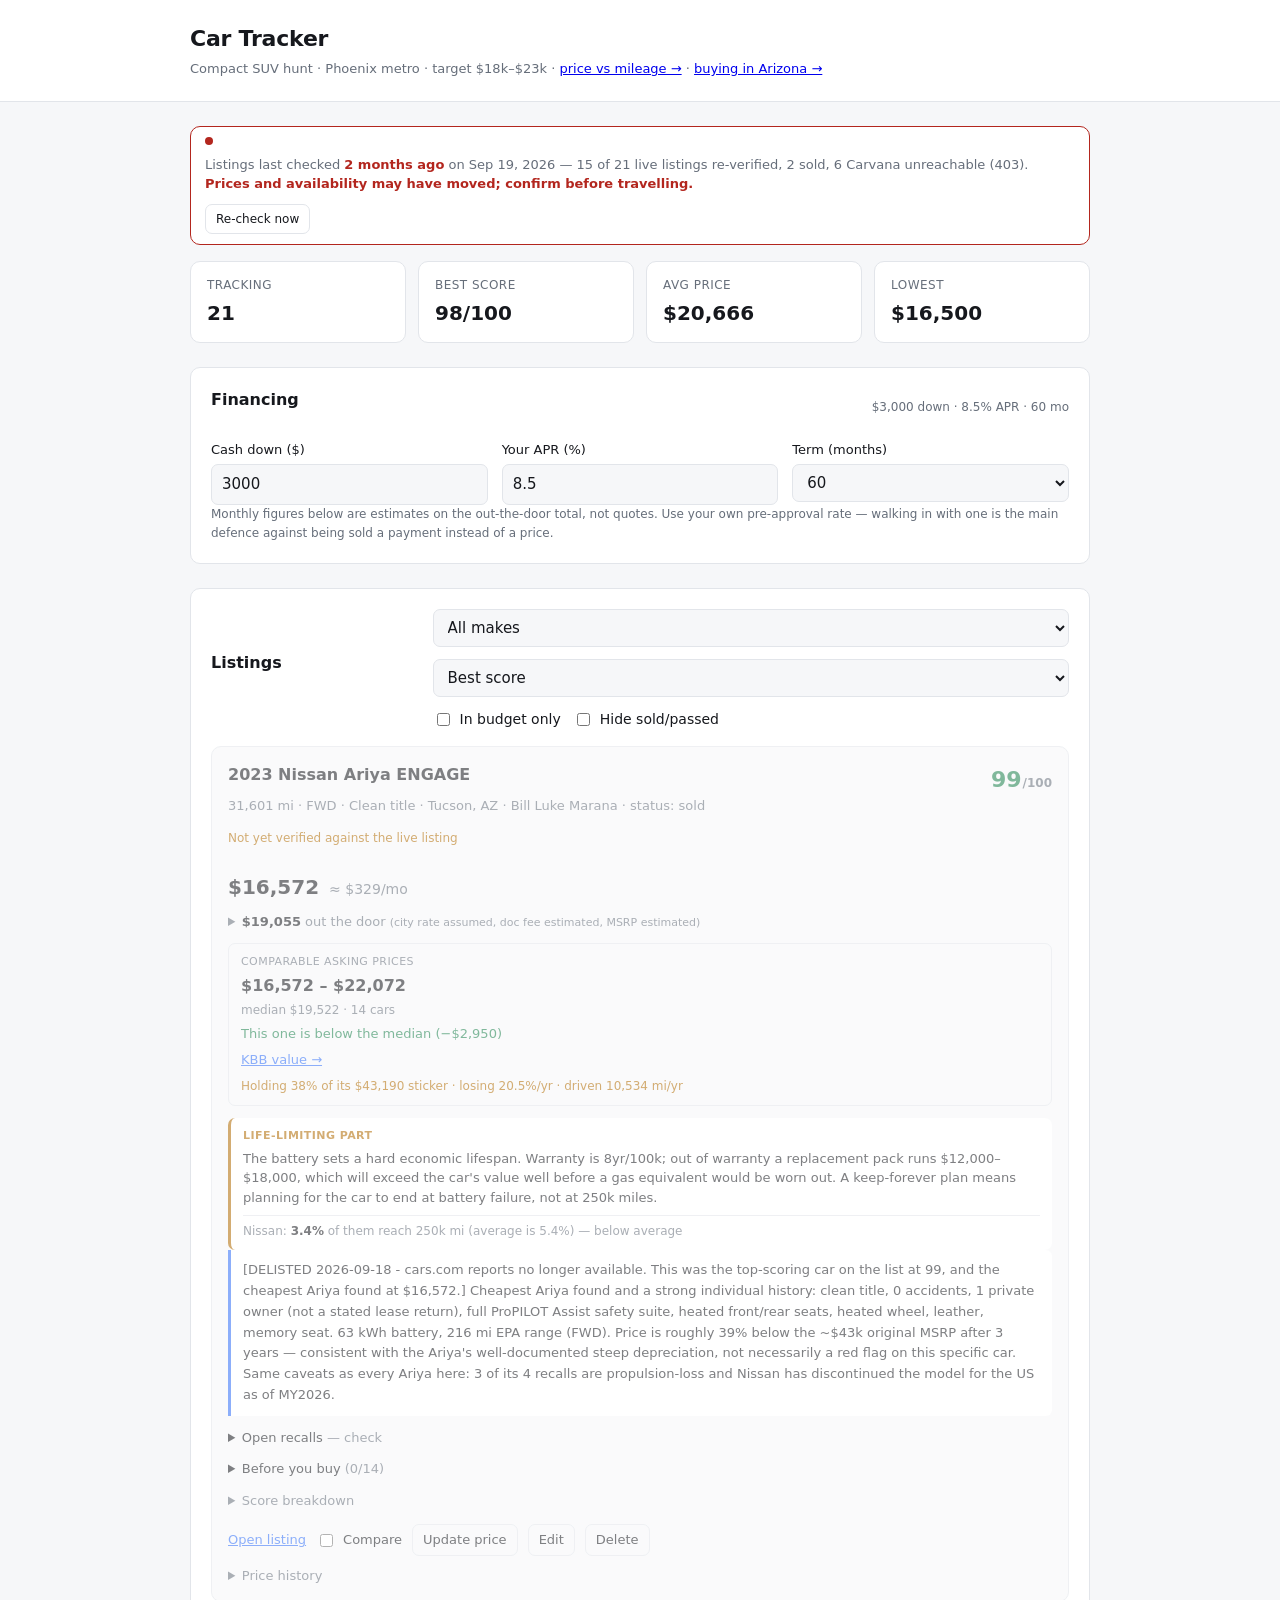
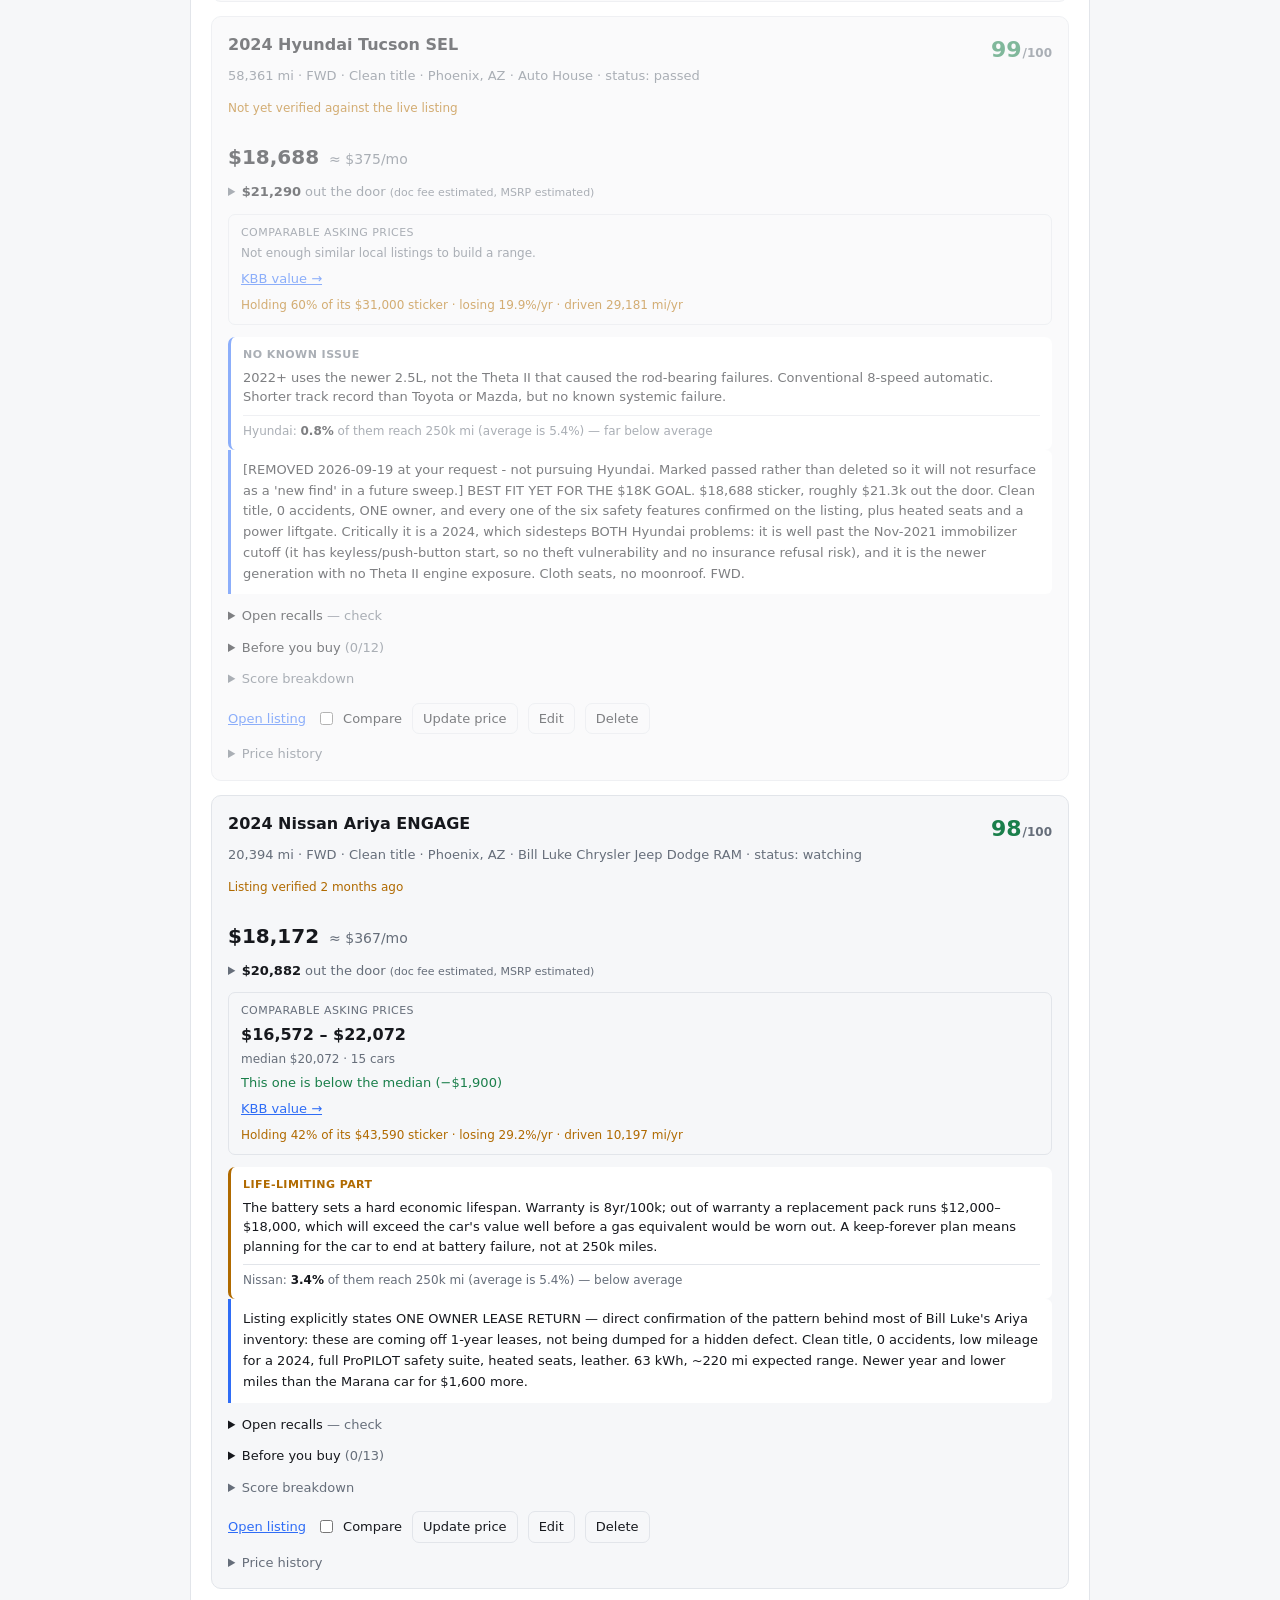
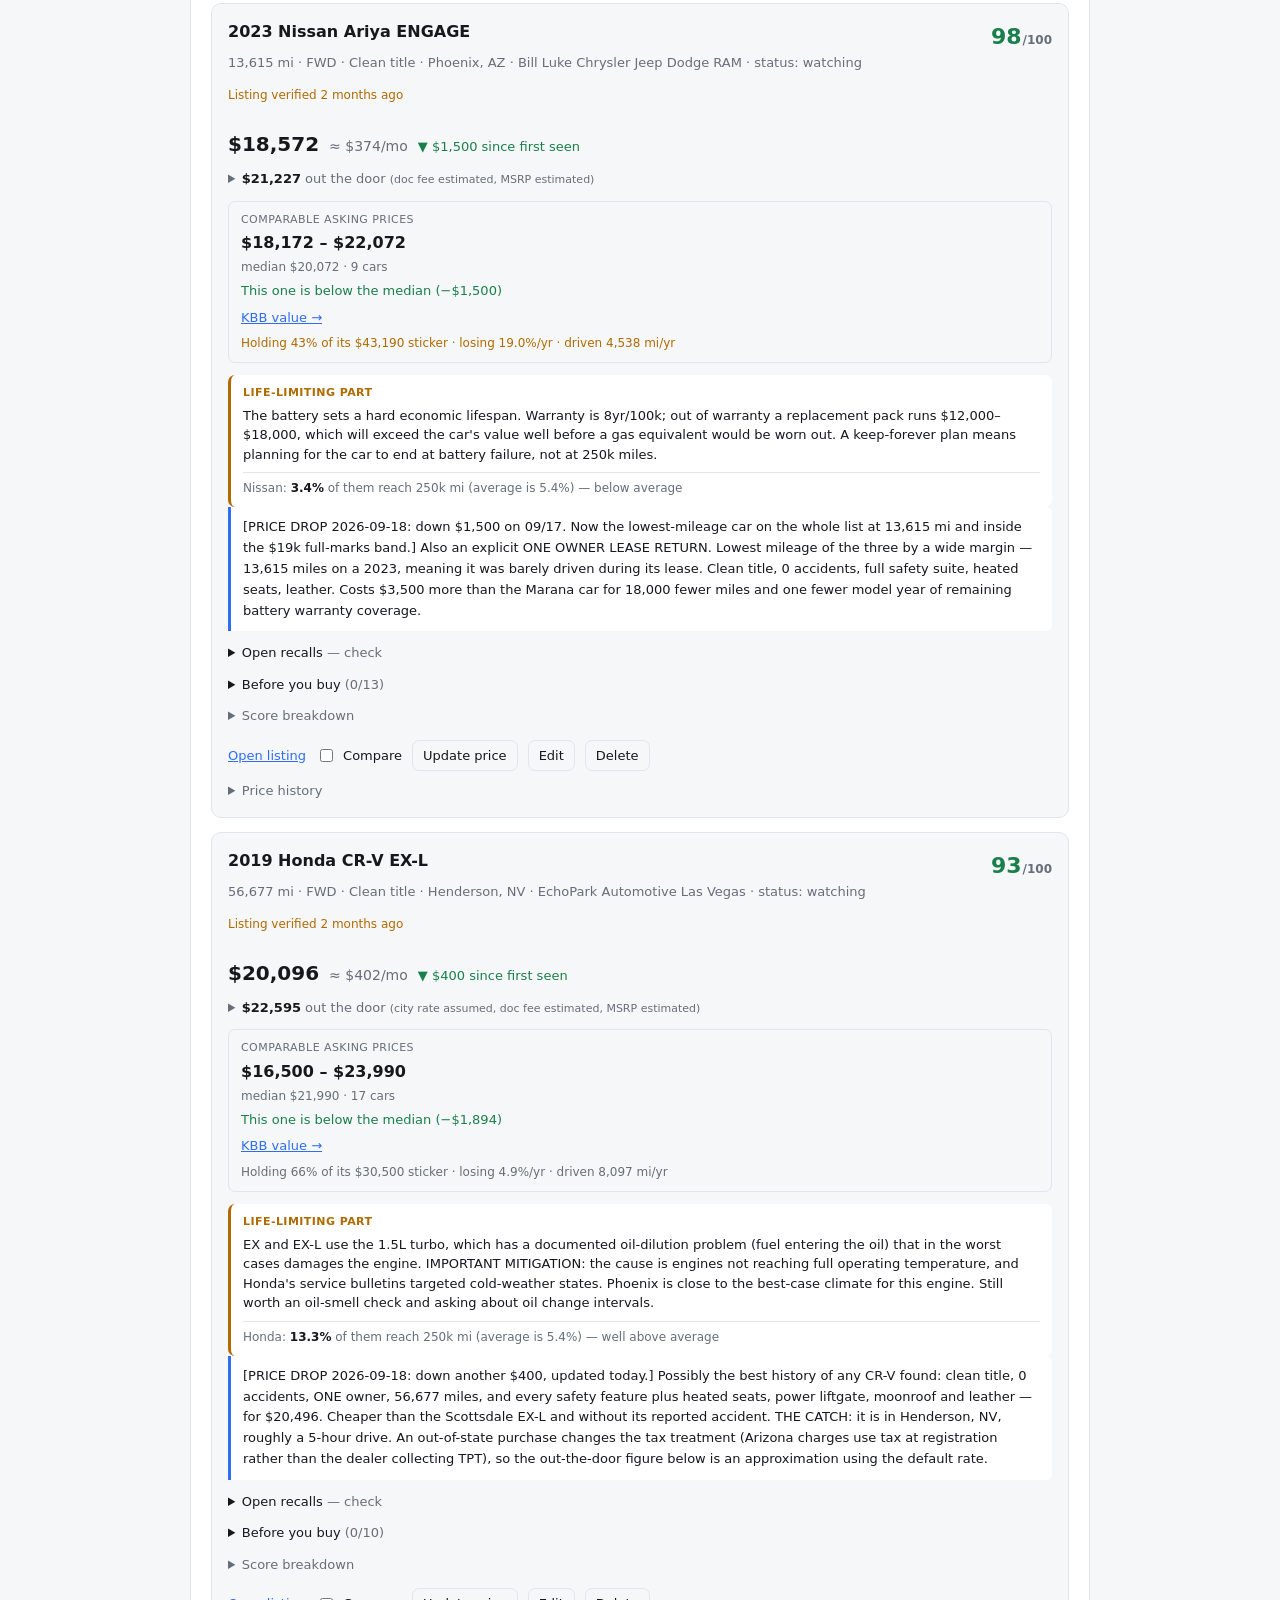
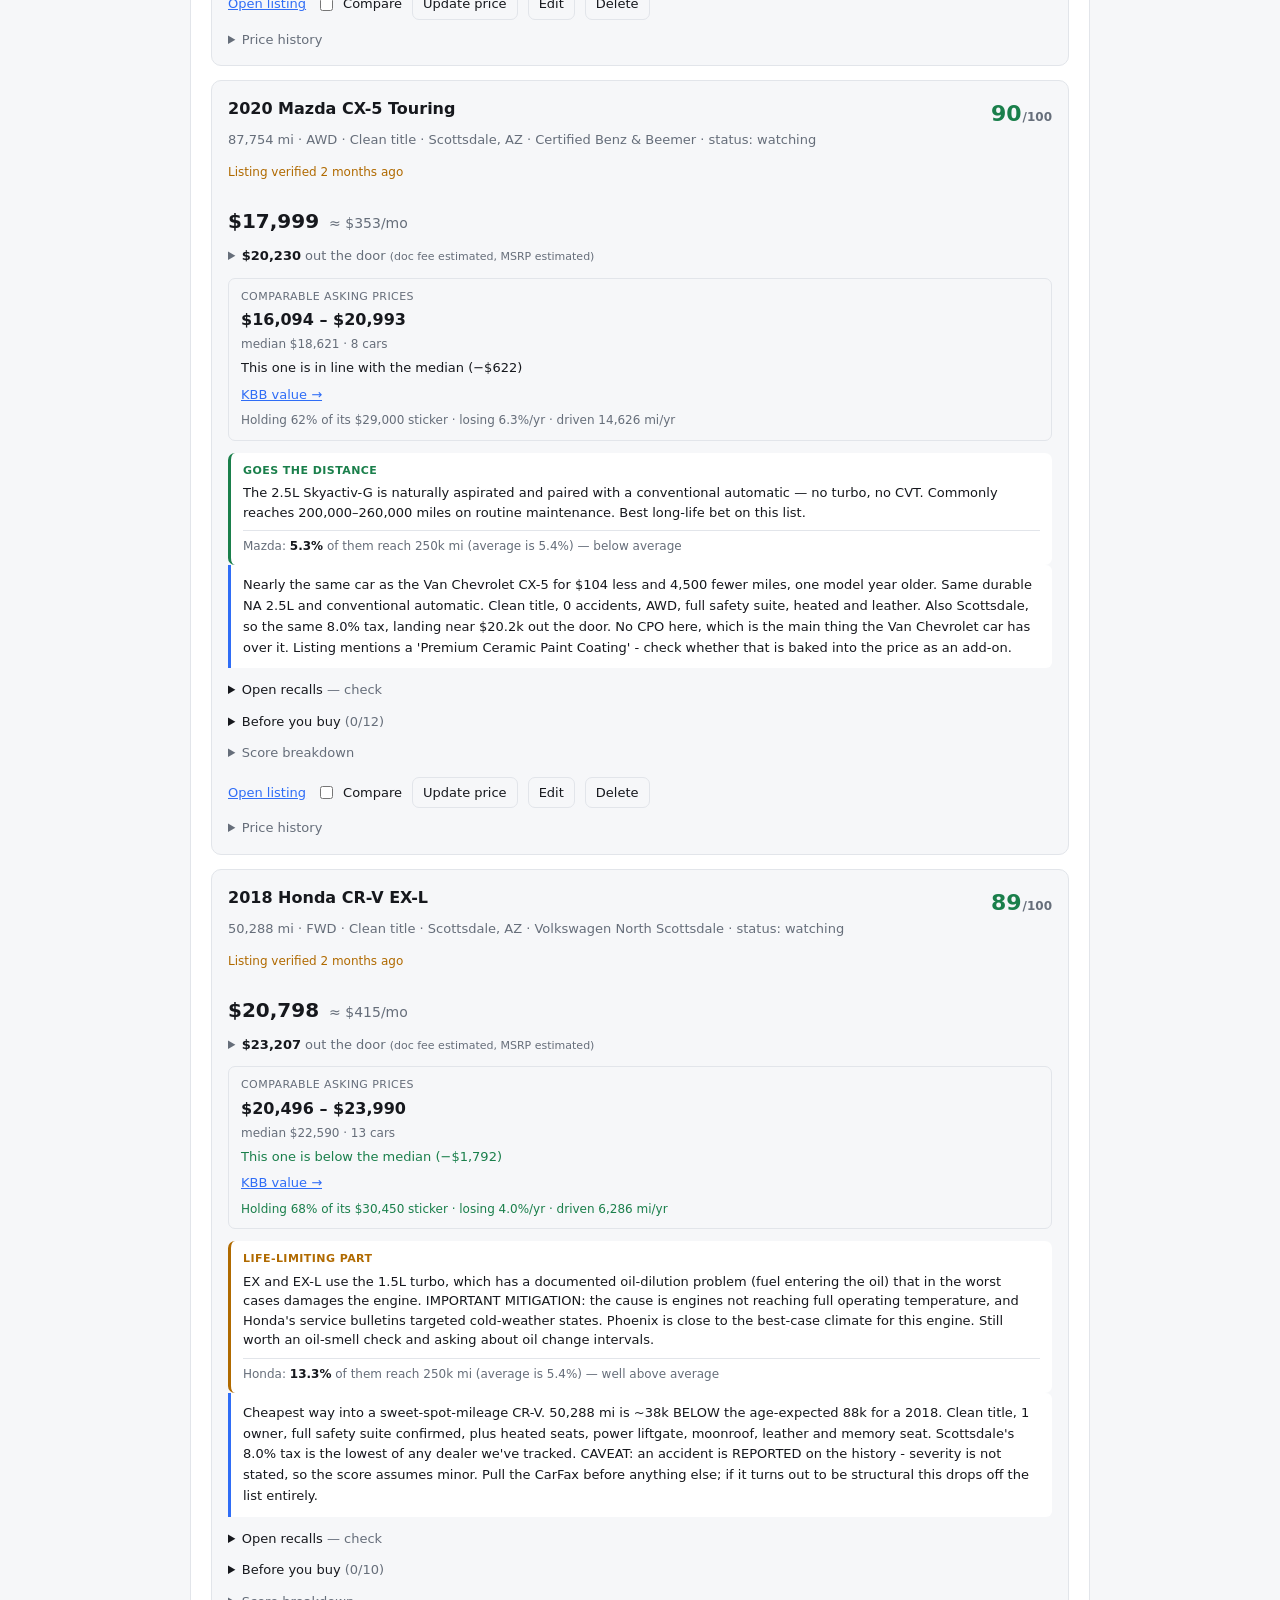
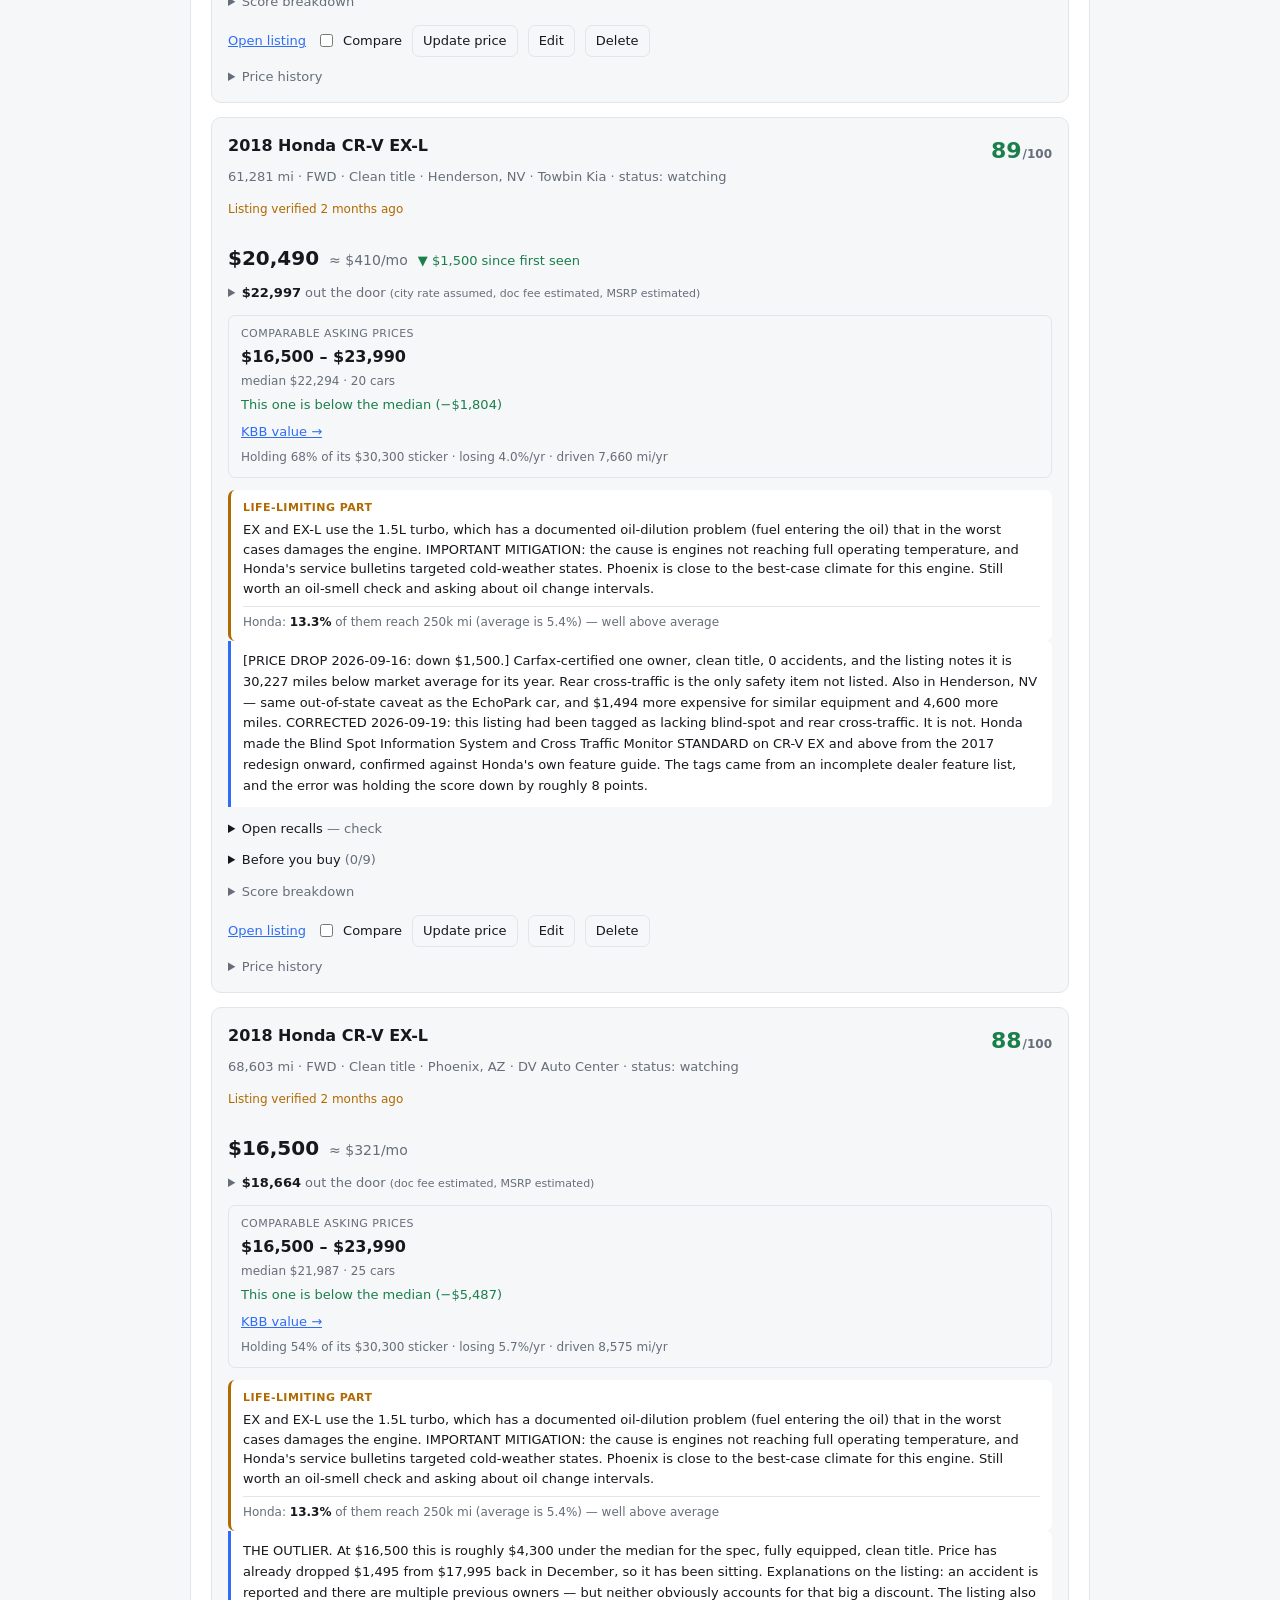
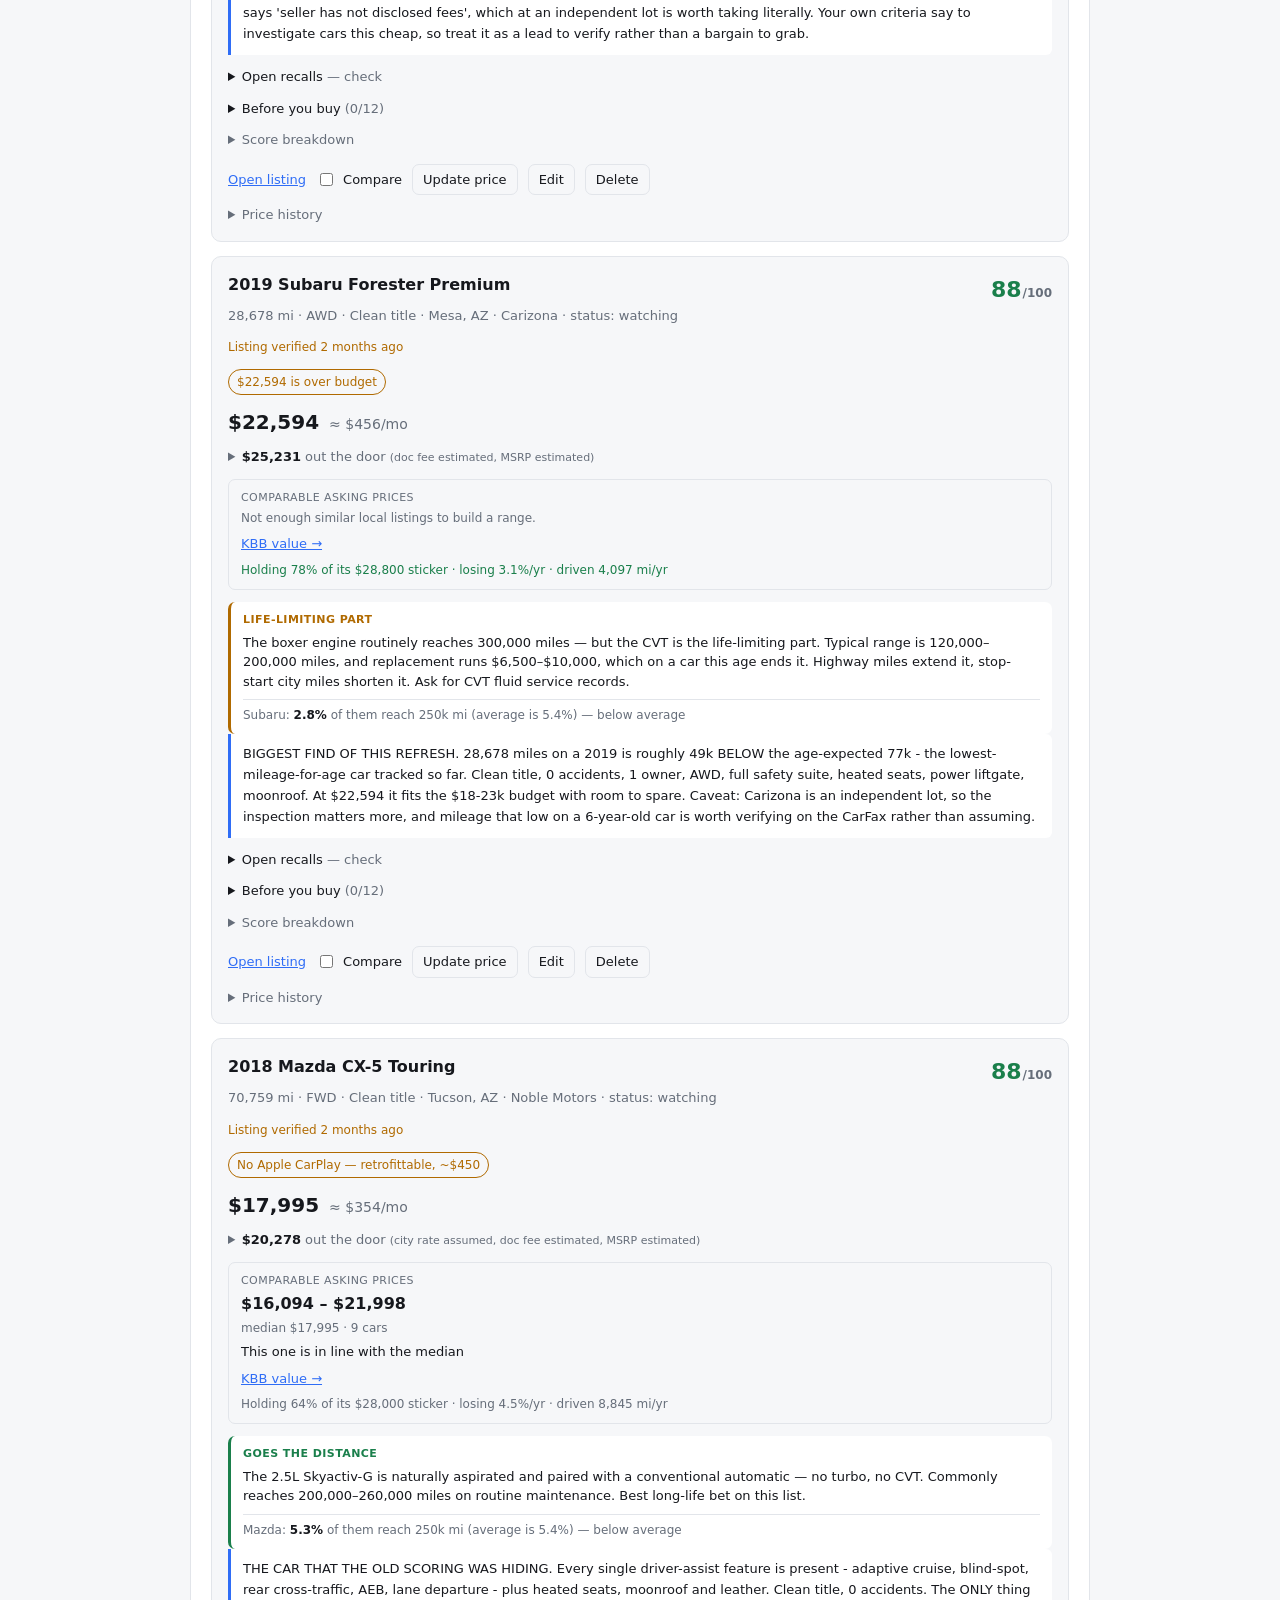
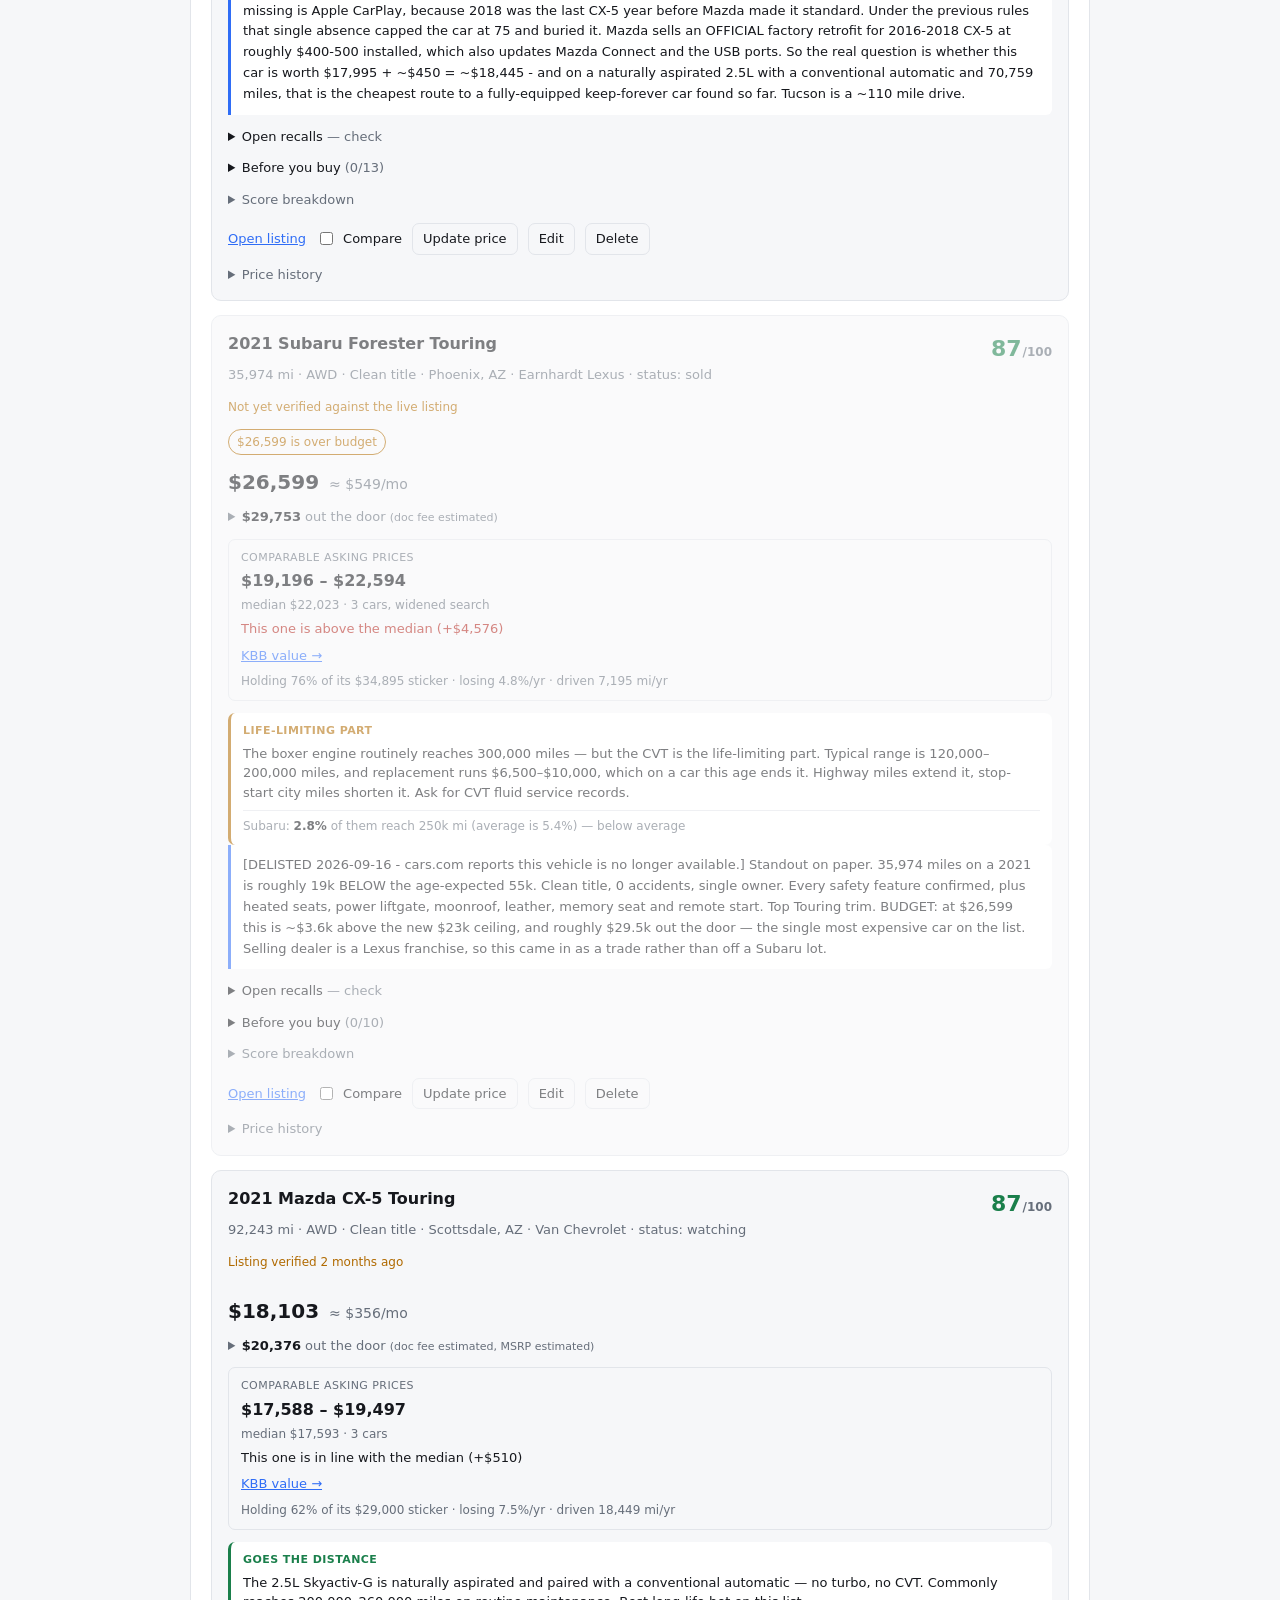
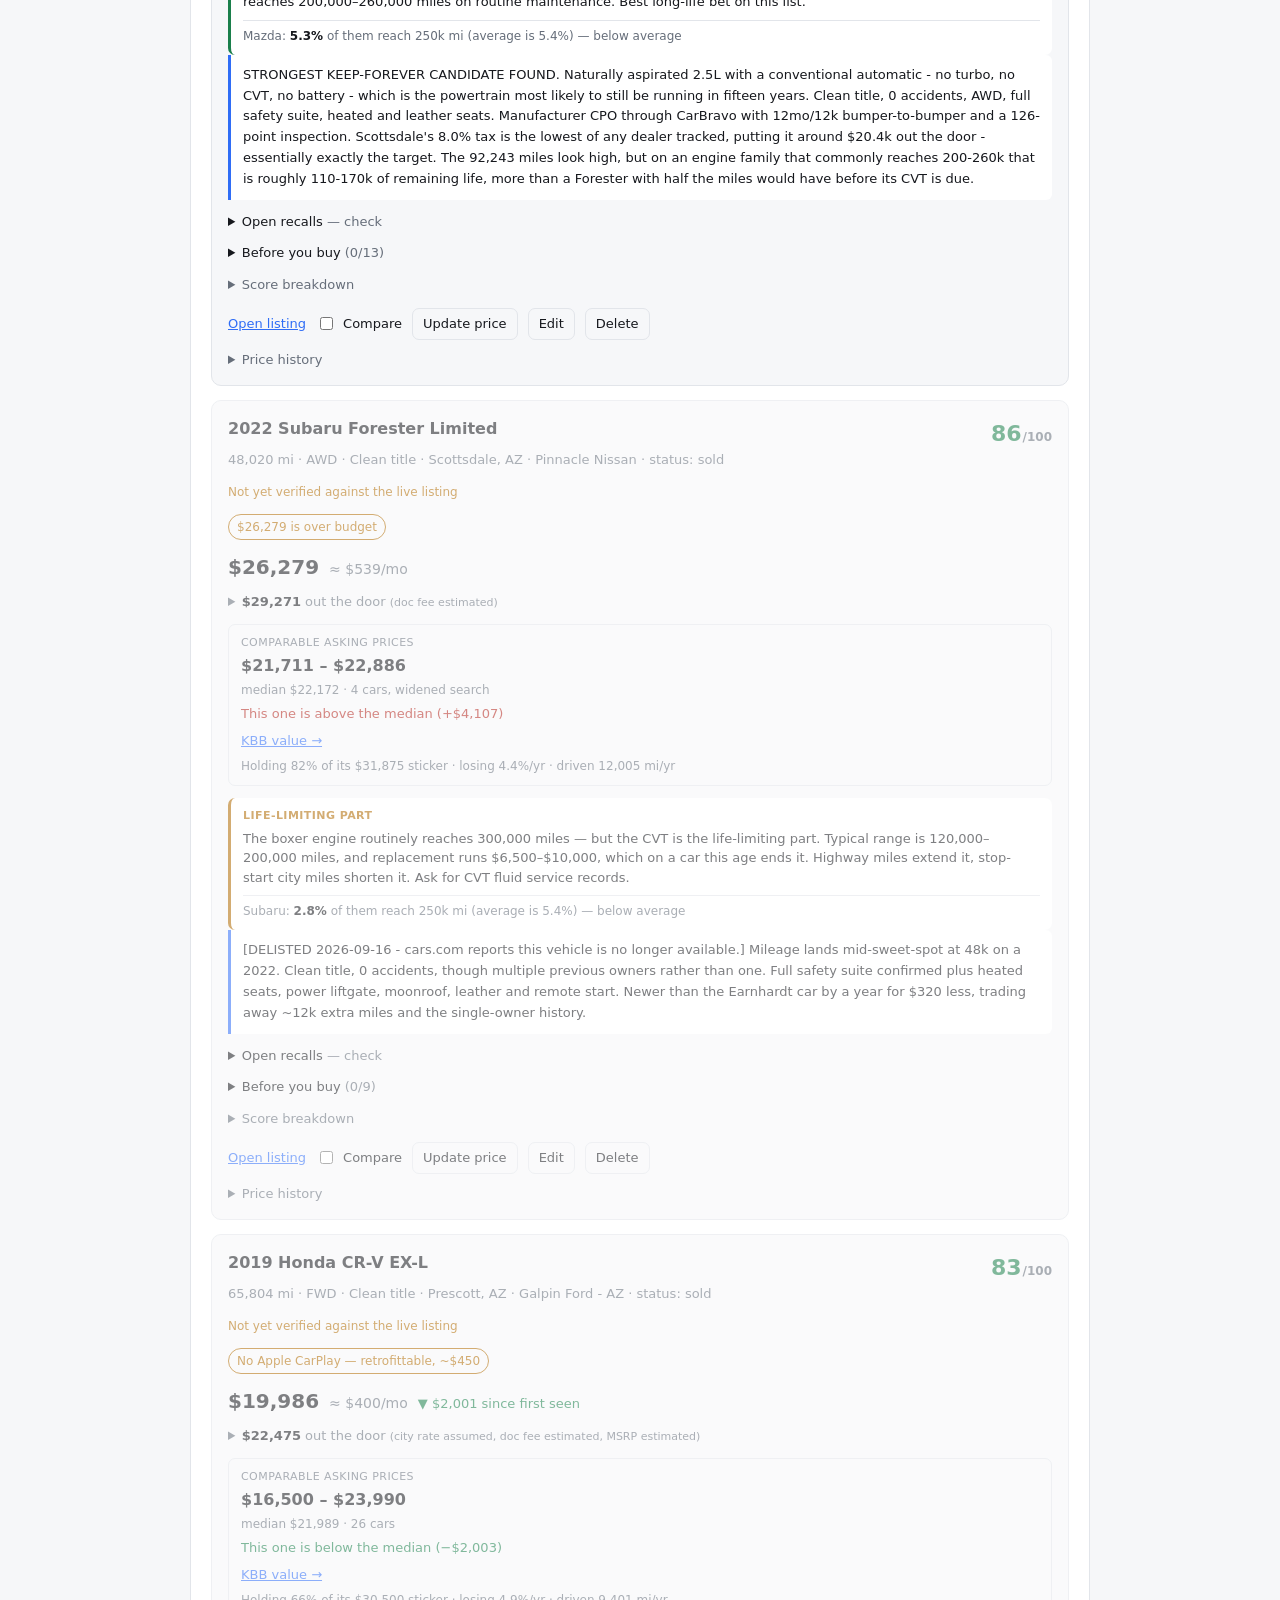
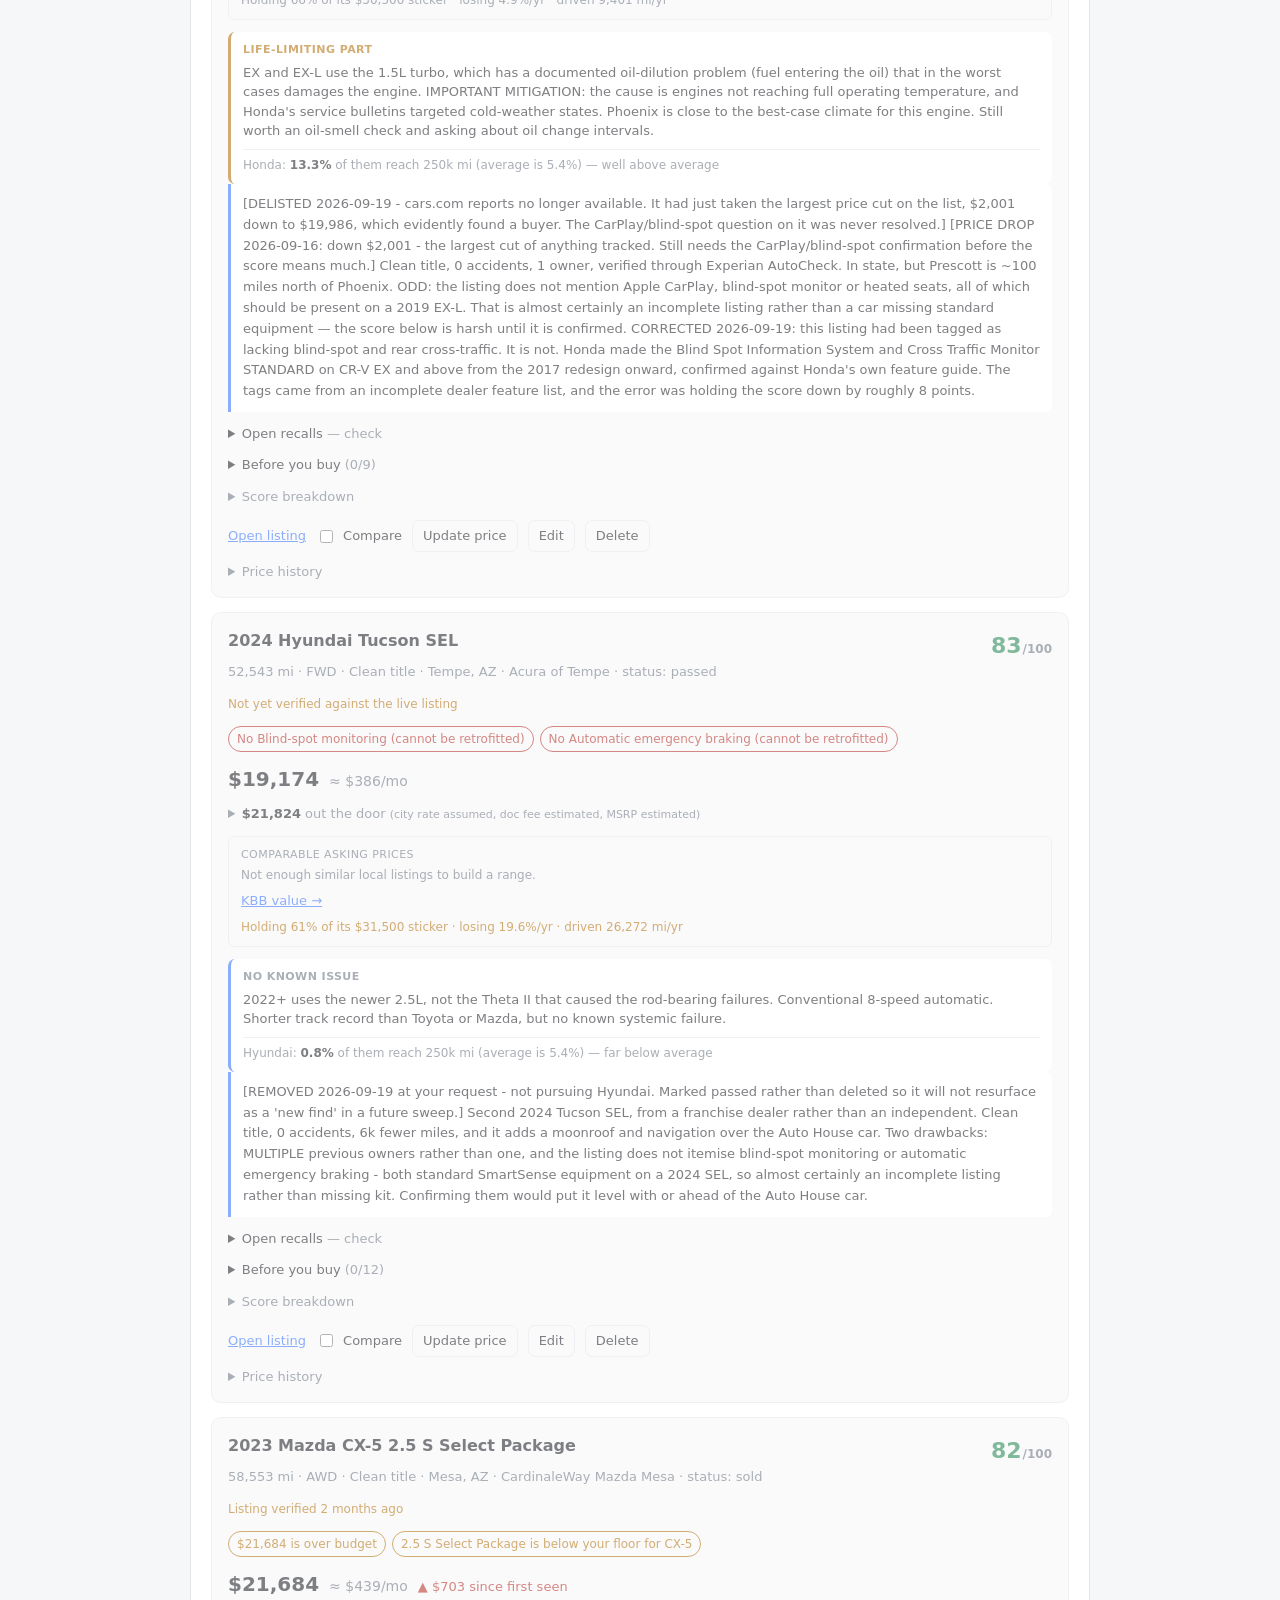
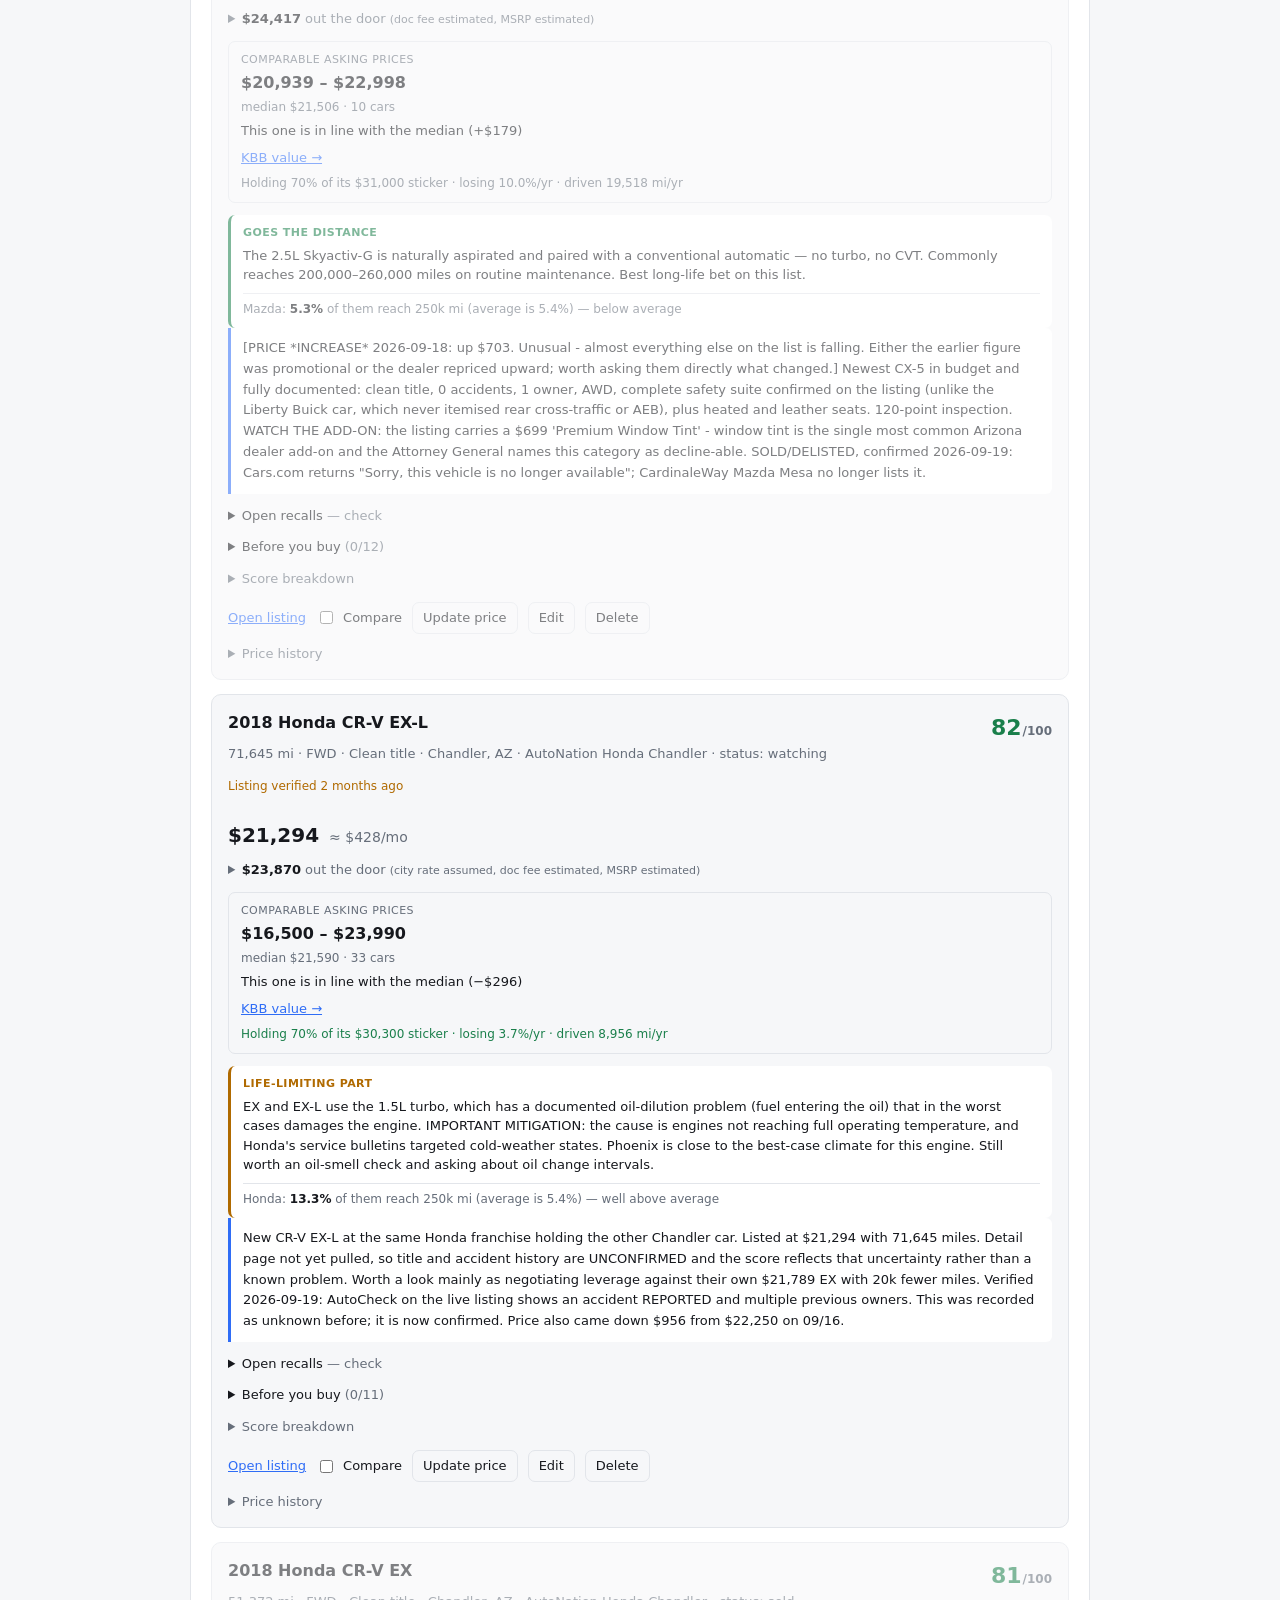
==== index.html @ 304617a3 "Add a data-freshness banner and run today's verification check The page could show a week-old snapsh" ====
<!doctype html>
<html lang="en">
<head>
<meta charset="utf-8">
<meta name="viewport" content="width=device-width, initial-scale=1">
<title>Car Tracker</title>
<link rel="stylesheet" href="assets/styles.css">
</head>
<body>

<header class="topbar">
  <div class="wrap">
    <h1>Car Tracker</h1>
    <p class="tagline">Compact SUV hunt &middot; Phoenix metro &middot; target $18k&ndash;$23k &middot;
      <a href="market.html">price vs mileage &rarr;</a> &middot;
      <a href="buying.html">buying in Arizona &rarr;</a></p>
  </div>
</header>

<main class="wrap">

  <div class="freshness" id="freshness" hidden>
    <span class="fdot" id="freshDot" aria-hidden="true"></span>
    <span class="ftext" id="freshText"></span>
    <button type="button" class="ghost fbtn" id="freshRefresh">Re-check now</button>
  </div>

  <section class="stats" id="stats"></section>

  <section class="panel finance">
    <div class="panel-head">
      <h2>Financing</h2>
      <span class="hint" id="financeNote"></span>
    </div>
    <div class="grid">
      <div class="field">
        <label for="fDown">Cash down ($)</label>
        <input type="number" id="fDown" min="0" step="500">
      </div>
      <div class="field">
        <label for="fApr">Your APR (%)</label>
        <input type="number" id="fApr" min="0" max="30" step="0.1">
      </div>
      <div class="field">
        <label for="fTerm">Term (months)</label>
        <select id="fTerm">
          <option value="36">36</option>
          <option value="48">48</option>
          <option value="60">60</option>
          <option value="72">72</option>
        </select>
      </div>
    </div>
    <p class="hint">
      Monthly figures below are estimates on the out-the-door total, not quotes. Use your own
      pre-approval rate &mdash; walking in with one is the main defence against being sold a
      payment instead of a price.
    </p>
  </section>

  <section class="panel compare-panel" id="comparePanel" hidden>
    <div class="panel-head">
      <h2>Compare</h2>
      <button type="button" class="ghost" id="clearCompare">Clear</button>
    </div>
    <div class="tablewrap"><table class="cmp" id="cmpTable"></table></div>
  </section>

  <section class="panel">
    <div class="panel-head">
      <h2>Listings</h2>
      <div class="controls">
        <label class="sr-only" for="filterMake">Make</label>
        <select id="filterMake">
          <option value="__all__">All makes</option>
        </select>
        <label class="sr-only" for="sort">Sort by</label>
        <select id="sort">
          <option value="score">Best score</option>
          <option value="otd">Cheapest out the door</option>
          <option value="payment">Lowest monthly</option>
          <option value="price-asc">Price: low to high</option>
          <option value="price-desc">Price: high to low</option>
          <option value="miles">Lowest mileage</option>
          <option value="year">Newest year</option>
          <option value="added">Recently added</option>
        </select>
        <label class="check"><input type="checkbox" id="budgetOnly"> In budget only</label>
        <label class="check"><input type="checkbox" id="hideDead"> Hide sold/passed</label>
      </div>
    </div>
    <div id="listings" class="listings"></div>
  </section>

  <section class="panel">
    <div class="panel-head">
      <h2 id="formTitle">Add a listing</h2>
      <button type="button" class="ghost" id="resetForm">Clear</button>
    </div>

    <form id="listingForm" autocomplete="off">
      <input type="hidden" id="editId">

      <div class="grid">
        <div class="field span2">
          <label for="url">Listing URL</label>
          <input type="url" id="url" placeholder="https://dealer.example.com/inventory/...">
          <p class="hint">Prefer the dealer's own vehicle-detail page, not a search results page.</p>
        </div>

        <div class="field span2">
          <label for="vin">VIN</label>
          <div class="row">
            <input type="text" id="vin" maxlength="17" placeholder="17 characters">
            <button type="button" id="decodeVin">Decode</button>
          </div>
          <p class="hint" id="vinStatus">Decodes free via NHTSA &mdash; fills year, make, model, trim.</p>
        </div>

        <div class="field"><label for="year">Year</label><input type="number" id="year" min="1990" max="2027" required></div>
        <div class="field"><label for="make">Make</label><input type="text" id="make" required></div>
        <div class="field"><label for="model">Model</label><input type="text" id="model" required></div>
        <div class="field"><label for="trim">Trim</label><input type="text" id="trim" placeholder="XLE, EX, Touring..."></div>

        <div class="field"><label for="price">Price ($)</label><input type="number" id="price" min="0" step="100" required></div>
        <div class="field"><label for="miles">Mileage</label><input type="number" id="miles" min="0" step="1000" required></div>

        <div class="field">
          <label for="title">Title</label>
          <select id="title">
            <option value="clean">Clean</option>
            <option value="unknown">Unknown / not stated</option>
            <option value="salvage">Salvage</option>
            <option value="rebuilt">Rebuilt / restored salvage</option>
            <option value="flood">Flood</option>
            <option value="other-branded">Other branded</option>
          </select>
        </div>

        <div class="field">
          <label for="accidents">Accident history</label>
          <select id="accidents">
            <option value="none">No accidents reported</option>
            <option value="unknown">Unknown</option>
            <option value="minor">Minor damage</option>
            <option value="major">Major / structural</option>
          </select>
        </div>

        <div class="field"><label for="drive">Drive</label>
          <select id="drive"><option value="fwd">FWD</option><option value="awd">AWD</option></select>
        </div>
        <div class="field"><label for="location">Location</label><input type="text" id="location" placeholder="Phoenix, AZ"></div>
        <div class="field span2"><label for="dealer">Dealer</label><input type="text" id="dealer"></div>
      </div>

      <fieldset>
        <legend>Safety &amp; driver assistance</legend>
        <div class="checks" id="safetyChecks"></div>
      </fieldset>

      <fieldset>
        <legend>Comfort &amp; convenience</legend>
        <div class="checks" id="comfortChecks"></div>
      </fieldset>

      <div class="field">
        <label for="status">Status</label>
        <select id="status">
          <option value="watching">Watching</option>
          <option value="contacted">Contacted dealer</option>
          <option value="seen">Went to see it</option>
          <option value="passed">Passed</option>
          <option value="sold">Sold / gone</option>
        </select>
      </div>

      <div class="field span2"><label for="notes">Notes</label><textarea id="notes" rows="3"></textarea></div>

      <div class="actions">
        <button type="submit" class="primary" id="submitBtn">Add listing</button>
      </div>
    </form>
  </section>

  <section class="panel">
    <div class="panel-head"><h2>Data</h2></div>
    <p class="hint">
      The tracked listings sync automatically from <code>data/listings.json</code> each visit.
      Anything you add here stays in this browser until you export it and commit the file.
      A status you set yourself &mdash; passed, sold &mdash; survives syncing.
    </p>
    <div class="actions">
      <button type="button" id="exportBtn">Export JSON</button>
      <button type="button" id="loadRepoBtn">Sync now</button>
      <label class="filebtn">Import JSON<input type="file" id="importFile" accept="application/json" hidden></label>
    </div>
    <p class="hint" id="dataStatus"></p>
  </section>

</main>

<template id="cardTpl">
  <article class="card">
    <div class="card-main">
      <div class="card-head">
        <h3 class="card-title"></h3>
        <div class="score" title="Score against your criteria"><span class="score-num"></span><span class="score-max">/100</span></div>
      </div>
      <p class="card-sub"></p>
      <p class="card-verified"></p>
      <ul class="flags"></ul>
      <div class="pricebox">
        <span class="price"></span>
        <span class="monthly"></span>
        <span class="pricedelta"></span>
      </div>
      <details class="otd">
        <summary><span class="otd-total"></span> out the door <span class="otd-note"></span></summary>
        <table class="otd-table"></table>
      </details>
      <div class="valuebox"></div>
      <div class="longevity"></div>
      <p class="notes"></p>
      <details class="recalls">
        <summary>Open recalls <span class="recall-count">— check</span></summary>
        <div class="recall-body"></div>
      </details>
      <details class="checks">
        <summary>Before you buy <span class="checkcount"></span></summary>
        <ul class="checklist"></ul>
      </details>
      <details class="breakdown-wrap">
        <summary>Score breakdown</summary>
        <div class="breakdown"></div>
      </details>
      <div class="card-actions">
        <a class="link" target="_blank" rel="noopener noreferrer">Open listing</a>
        <label class="check cmp-toggle"><input type="checkbox" class="act-cmp"> Compare</label>
        <button type="button" class="ghost act-price">Update price</button>
        <button type="button" class="ghost act-edit">Edit</button>
        <button type="button" class="ghost danger act-del">Delete</button>
      </div>
      <details class="history"><summary>Price history</summary><ol></ol></details>
    </div>
  </article>
</template>

<script src="assets/criteria.js"></script>
<script src="assets/app.js"></script>
</body>
</html>
---- assets/styles.css ----
:root {
  color-scheme: light dark;
  --bg: #f6f7f9;
  --panel: #ffffff;
  --ink: #16181d;
  --muted: #666e7a;
  --line: #e2e5ea;
  --accent: #2f6df6;
  --good: #1a7f4b;
  --ok: #b06a00;
  --poor: #b3261e;
  --radius: 10px;
}

@media (prefers-color-scheme: dark) {
  :root {
    --bg: #12141a;
    --panel: #191c23;
    --ink: #e8eaee;
    --muted: #98a0ac;
    --line: #2a2f39;
    --accent: #6b9bff;
    --good: #4bd08b;
    --ok: #e2a33d;
    --poor: #ff7a70;
  }
}

* { box-sizing: border-box; }

body {
  margin: 0;
  background: var(--bg);
  color: var(--ink);
  font: 15px/1.5 system-ui, -apple-system, "Segoe UI", Roboto, sans-serif;
}

.wrap { max-width: 940px; margin: 0 auto; padding: 0 20px; }

.topbar {
  background: var(--panel);
  border-bottom: 1px solid var(--line);
  padding: 22px 0;
  margin-bottom: 24px;
}
.topbar h1 { margin: 0; font-size: 22px; letter-spacing: -0.01em; }
.tagline { margin: 4px 0 0; color: var(--muted); font-size: 13px; }

.panel {
  background: var(--panel);
  border: 1px solid var(--line);
  border-radius: var(--radius);
  padding: 20px;
  margin-bottom: 24px;
}
.panel-head {
  display: flex; align-items: center; justify-content: space-between;
  gap: 12px; margin-bottom: 16px; flex-wrap: wrap;
}
.panel-head h2 { margin: 0; font-size: 16px; }
.controls { display: flex; gap: 12px; align-items: center; flex-wrap: wrap; }

/* stats */
.stats { display: grid; grid-template-columns: repeat(auto-fit, minmax(140px, 1fr)); gap: 12px; margin-bottom: 24px; }
.stat {
  background: var(--panel); border: 1px solid var(--line); border-radius: var(--radius);
  padding: 14px 16px; display: flex; flex-direction: column; gap: 4px;
}
.stat .k { font-size: 12px; color: var(--muted); text-transform: uppercase; letter-spacing: .04em; }
.stat .v { font-size: 20px; font-weight: 600; }

/* form */
.grid { display: grid; grid-template-columns: repeat(auto-fit, minmax(180px, 1fr)); gap: 14px; }
.field { display: flex; flex-direction: column; gap: 5px; }
.field.span2 { grid-column: 1 / -1; }
label { font-size: 13px; font-weight: 500; }
input, select, textarea {
  font: inherit; color: var(--ink); background: var(--bg);
  border: 1px solid var(--line); border-radius: 7px; padding: 8px 10px; width: 100%;
}
input:focus, select:focus, textarea:focus { outline: 2px solid var(--accent); outline-offset: -1px; }
textarea { resize: vertical; }
.row { display: flex; gap: 8px; }
.row input { flex: 1; }
.hint { margin: 2px 0 0; font-size: 12px; color: var(--muted); }

fieldset { border: 1px solid var(--line); border-radius: var(--radius); margin: 18px 0 0; padding: 14px 16px; }
legend { font-size: 13px; font-weight: 600; padding: 0 6px; }
.checks { display: grid; grid-template-columns: repeat(auto-fit, minmax(210px, 1fr)); gap: 8px; }
.check { display: flex; align-items: center; gap: 7px; font-weight: 400; font-size: 14px; }
.check input { width: auto; }

.actions { display: flex; gap: 10px; margin-top: 18px; flex-wrap: wrap; align-items: center; }

button, .filebtn {
  font: inherit; cursor: pointer; border-radius: 7px; padding: 8px 14px;
  border: 1px solid var(--line); background: var(--bg); color: var(--ink);
}
button:hover, .filebtn:hover { border-color: var(--accent); }
button.primary { background: var(--accent); border-color: var(--accent); color: #fff; font-weight: 500; }
button.ghost { background: none; font-size: 13px; padding: 5px 10px; }
button.danger:hover { border-color: var(--poor); color: var(--poor); }

/* listings */
.listings { display: flex; flex-direction: column; gap: 14px; }
.empty { color: var(--muted); margin: 0; }

.card { border: 1px solid var(--line); border-radius: var(--radius); padding: 16px; background: var(--bg); }
.card.dead { opacity: .55; }
.card-head { display: flex; justify-content: space-between; align-items: flex-start; gap: 12px; }
.card-title { margin: 0; font-size: 16px; }
.card-sub { margin: 4px 0 0; font-size: 13px; color: var(--muted); }

.score { display: flex; align-items: baseline; font-weight: 700; white-space: nowrap; }
.score-num { font-size: 22px; }
.score-max { font-size: 12px; color: var(--muted); margin-left: 1px; }
.score.good .score-num { color: var(--good); }
.score.ok .score-num { color: var(--ok); }
.score.poor .score-num { color: var(--poor); }

.flags { list-style: none; padding: 0; margin: 10px 0 0; display: flex; flex-wrap: wrap; gap: 6px; }
.flag { font-size: 12px; padding: 3px 8px; border-radius: 20px; border: 1px solid; }
.flag.bad { color: var(--poor); border-color: var(--poor); }
.flag.warn { color: var(--ok); border-color: var(--ok); }

.pricebox { margin-top: 12px; display: flex; align-items: baseline; gap: 10px; flex-wrap: wrap; }
.price { font-size: 20px; font-weight: 600; }
.pricedelta { font-size: 13px; }
.pricedelta.down { color: var(--good); }
.pricedelta.up { color: var(--poor); }

.breakdown { margin-top: 12px; display: flex; flex-direction: column; gap: 5px; }
.bar { display: grid; grid-template-columns: 140px 1fr 52px; gap: 10px; align-items: center; font-size: 12px; }
.bl { color: var(--muted); }
.bt { background: var(--line); border-radius: 20px; height: 6px; overflow: hidden; }
.bt i { display: block; height: 100%; background: var(--accent); border-radius: 20px; }
.bv { color: var(--muted); text-align: right; }

.card-actions { margin-top: 14px; display: flex; gap: 10px; align-items: center; flex-wrap: wrap; }
.link { color: var(--accent); font-size: 13px; }

.history { margin-top: 10px; font-size: 13px; }
.history summary { cursor: pointer; color: var(--muted); }
.history ol { margin: 8px 0 0; padding-left: 20px; color: var(--muted); }

/* out-the-door cost breakdown */
.otd { margin-top: 10px; font-size: 13px; }
.otd summary { cursor: pointer; color: var(--muted); }
.otd-total { font-weight: 600; color: var(--ink); }
.otd-note { font-size: 11px; color: var(--muted); }
.otd-table { width: 100%; max-width: 340px; margin-top: 8px; border-collapse: collapse; font-size: 13px; }
.otd-table td { padding: 3px 0; color: var(--muted); }
.otd-table td.num { text-align: right; color: var(--ink); font-variant-numeric: tabular-nums; }
.otd-table tr:last-child td { border-top: 1px solid var(--line); padding-top: 6px; }

/* market chart */
.chartwrap { overflow-x: auto; }
.chart { width: 100%; min-width: 520px; height: auto; display: block; }
.chart .grid { stroke: var(--line); stroke-width: 1; }
.chart .axis { fill: var(--muted); font-size: 11px; font-family: inherit; }
.chart .axis-title { fill: var(--muted); font-size: 12px; font-family: inherit; }
.chart .fitline { stroke: var(--accent); stroke-width: 2; stroke-dasharray: 6 4; }
.chart .dot { fill: var(--accent); opacity: .55; }
/* online-only sellers (Carvana) — no test drive before buying, so distinguish them */
.chart .dot.online { fill: var(--ok); opacity: .6; }
.chart .dot.mine { fill: var(--good); opacity: 1; stroke: var(--panel); stroke-width: 2; }
.chart .budget { fill: var(--good); opacity: .10; }
.chart .badge { fill: var(--good); font-size: 11px; font-family: inherit; }

.sample { font-size: 12px; padding: 3px 9px; border-radius: 20px; border: 1px solid; }
.sample.ok   { color: var(--good); border-color: var(--good); }
.sample.thin { color: var(--ok);   border-color: var(--ok); }
.sample.poor { color: var(--poor); border-color: var(--poor); }

.readout { margin-top: 14px; }
.statrow { display: grid; grid-template-columns: repeat(auto-fit, minmax(150px, 1fr)); gap: 12px; }
.statrow > div { display: flex; flex-direction: column; gap: 3px; }
.statrow .k { font-size: 11px; color: var(--muted); text-transform: uppercase; letter-spacing: .04em; }
.statrow .v { font-size: 17px; font-weight: 600; }
.warn-note { margin: 10px 0 0; font-size: 13px; color: var(--ok); }

.verdict { margin: 4px 0 0; font-size: 14px; }
.verdict.good { color: var(--good); }
.verdict.bad  { color: var(--poor); }

/* monthly payment */
.monthly { font-size: 14px; color: var(--muted); }

/* research notes — the reasoning behind the score */
.notes {
  margin: 12px 0 0; padding: 10px 12px; font-size: 13px; line-height: 1.5;
  color: var(--ink); background: var(--panel); border-left: 3px solid var(--accent);
  border-radius: 0 6px 6px 0;
}

/* pre-purchase checklist */
.checks { margin-top: 12px; font-size: 13px; }
.checks summary { cursor: pointer; font-weight: 500; }
.checkcount { color: var(--muted); font-weight: 400; }
.checklist { list-style: none; padding: 0; margin: 10px 0 0; display: flex; flex-direction: column; gap: 7px; }
.checklist li { line-height: 1.45; }
.checklist label { display: flex; gap: 8px; align-items: flex-start; font-weight: 400; cursor: pointer; }
.checklist input { margin-top: 3px; width: auto; flex-shrink: 0; }
.checklist input:checked + span { text-decoration: line-through; color: var(--muted); }
/* car-specific items matter more than the boilerplate ones */
.checklist li.specific > label > span { color: var(--ink); }
.checklist li:not(.specific) > label > span { color: var(--muted); }

.breakdown-wrap { margin-top: 12px; font-size: 13px; }
.breakdown-wrap summary { cursor: pointer; color: var(--muted); }
.breakdown-wrap .breakdown { margin-top: 10px; }

.cmp-toggle { font-size: 13px; }

/* compare table */
.tablewrap { overflow-x: auto; }
.cmp { border-collapse: collapse; width: 100%; min-width: 480px; font-size: 13px; }
.cmp th, .cmp td { padding: 7px 10px; text-align: left; border-bottom: 1px solid var(--line); }
.cmp th { font-size: 13px; vertical-align: bottom; }
.cmp th .sub { font-weight: 400; color: var(--muted); font-size: 12px; }
.cmp td.lbl { color: var(--muted); white-space: nowrap; }
.cmp td.best { color: var(--good); font-weight: 600; }

/* comparable value box */
.valuebox {
  margin-top: 12px; padding: 10px 12px; border: 1px solid var(--line);
  border-radius: 7px; display: flex; flex-direction: column; gap: 3px; font-size: 13px;
}
.vb-label { font-size: 11px; text-transform: uppercase; letter-spacing: .04em; color: var(--muted); }
.vb-range { font-size: 16px; font-weight: 600; }
.vb-mid { color: var(--muted); font-size: 12px; }
.vb-verdict { margin-top: 2px; }
.vb-verdict.good { color: var(--good); }
.vb-verdict.bad { color: var(--poor); }
.vb-dep { margin-top: 5px; font-size: 12px; color: var(--muted); line-height: 1.45; }
.vb-dep.good { color: var(--good); }
.vb-dep.bad { color: var(--ok); }
.vb-kbb { margin-top: 4px; }
.vb-kbb a { color: var(--accent); }

/* powertrain longevity */
.longevity {
  margin-top: 12px; padding: 10px 12px; border-radius: 7px; font-size: 13px;
  line-height: 1.5; display: flex; flex-direction: column; gap: 4px;
  border-left: 3px solid var(--line); background: var(--panel);
}
.longevity.strong  { border-left-color: var(--good); }
.longevity.ok      { border-left-color: var(--accent); }
.longevity.caution { border-left-color: var(--ok); }
.lng-label {
  font-size: 11px; text-transform: uppercase; letter-spacing: .04em; font-weight: 600;
  color: var(--muted);
}
.longevity.strong  .lng-label { color: var(--good); }
.longevity.caution .lng-label { color: var(--ok); }
.lng-brand {
  margin-top: 4px; padding-top: 6px; border-top: 1px solid var(--line);
  font-size: 12px; color: var(--muted);
}
.lng-brand strong { color: var(--ink); }

/* recalls */
.recalls { margin-top: 12px; font-size: 13px; }
.recalls summary { cursor: pointer; font-weight: 500; }
.recall-count { font-weight: 400; color: var(--muted); }
.recall-count.ok { color: var(--good); }
.recall-count.warn { color: var(--ok); }
.recall-count.bad { color: var(--poor); }
.recall-list { list-style: none; padding: 0; margin: 10px 0 0; display: flex; flex-direction: column; gap: 10px; }
.recall-list li { border-left: 2px solid var(--line); padding-left: 10px; }
.rc-head { display: flex; gap: 8px; align-items: baseline; flex-wrap: wrap; }
.rc-id { color: var(--muted); font-size: 11px; }
.rc-flag { font-size: 10px; padding: 2px 6px; border-radius: 20px; border: 1px solid; letter-spacing: .03em; }
.rc-flag.bad { color: var(--poor); border-color: var(--poor); }
.rc-consequence { color: var(--muted); margin-top: 3px; line-height: 1.45; }

.vinlookup {
  margin: 8px 0 12px; padding: 10px 12px; border: 1px solid var(--accent);
  border-radius: 7px; display: flex; flex-direction: column; gap: 7px;
}
.vinlookup.none { border-color: var(--line); }
.vl-row { display: flex; gap: 10px; align-items: center; flex-wrap: wrap; }
.vl-vin { font-family: ui-monospace, SFMono-Regular, Menlo, monospace; font-size: 13px; letter-spacing: .02em; }
.vl-links { display: flex; gap: 14px; flex-wrap: wrap; font-size: 13px; }
.vl-links a { color: var(--accent); }
.vinlookup .hint { margin: 0; }

/* buying guide */
.panel.alert { border-left: 3px solid var(--ok); }
.panel h2 { margin: 0 0 12px; font-size: 16px; }
.panel p { line-height: 1.6; margin: 0 0 12px; }
.panel p:last-child { margin-bottom: 0; }
ul.guide { margin: 0; padding-left: 20px; display: flex; flex-direction: column; gap: 11px; line-height: 1.6; }
ul.guide strong { color: var(--ink); }

.sr-only { position: absolute; width: 1px; height: 1px; overflow: hidden; clip: rect(0 0 0 0); }

@media (max-width: 560px) {
  .bar { grid-template-columns: 110px 1fr 46px; }
}

/* Data freshness banner. A car listing goes stale fast - sold, delisted, repriced -
   so the page says out loud how old its own data is rather than looking authoritative
   about a week-old snapshot. */
.freshness {
  display: flex; align-items: center; gap: 10px; flex-wrap: wrap;
  border: 1px solid var(--line); border-radius: var(--radius);
  background: var(--panel); padding: 10px 14px; margin-bottom: 16px;
  font-size: 13px; color: var(--muted);
}
.freshness .fdot {
  width: 8px; height: 8px; border-radius: 50%; flex: none;
  background: var(--muted);
}
.freshness.fresh .fdot { background: var(--good); }
.freshness.aging .fdot { background: var(--ok); }
.freshness.stale .fdot { background: var(--poor); }
.freshness.stale  { border-color: var(--poor); }
.freshness.aging  { border-color: var(--ok); }
.freshness .ftext { flex: 1 1 auto; min-width: 0; }
.freshness .ftext b { color: var(--ink); font-weight: 600; }
.freshness.stale .ftext b { color: var(--poor); }
.freshness .fbtn { flex: none; font-size: 12px; padding: 5px 10px; }
.card-verified { font-size: 12px; color: var(--muted); margin: 6px 0 0; }
.card-verified.stale { color: var(--ok); }
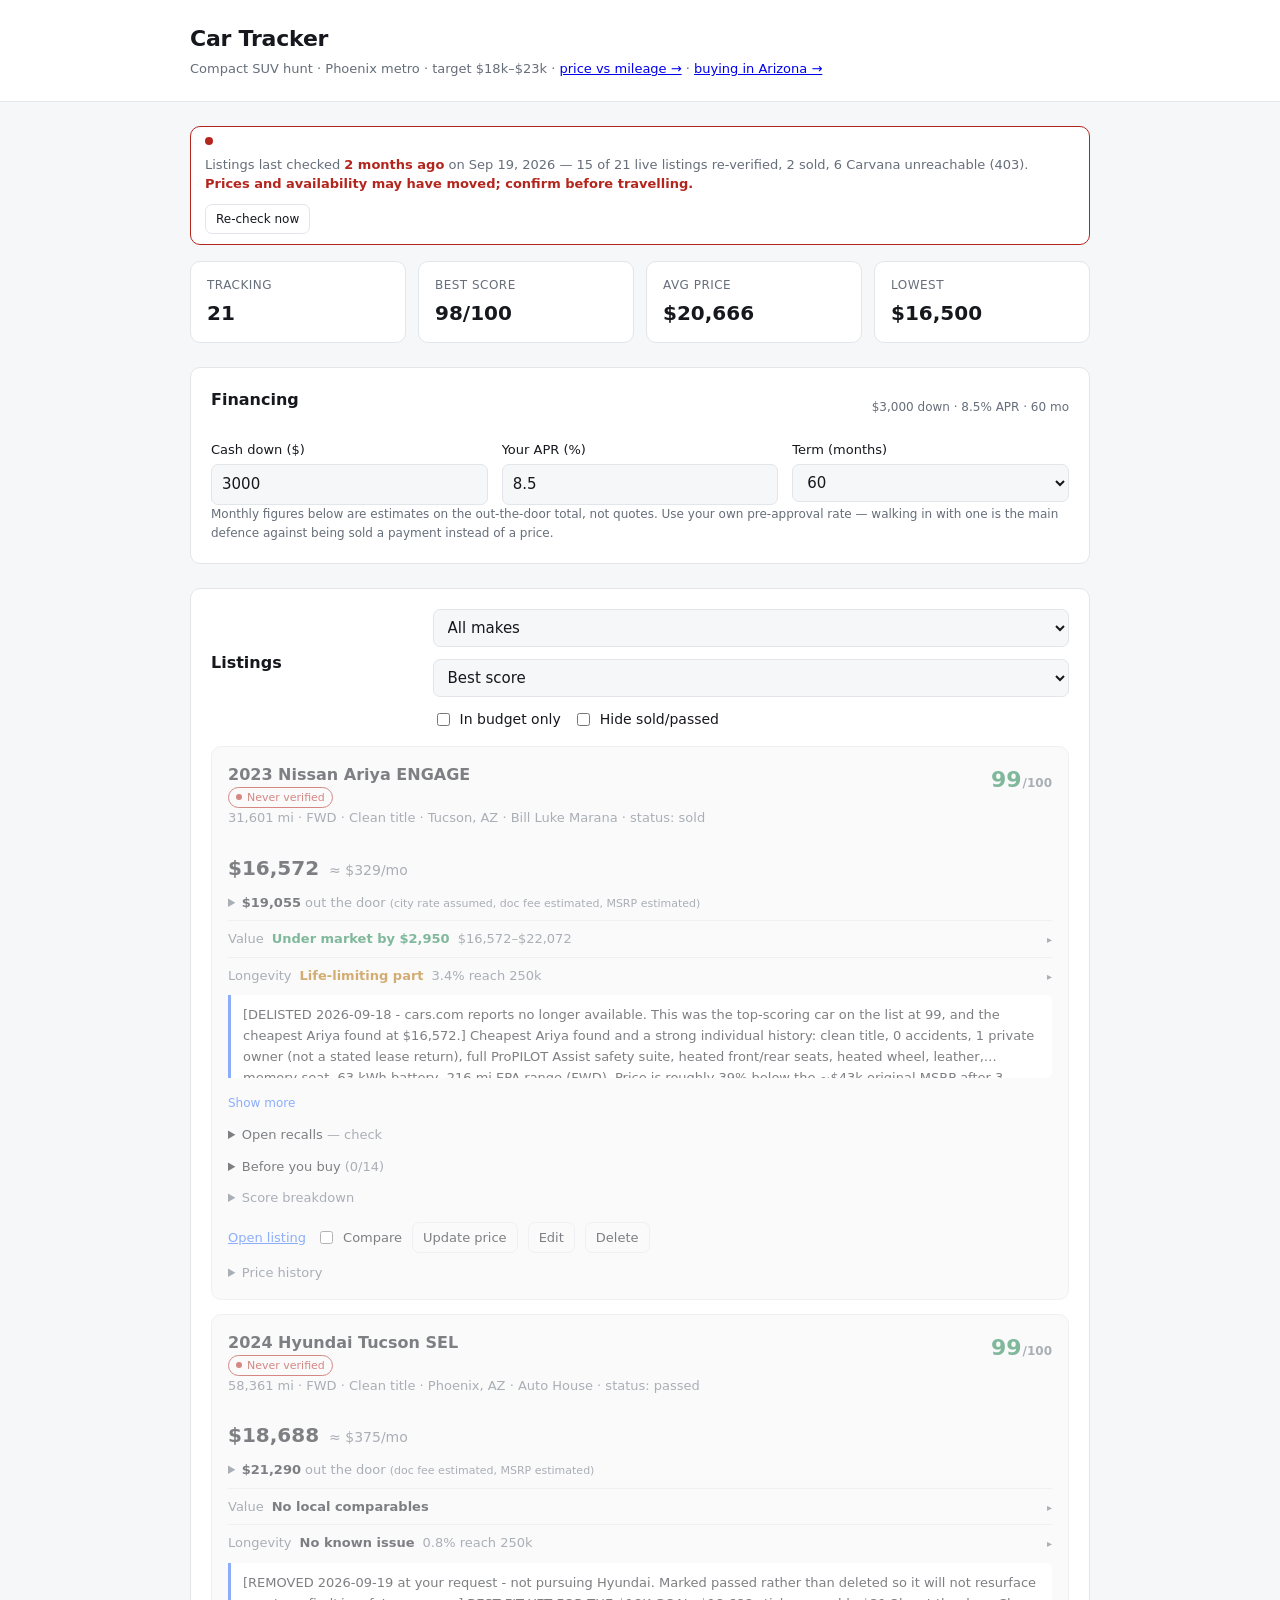
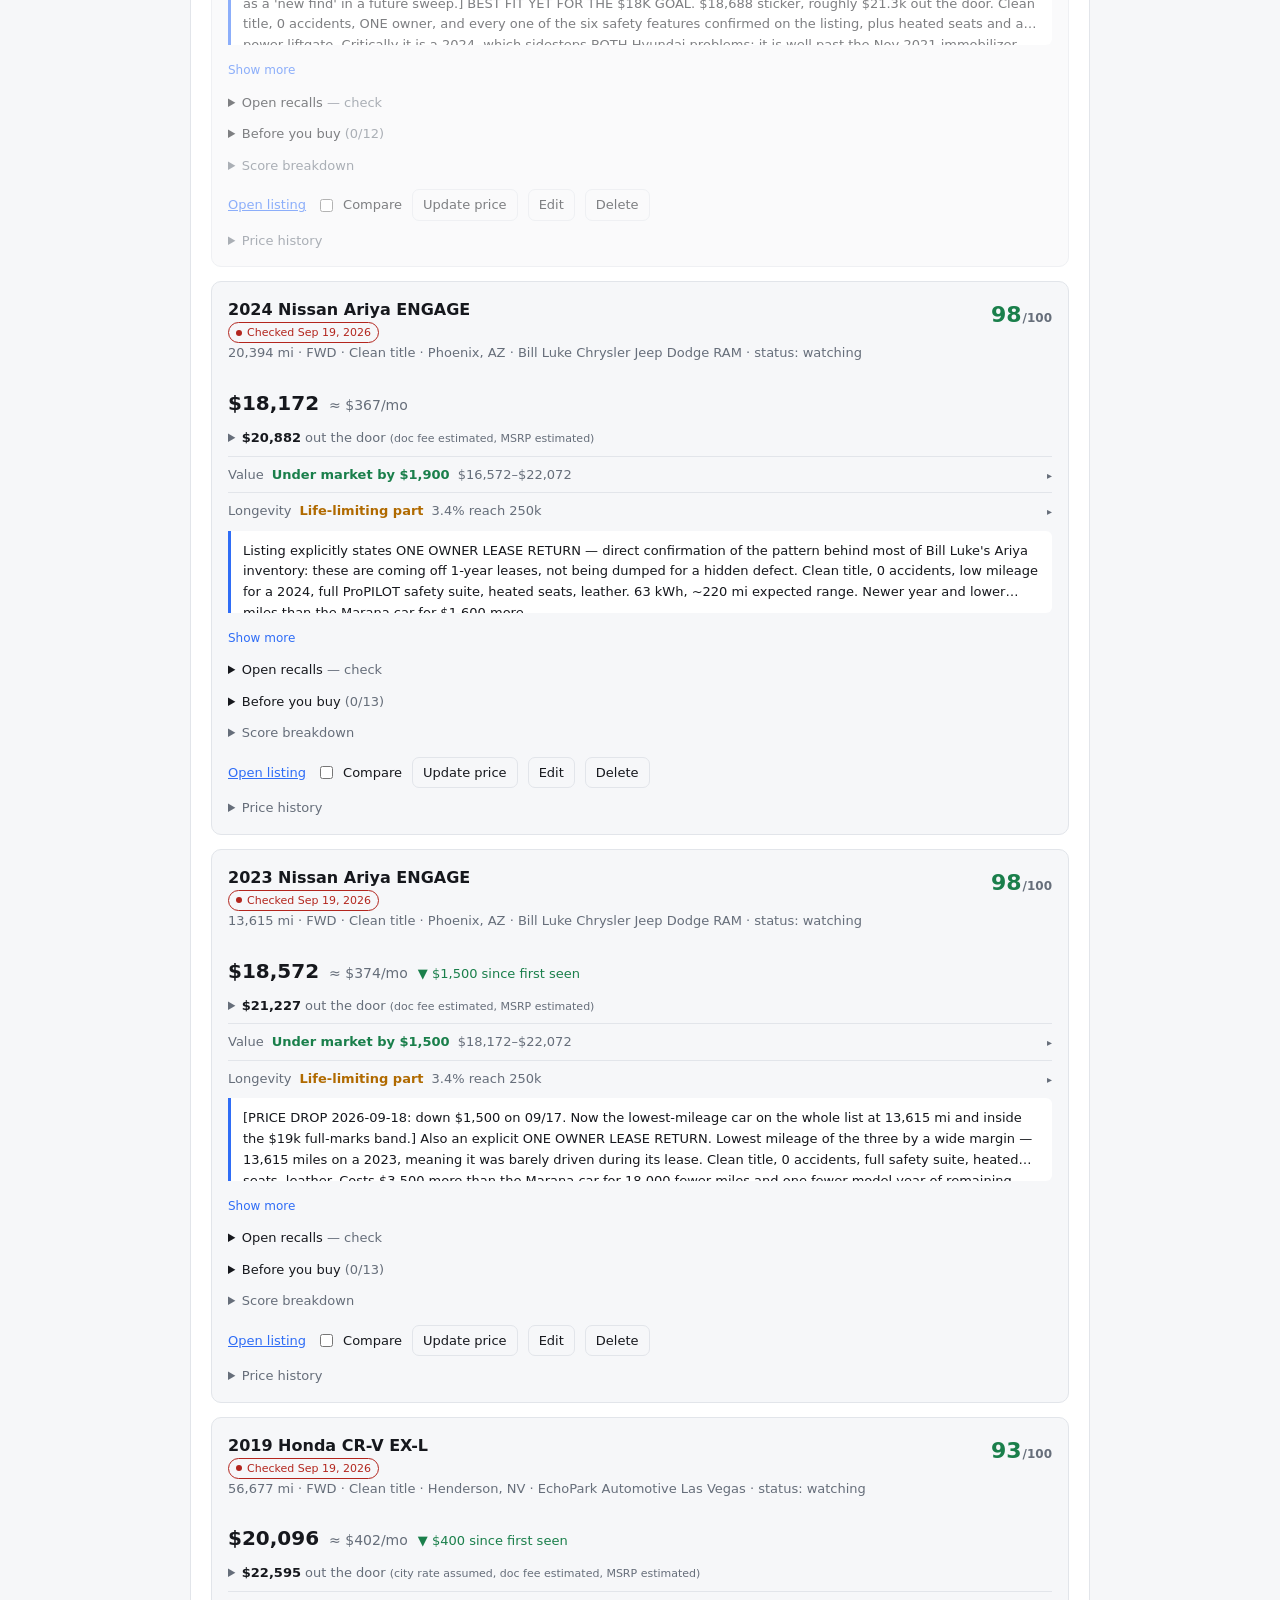
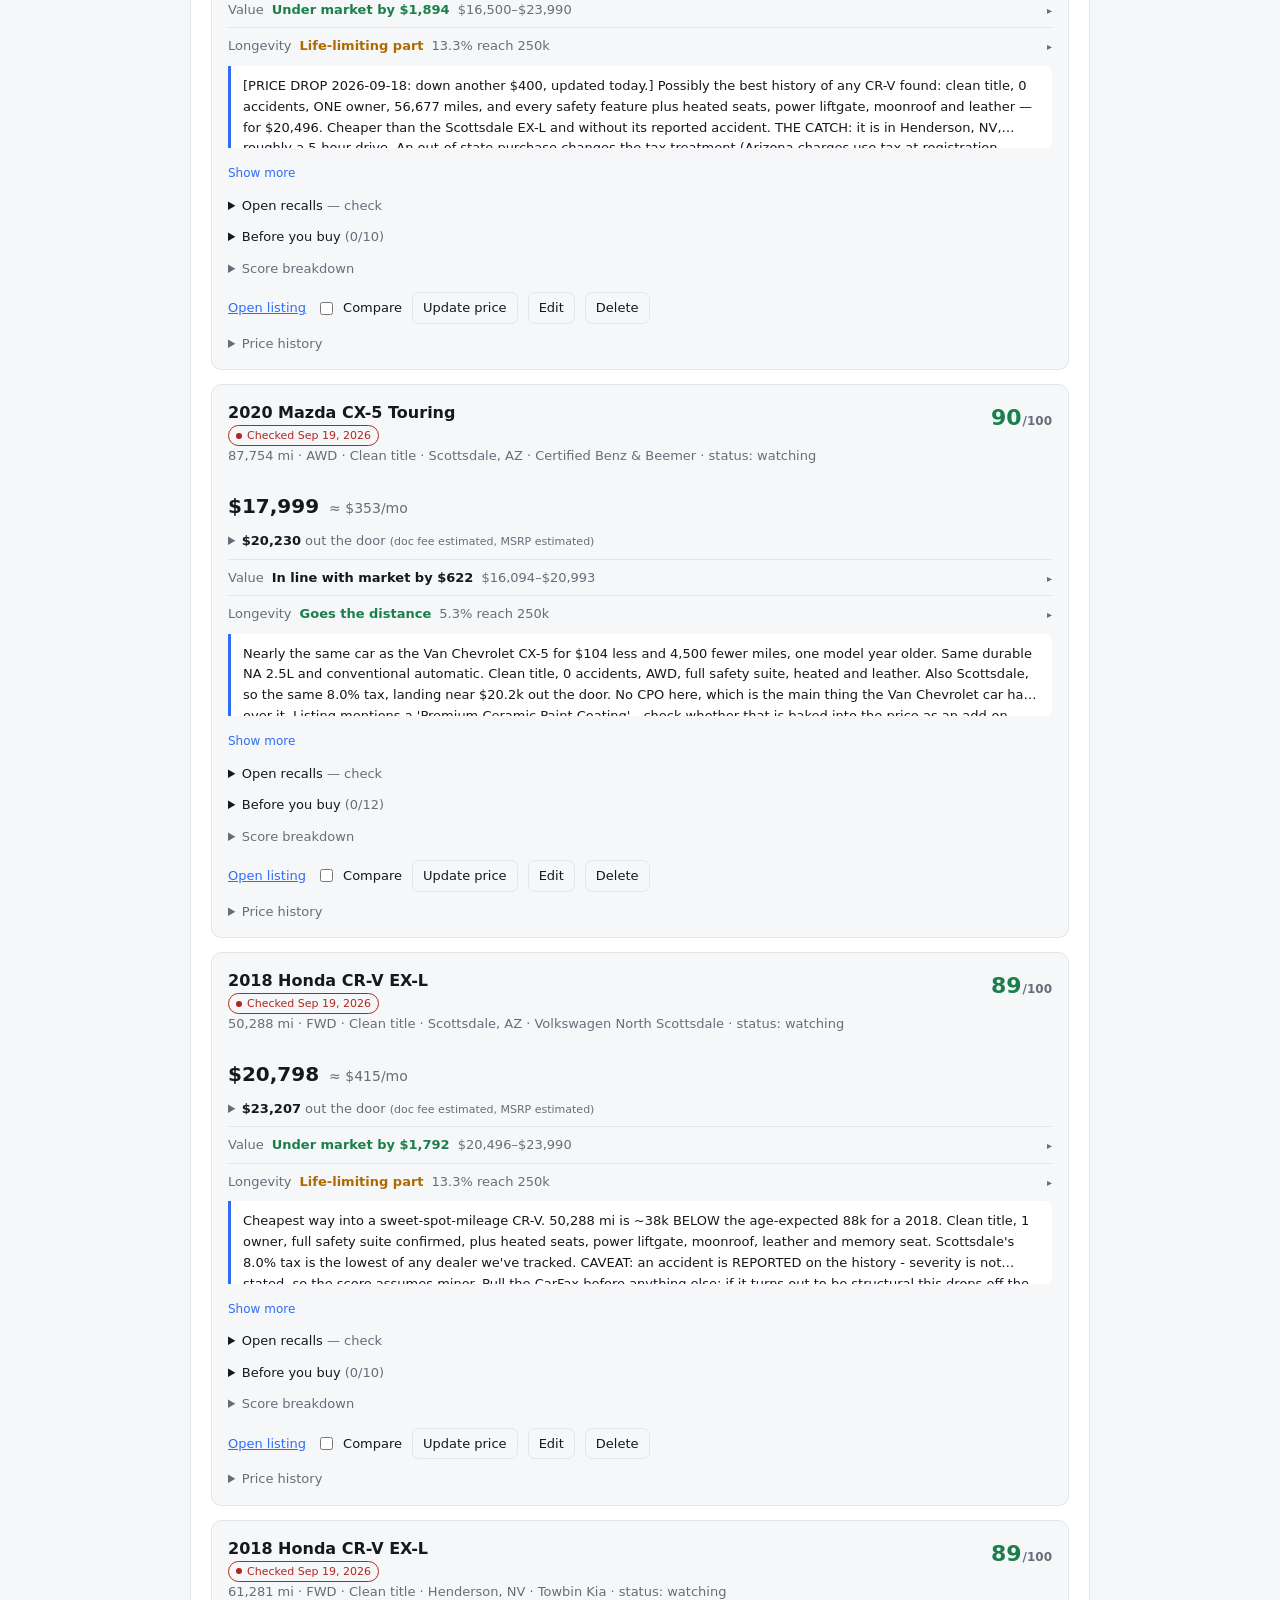
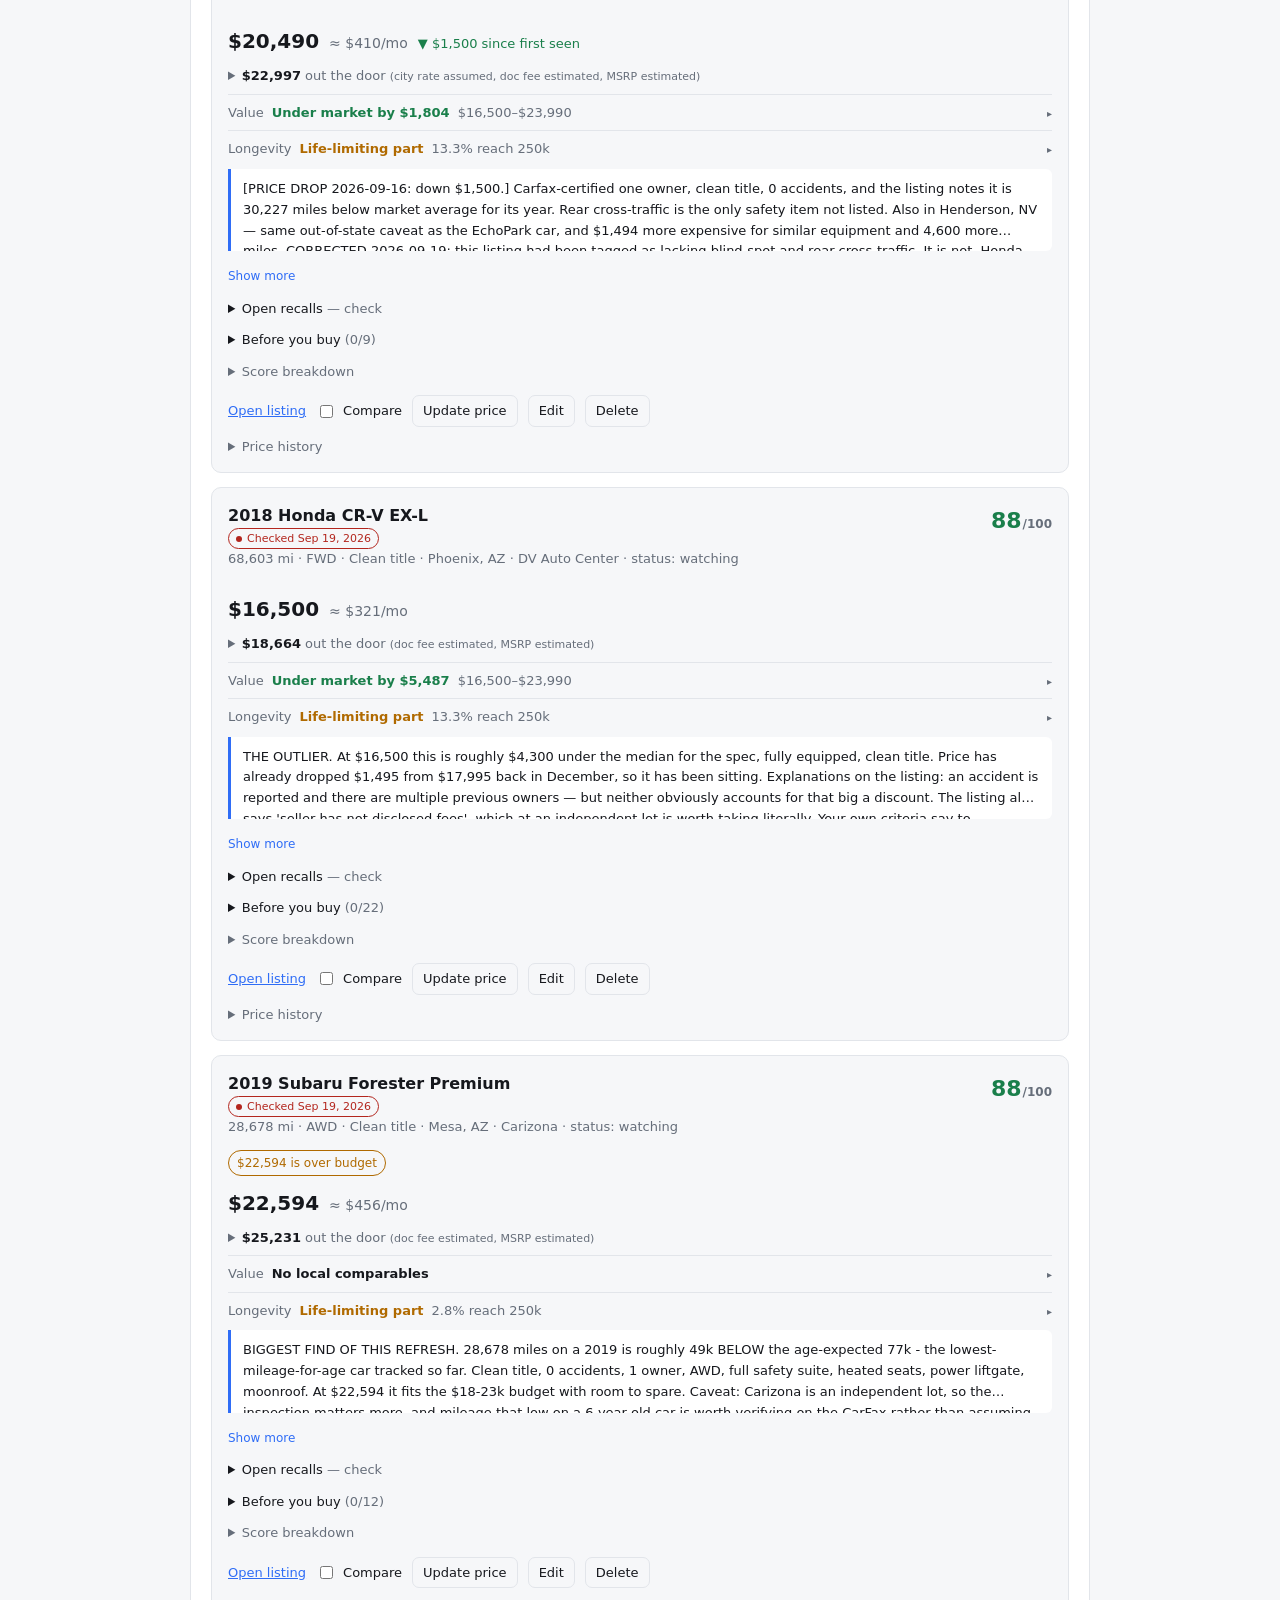
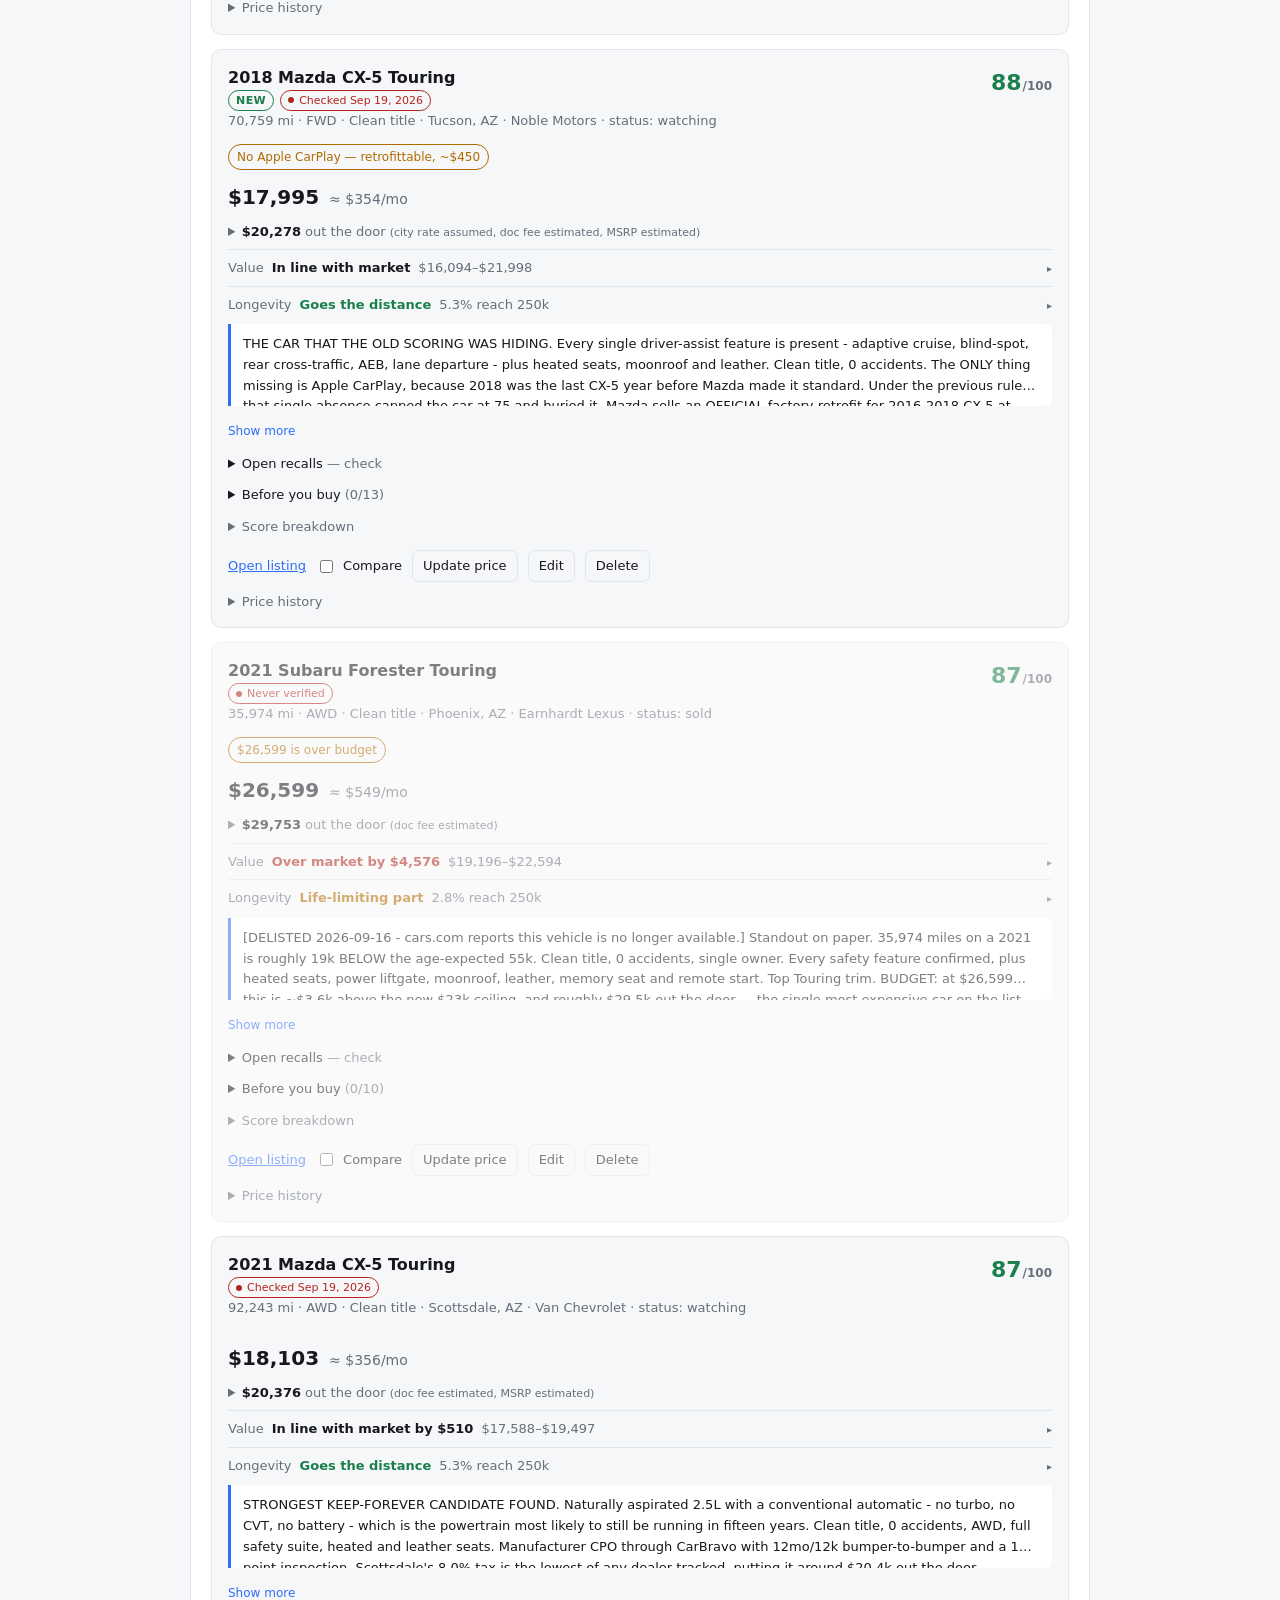
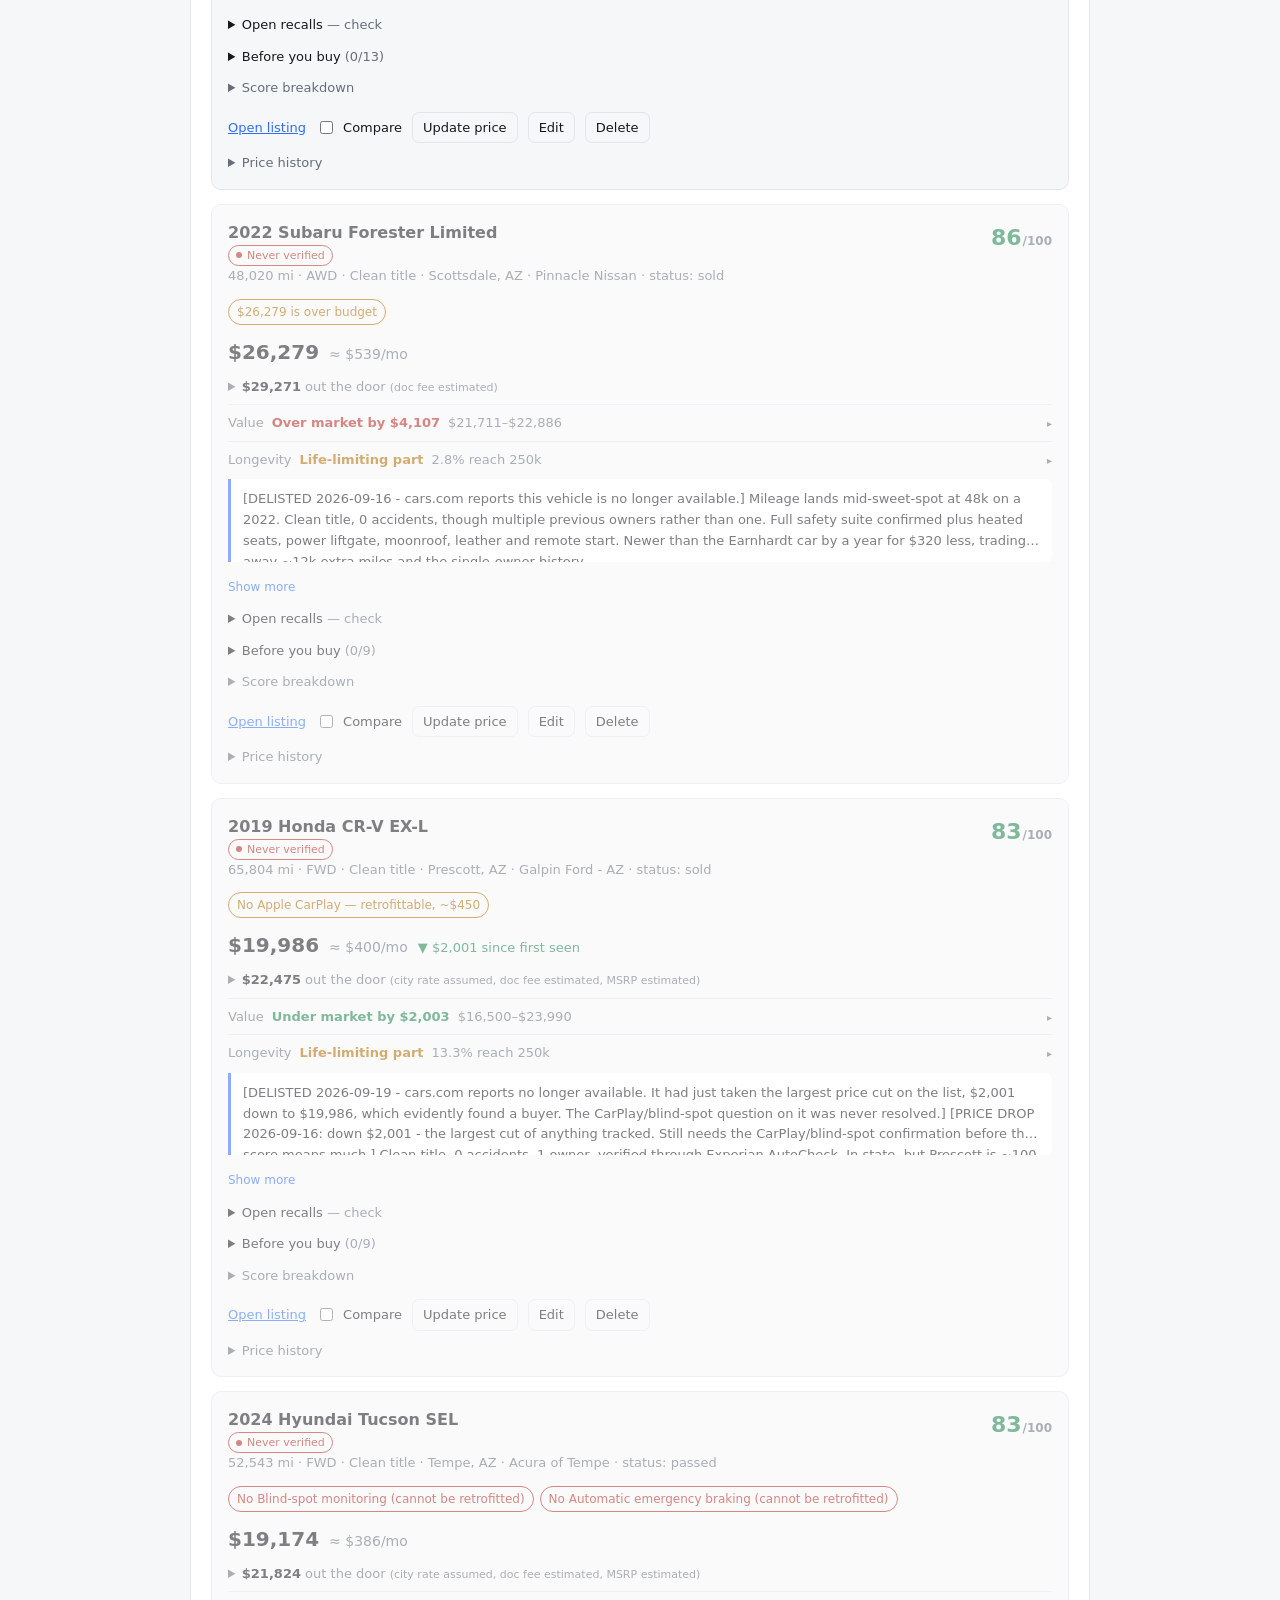
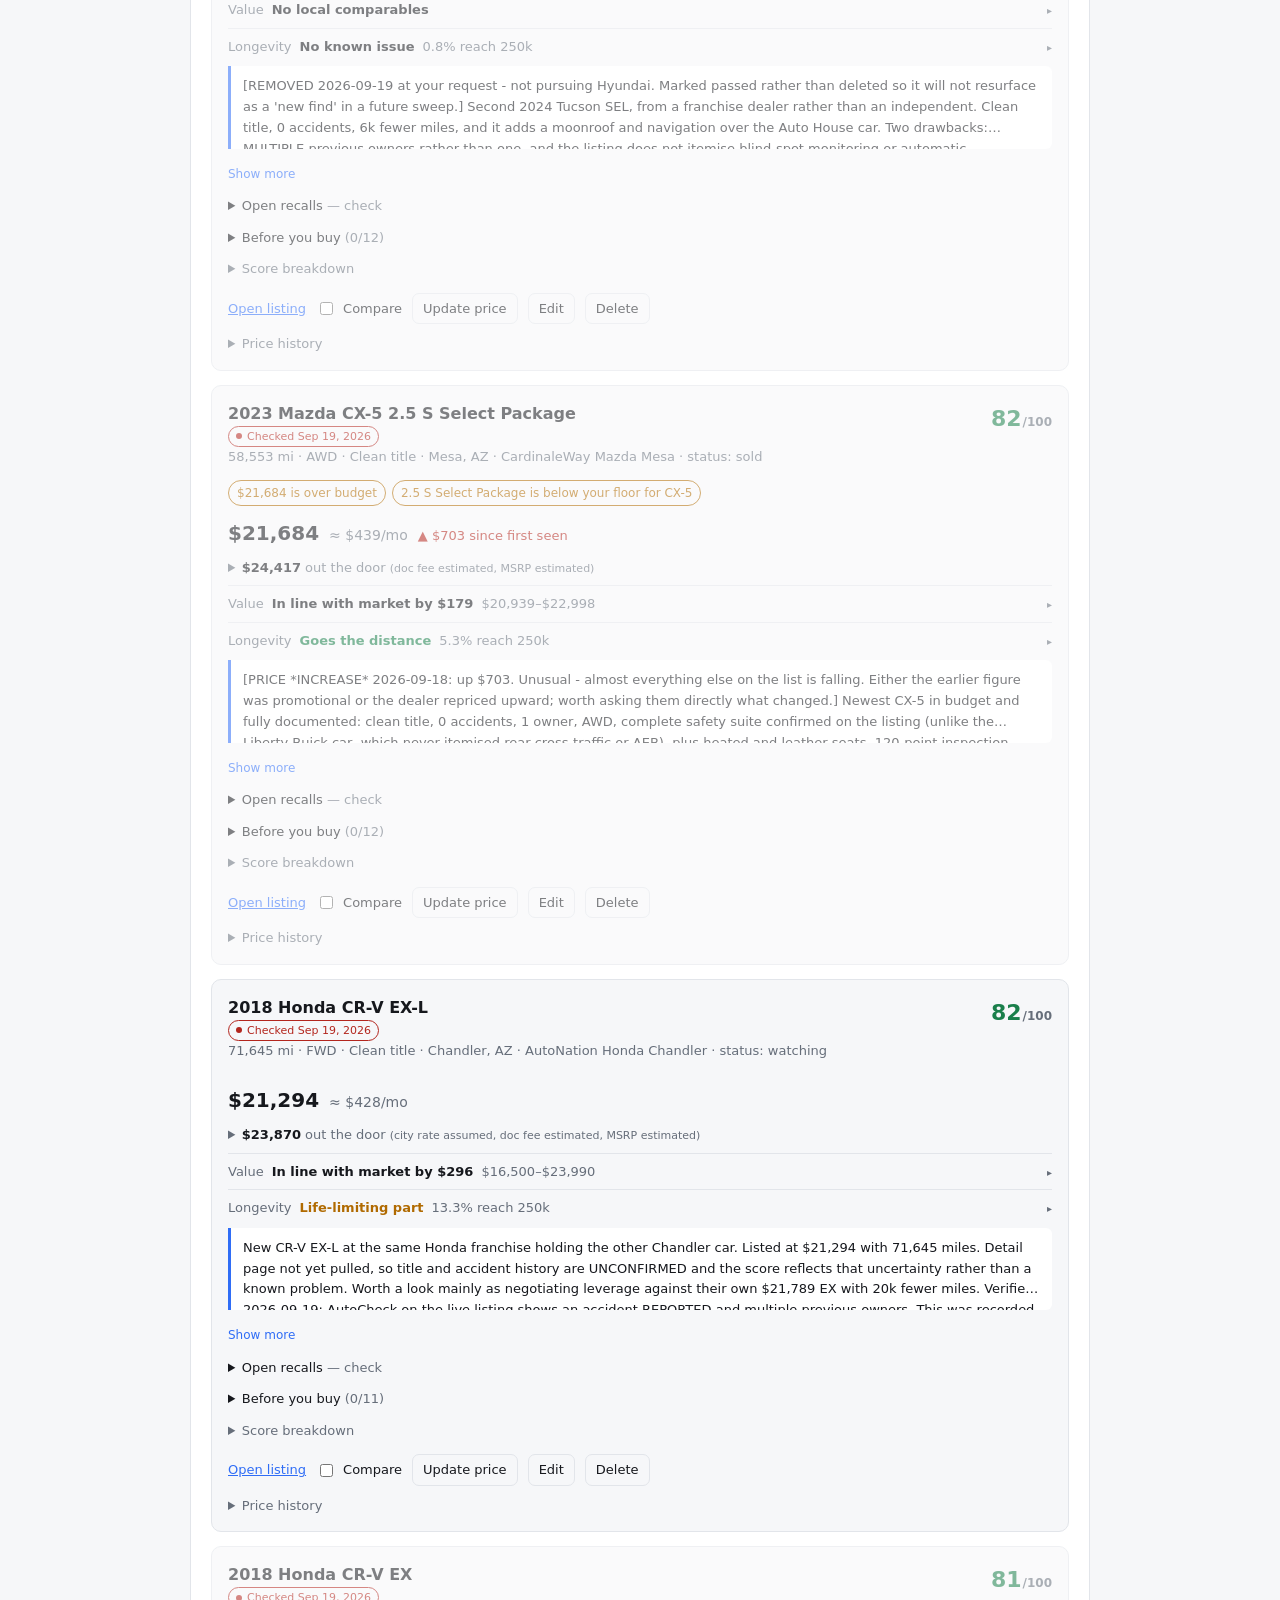
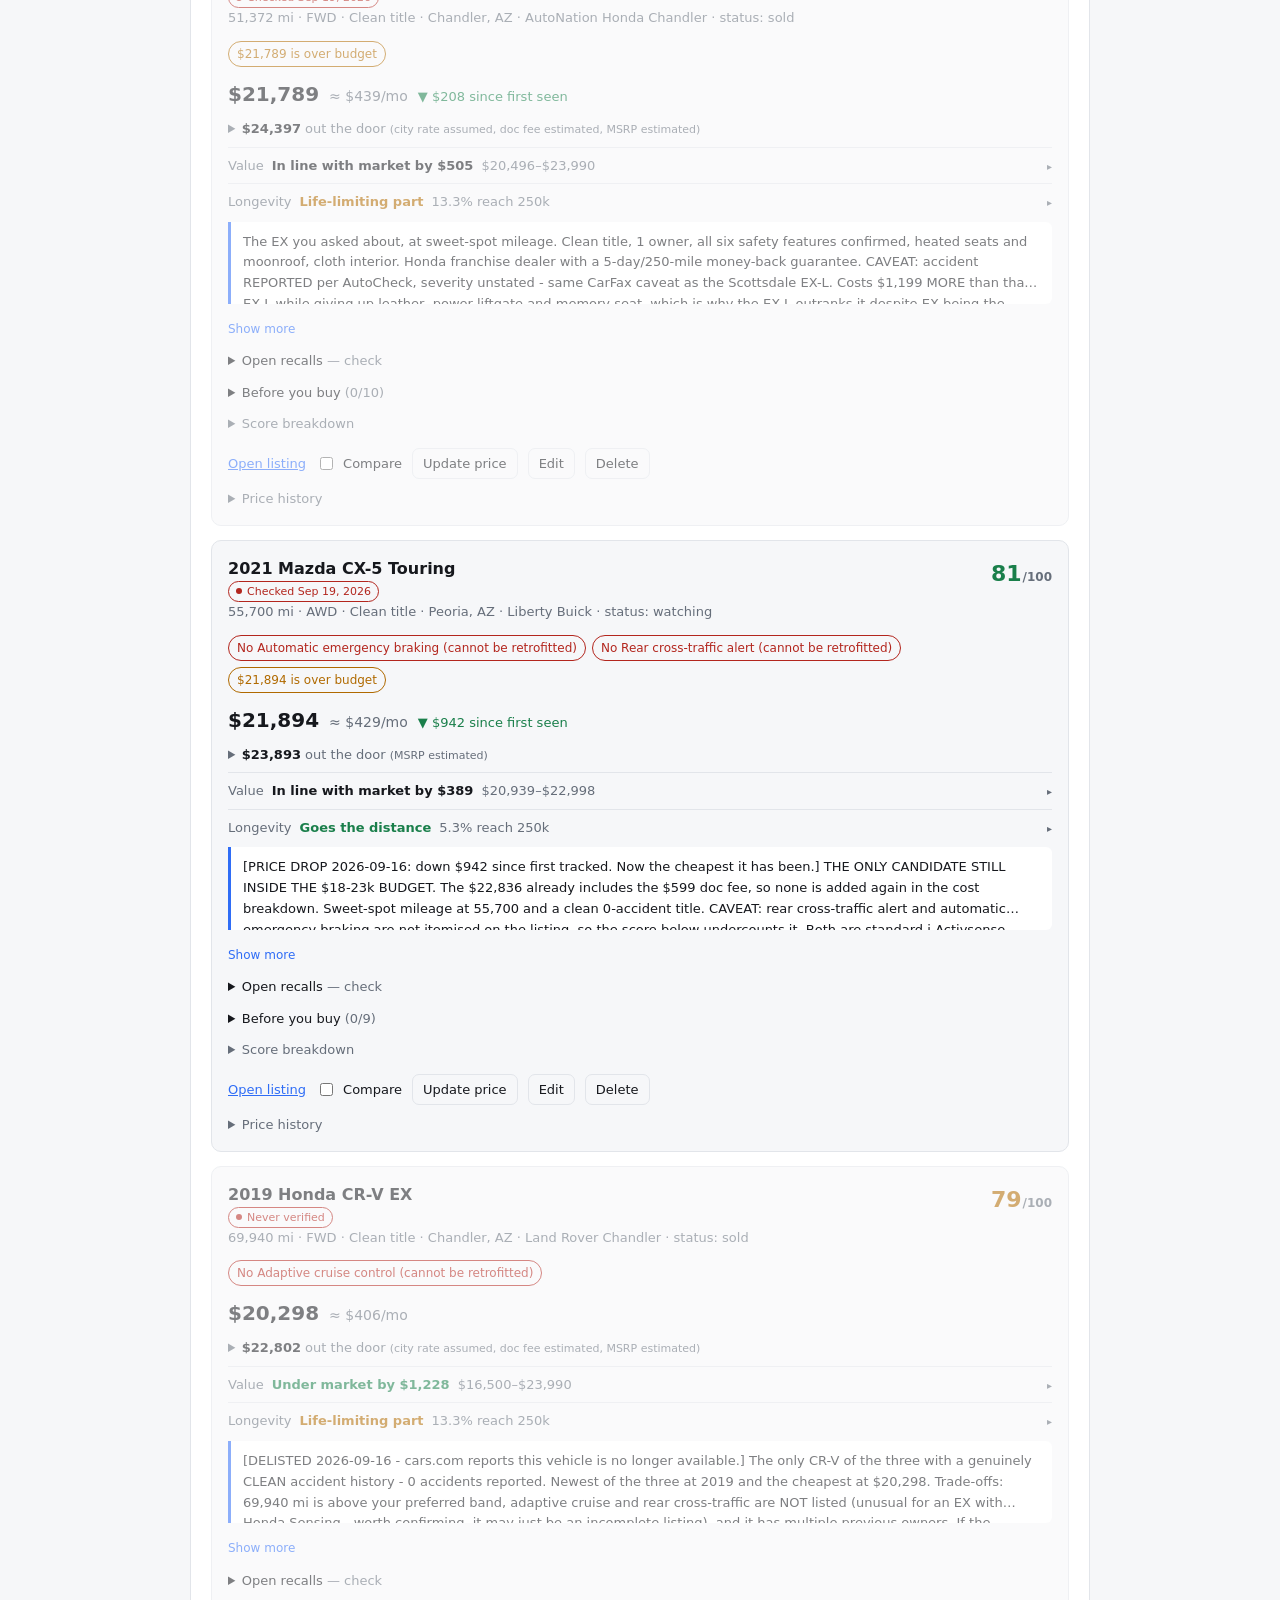
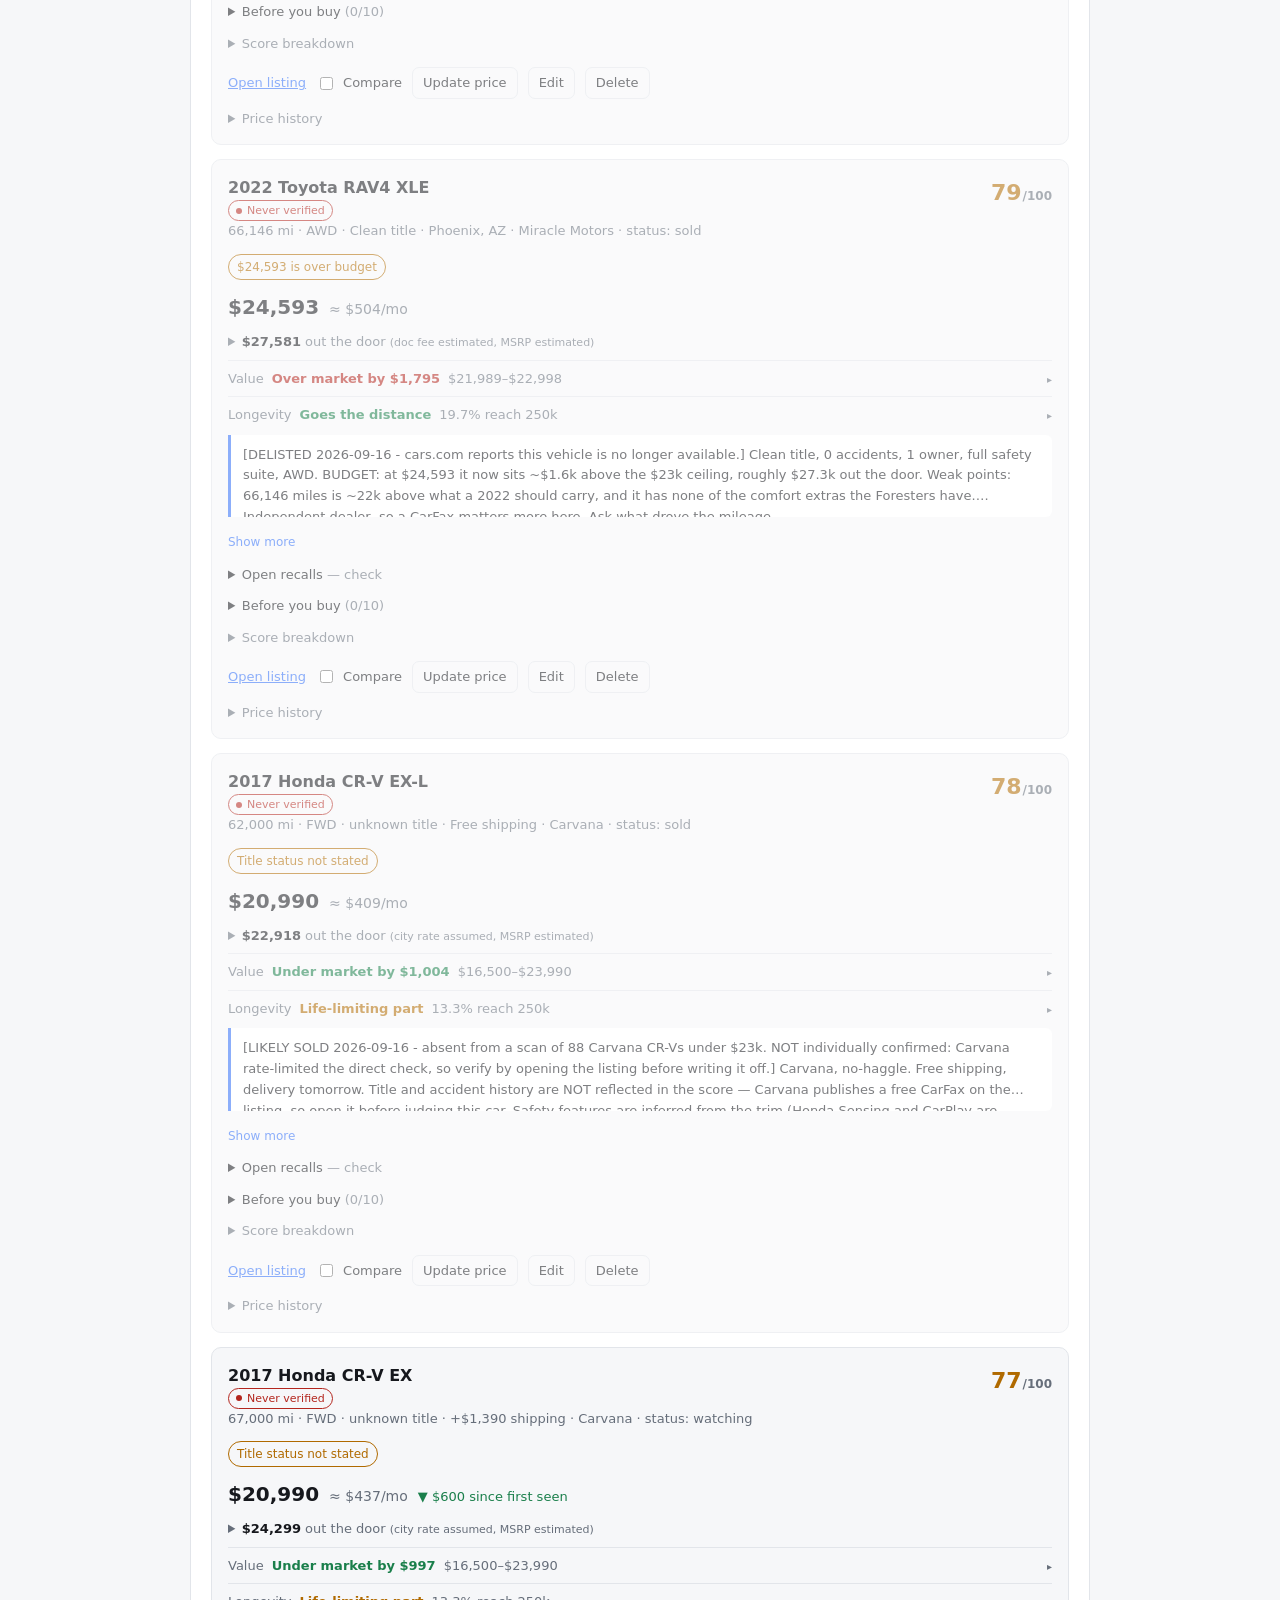
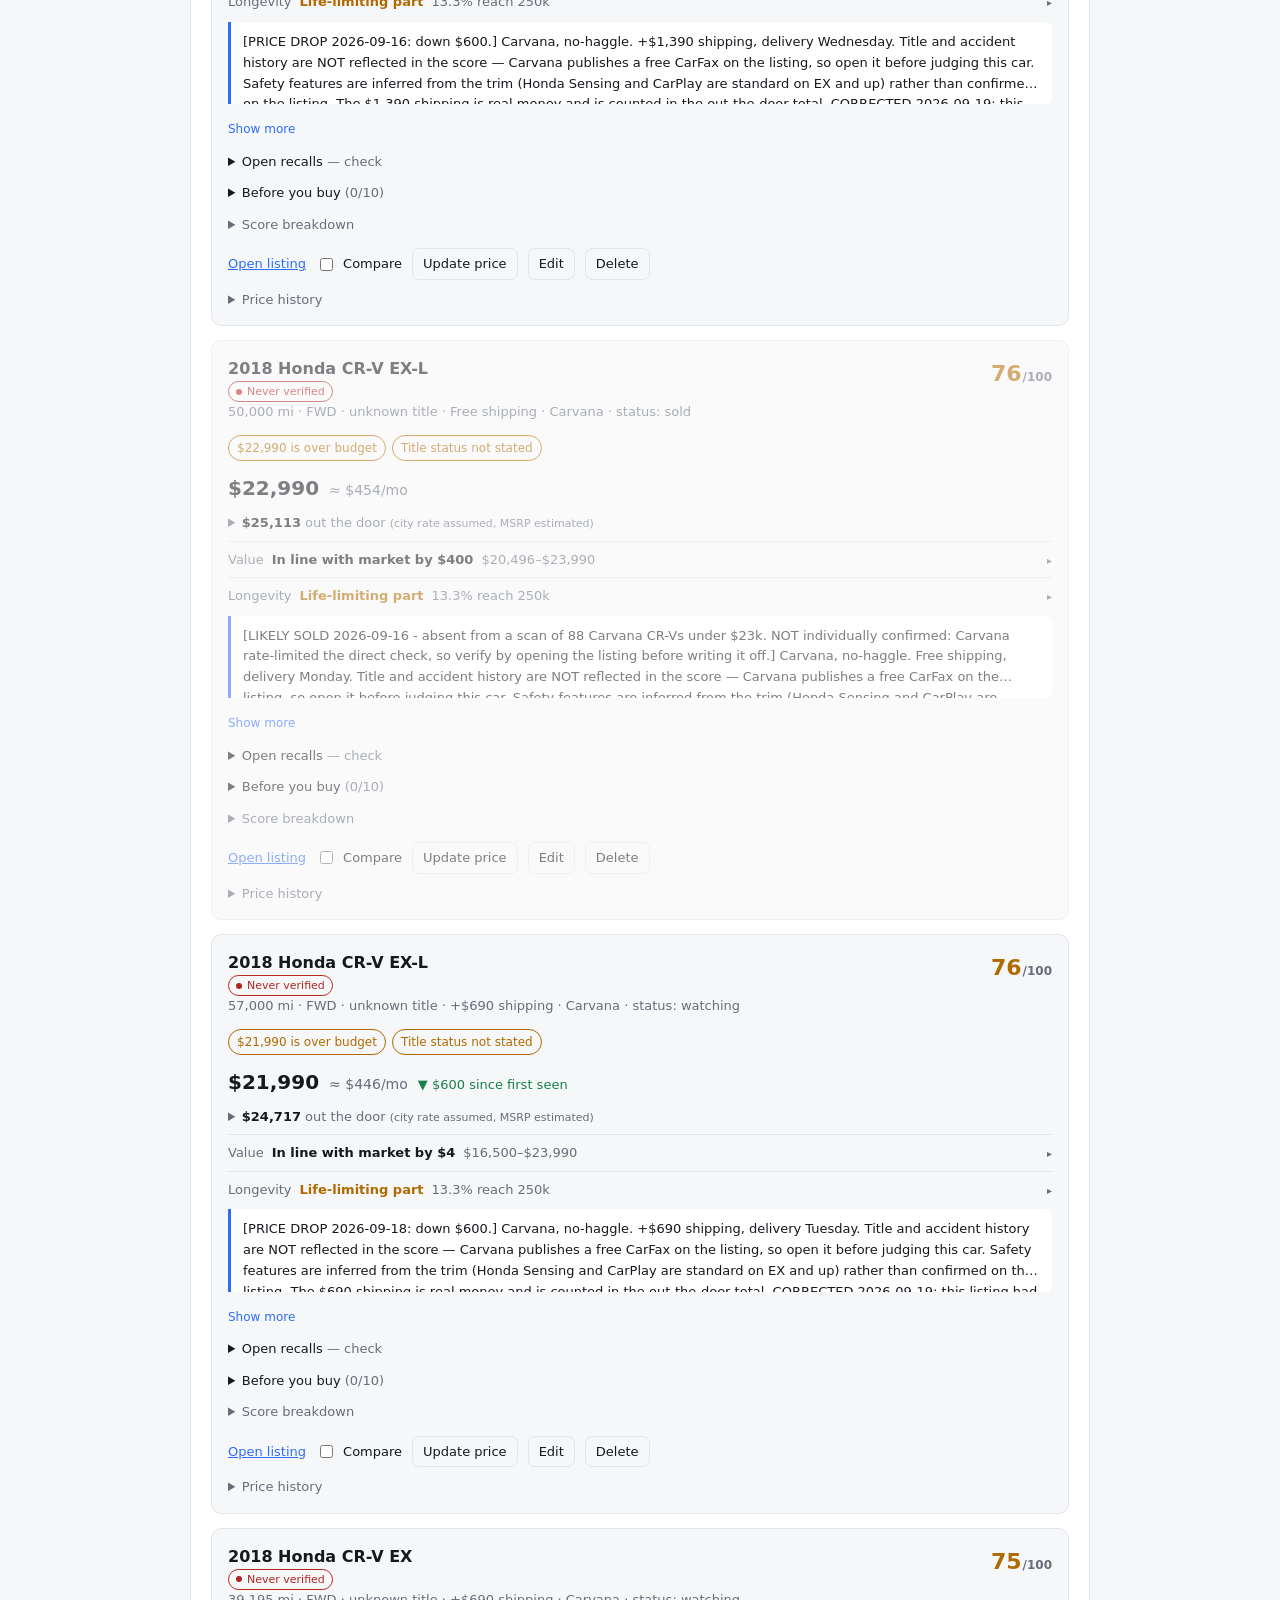
==== commit 2a47767c: "Slim the listing cards; add New and Checked badges The cards had grown to a median 834px, taller tha" ====
--- a/index.html
+++ b/index.html
@@ -204,11 +204,13 @@
   <article class="card">
     <div class="card-main">
       <div class="card-head">
-        <h3 class="card-title"></h3>
+        <div class="card-headline">
+          <h3 class="card-title"></h3>
+          <p class="badges"></p>
+        </div>
         <div class="score" title="Score against your criteria"><span class="score-num"></span><span class="score-max">/100</span></div>
       </div>
       <p class="card-sub"></p>
-      <p class="card-verified"></p>
       <ul class="flags"></ul>
       <div class="pricebox">
         <span class="price"></span>
@@ -219,9 +221,18 @@
         <summary><span class="otd-total"></span> out the door <span class="otd-note"></span></summary>
         <table class="otd-table"></table>
       </details>
-      <div class="valuebox"></div>
-      <div class="longevity"></div>
-      <p class="notes"></p>
+      <details class="fold value-fold">
+        <summary class="fold-sum value-sum"></summary>
+        <div class="valuebox"></div>
+      </details>
+      <details class="fold lng-fold">
+        <summary class="fold-sum lng-sum"></summary>
+        <div class="longevity"></div>
+      </details>
+      <div class="notes-wrap">
+        <p class="notes"></p>
+        <button type="button" class="notes-more" hidden>Show more</button>
+      </div>
       <details class="recalls">
         <summary>Open recalls <span class="recall-count">— check</span></summary>
         <div class="recall-body"></div>
--- a/assets/styles.css
+++ b/assets/styles.css
@@ -323,3 +323,63 @@
 .freshness .fbtn { flex: none; font-size: 12px; padding: 5px 10px; }
 .card-verified { font-size: 12px; color: var(--muted); margin: 6px 0 0; }
 .card-verified.stale { color: var(--ok); }
+
+/* ---- card slimming ----
+   The cards had grown past 800px, taller than the viewport, so the page showed one
+   car at a time. The value box and the longevity panel were the two worst offenders
+   at ~160px each, always open. Both now fold behind a one-line summary carrying the
+   conclusion, which is the only part worth seeing at a glance. */
+.card-head { align-items: flex-start; }
+.card-headline { min-width: 0; }
+.badges { display: flex; flex-wrap: wrap; gap: 6px; margin: 5px 0 0; }
+.badge {
+  display: inline-flex; align-items: center; gap: 5px;
+  font-size: 11px; line-height: 1; padding: 4px 7px; border-radius: 20px;
+  border: 1px solid var(--line); color: var(--muted); white-space: nowrap;
+}
+.badge-new {
+  border-color: var(--good); color: var(--good); font-weight: 600;
+  letter-spacing: .04em; text-transform: uppercase;
+}
+.badge-check::before {
+  content: ''; width: 6px; height: 6px; border-radius: 50%;
+  background: var(--good); flex: none;
+}
+.badge-check.aging::before { background: var(--ok); }
+.badge-check.stale::before { background: var(--poor); }
+.badge-check.stale { color: var(--poor); border-color: var(--poor); }
+
+/* Folded detail sections. The summary line states the finding; opening shows the
+   working behind it. */
+.fold { border-top: 1px solid var(--line); padding-top: 8px; margin-top: 8px; }
+.fold > .fold-sum {
+  cursor: pointer; font-size: 13px; list-style: none;
+  display: flex; align-items: baseline; gap: 8px; flex-wrap: wrap;
+}
+.fold > .fold-sum::-webkit-details-marker { display: none; }
+.fold > .fold-sum::after {
+  content: '▸'; color: var(--muted); font-size: 10px; margin-left: auto; flex: none;
+}
+.fold[open] > .fold-sum::after { content: '▾'; }
+.fold > .fold-sum:hover { color: var(--accent); }
+.fold .sum-k { color: var(--muted); }
+.fold .sum-v { font-weight: 600; }
+.fold .sum-v.good { color: var(--good); }
+.fold .sum-v.bad  { color: var(--poor); }
+.fold .sum-v.ok   { color: var(--ok); }
+.fold .valuebox, .fold .longevity { margin-top: 10px; }
+
+/* Notes stay on the face of the card - they carry the reasoning and hiding them
+   behind a click defeats the point - but they are clamped so one long note cannot
+   push everything else off the screen. */
+.notes-wrap { margin-top: 10px; }
+.notes-wrap .notes {
+  display: -webkit-box; -webkit-box-orient: vertical; -webkit-line-clamp: 3;
+  overflow: hidden;
+}
+.notes-wrap.open .notes { display: block; overflow: visible; }
+.notes-more {
+  margin-top: 4px; padding: 0; border: 0; background: none;
+  color: var(--accent); font-size: 12px; cursor: pointer; width: auto;
+}
+.notes-more:hover { text-decoration: underline; }
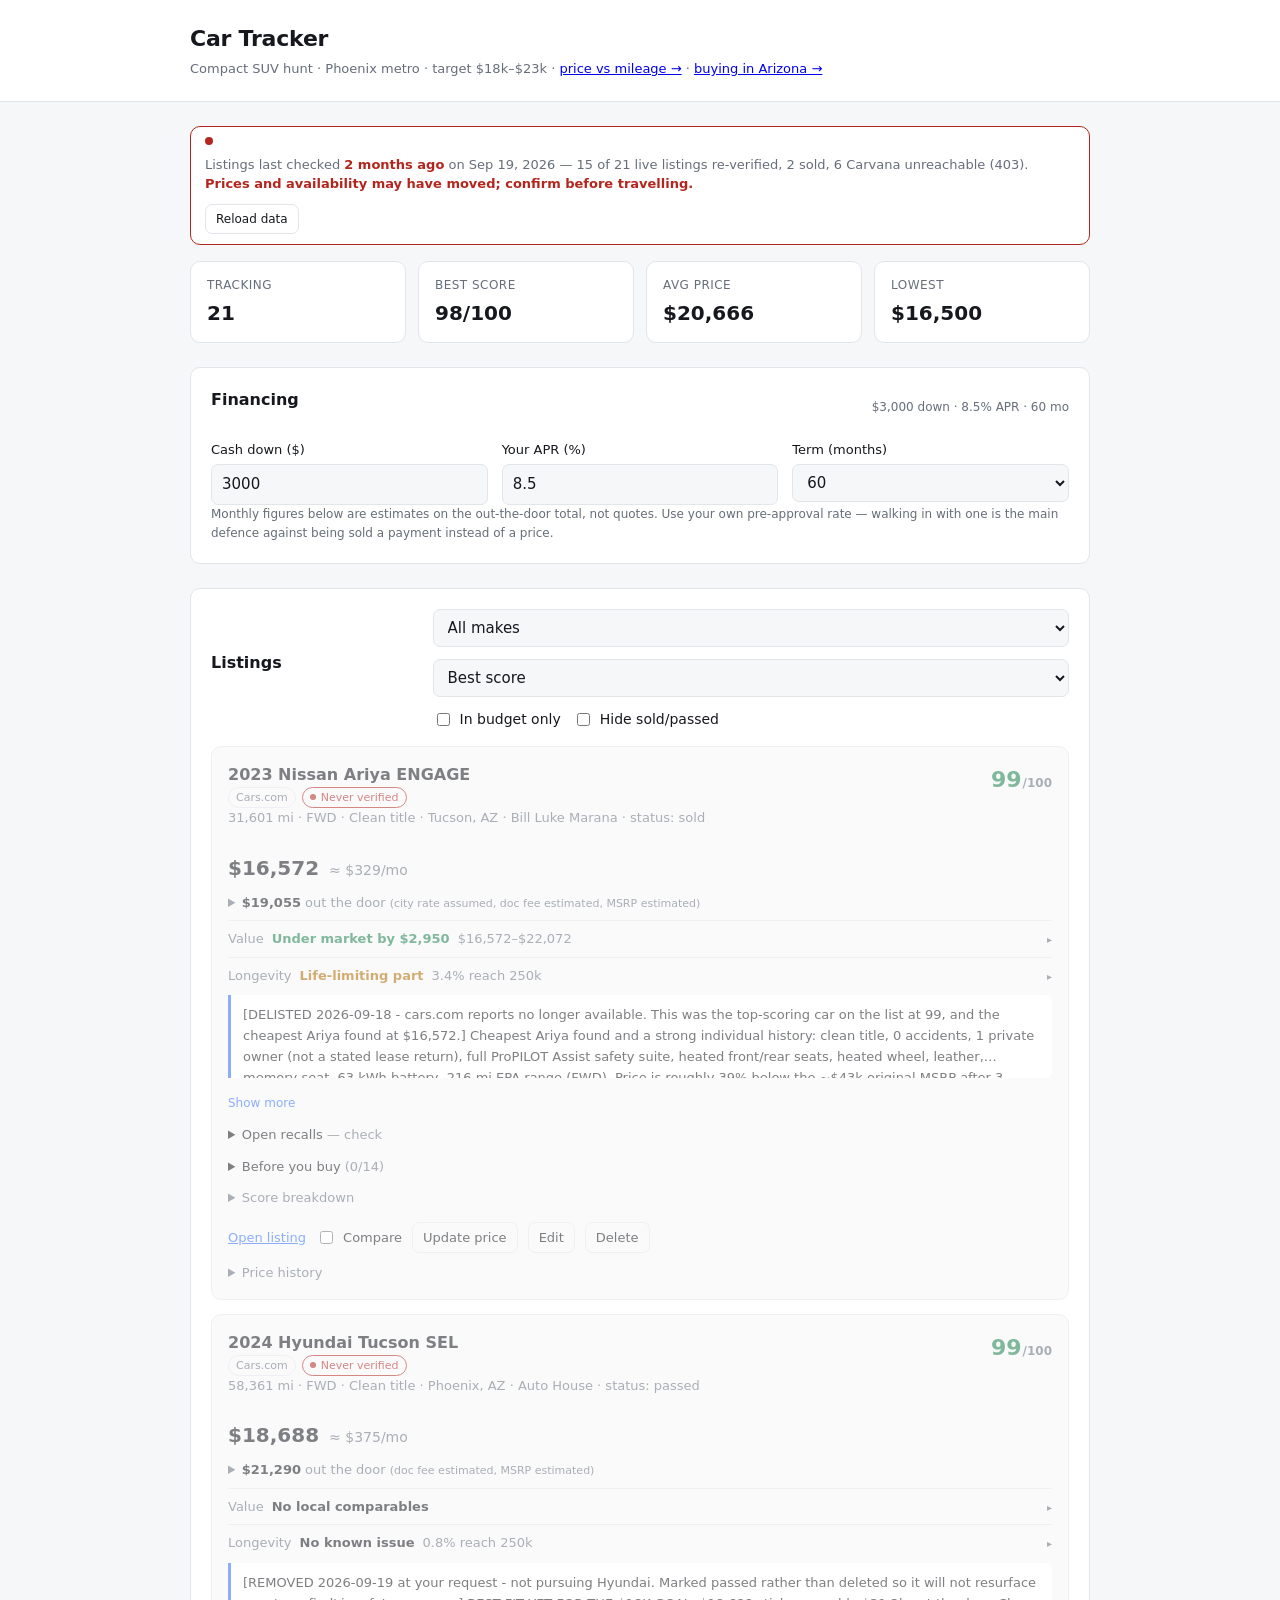
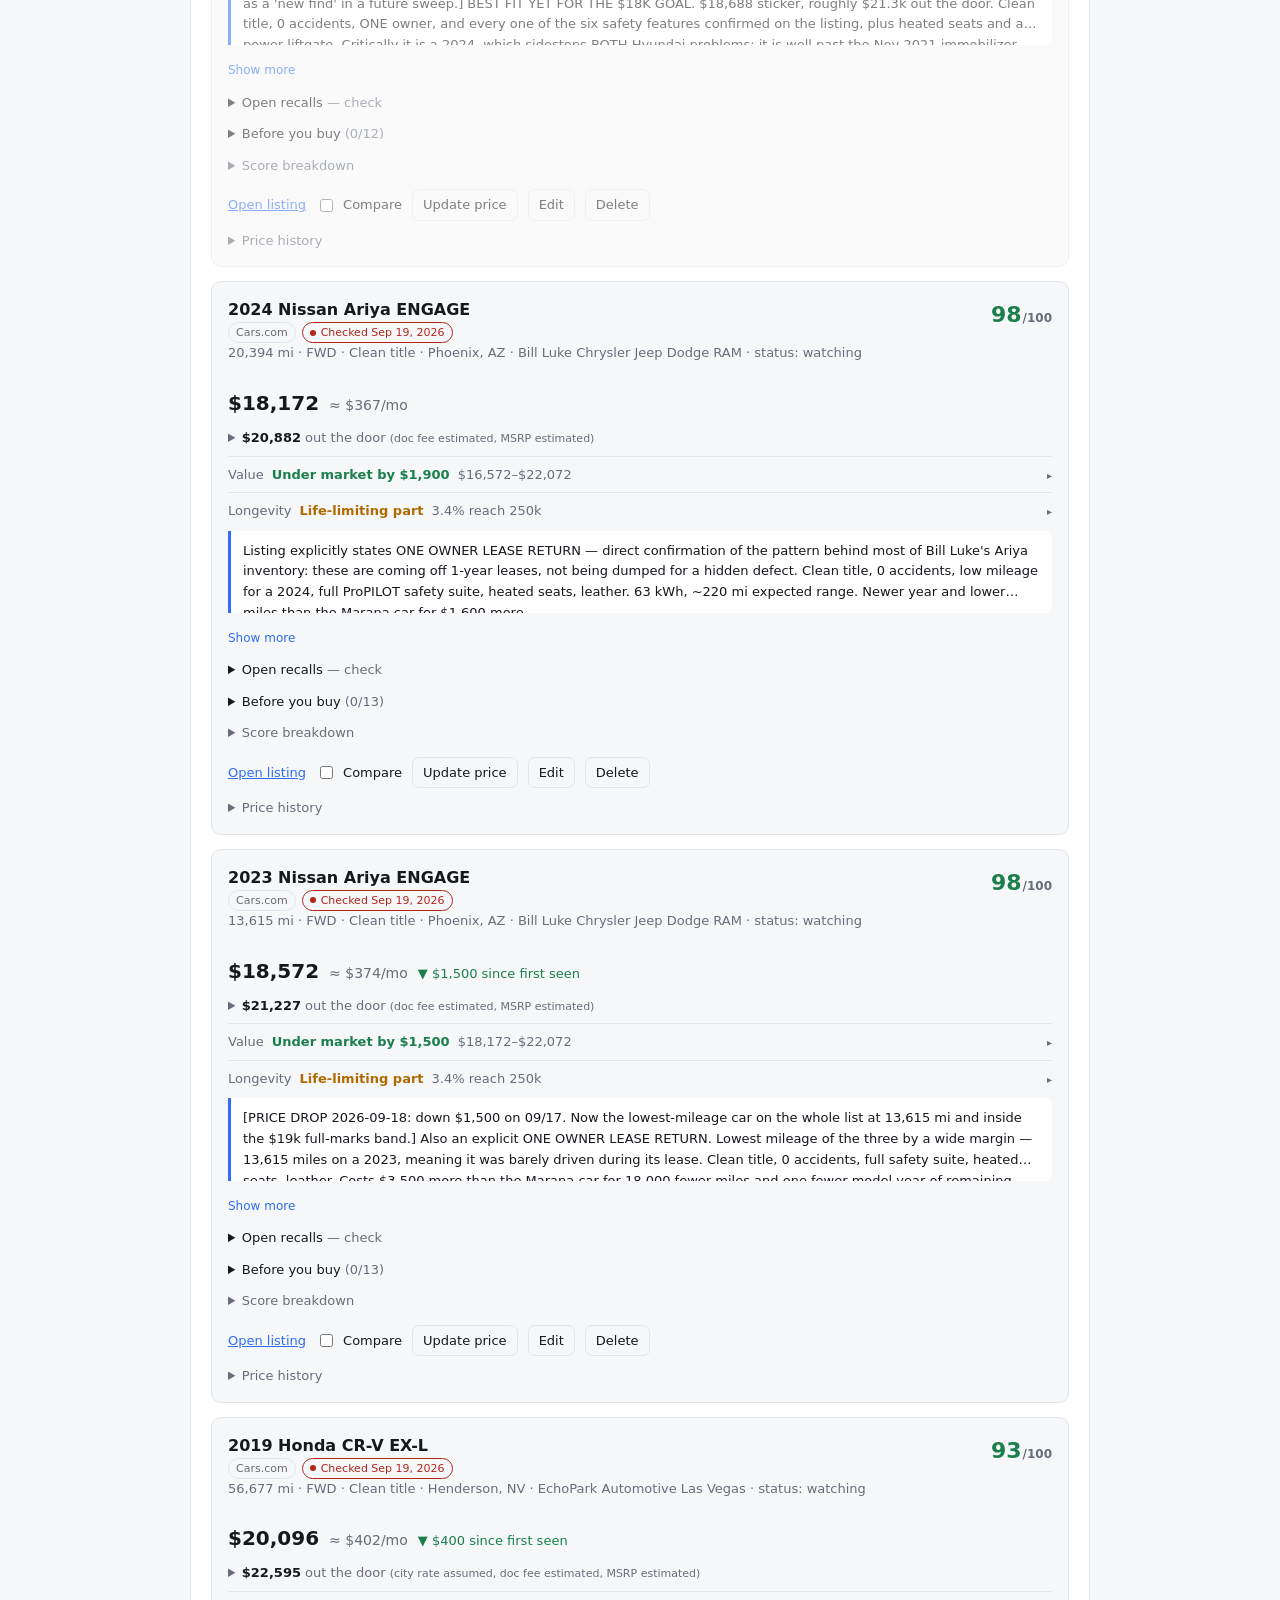
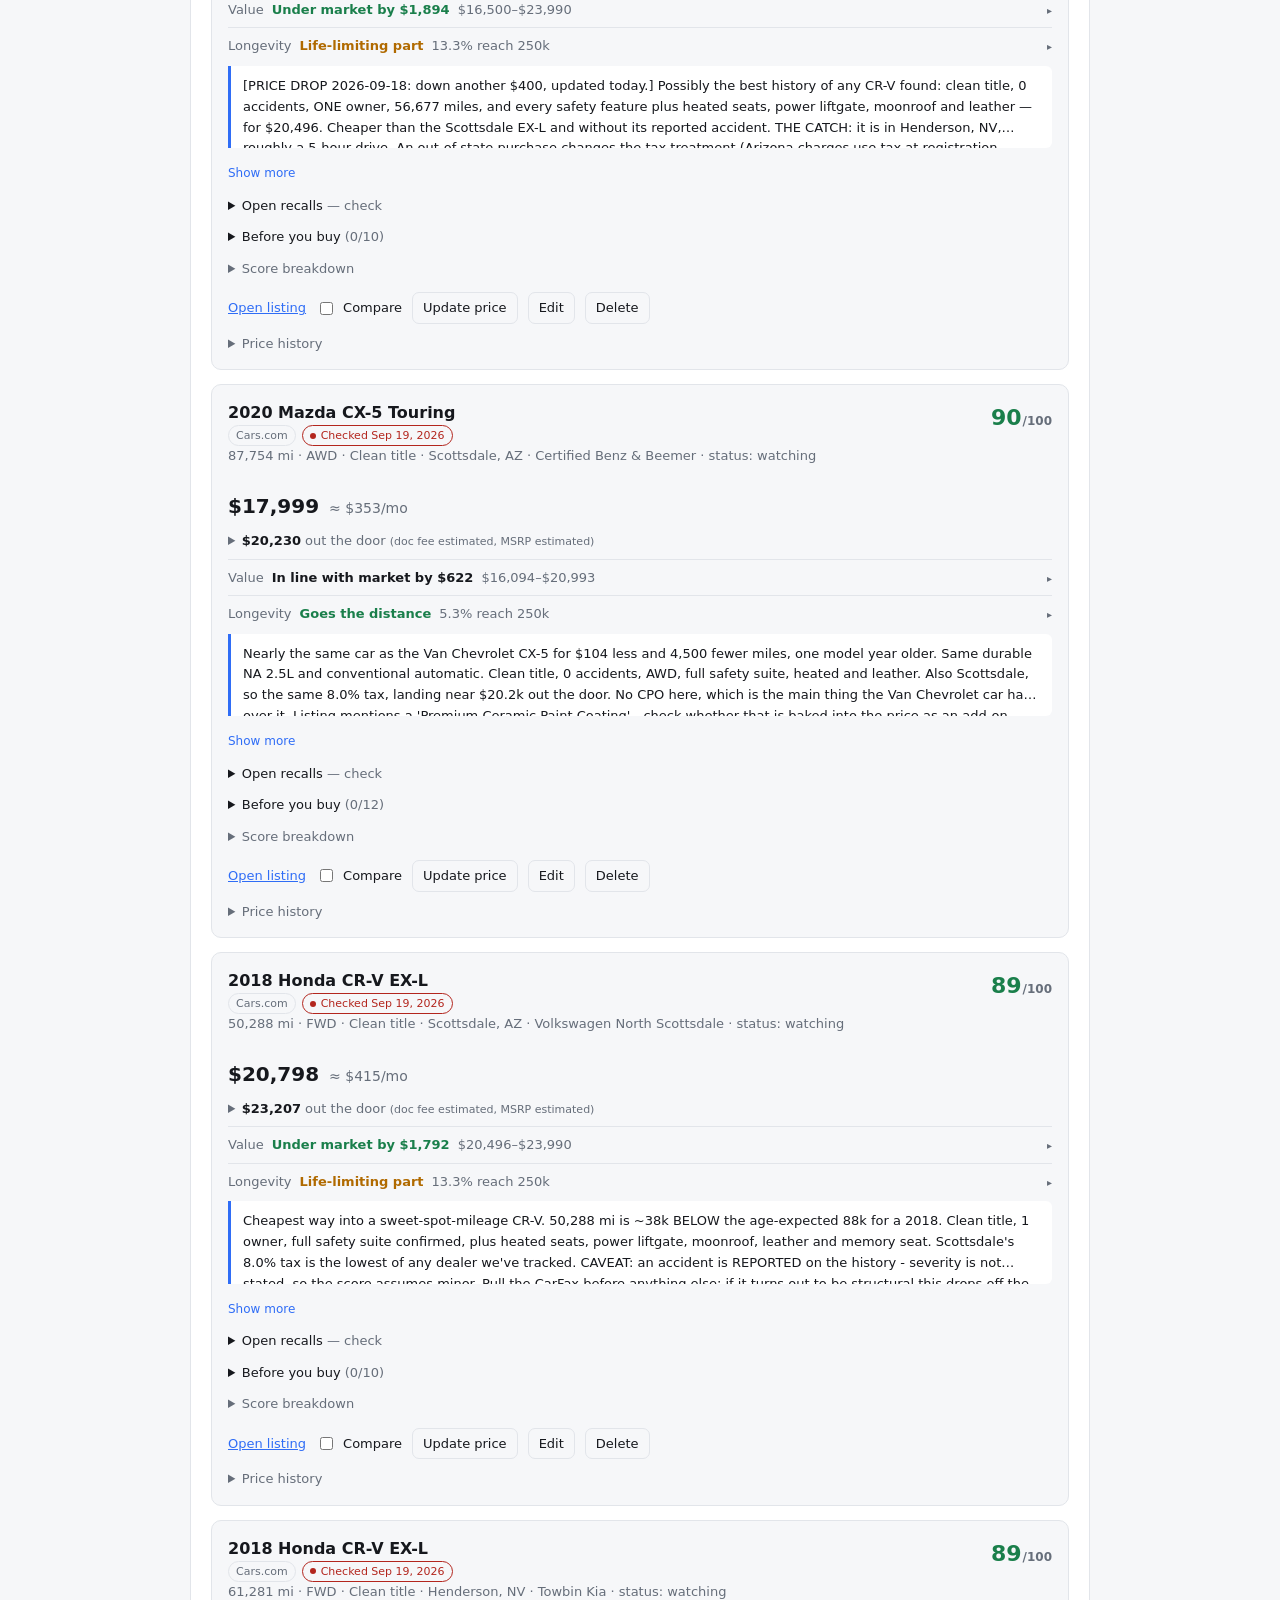
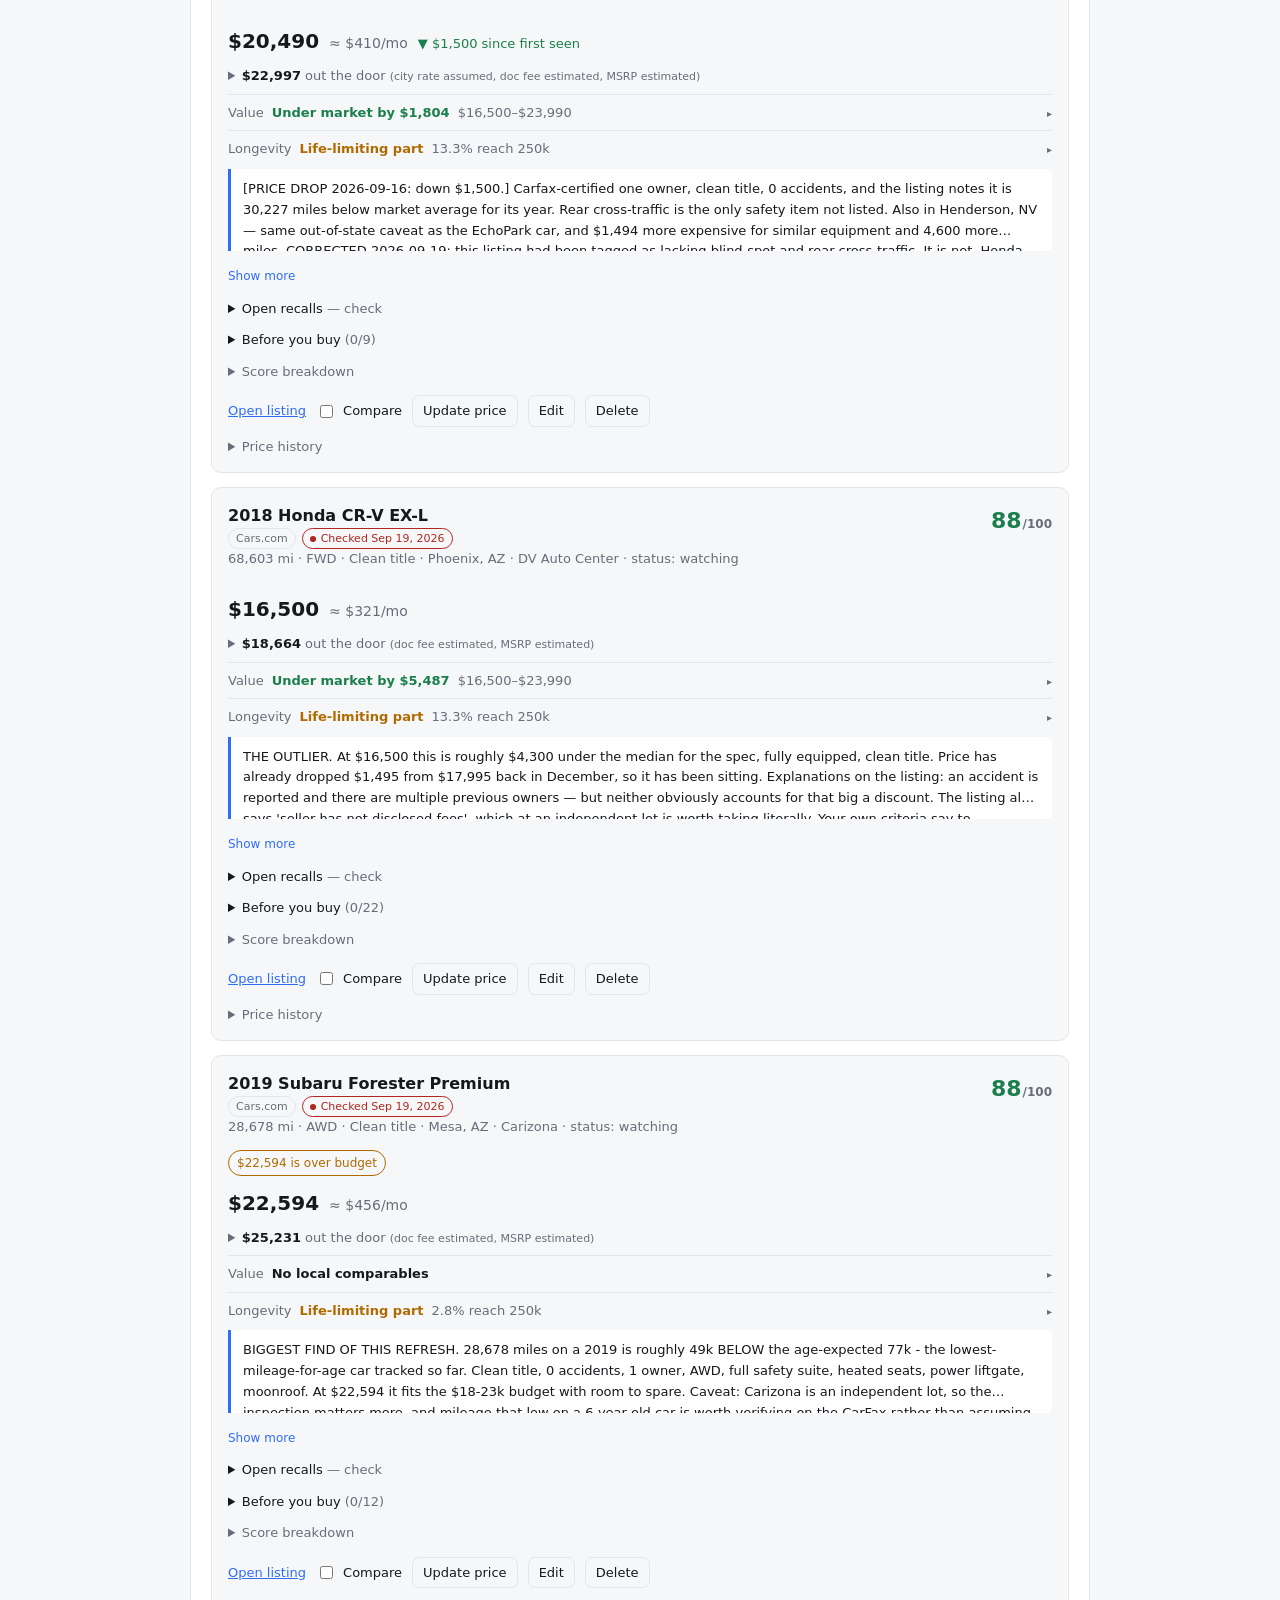
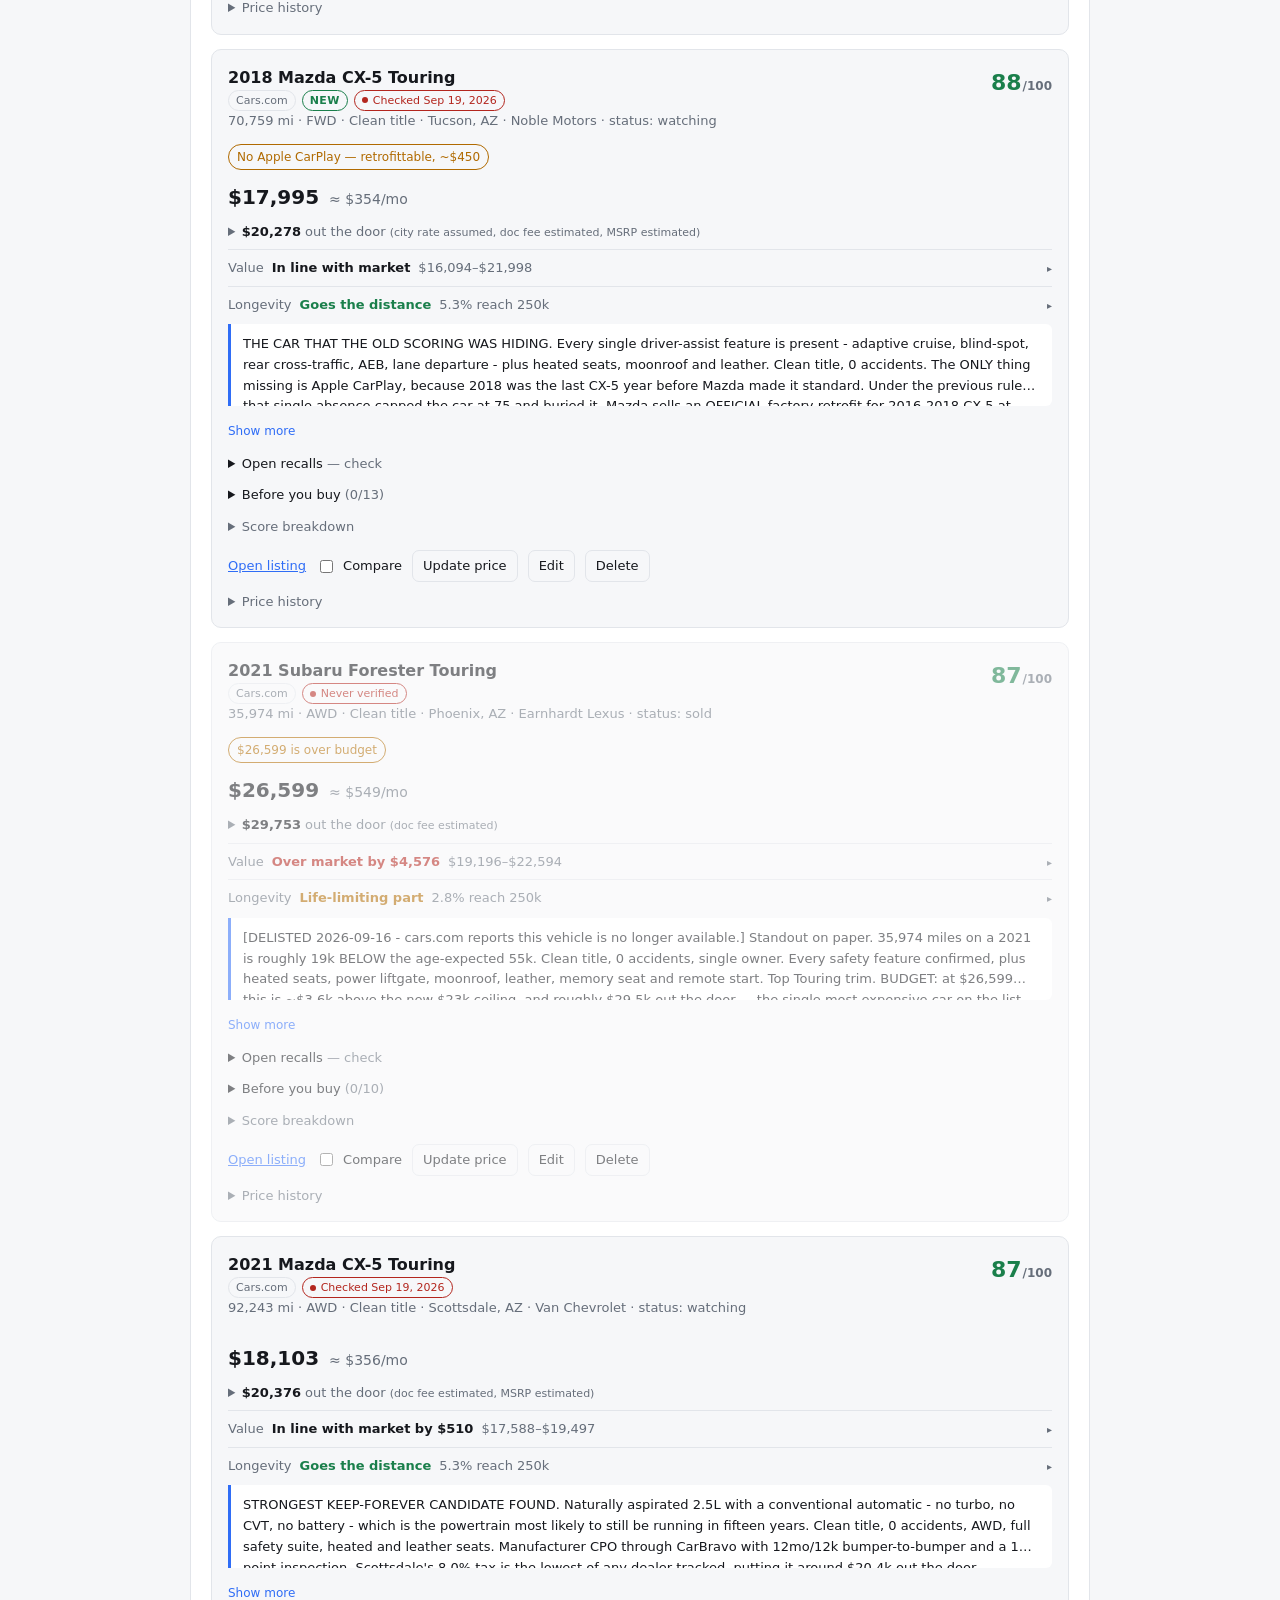
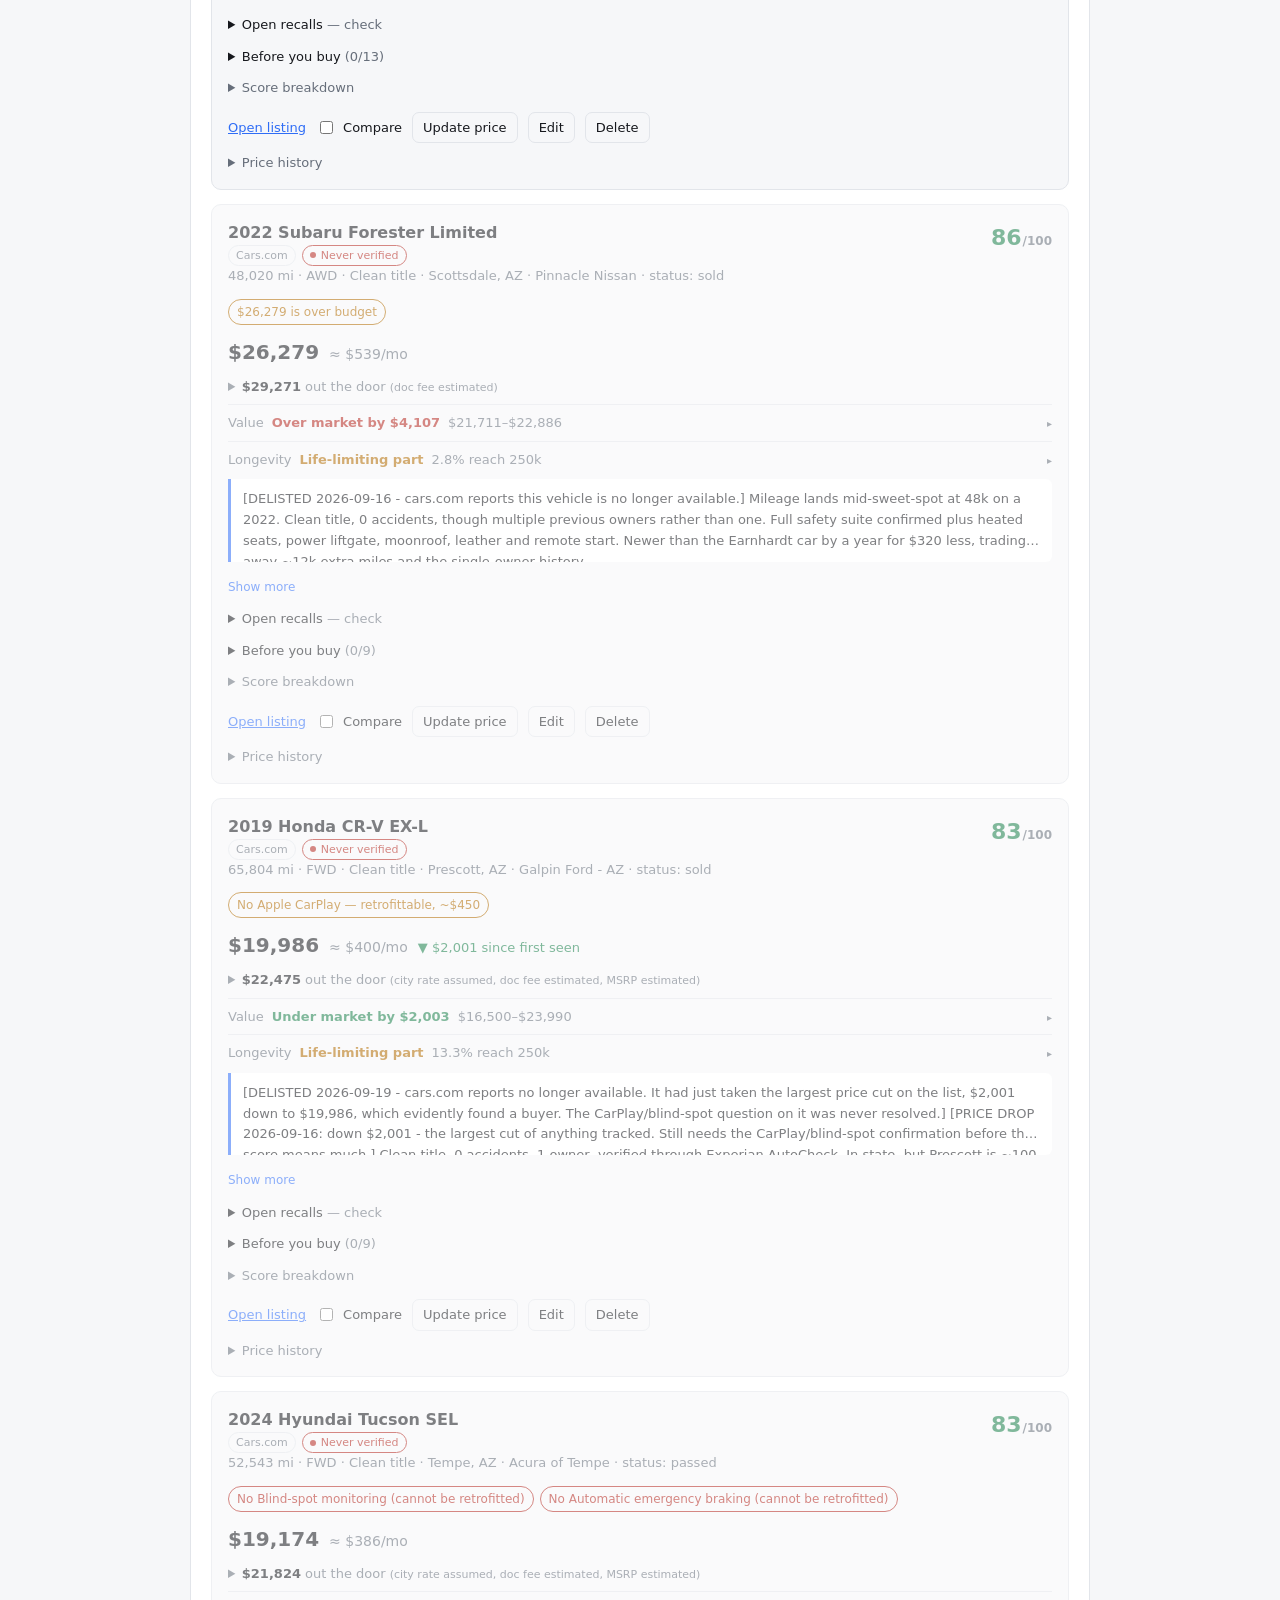
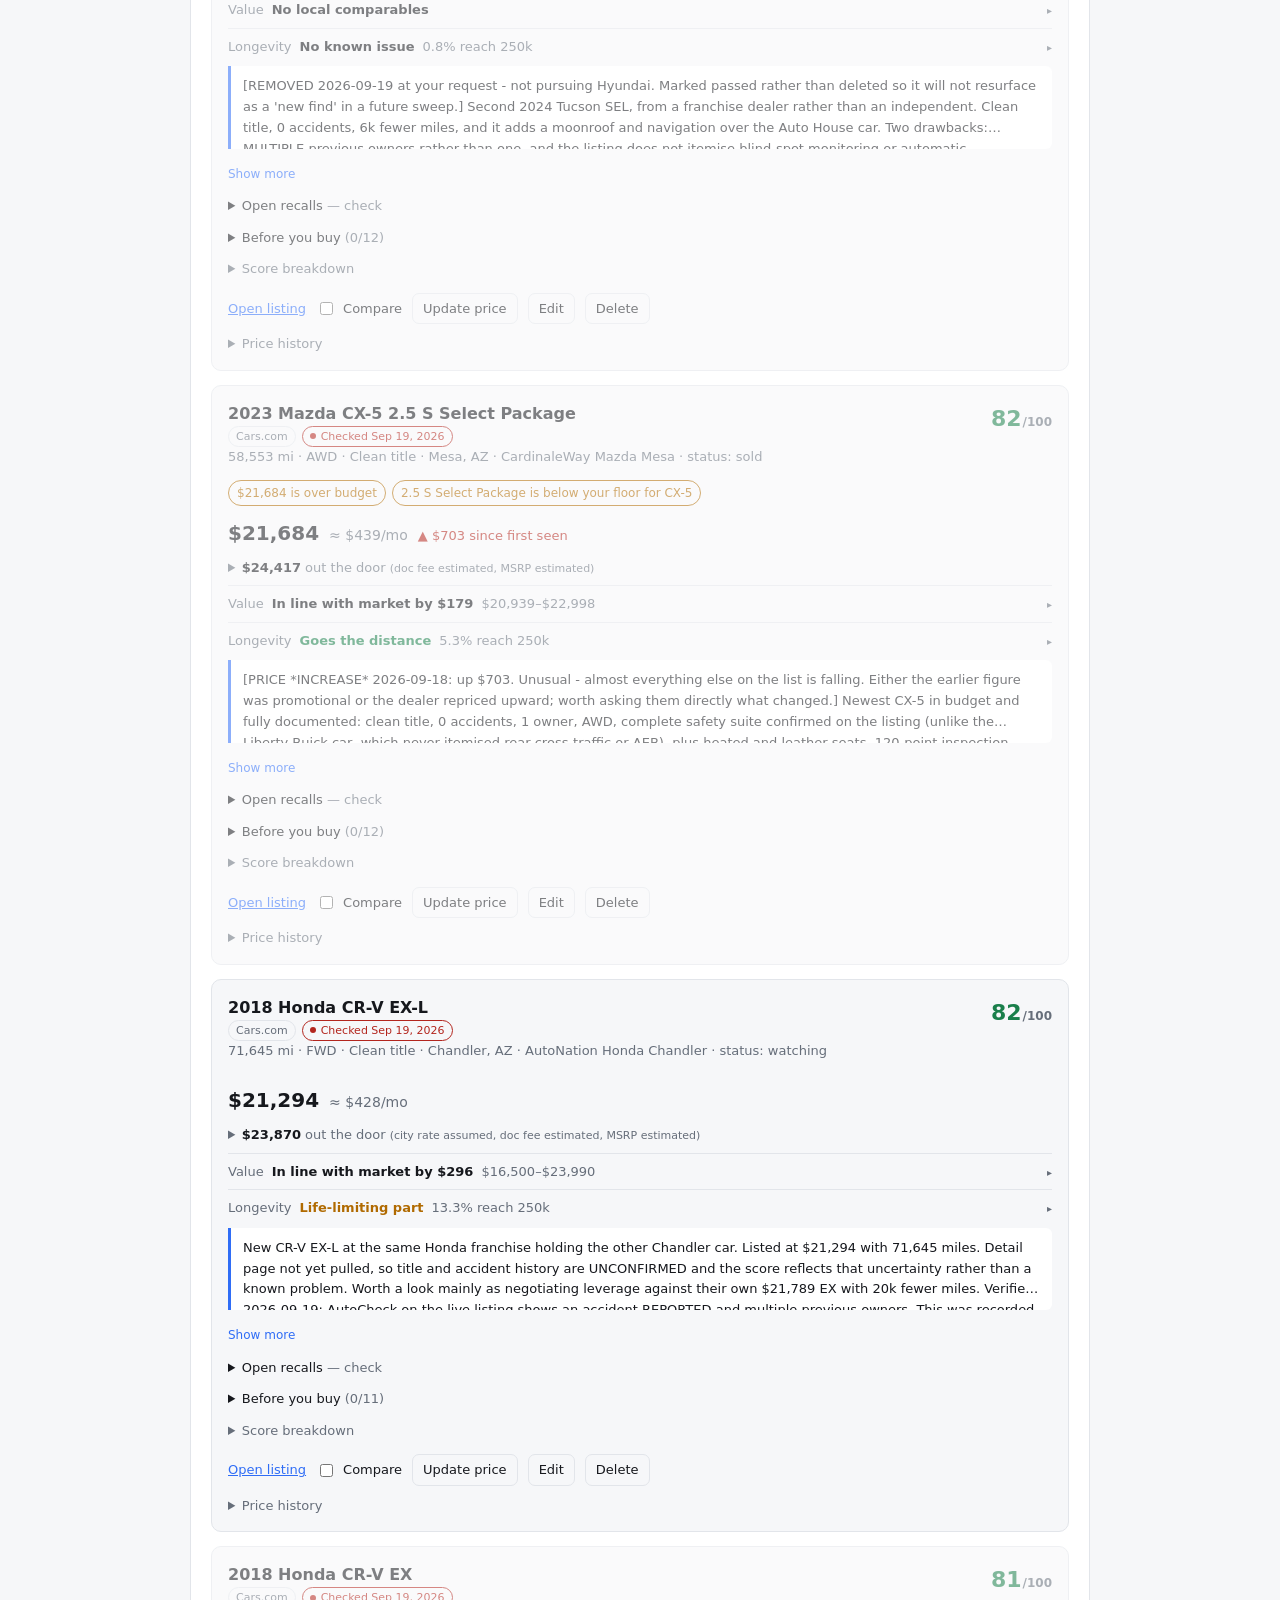
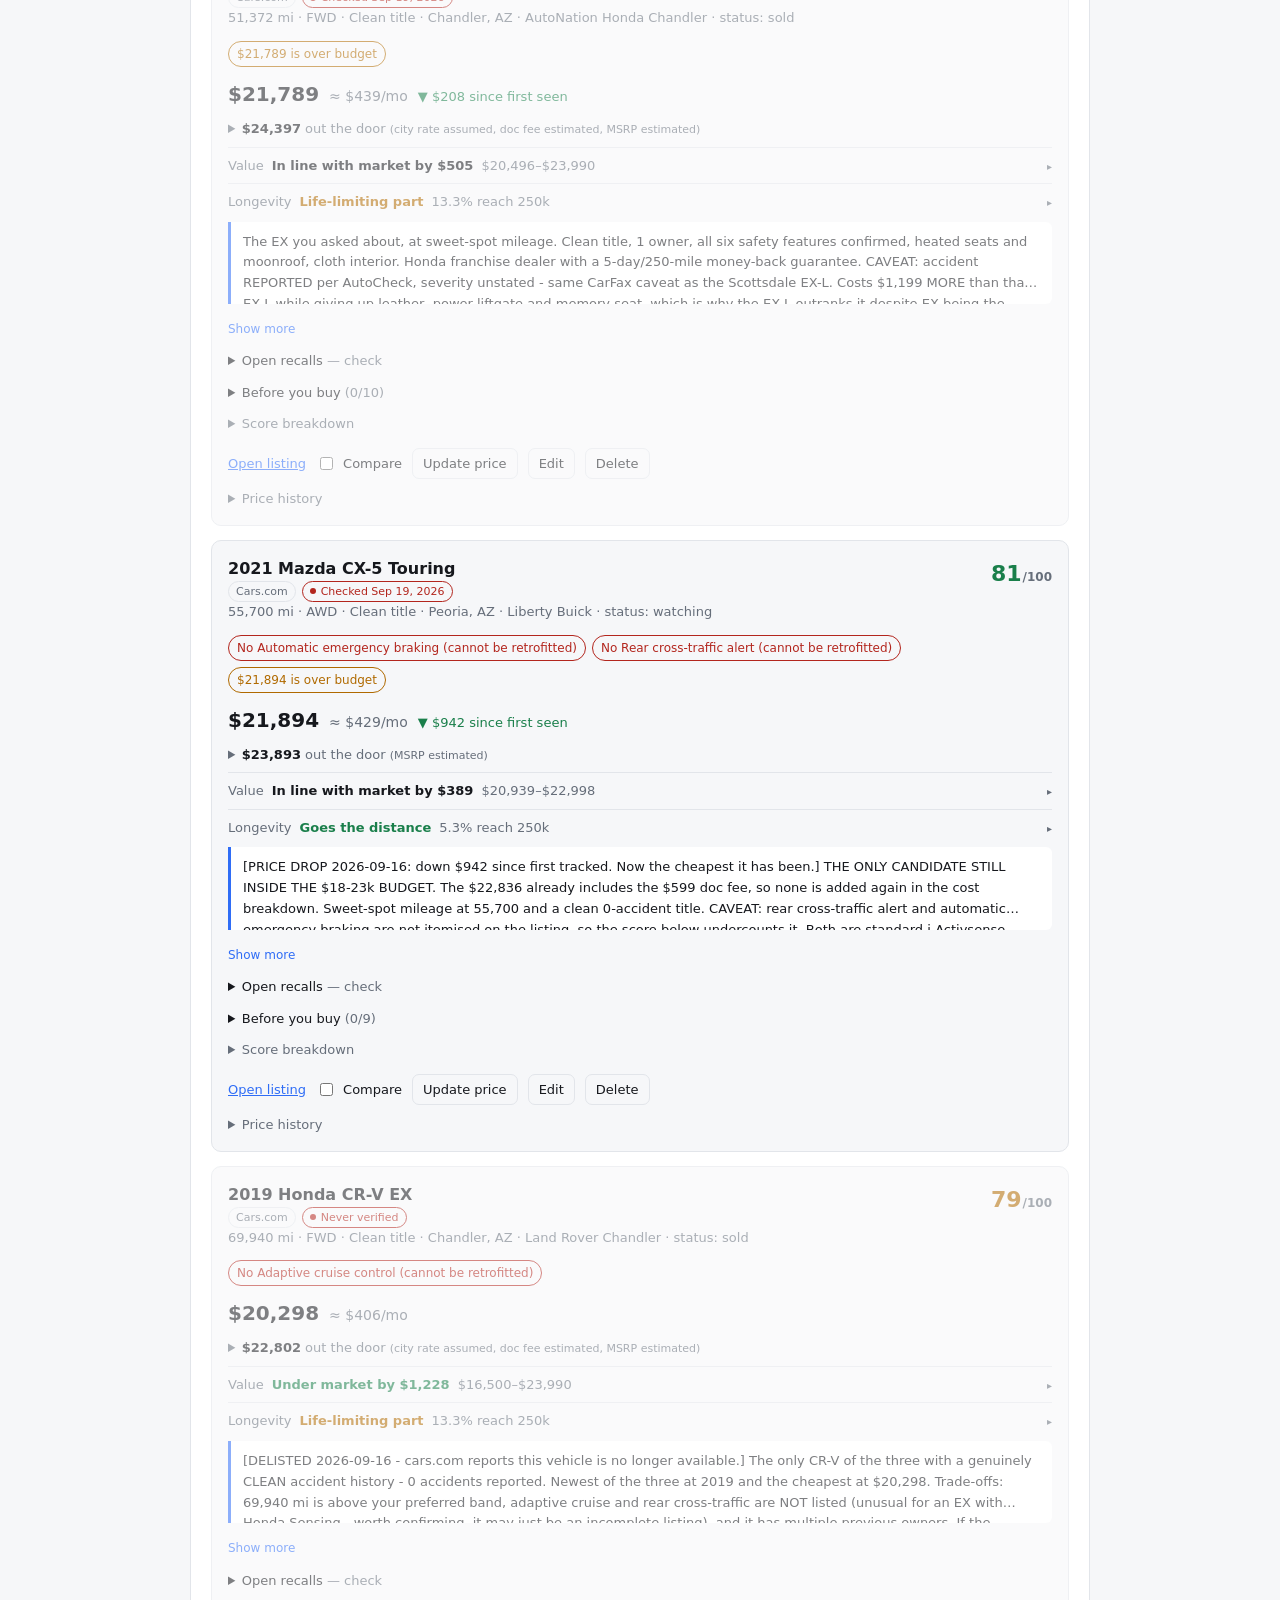
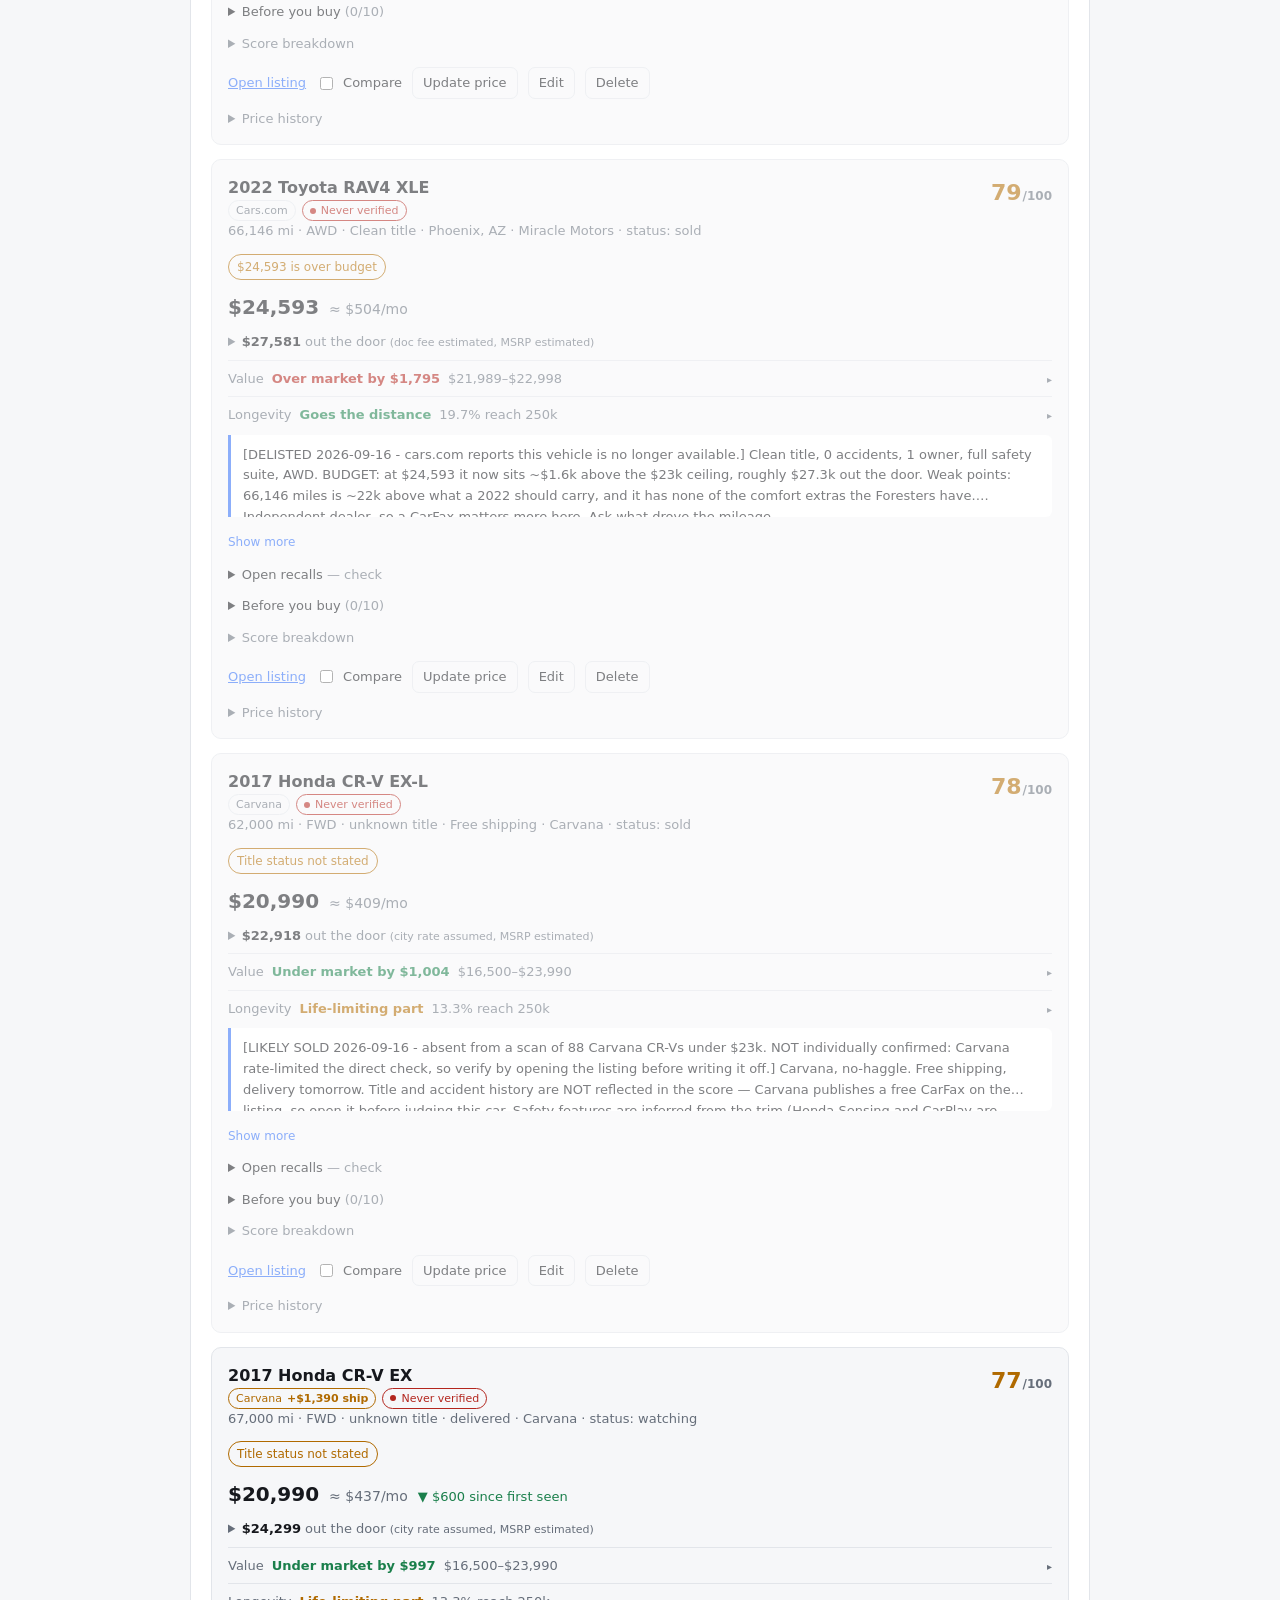
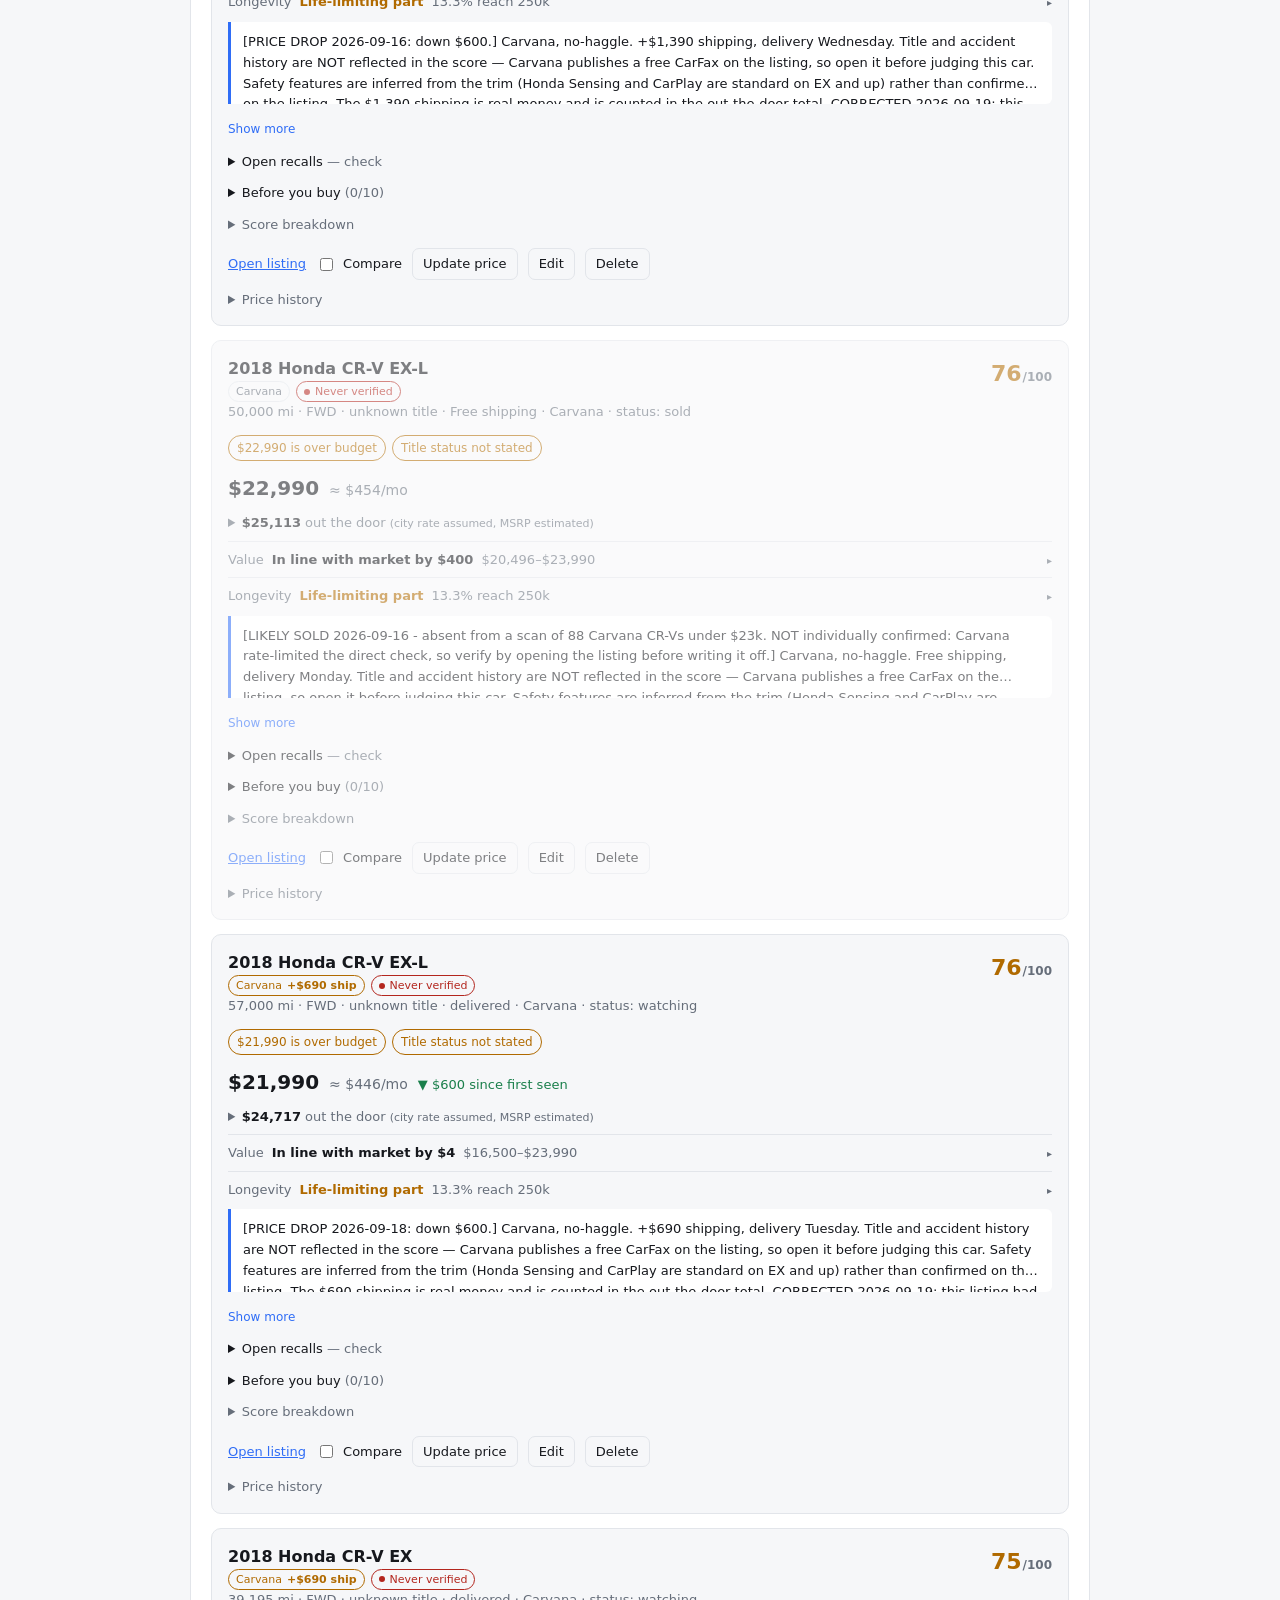
==== commit 6b5599fa: "Relabel "Re-check now"; stop stuffing shipping into location The button said "Re-check now", which i" ====
--- a/index.html
+++ b/index.html
@@ -22,7 +22,7 @@
   <div class="freshness" id="freshness" hidden>
     <span class="fdot" id="freshDot" aria-hidden="true"></span>
     <span class="ftext" id="freshText"></span>
-    <button type="button" class="ghost fbtn" id="freshRefresh">Re-check now</button>
+    <button type="button" class="ghost fbtn" id="freshRefresh" title="Re-downloads the published data. It does not contact the listing sites — only a check run does that.">Reload data</button>
   </div>
 
   <section class="stats" id="stats"></section>
--- a/assets/styles.css
+++ b/assets/styles.css
@@ -383,3 +383,9 @@
   color: var(--accent); font-size: 12px; cursor: pointer; width: auto;
 }
 .notes-more:hover { text-decoration: underline; }
+
+/* Where the car is listed. Carries the delivery fee when there is one, because that
+   is the practical difference between a Carvana car and a local dealer's. */
+.badge-src { border-color: var(--line); color: var(--muted); }
+.badge-src.has-ship { border-color: var(--ok); color: var(--ok); }
+.badge-src b { font-weight: 600; }
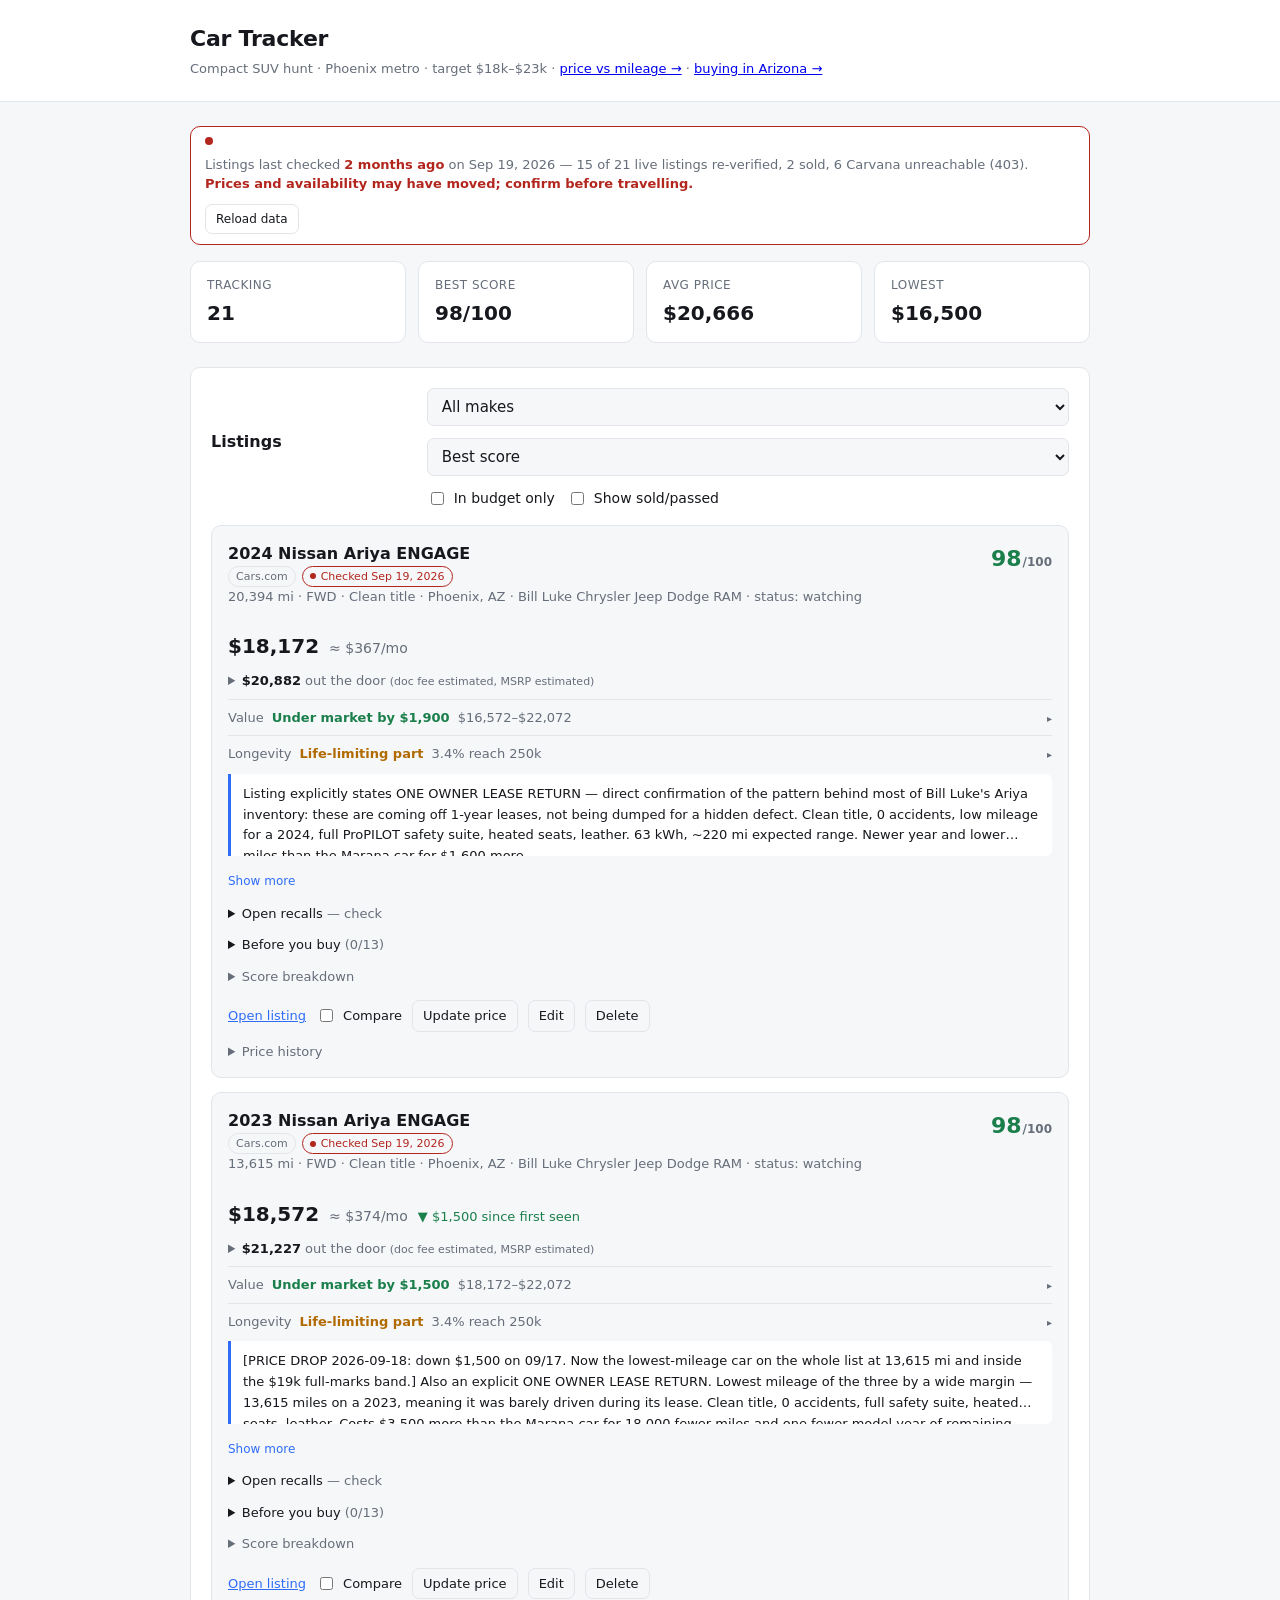
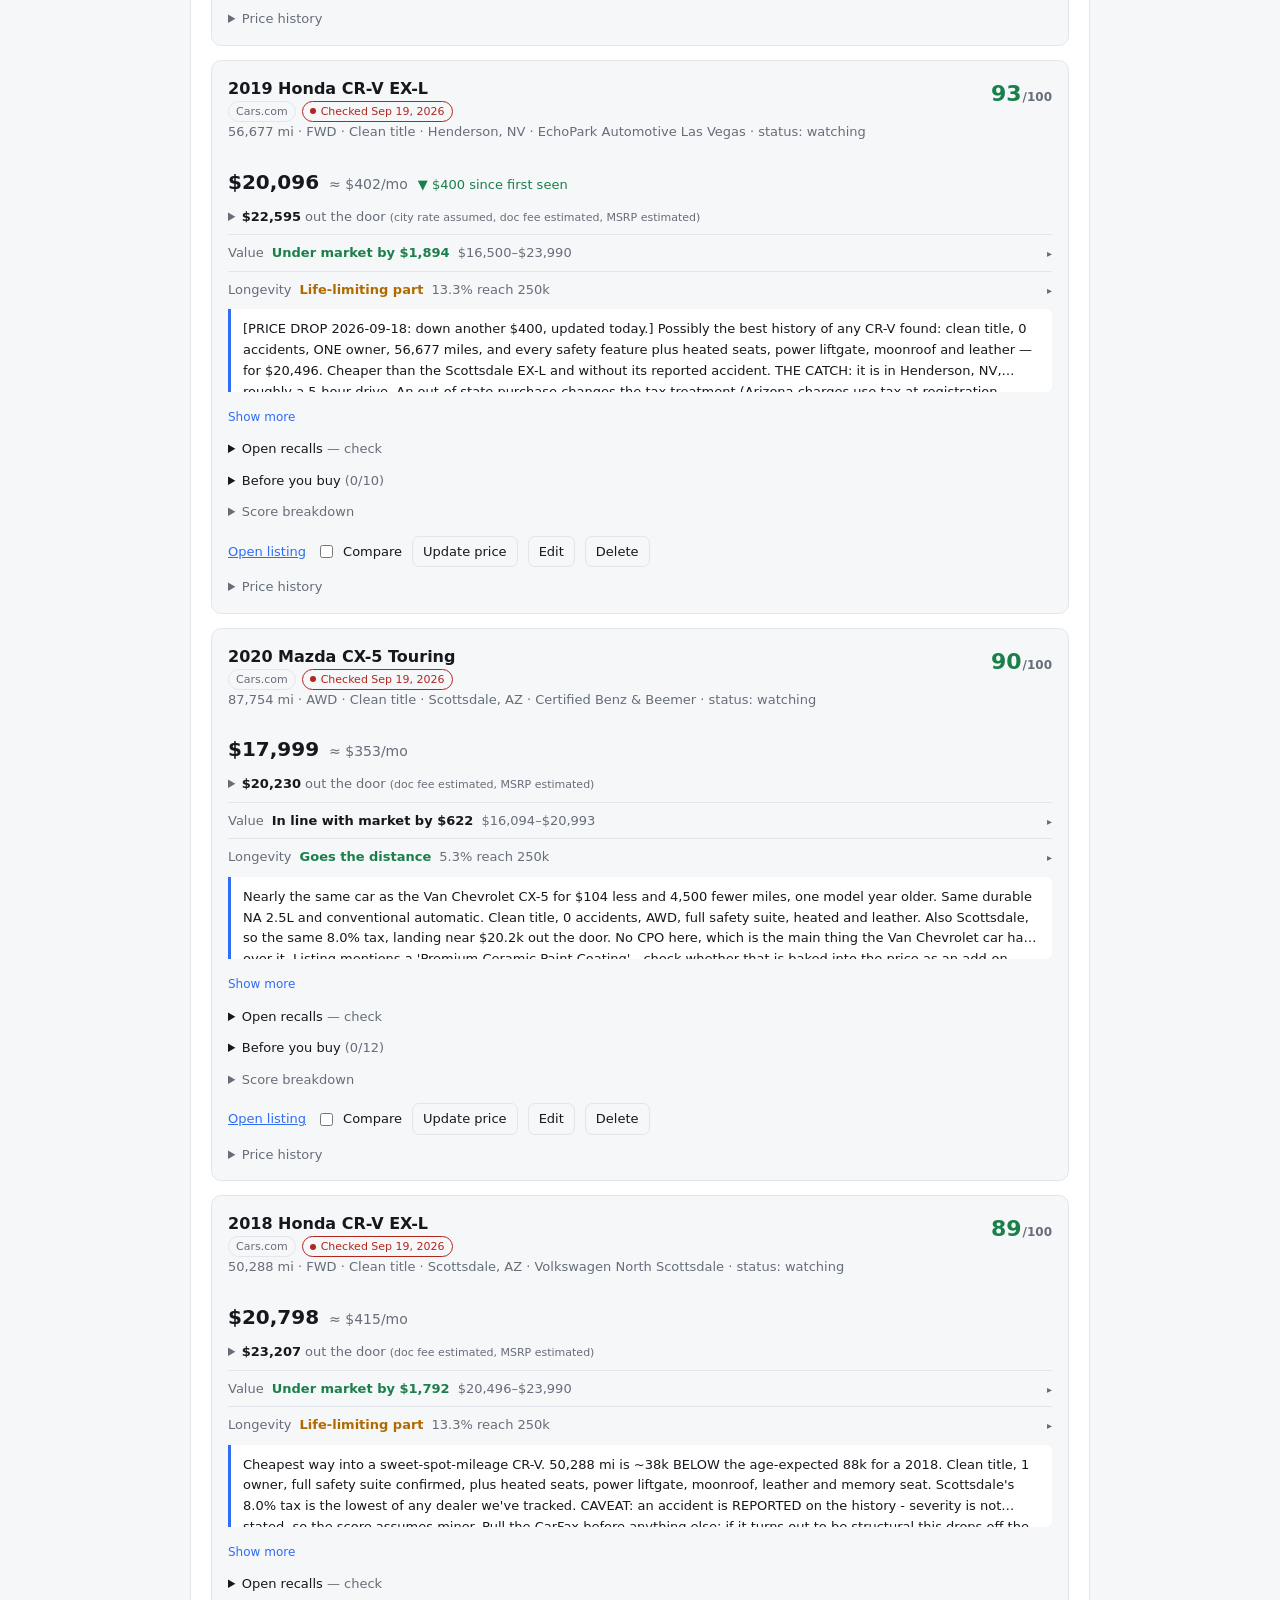
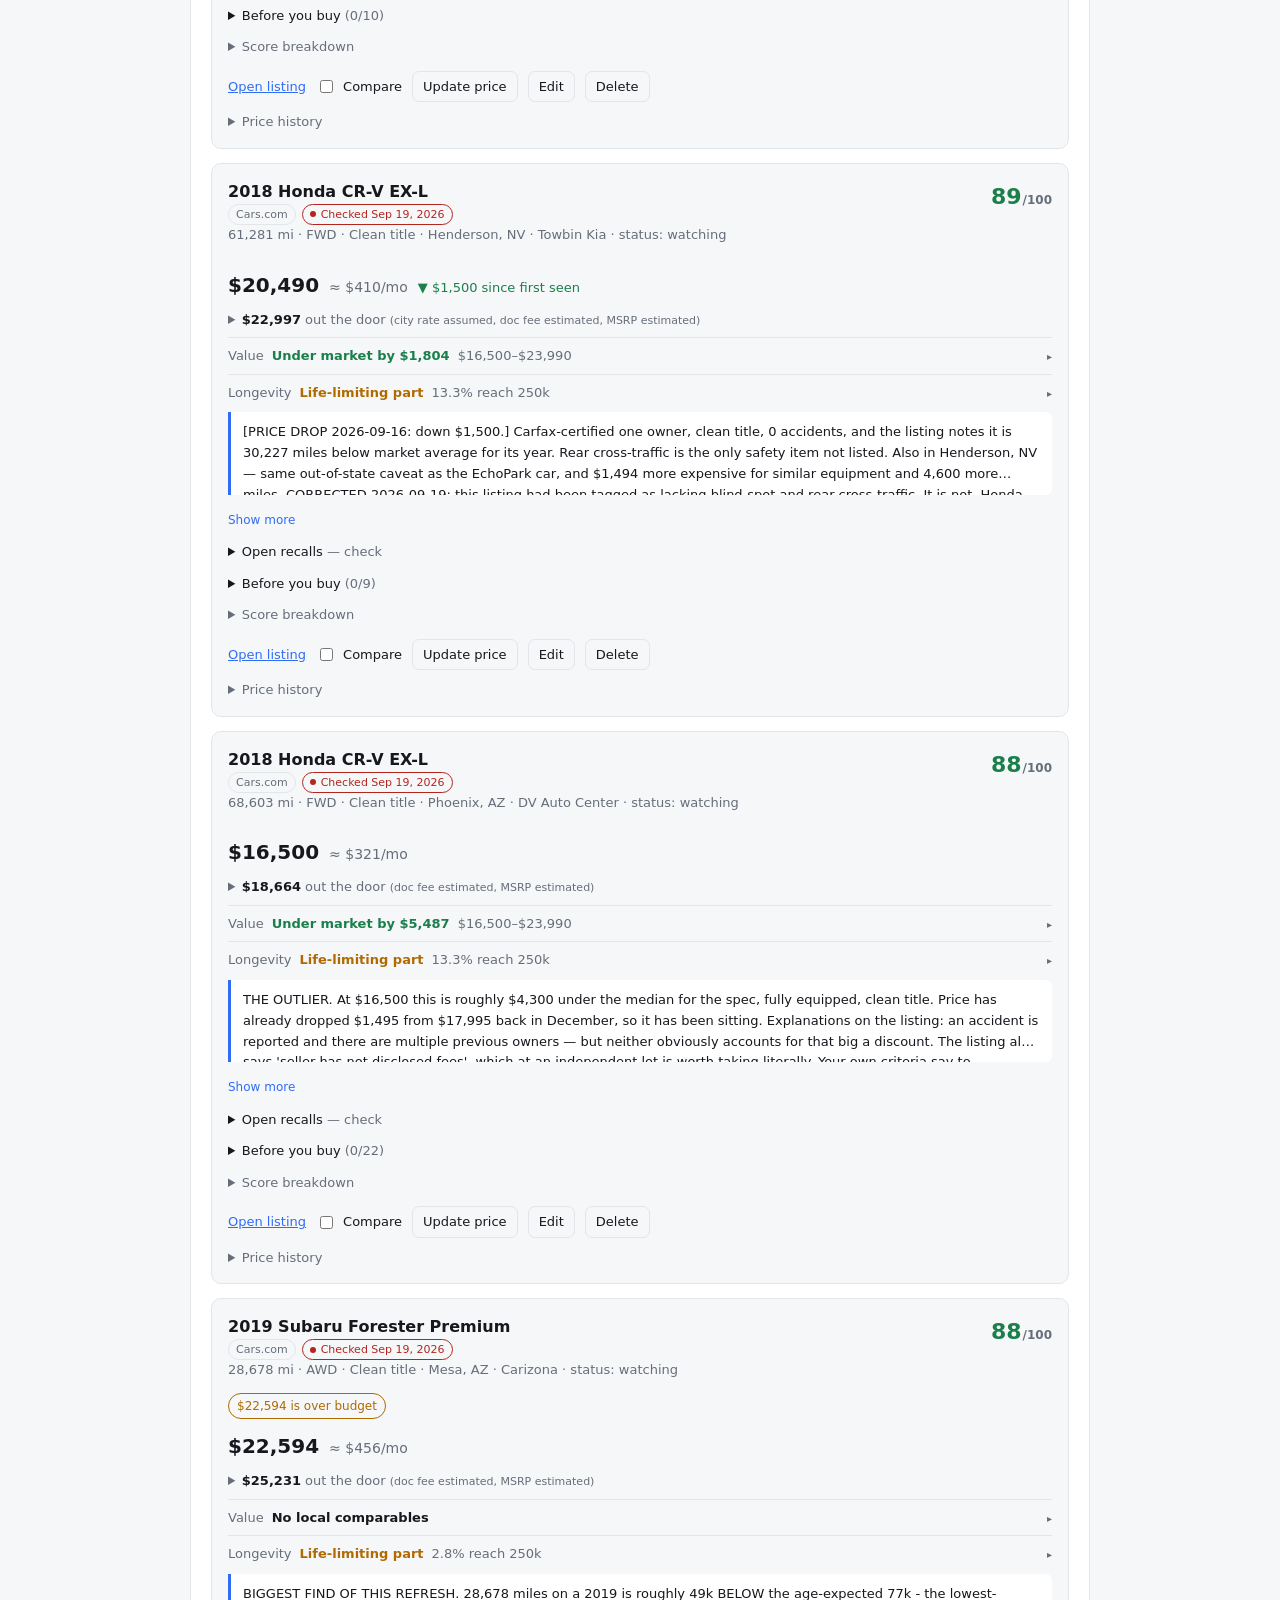
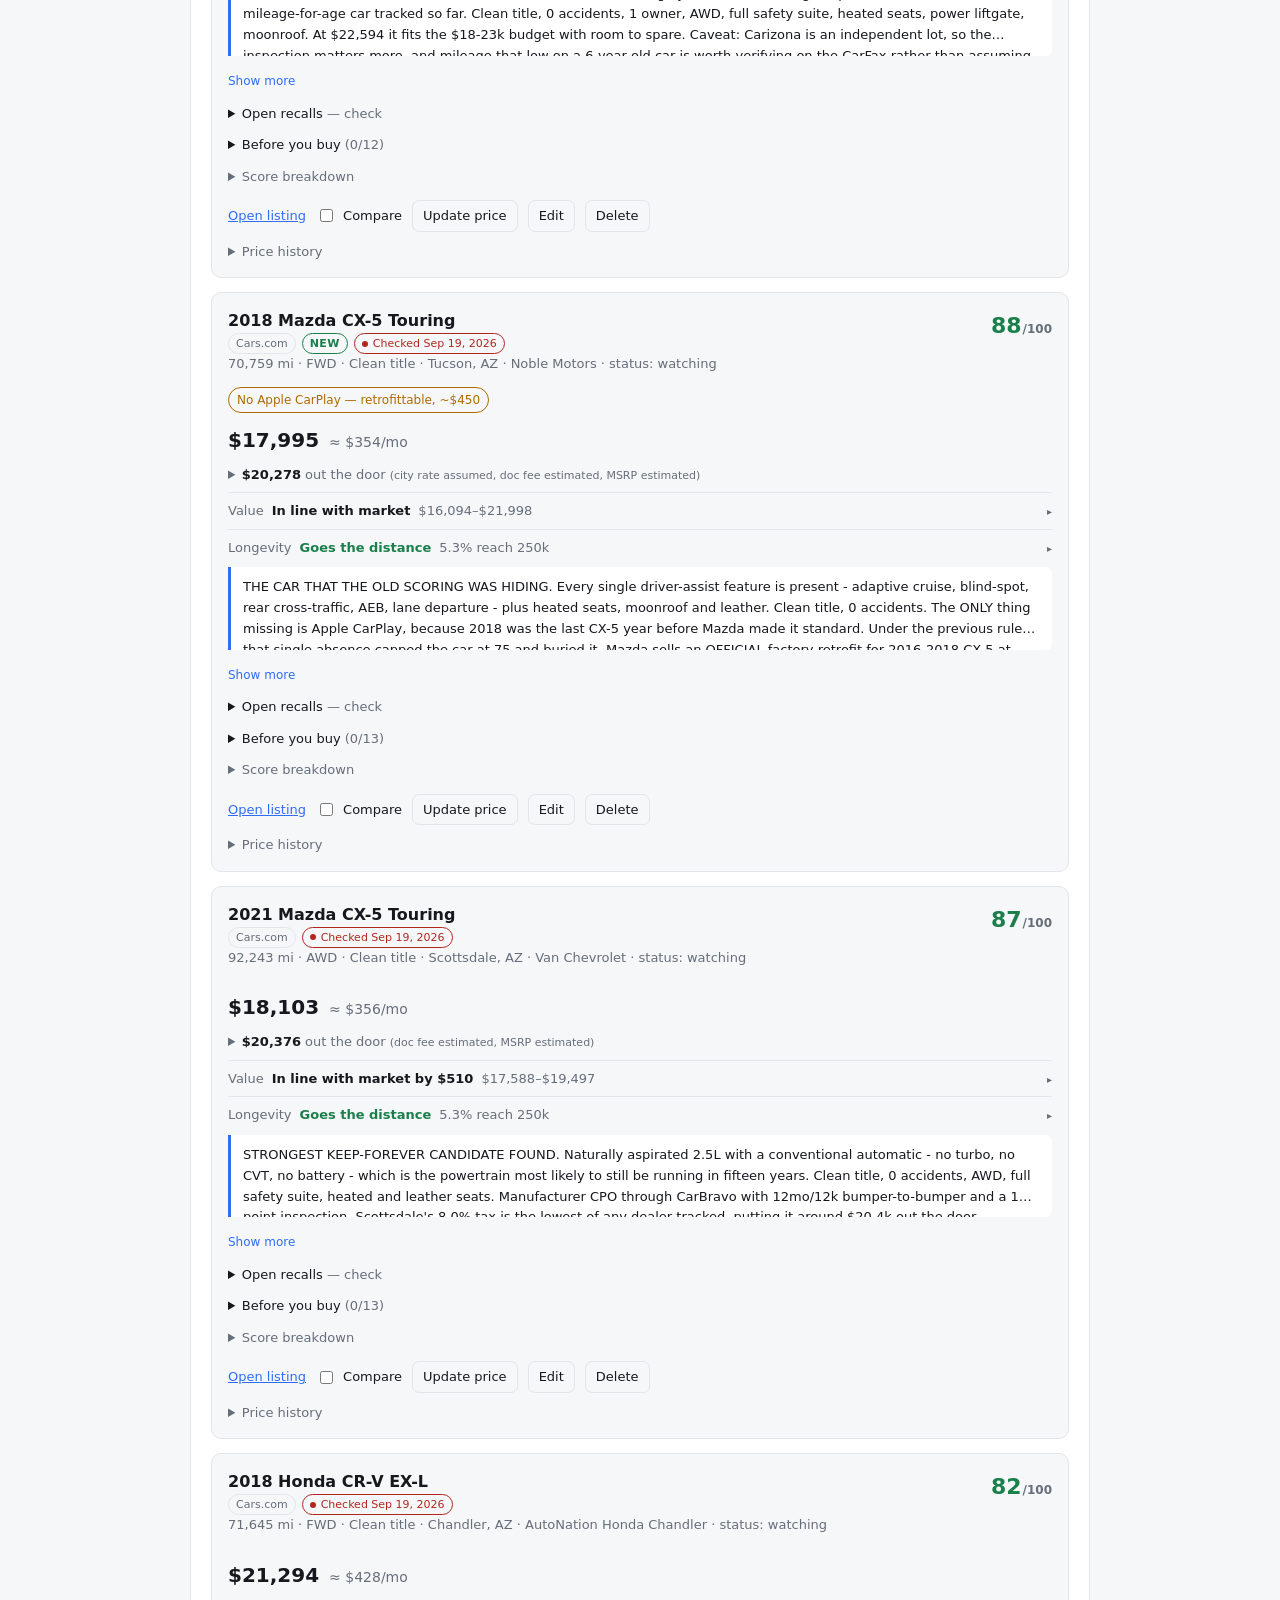
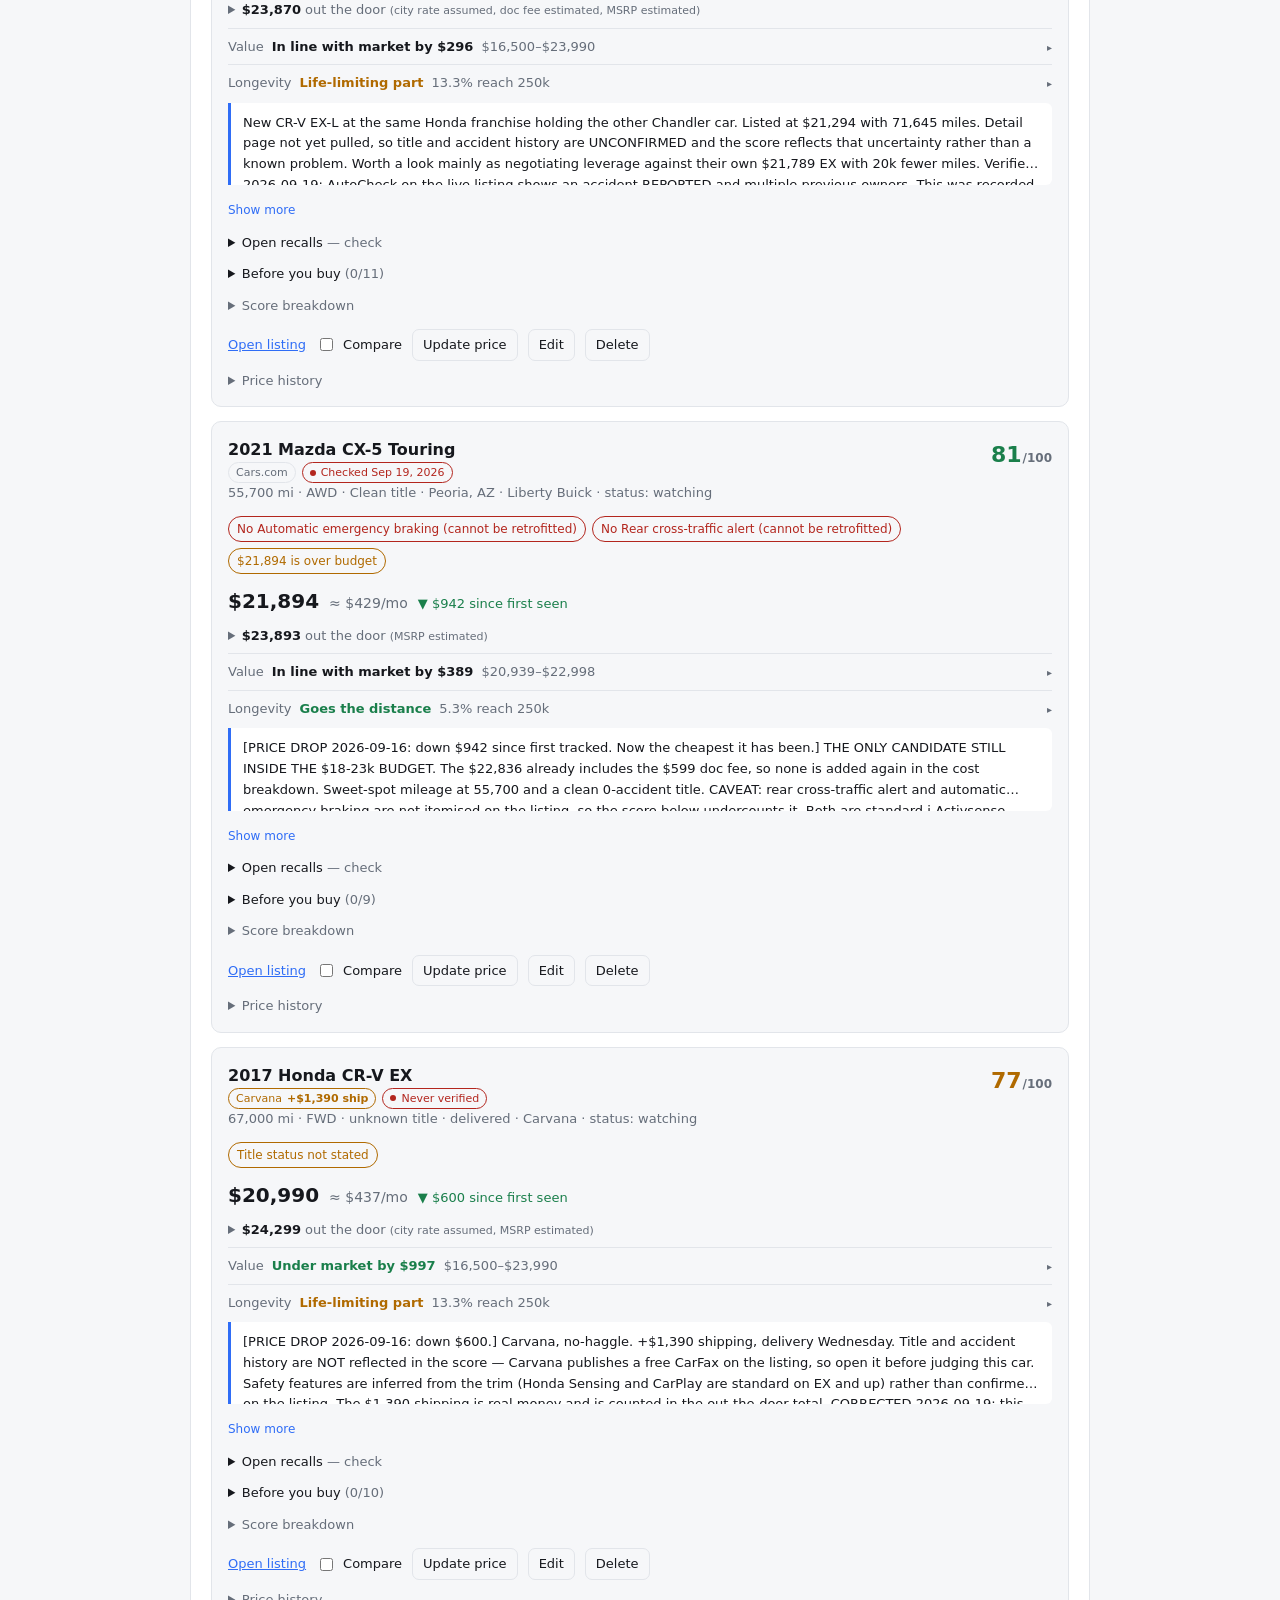
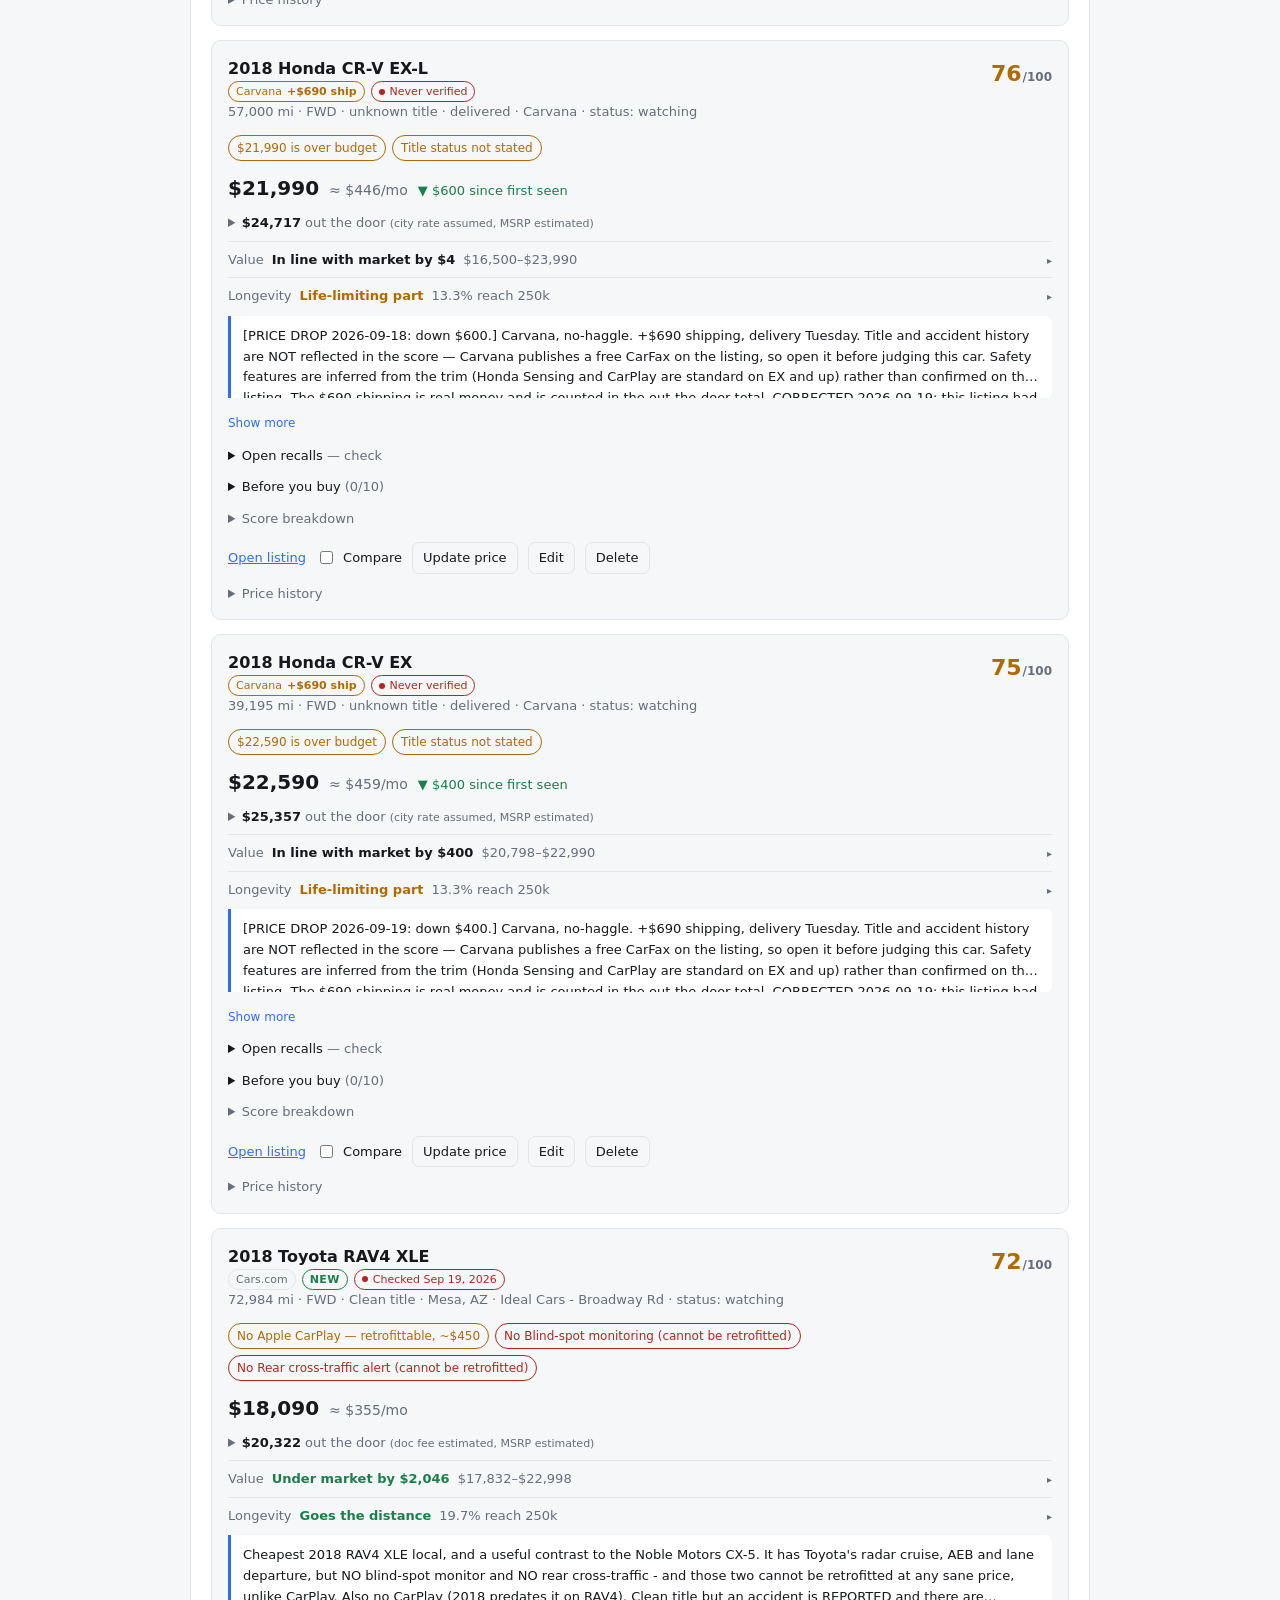
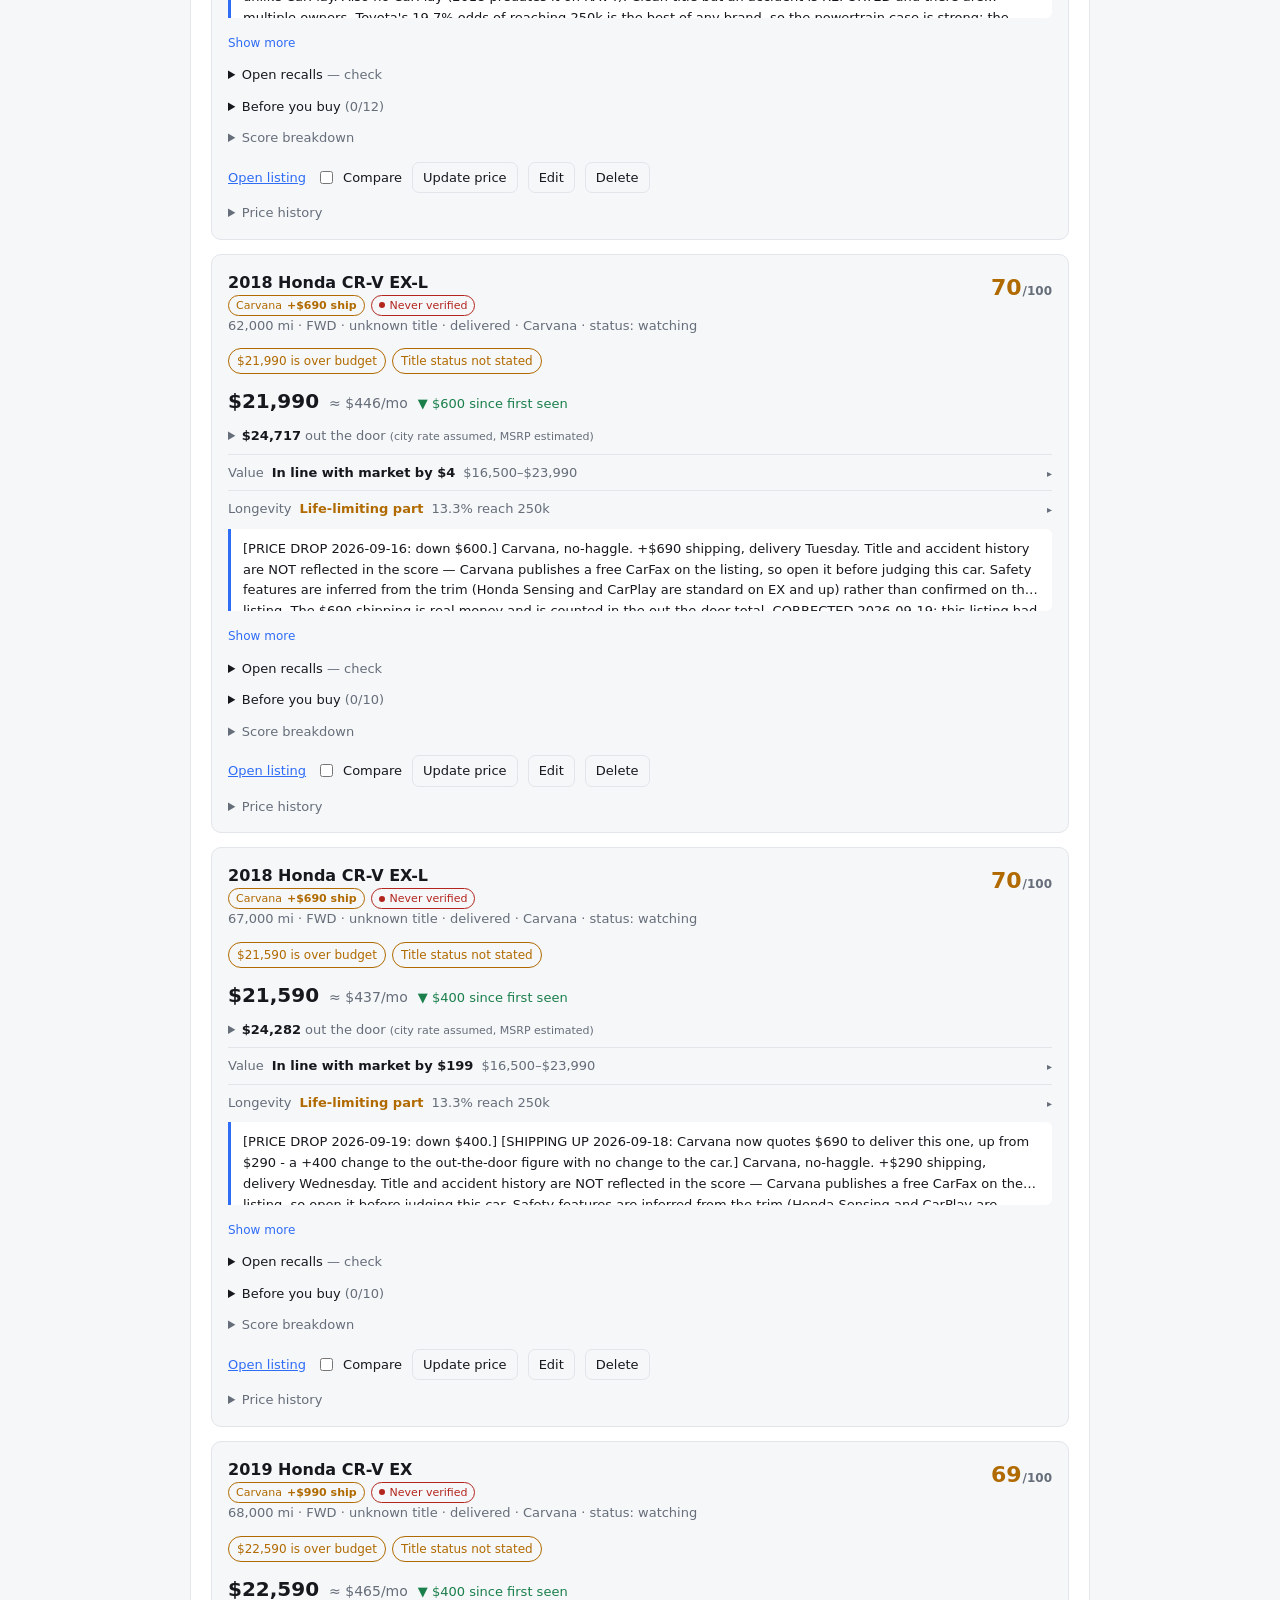
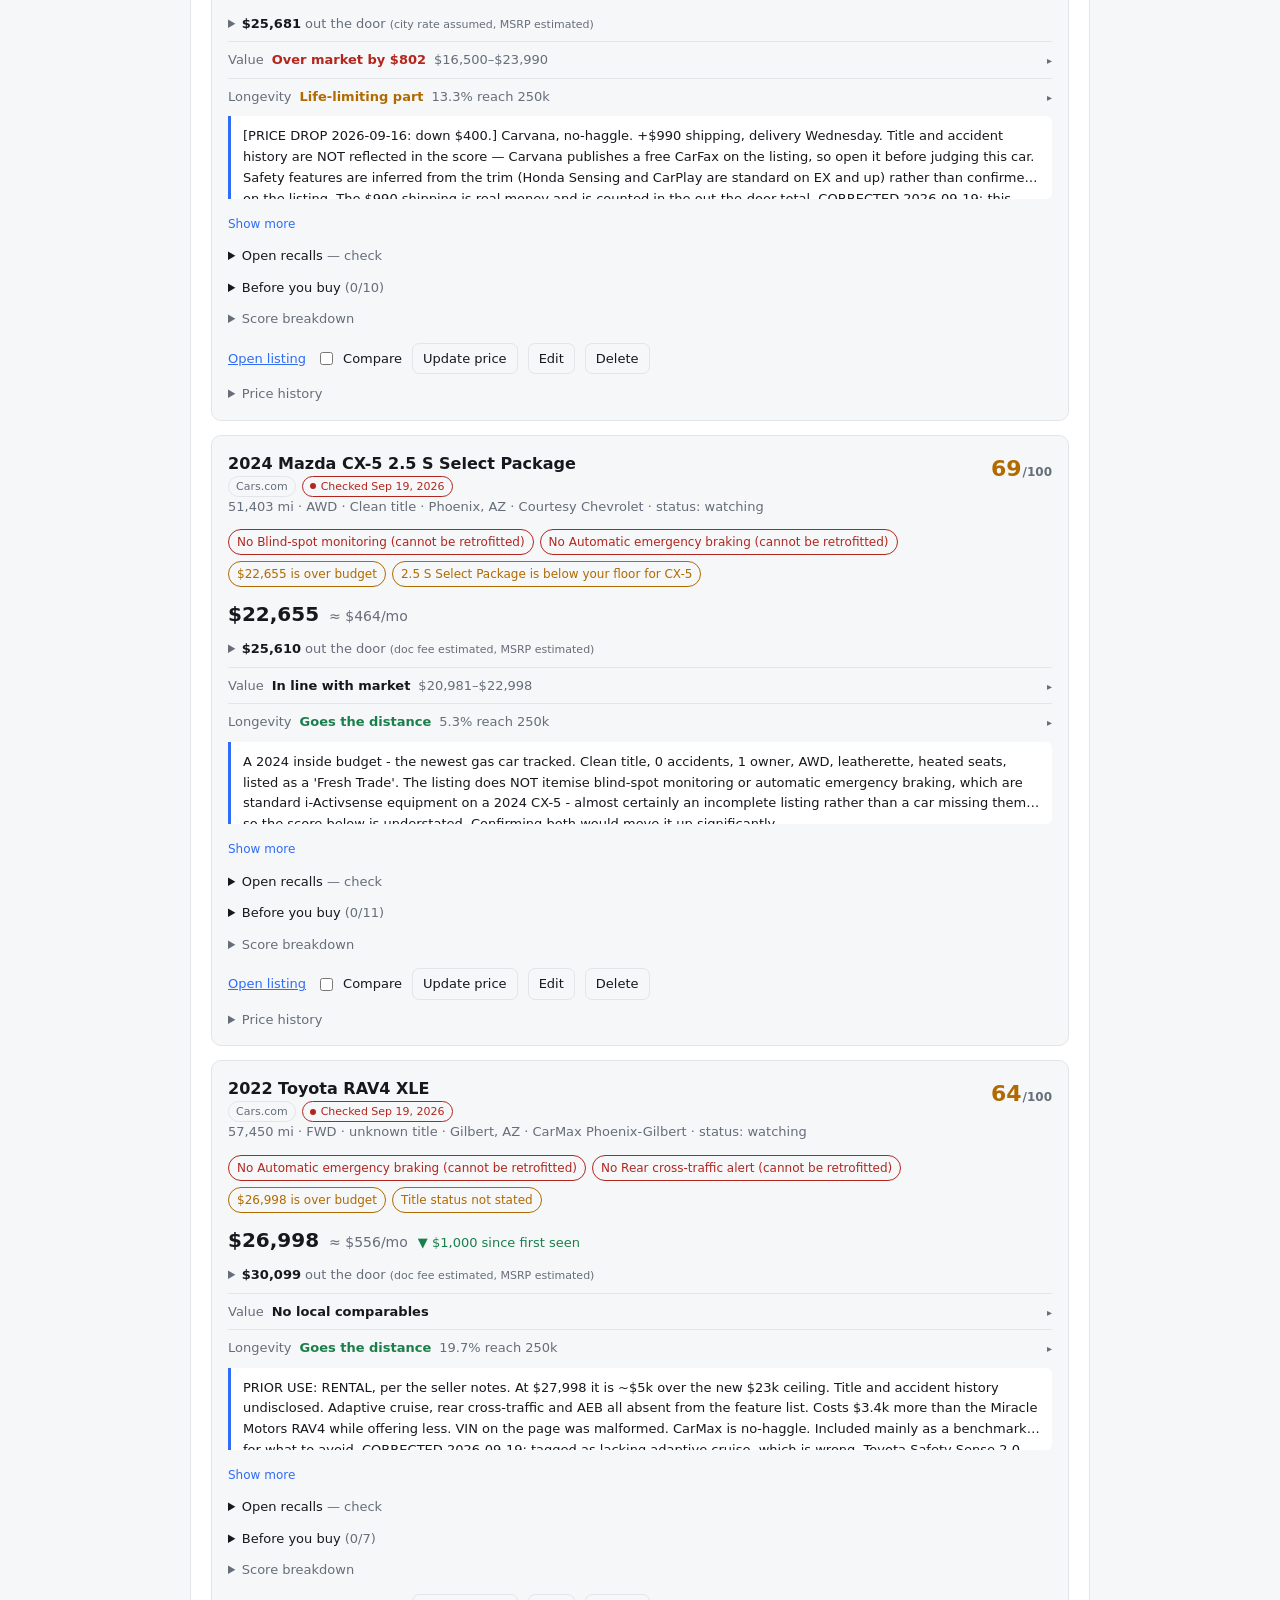
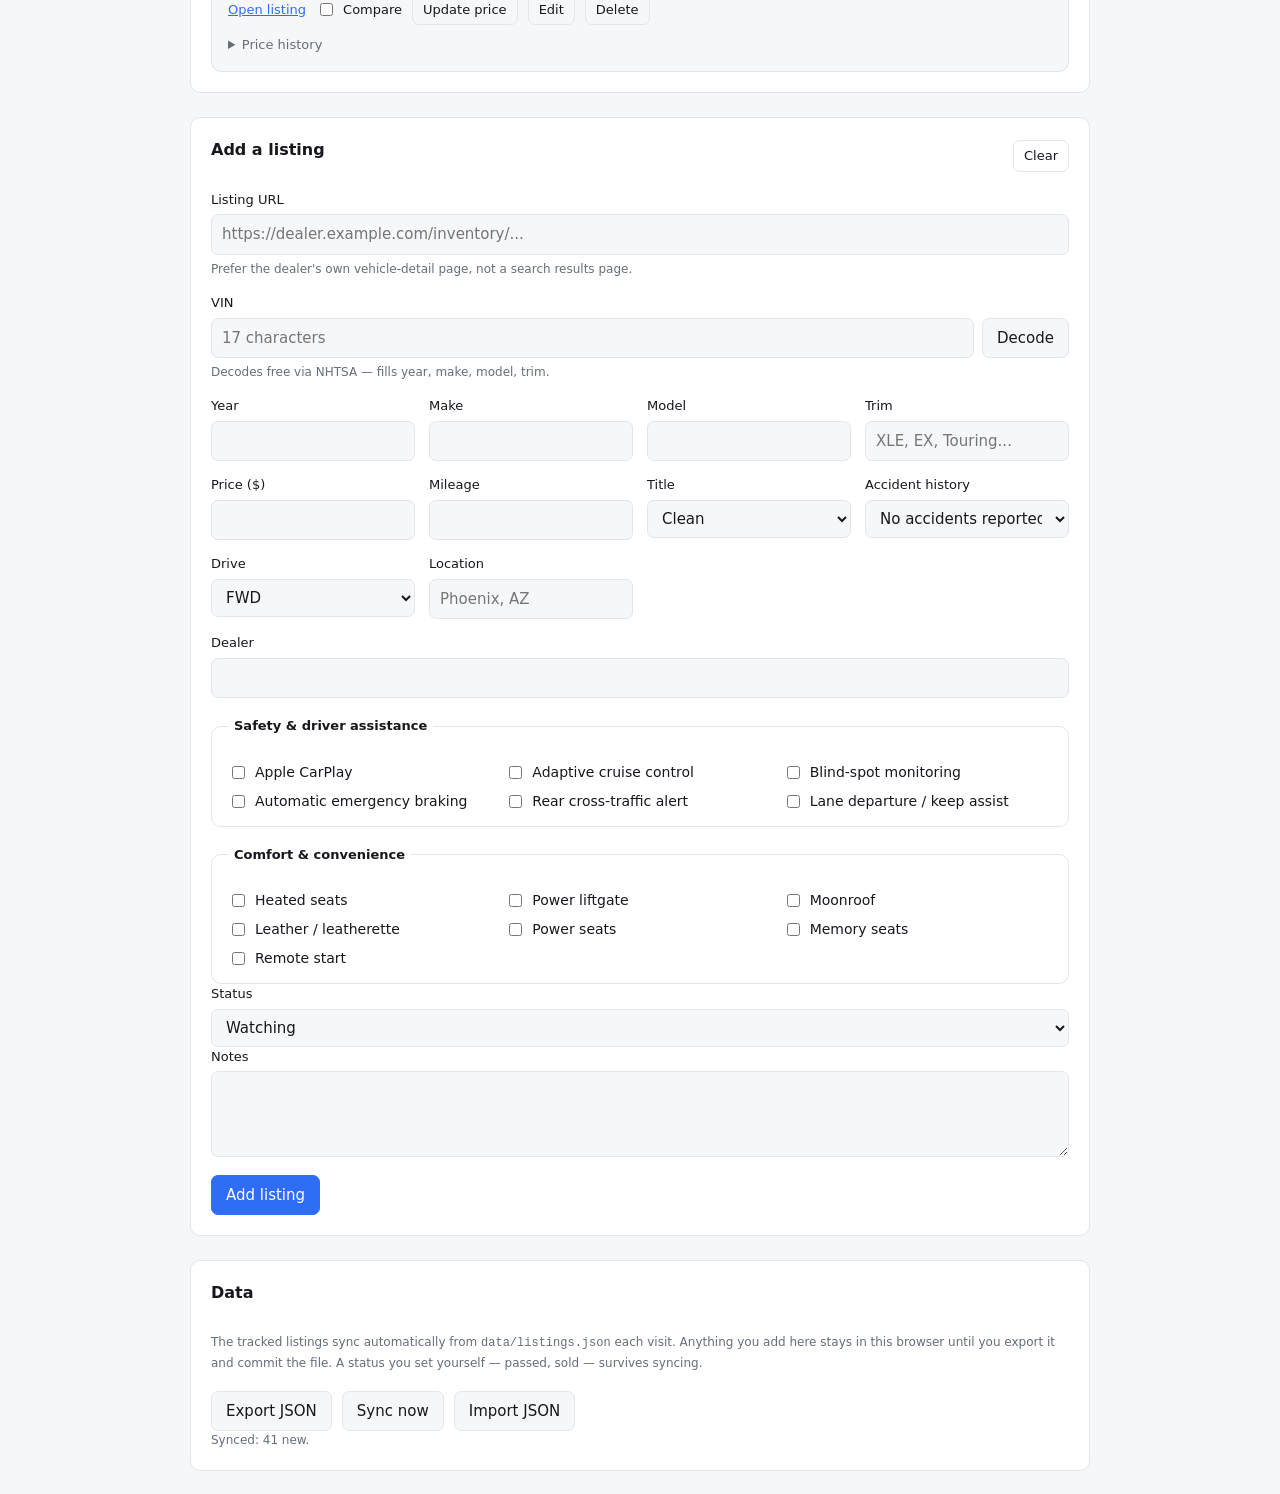
==== commit a4fbbd20: "Hide sold cars by default; drop the financing panel Sold and passed listings were shown by default b" ====
--- a/index.html
+++ b/index.html
@@ -26,37 +26,6 @@
   </div>
 
   <section class="stats" id="stats"></section>
-
-  <section class="panel finance">
-    <div class="panel-head">
-      <h2>Financing</h2>
-      <span class="hint" id="financeNote"></span>
-    </div>
-    <div class="grid">
-      <div class="field">
-        <label for="fDown">Cash down ($)</label>
-        <input type="number" id="fDown" min="0" step="500">
-      </div>
-      <div class="field">
-        <label for="fApr">Your APR (%)</label>
-        <input type="number" id="fApr" min="0" max="30" step="0.1">
-      </div>
-      <div class="field">
-        <label for="fTerm">Term (months)</label>
-        <select id="fTerm">
-          <option value="36">36</option>
-          <option value="48">48</option>
-          <option value="60">60</option>
-          <option value="72">72</option>
-        </select>
-      </div>
-    </div>
-    <p class="hint">
-      Monthly figures below are estimates on the out-the-door total, not quotes. Use your own
-      pre-approval rate &mdash; walking in with one is the main defence against being sold a
-      payment instead of a price.
-    </p>
-  </section>
 
   <section class="panel compare-panel" id="comparePanel" hidden>
     <div class="panel-head">
@@ -86,7 +55,7 @@
           <option value="added">Recently added</option>
         </select>
         <label class="check"><input type="checkbox" id="budgetOnly"> In budget only</label>
-        <label class="check"><input type="checkbox" id="hideDead"> Hide sold/passed</label>
+        <label class="check"><input type="checkbox" id="showDead"> Show sold/passed</label>
       </div>
     </div>
     <div id="listings" class="listings"></div>
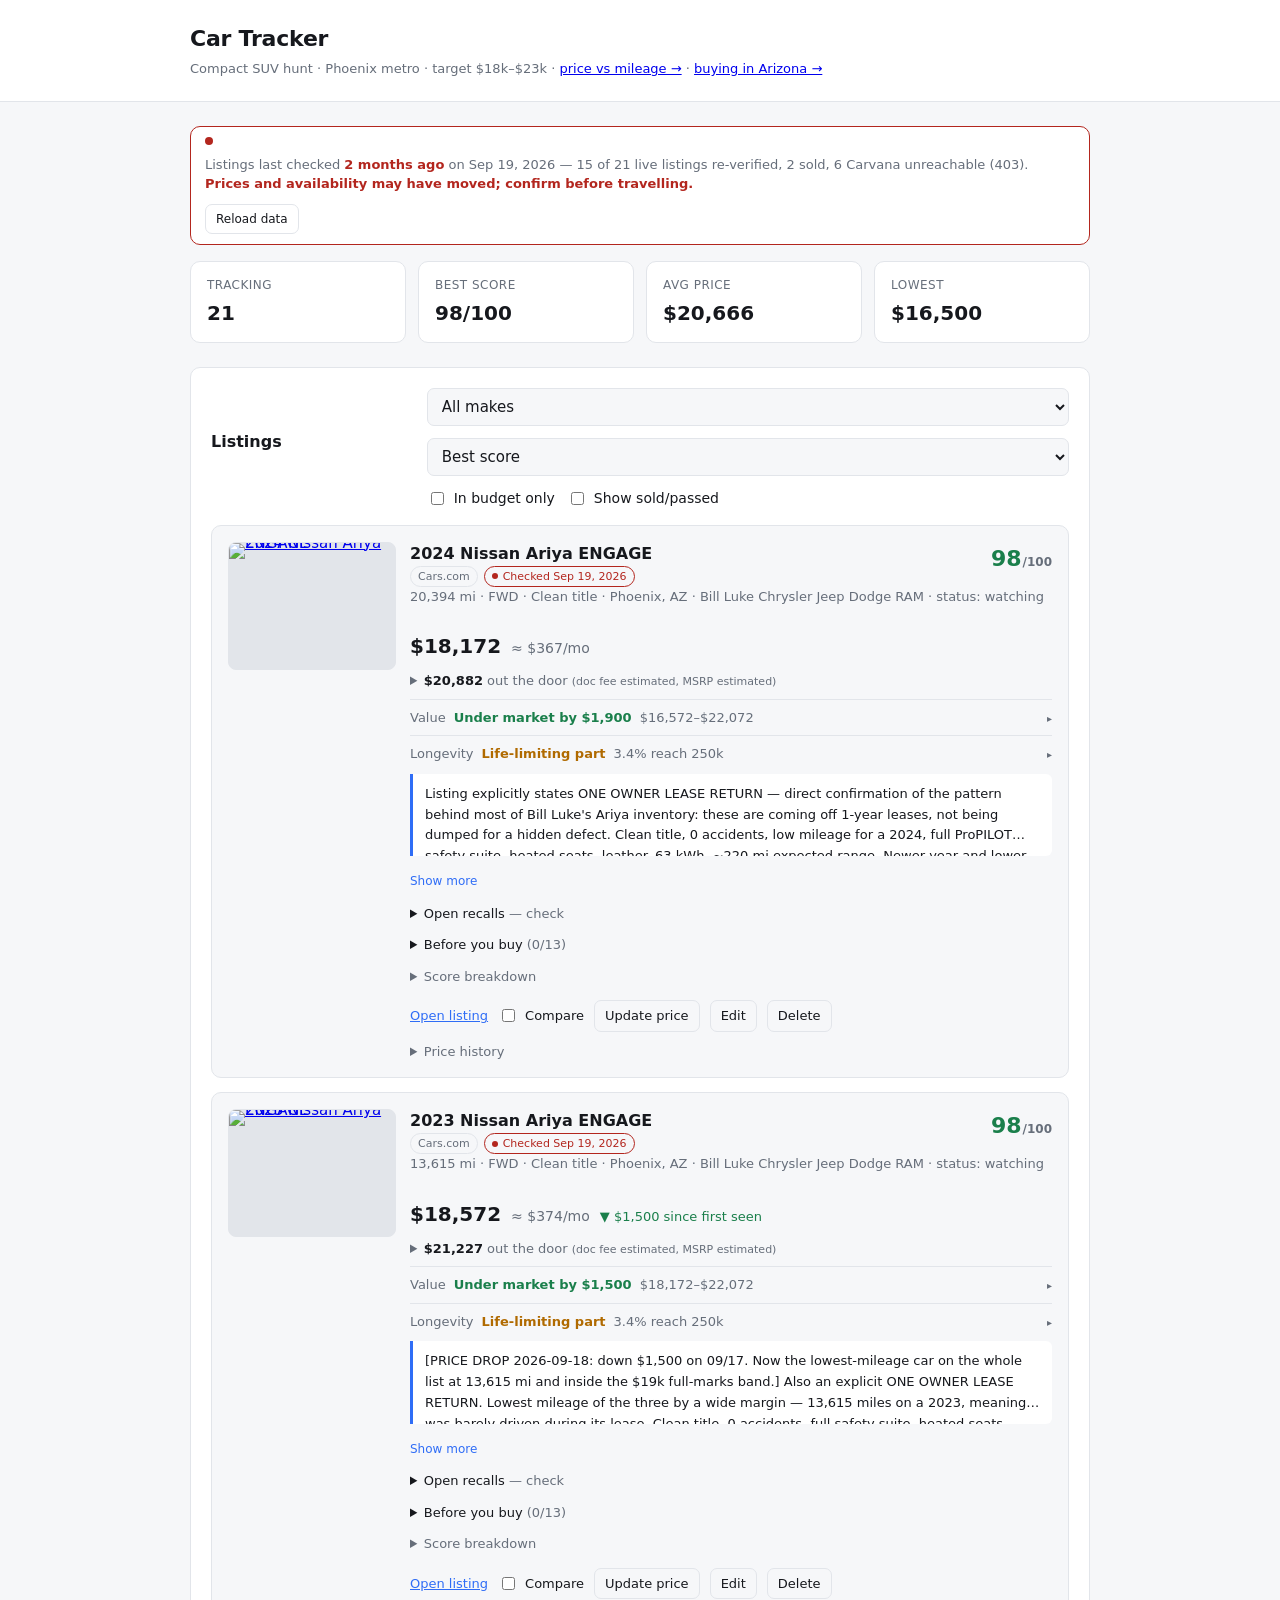
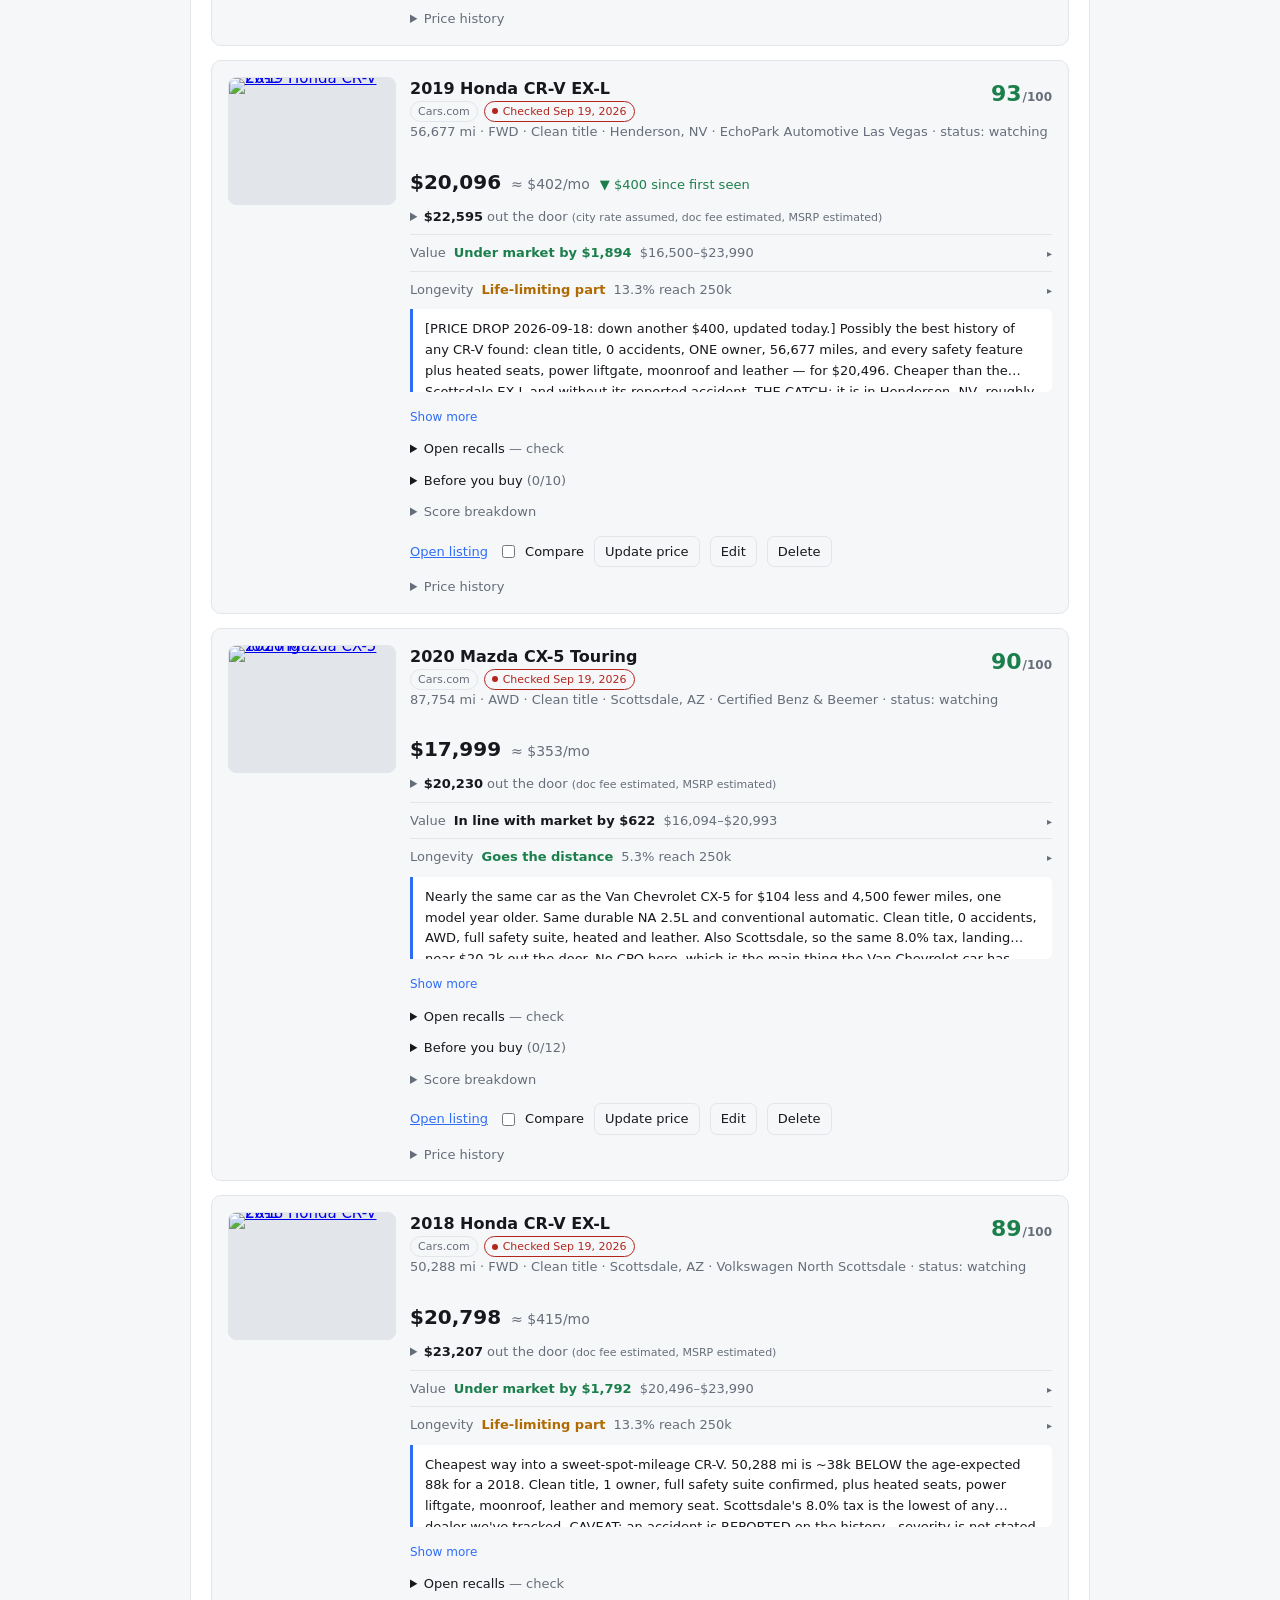
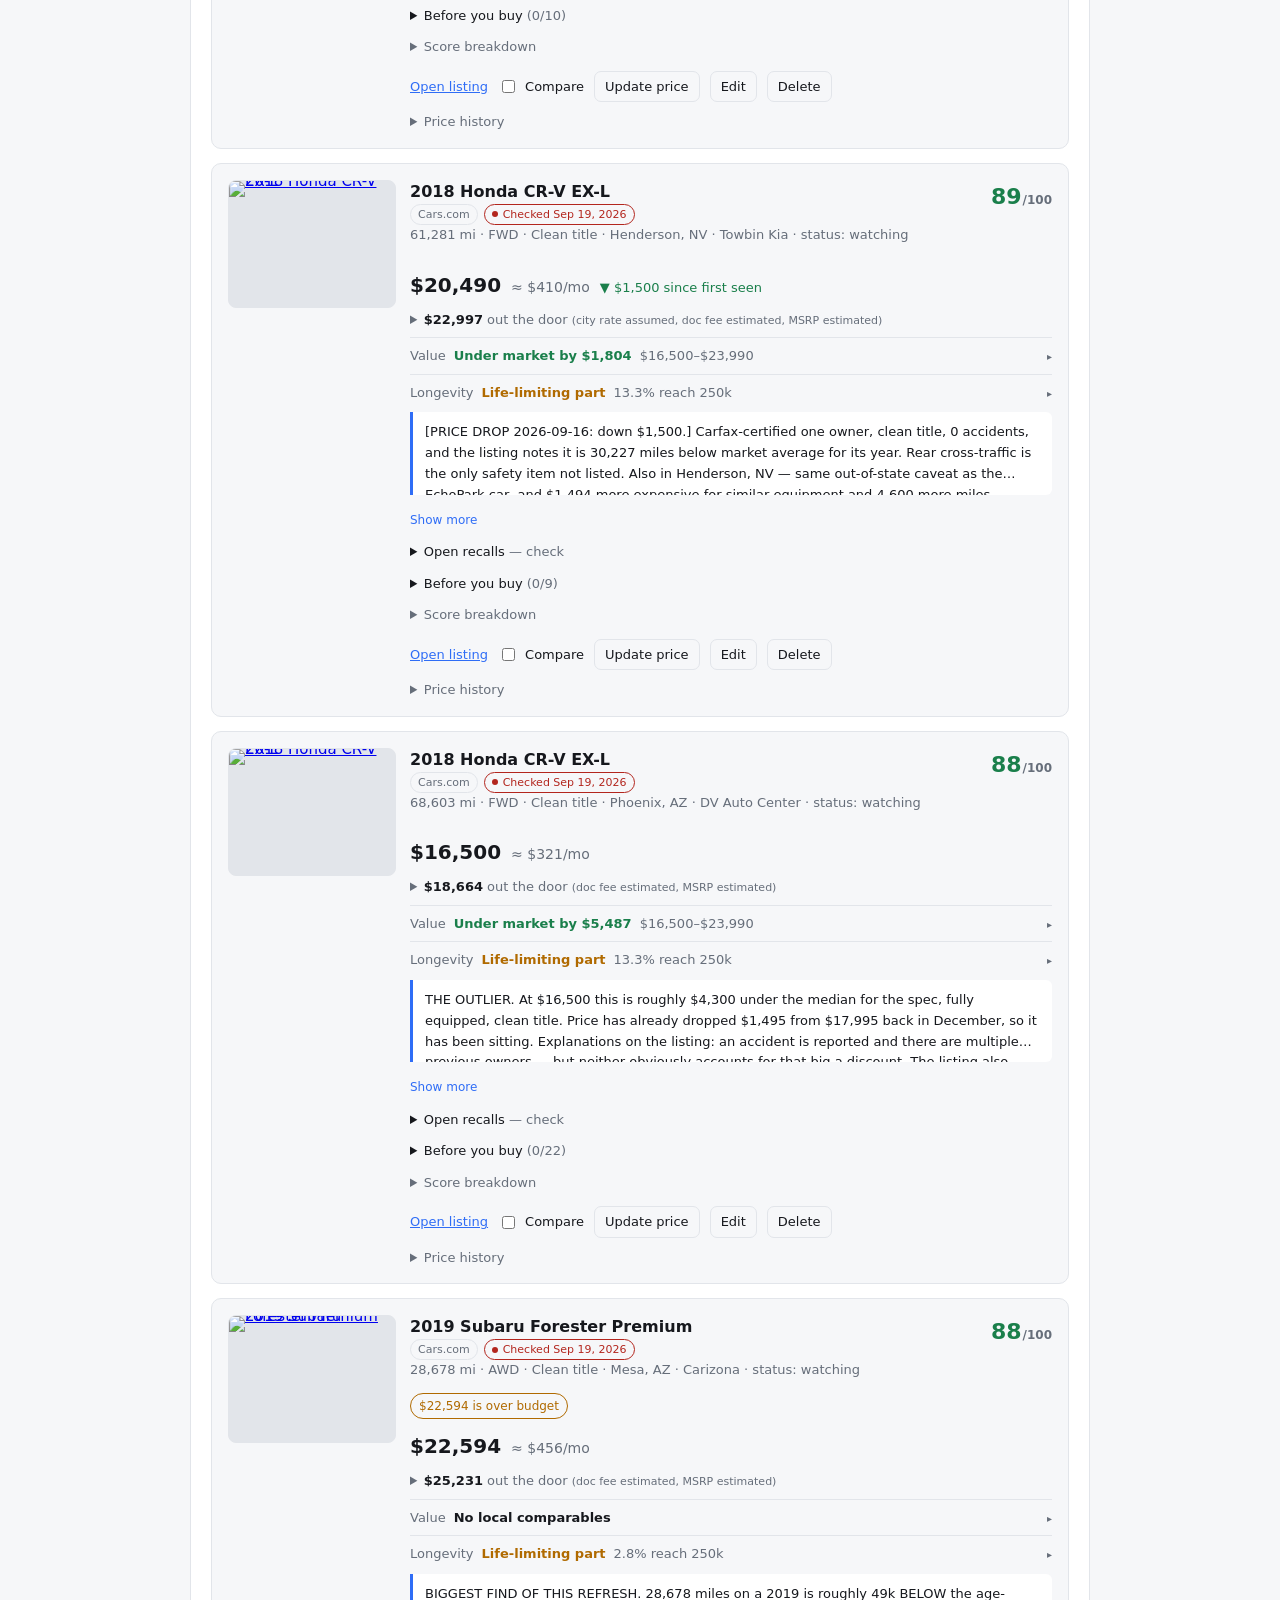
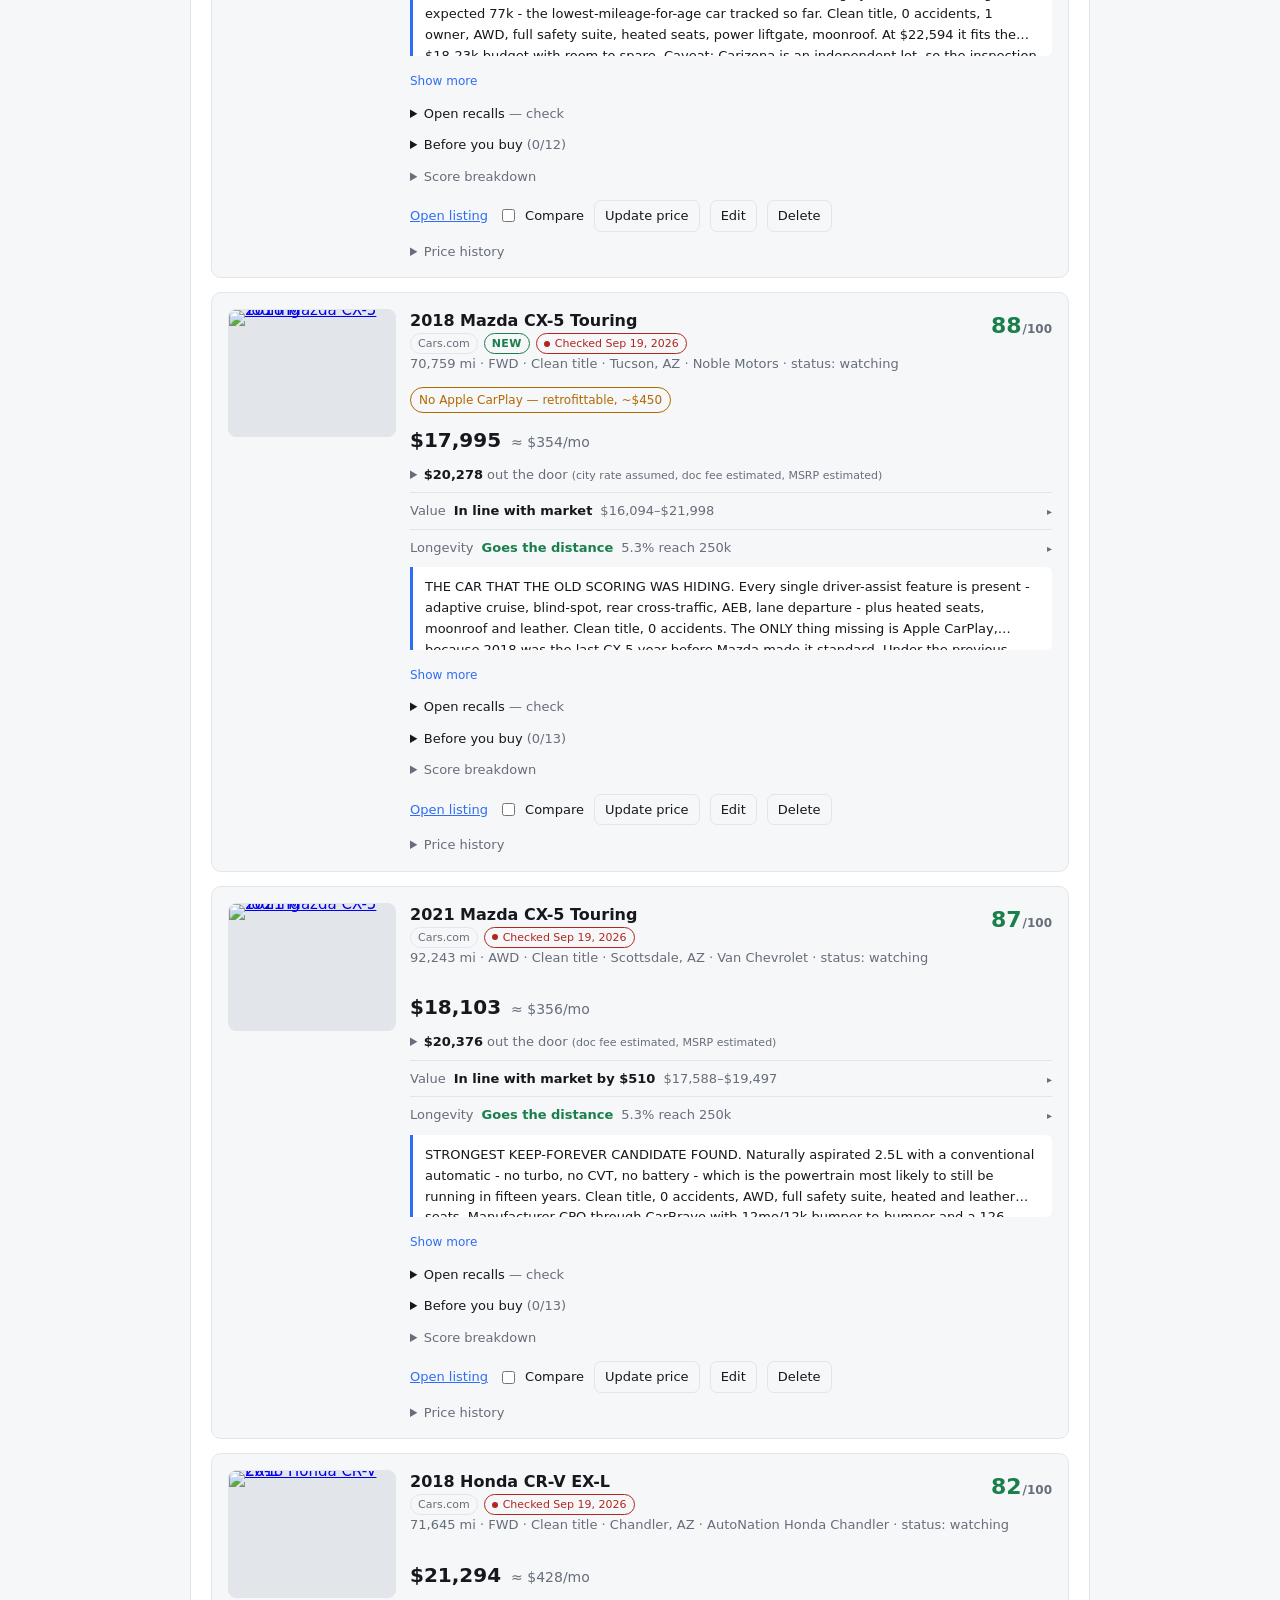
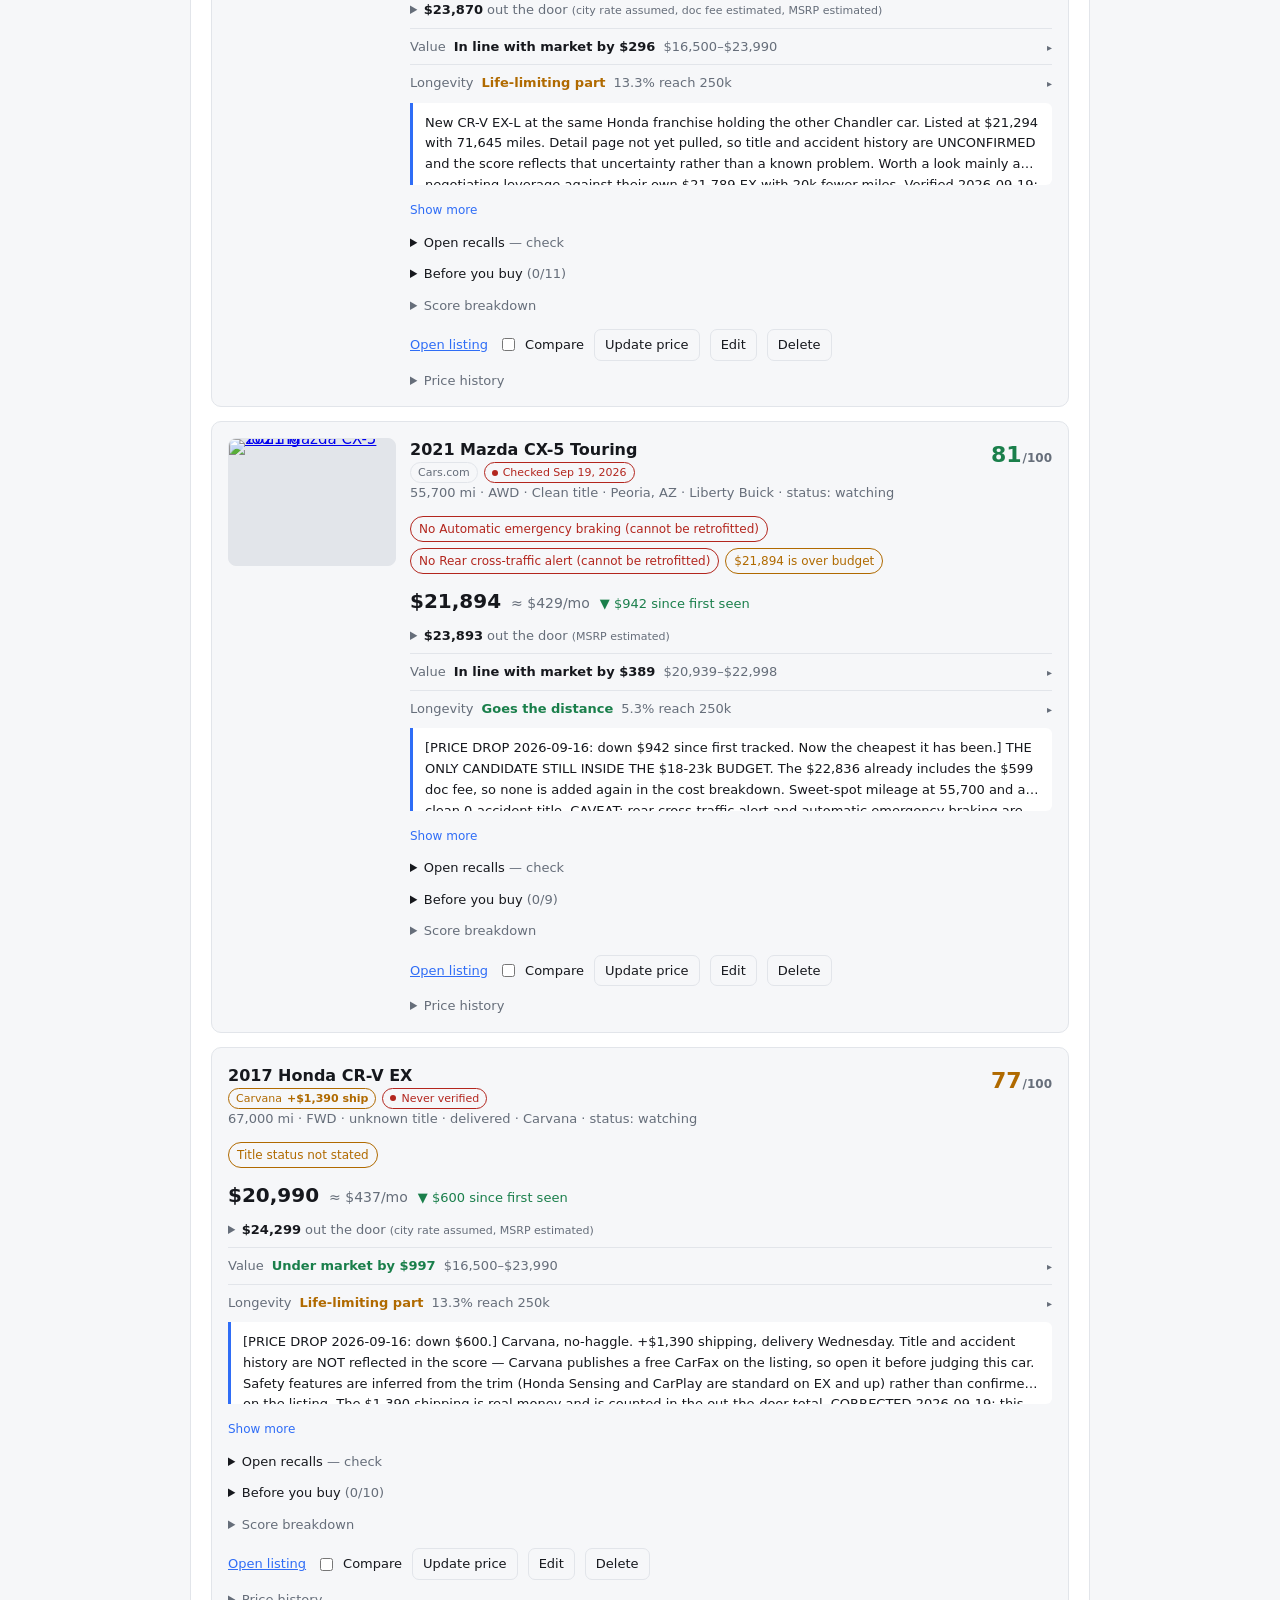
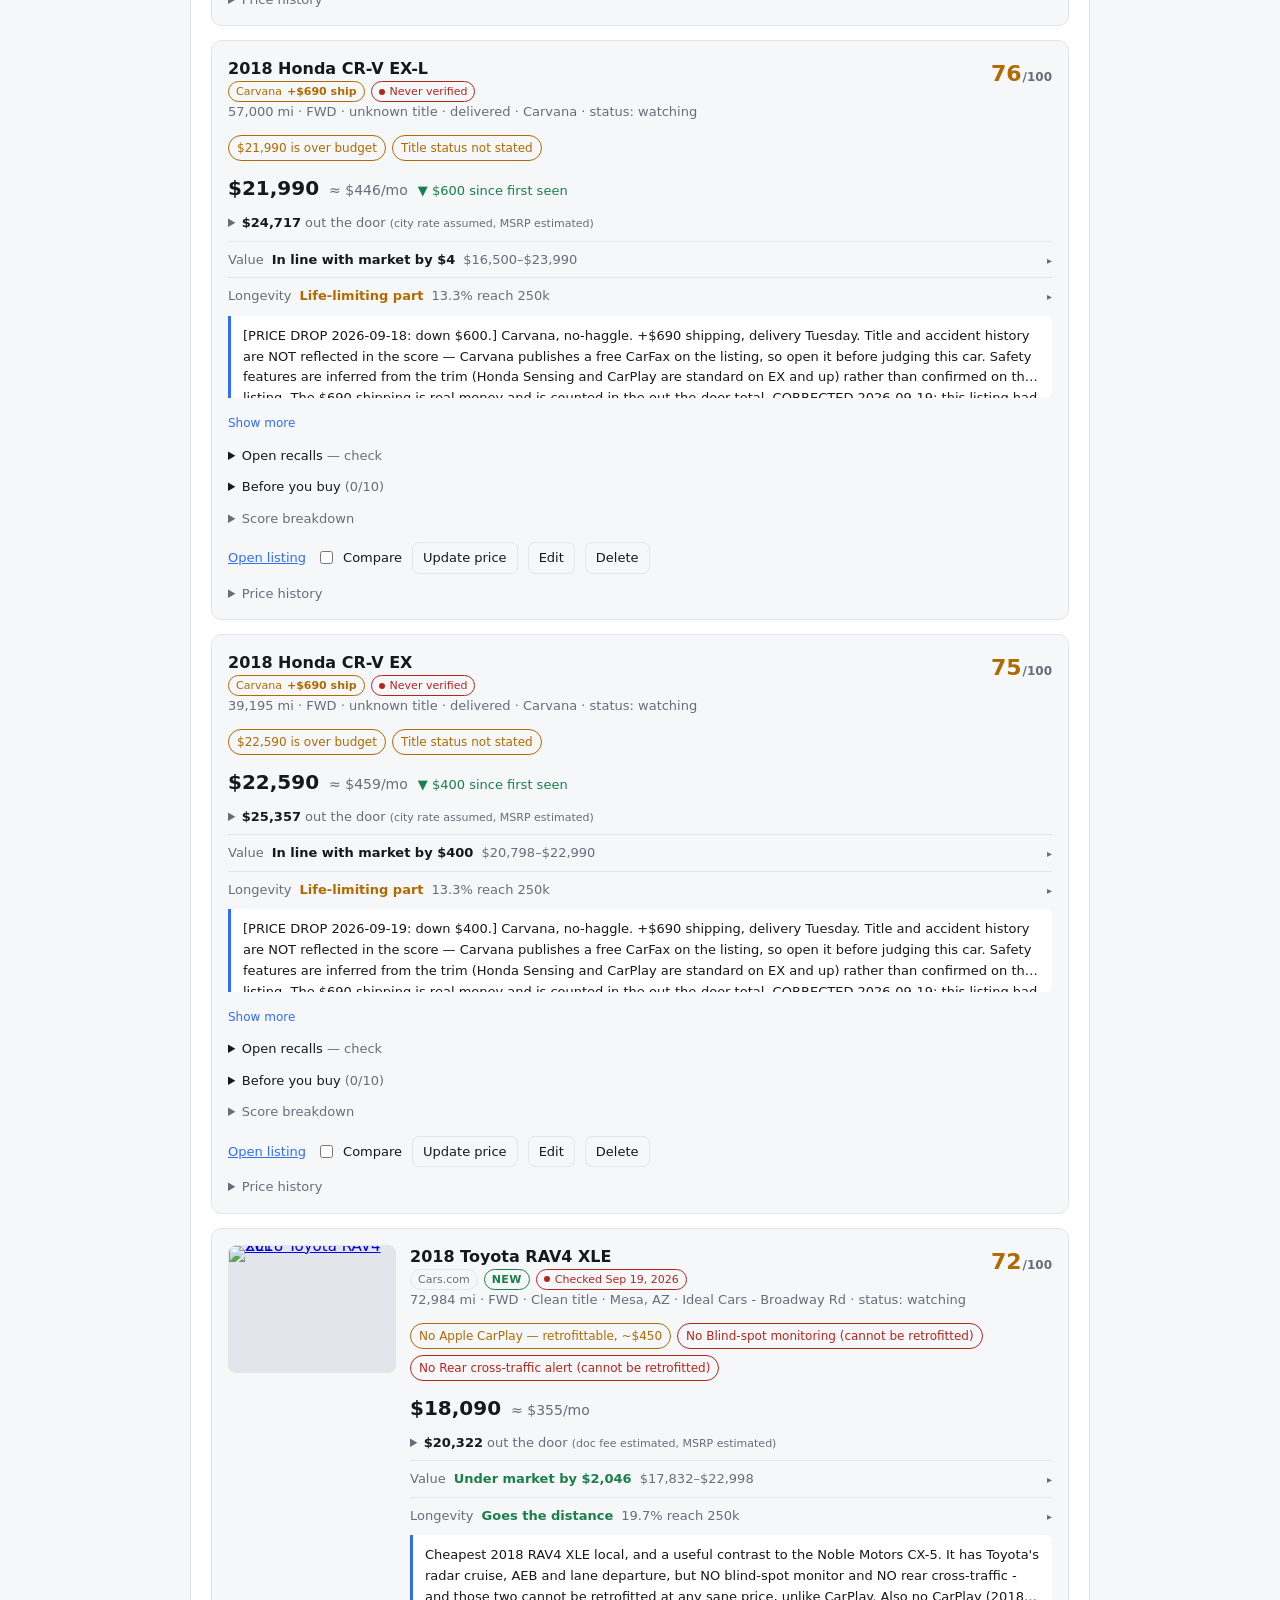
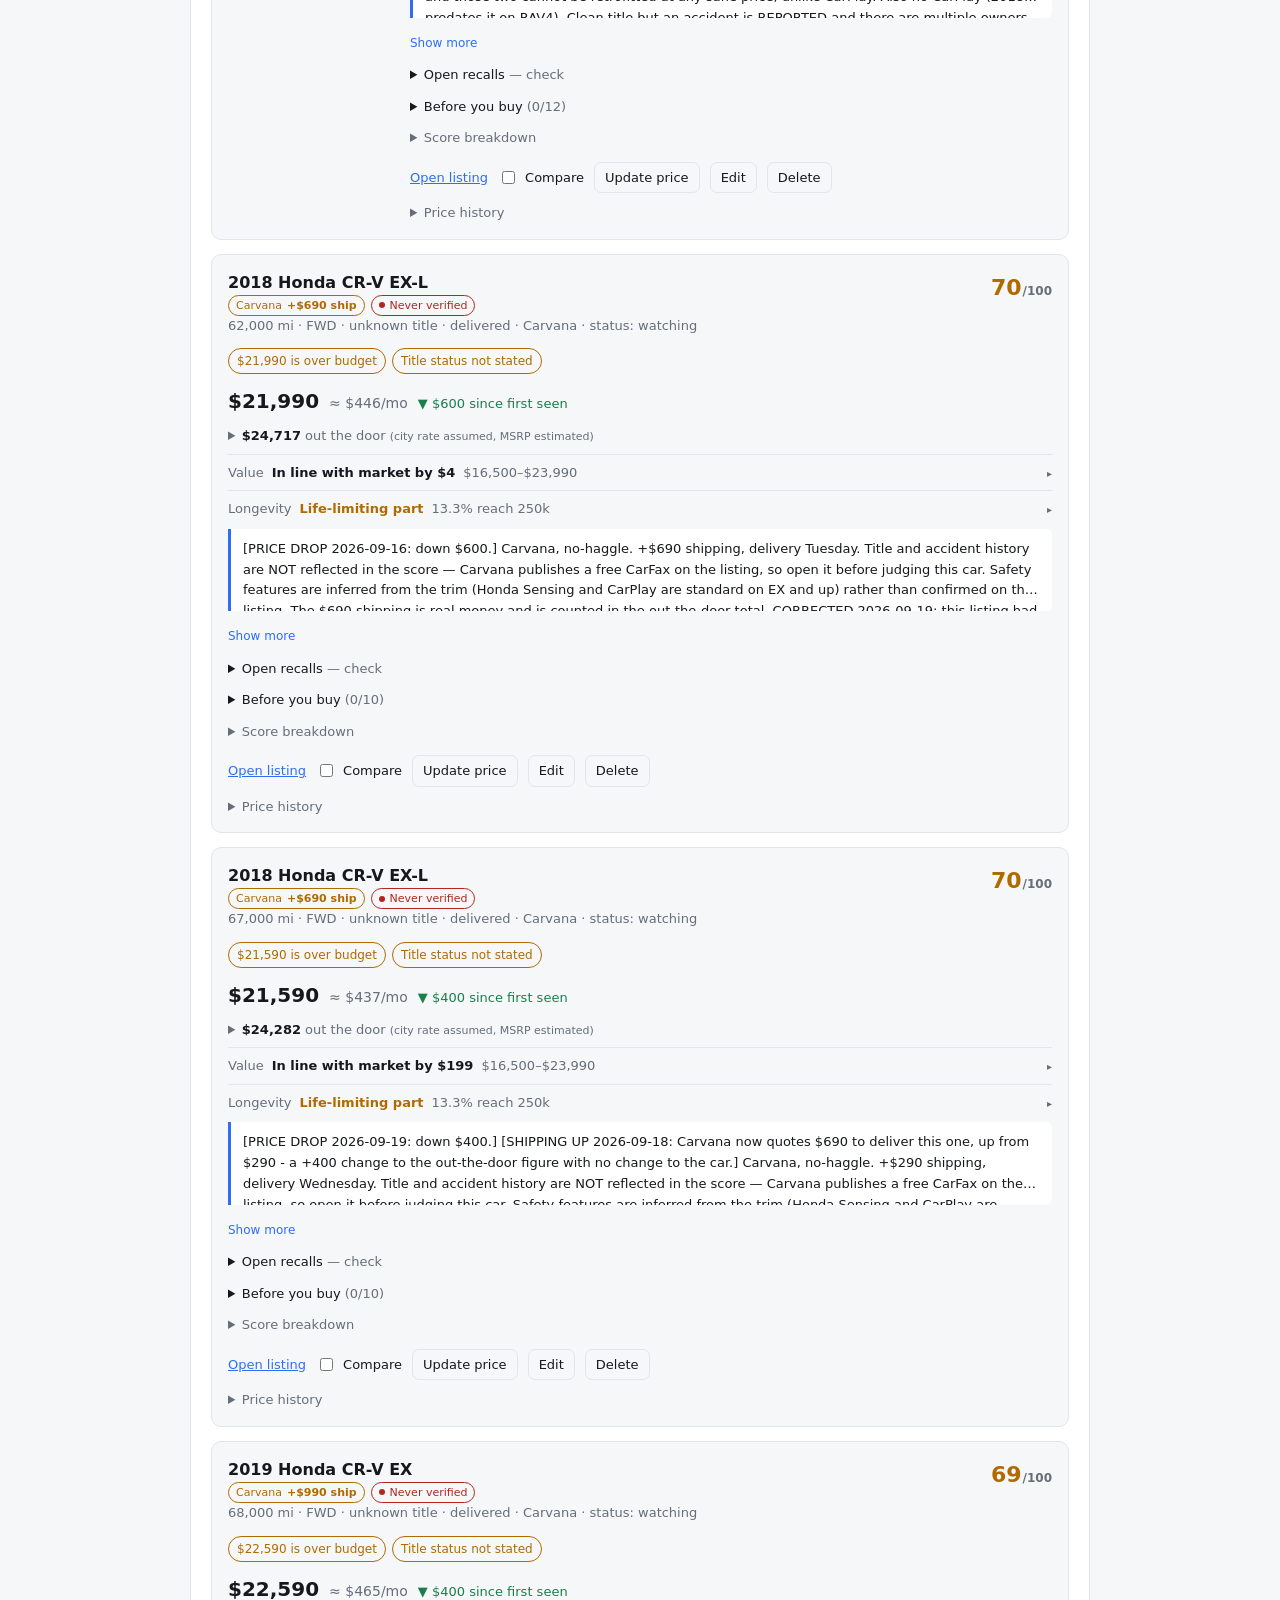
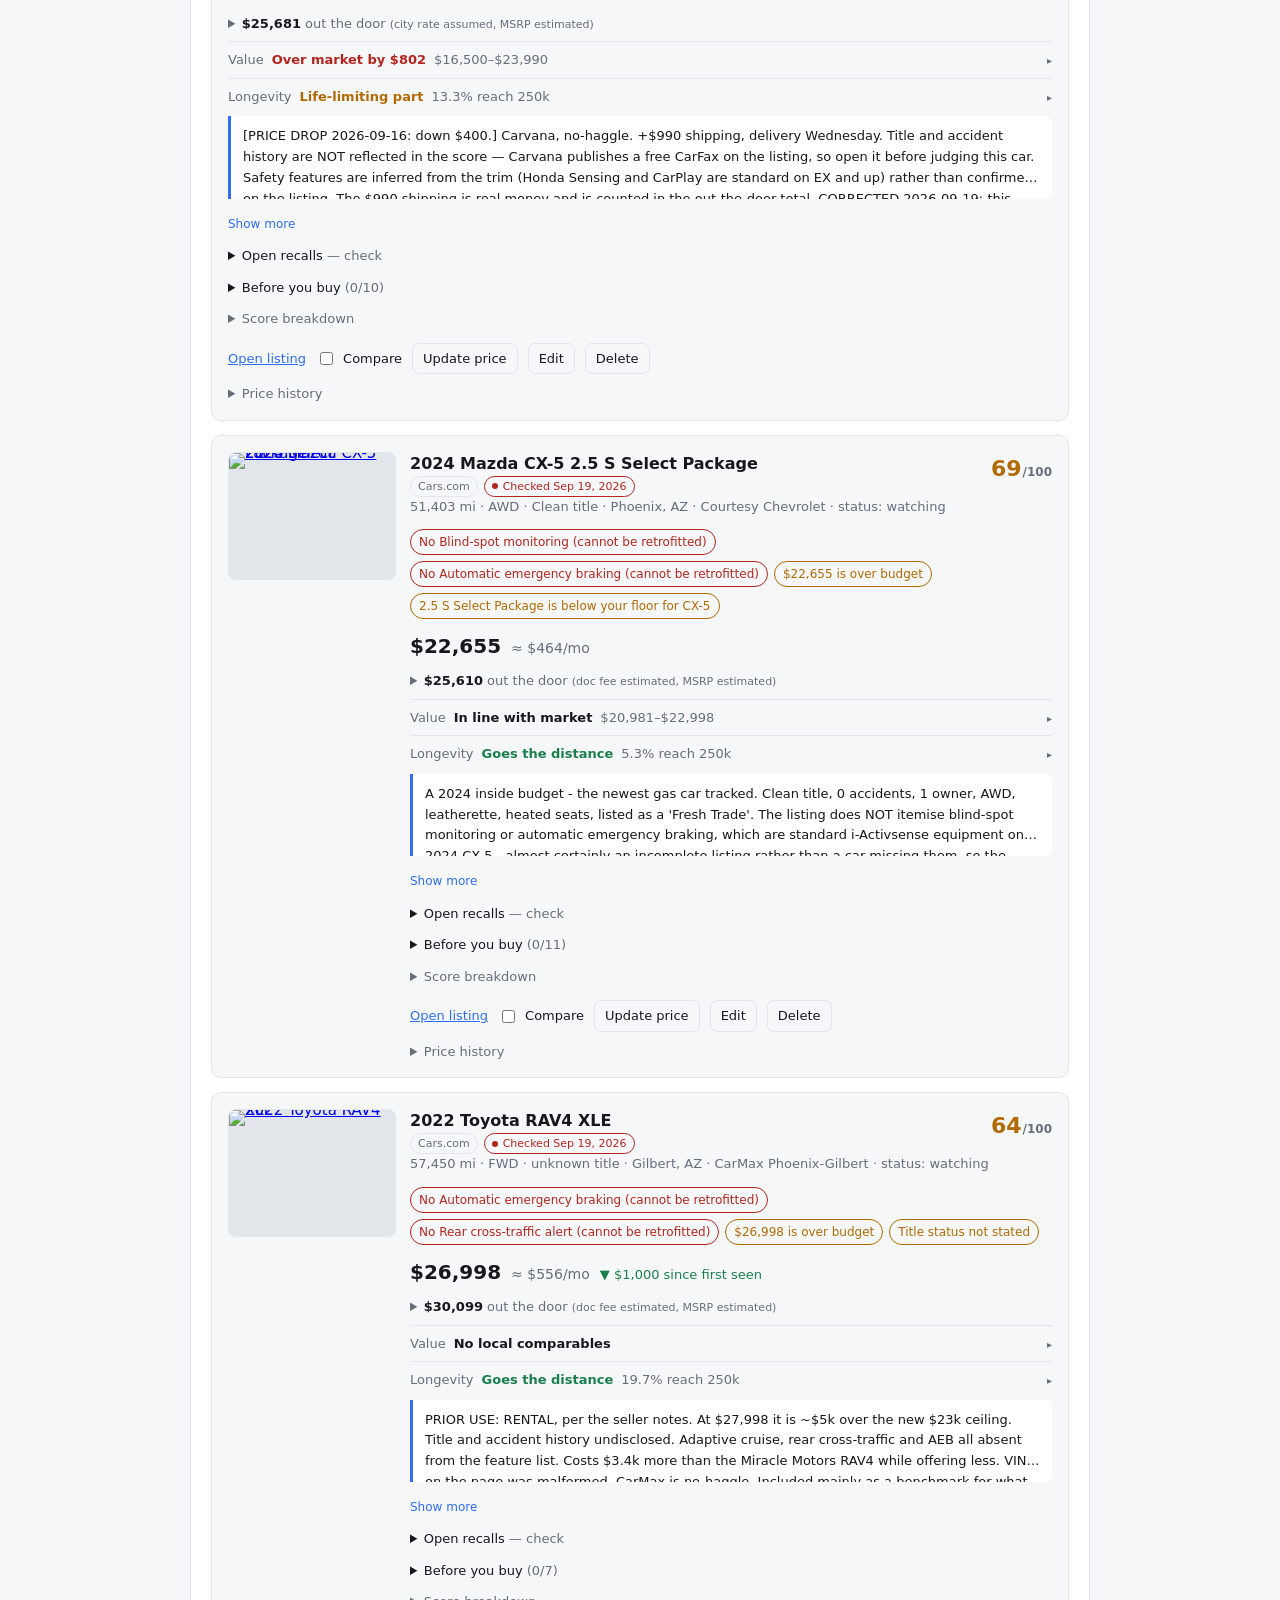
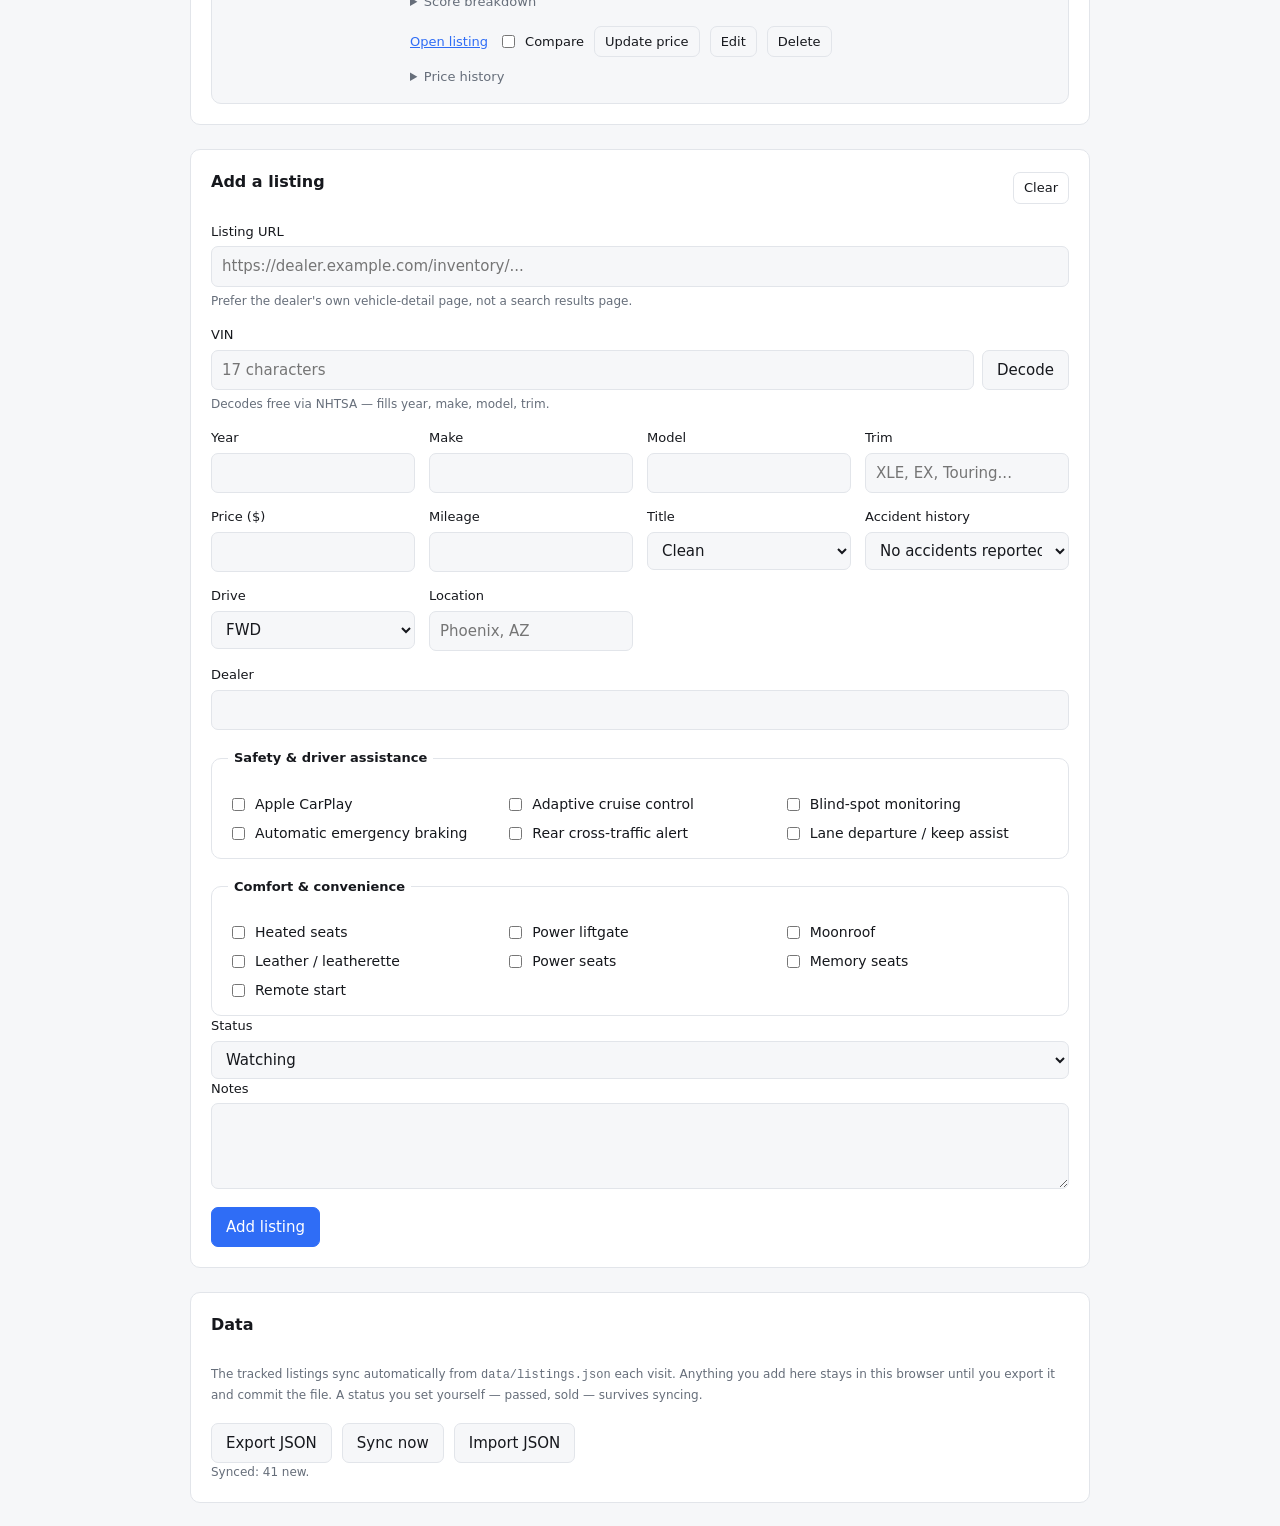
==== commit 332c15dd: "Add listing photos to the cards Yes, the photos are gettable. cars.com serves them from platform.cst" ====
--- a/index.html
+++ b/index.html
@@ -171,6 +171,9 @@
 
 <template id="cardTpl">
   <article class="card">
+    <a class="card-photo" target="_blank" rel="noopener noreferrer" hidden>
+      <img alt="" loading="lazy" decoding="async">
+    </a>
     <div class="card-main">
       <div class="card-head">
         <div class="card-headline">
--- a/assets/styles.css
+++ b/assets/styles.css
@@ -389,3 +389,23 @@
 .badge-src { border-color: var(--line); color: var(--muted); }
 .badge-src.has-ship { border-color: var(--ok); color: var(--ok); }
 .badge-src b { font-weight: 600; }
+
+/* Listing photo. Hotlinked from the marketplace's own CDN rather than copied into
+   this repo — which also means a photo that stops loading is itself a signal that
+   the listing has gone. The image is hidden on error so a dead link leaves a clean
+   card instead of a broken-image icon. */
+.card { display: flex; gap: 14px; align-items: flex-start; }
+.card-main { flex: 1 1 auto; min-width: 0; }
+.card-photo {
+  flex: none; width: 168px; display: block; border-radius: 8px; overflow: hidden;
+  border: 1px solid var(--line); background: var(--line); line-height: 0;
+}
+.card-photo img { width: 100%; height: 126px; object-fit: cover; display: block; }
+.card-photo:hover { border-color: var(--accent); }
+.card.dead .card-photo img { filter: grayscale(1); opacity: .5; }
+
+@media (max-width: 640px) {
+  .card { flex-direction: column; }
+  .card-photo { width: 100%; }
+  .card-photo img { height: 180px; }
+}
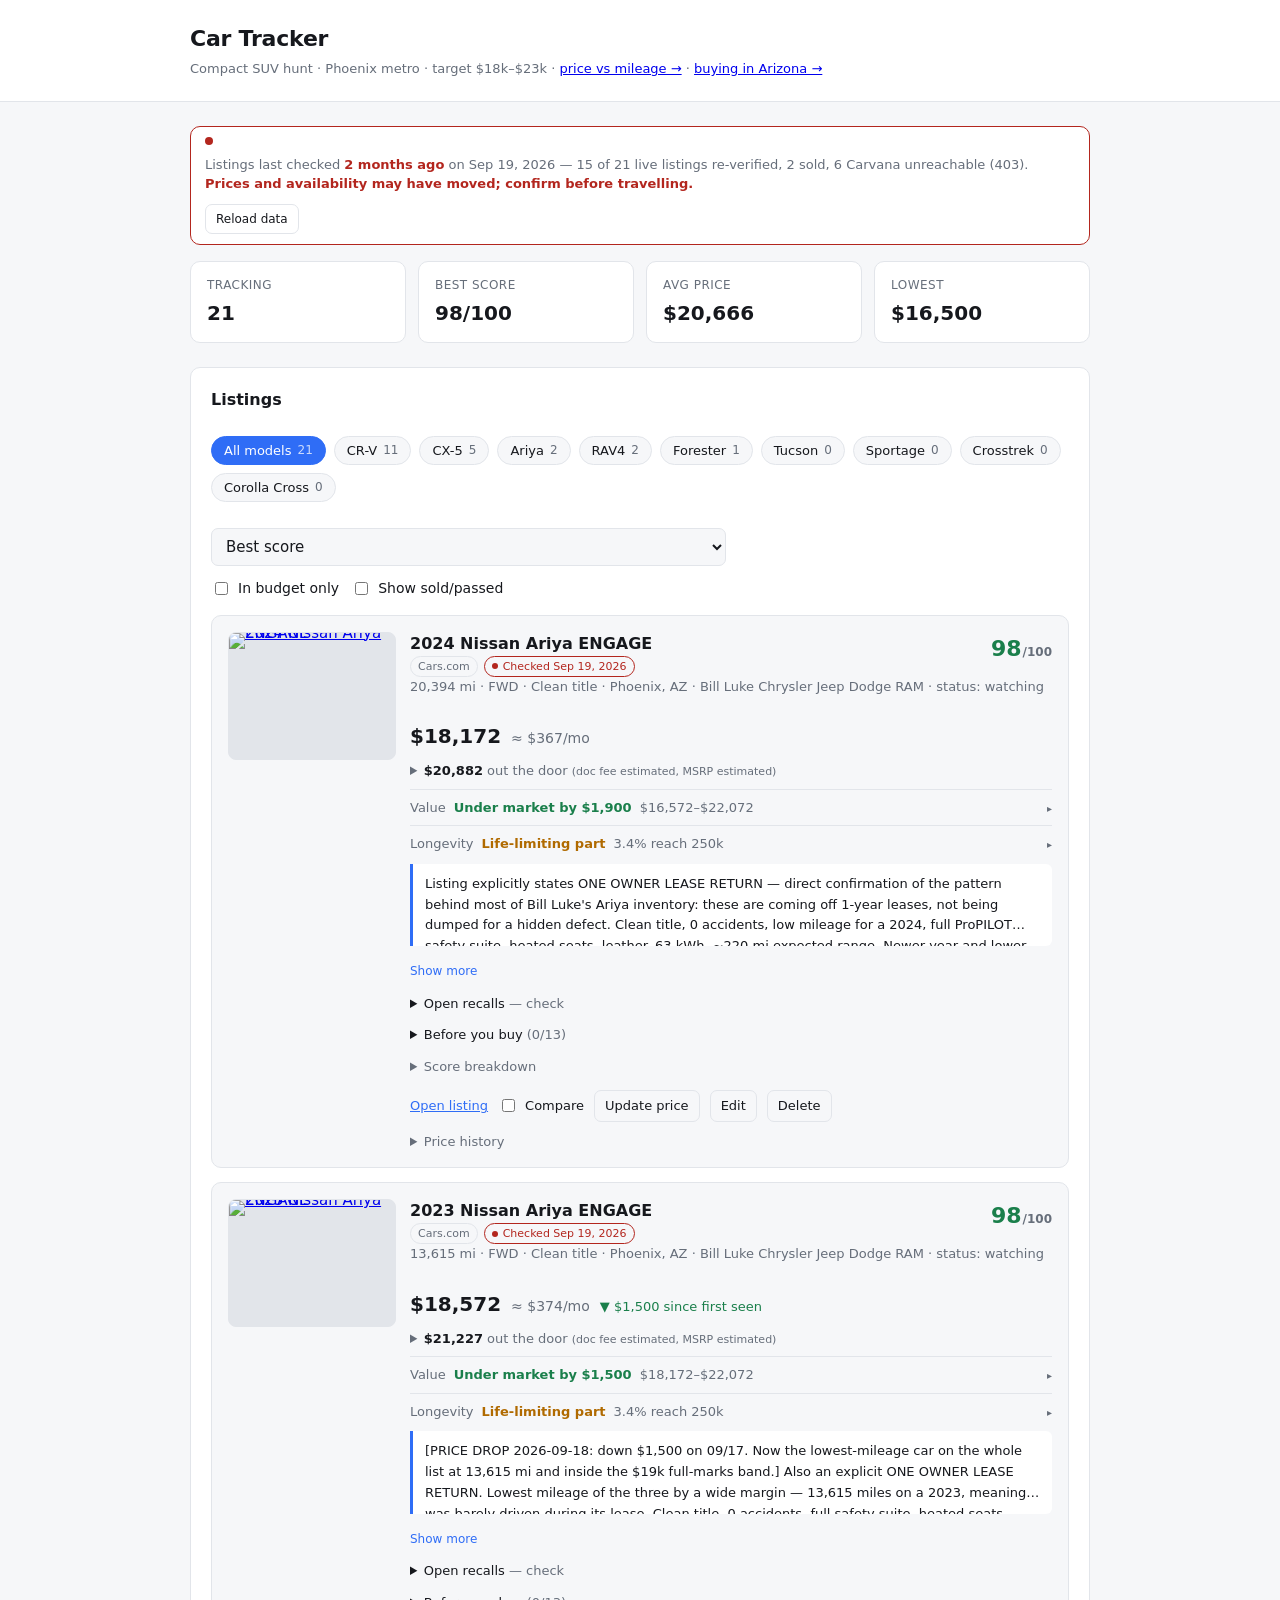
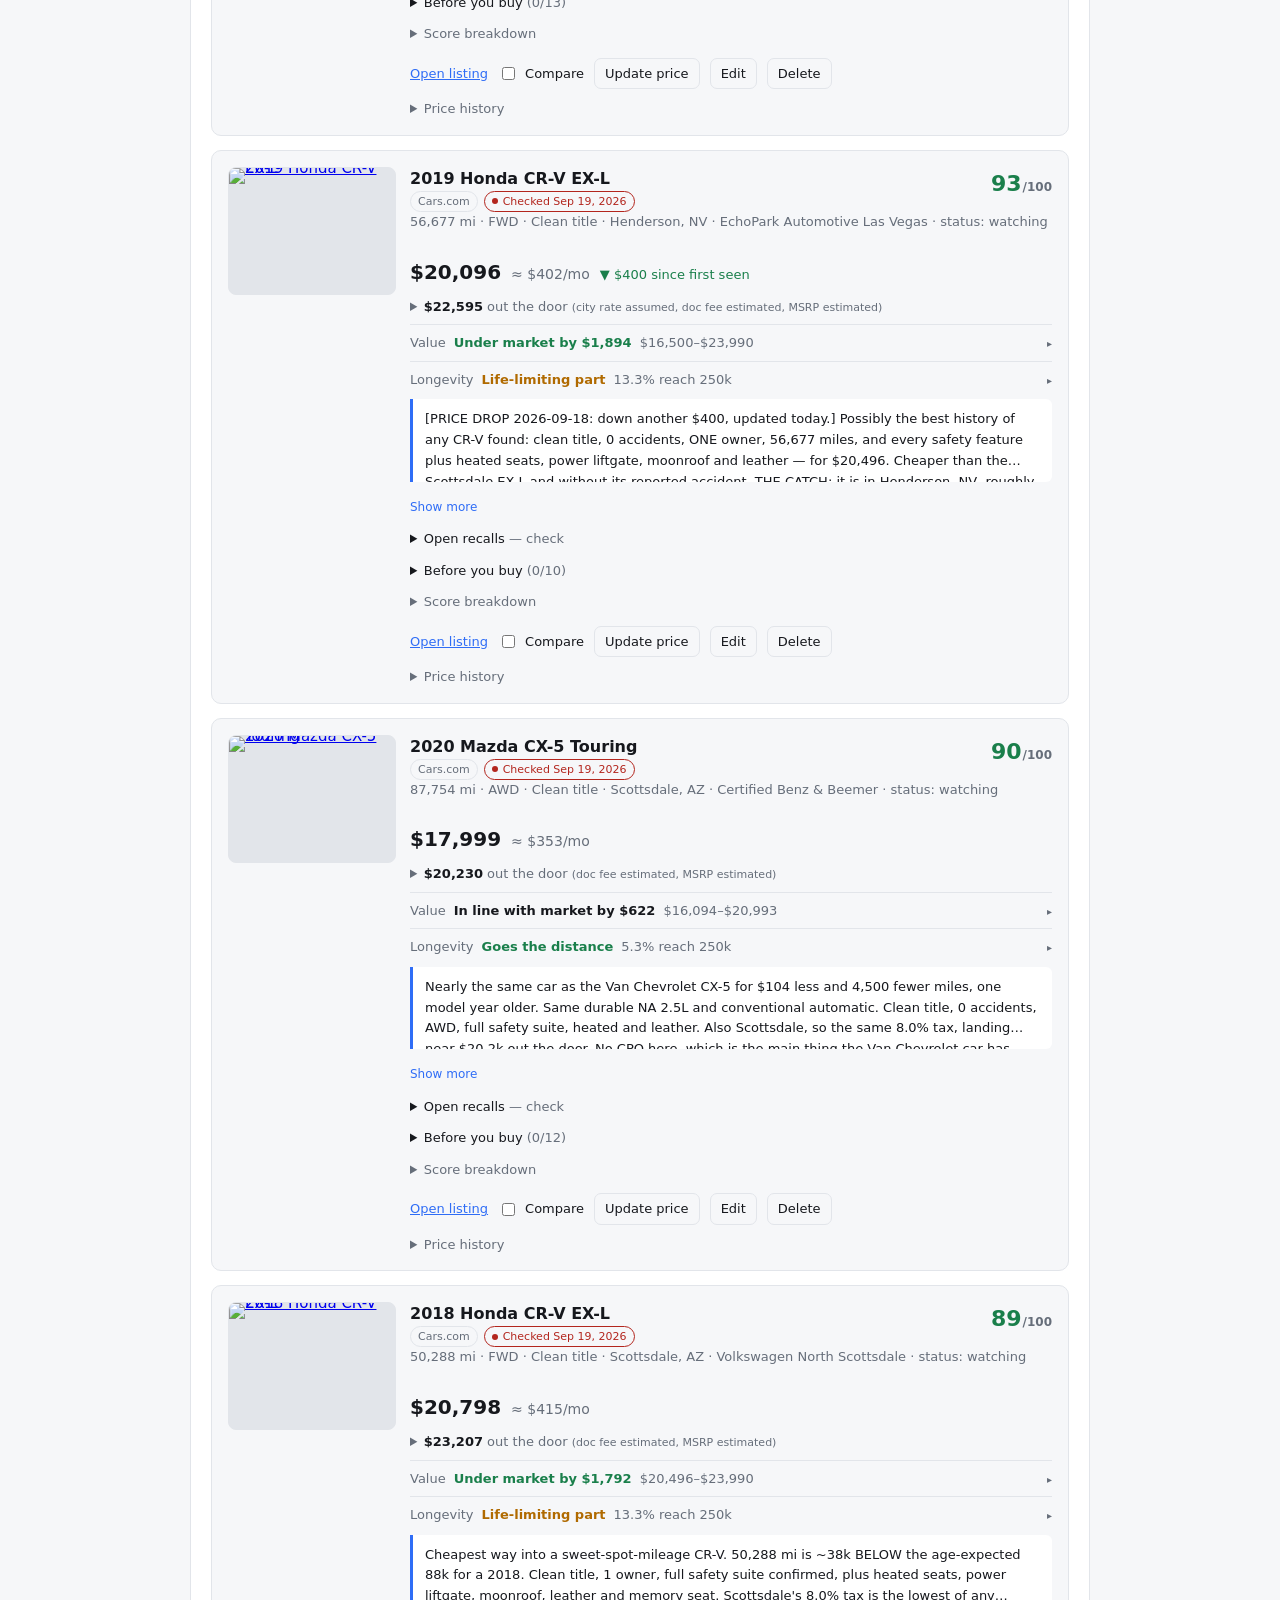
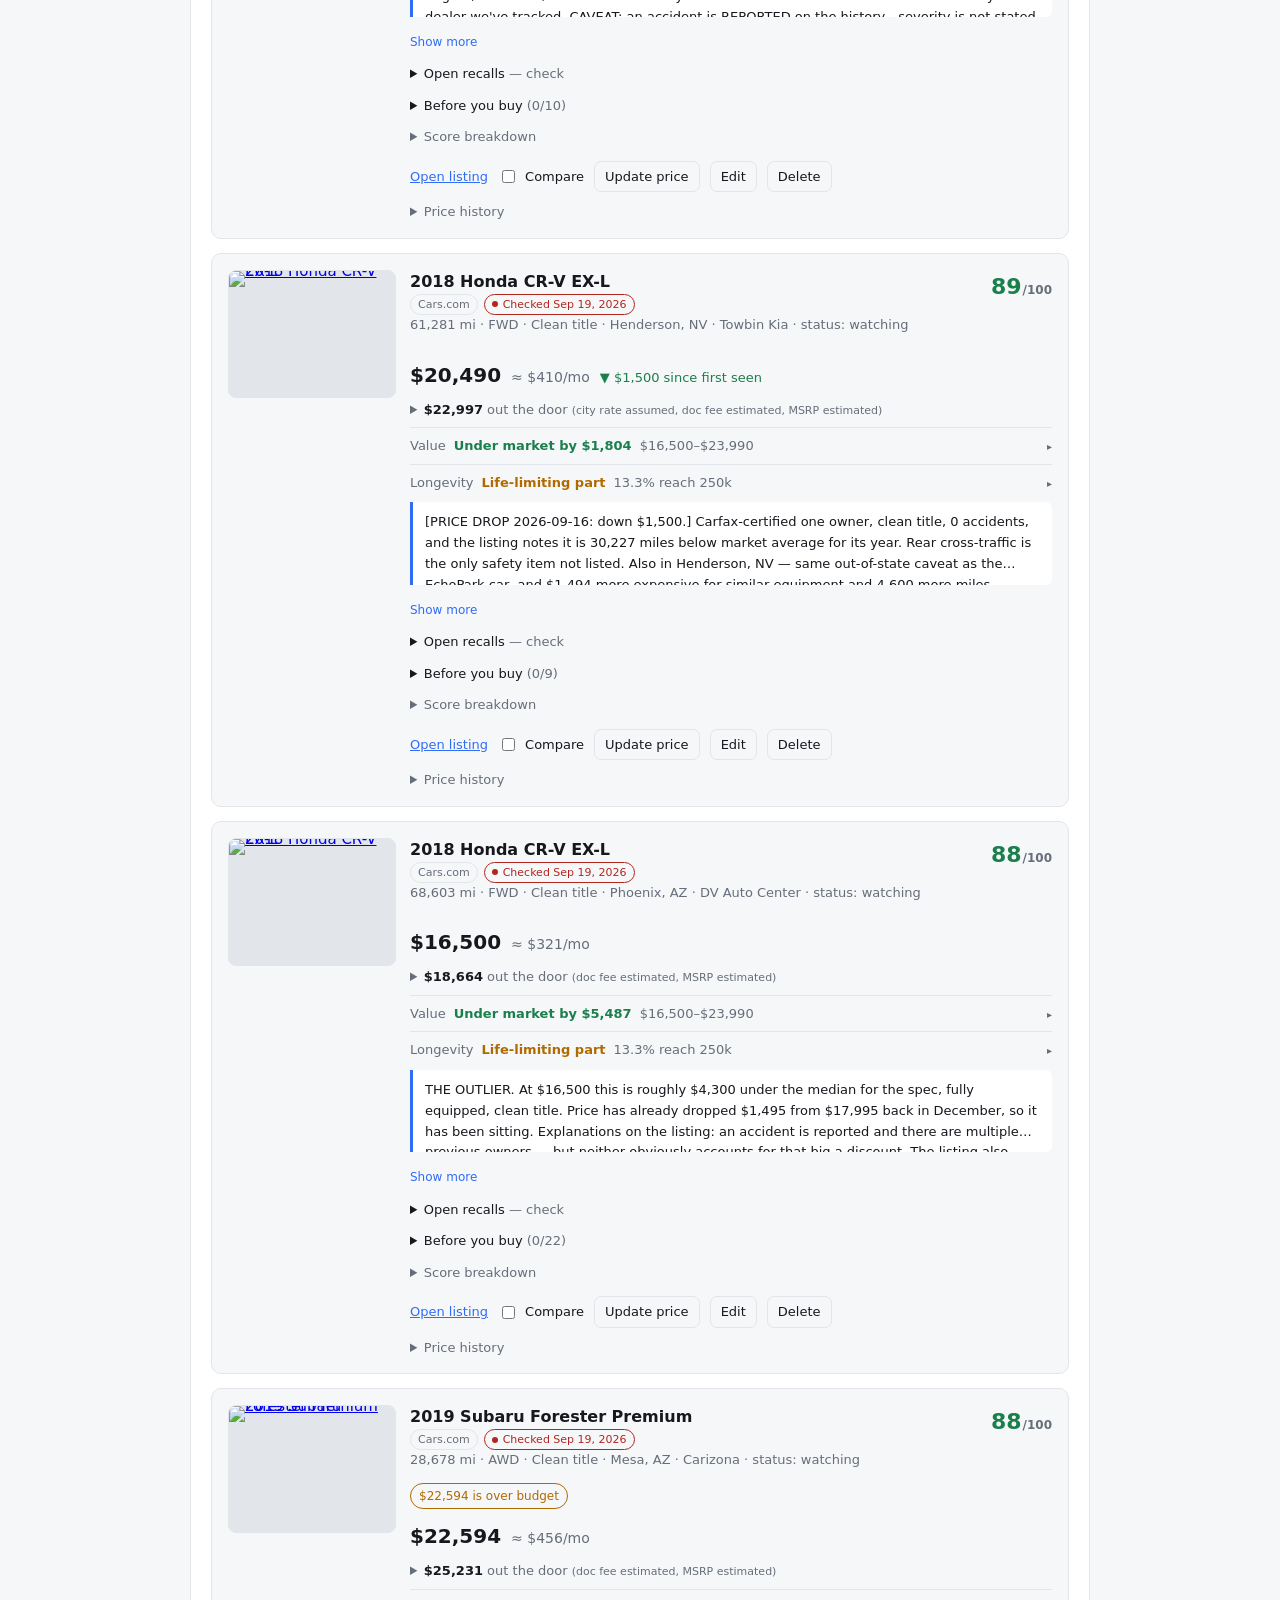
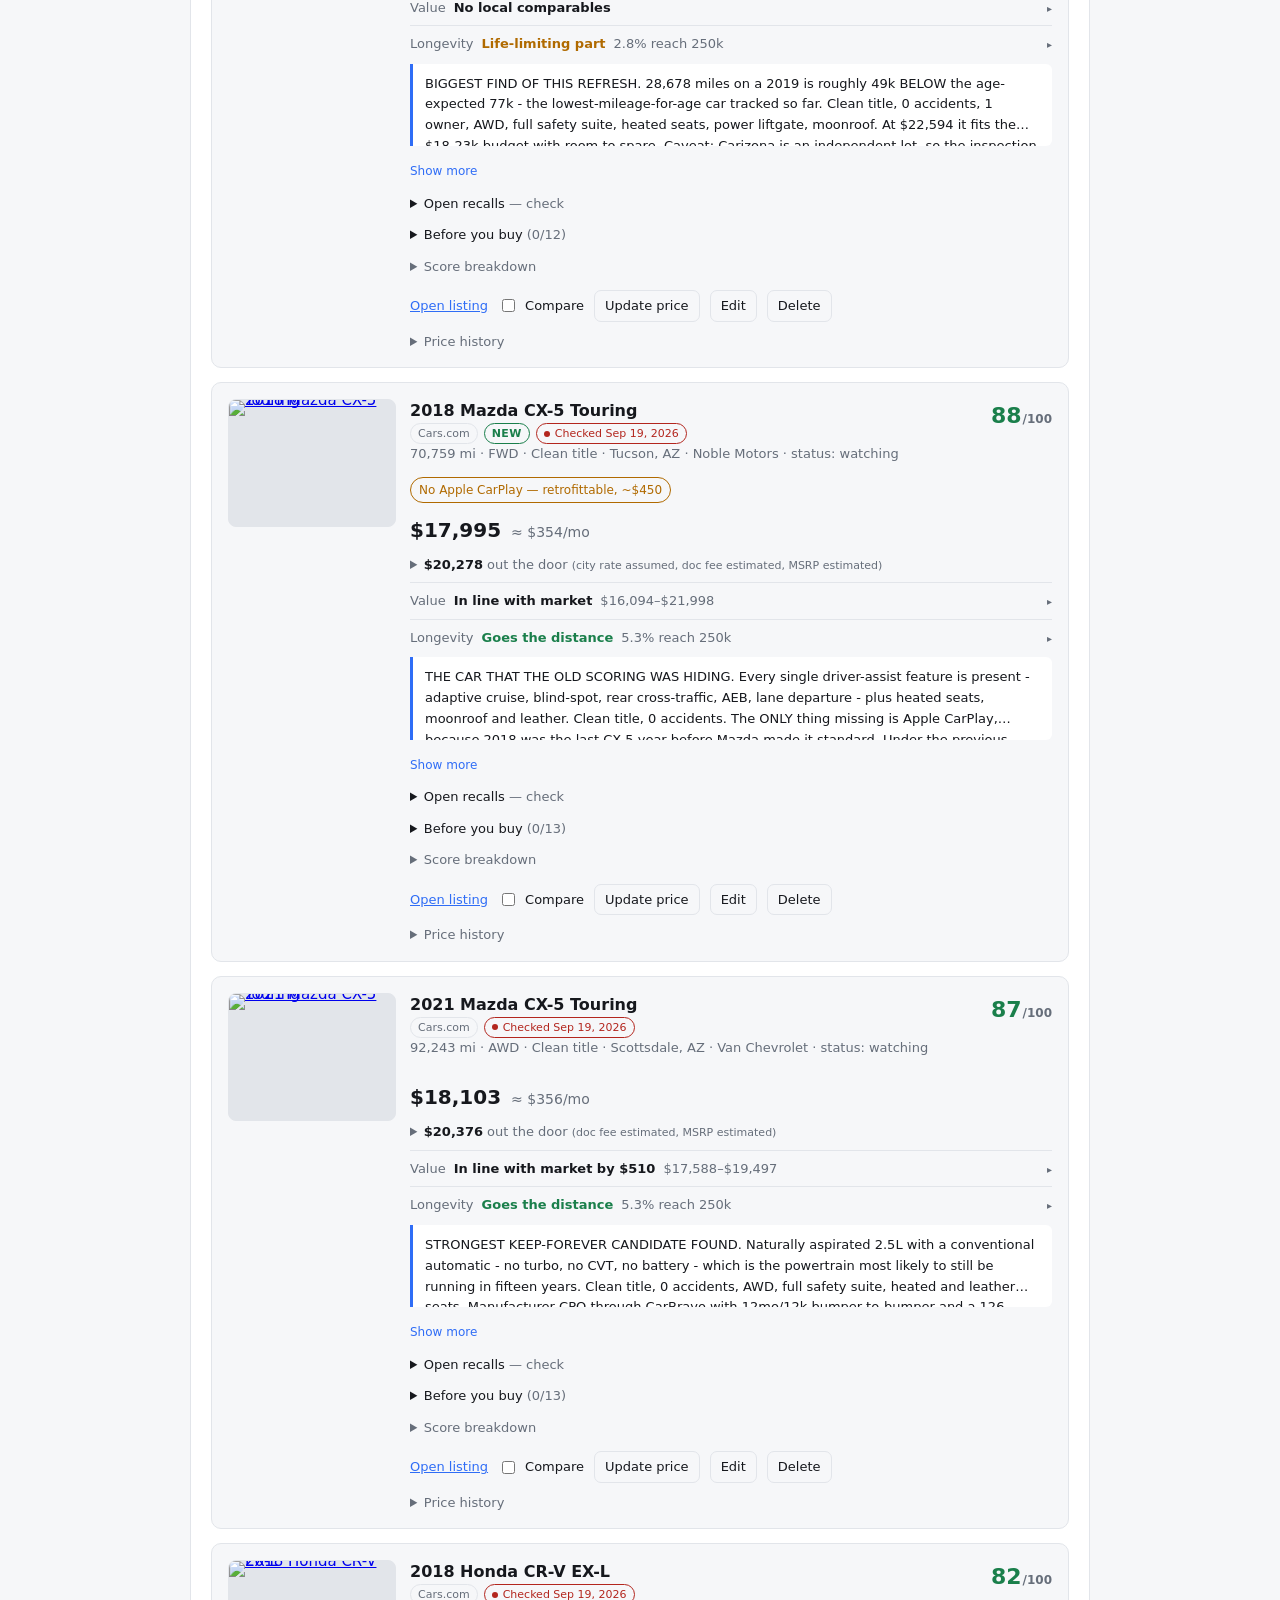
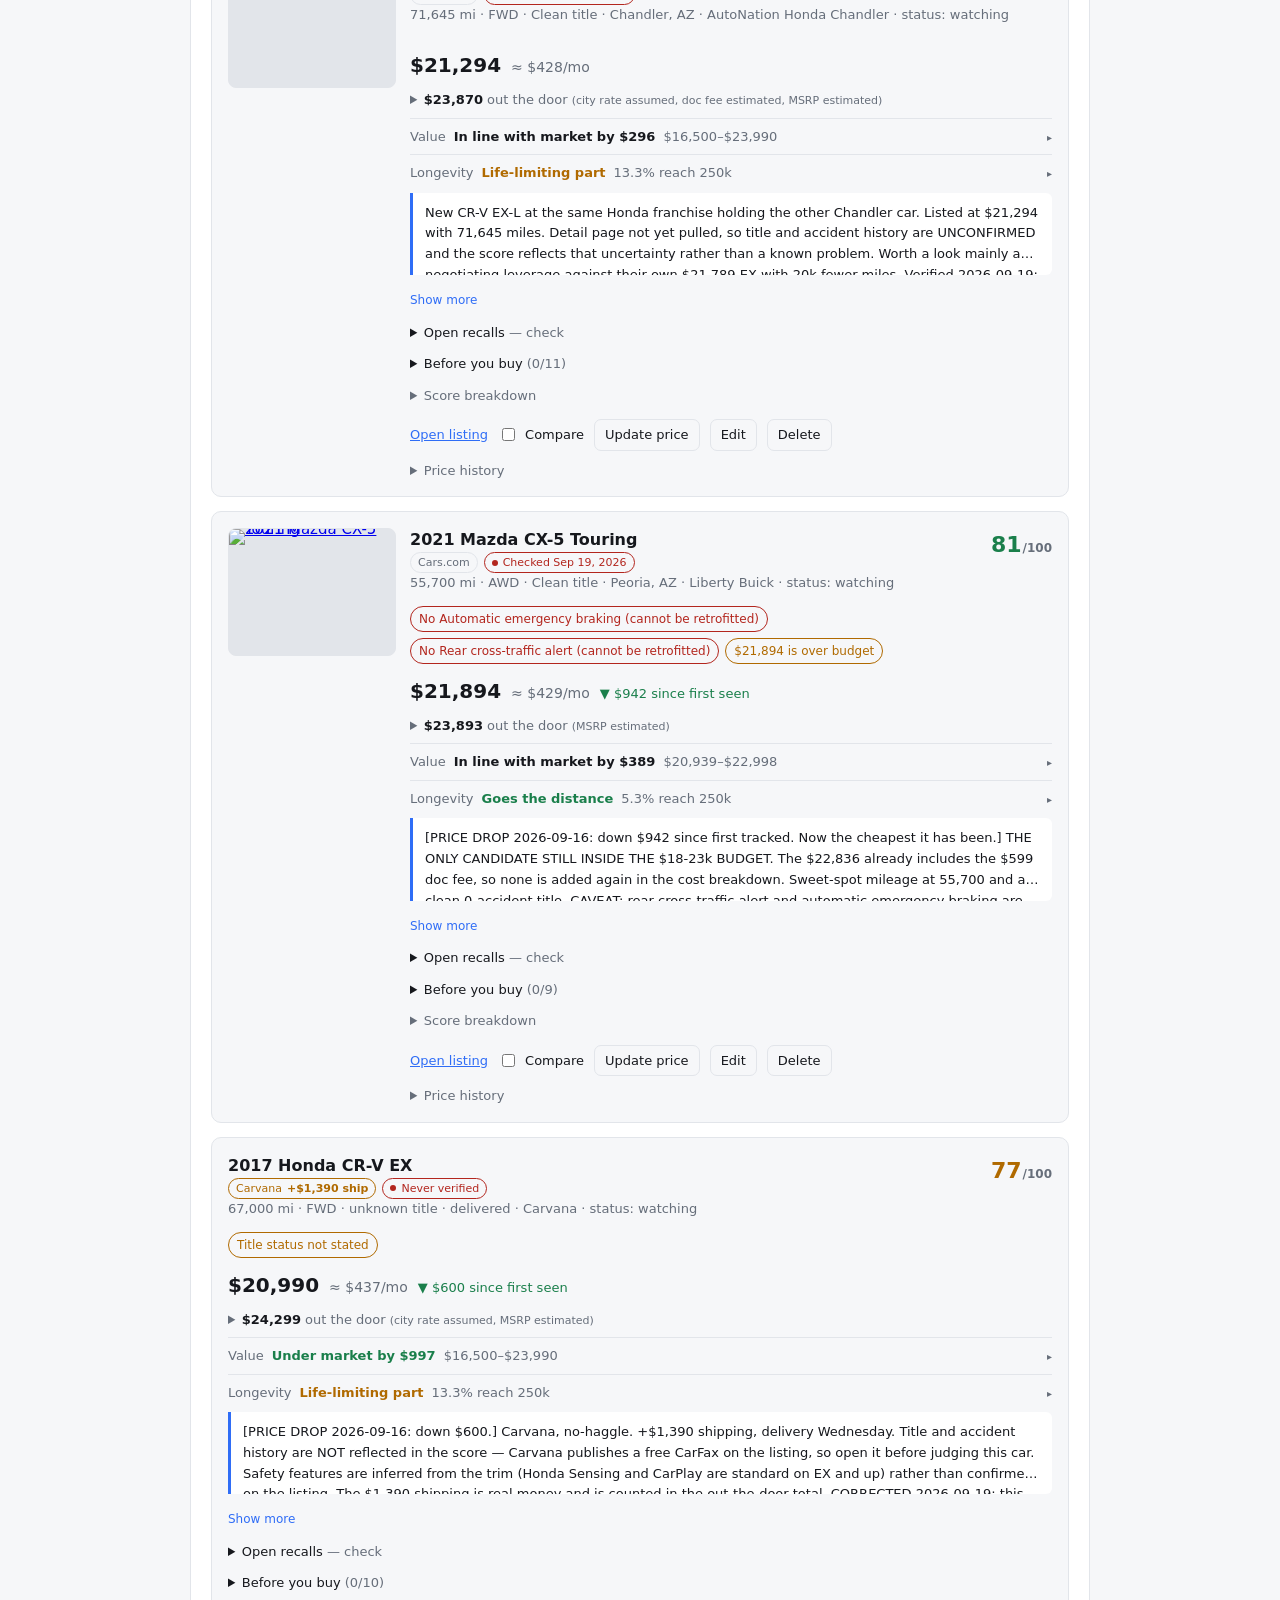
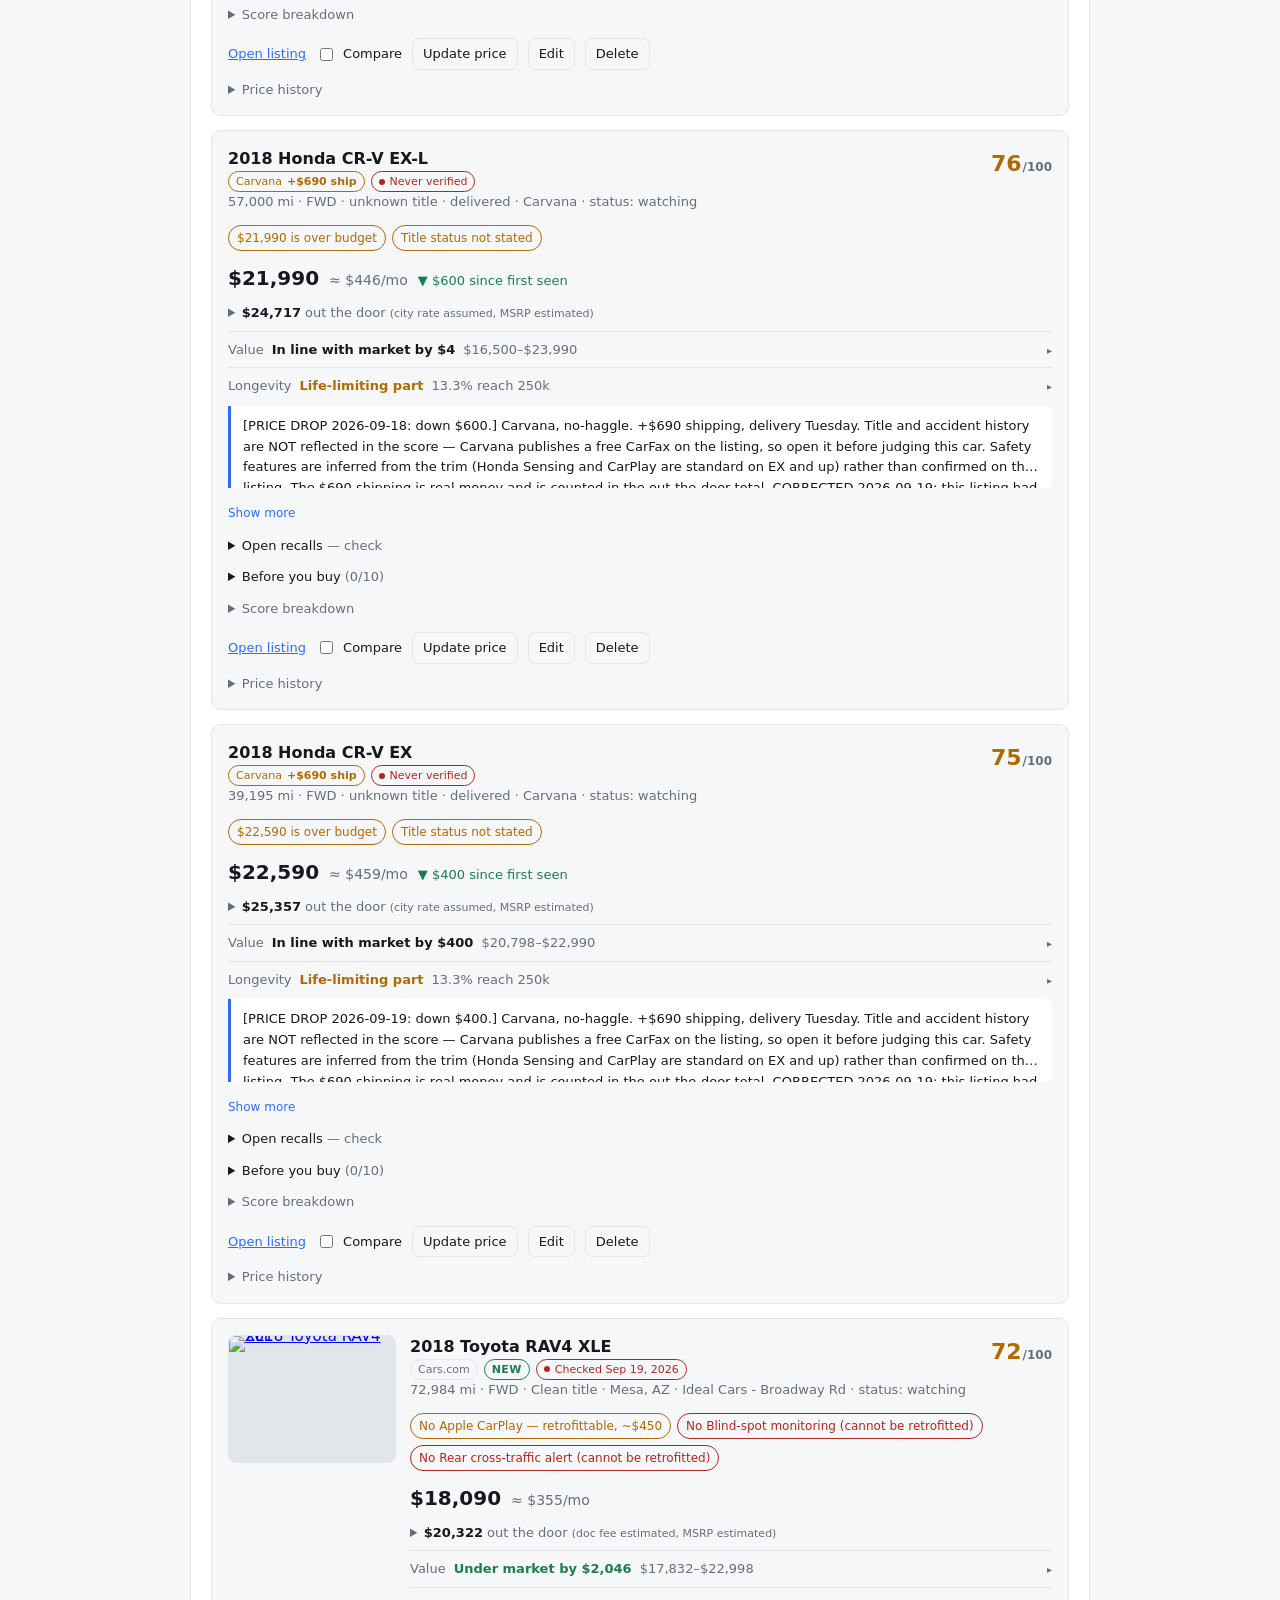
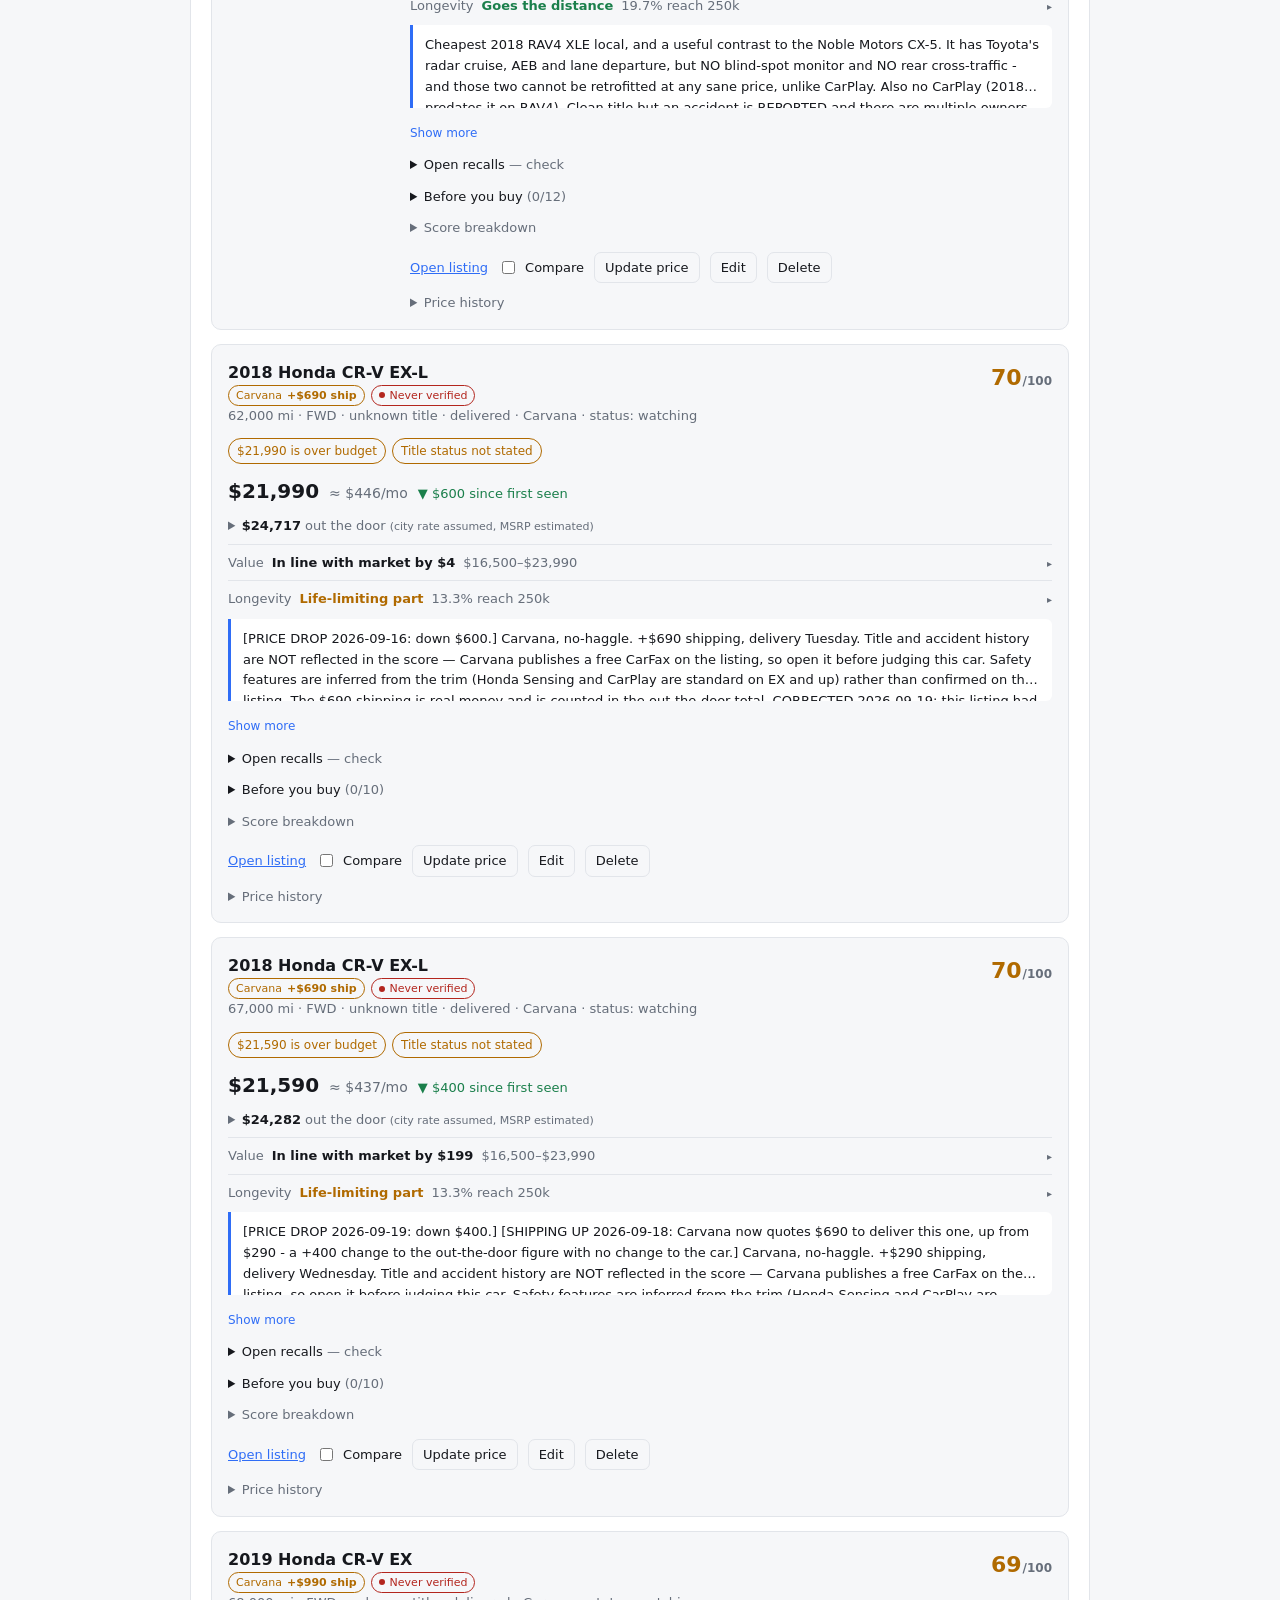
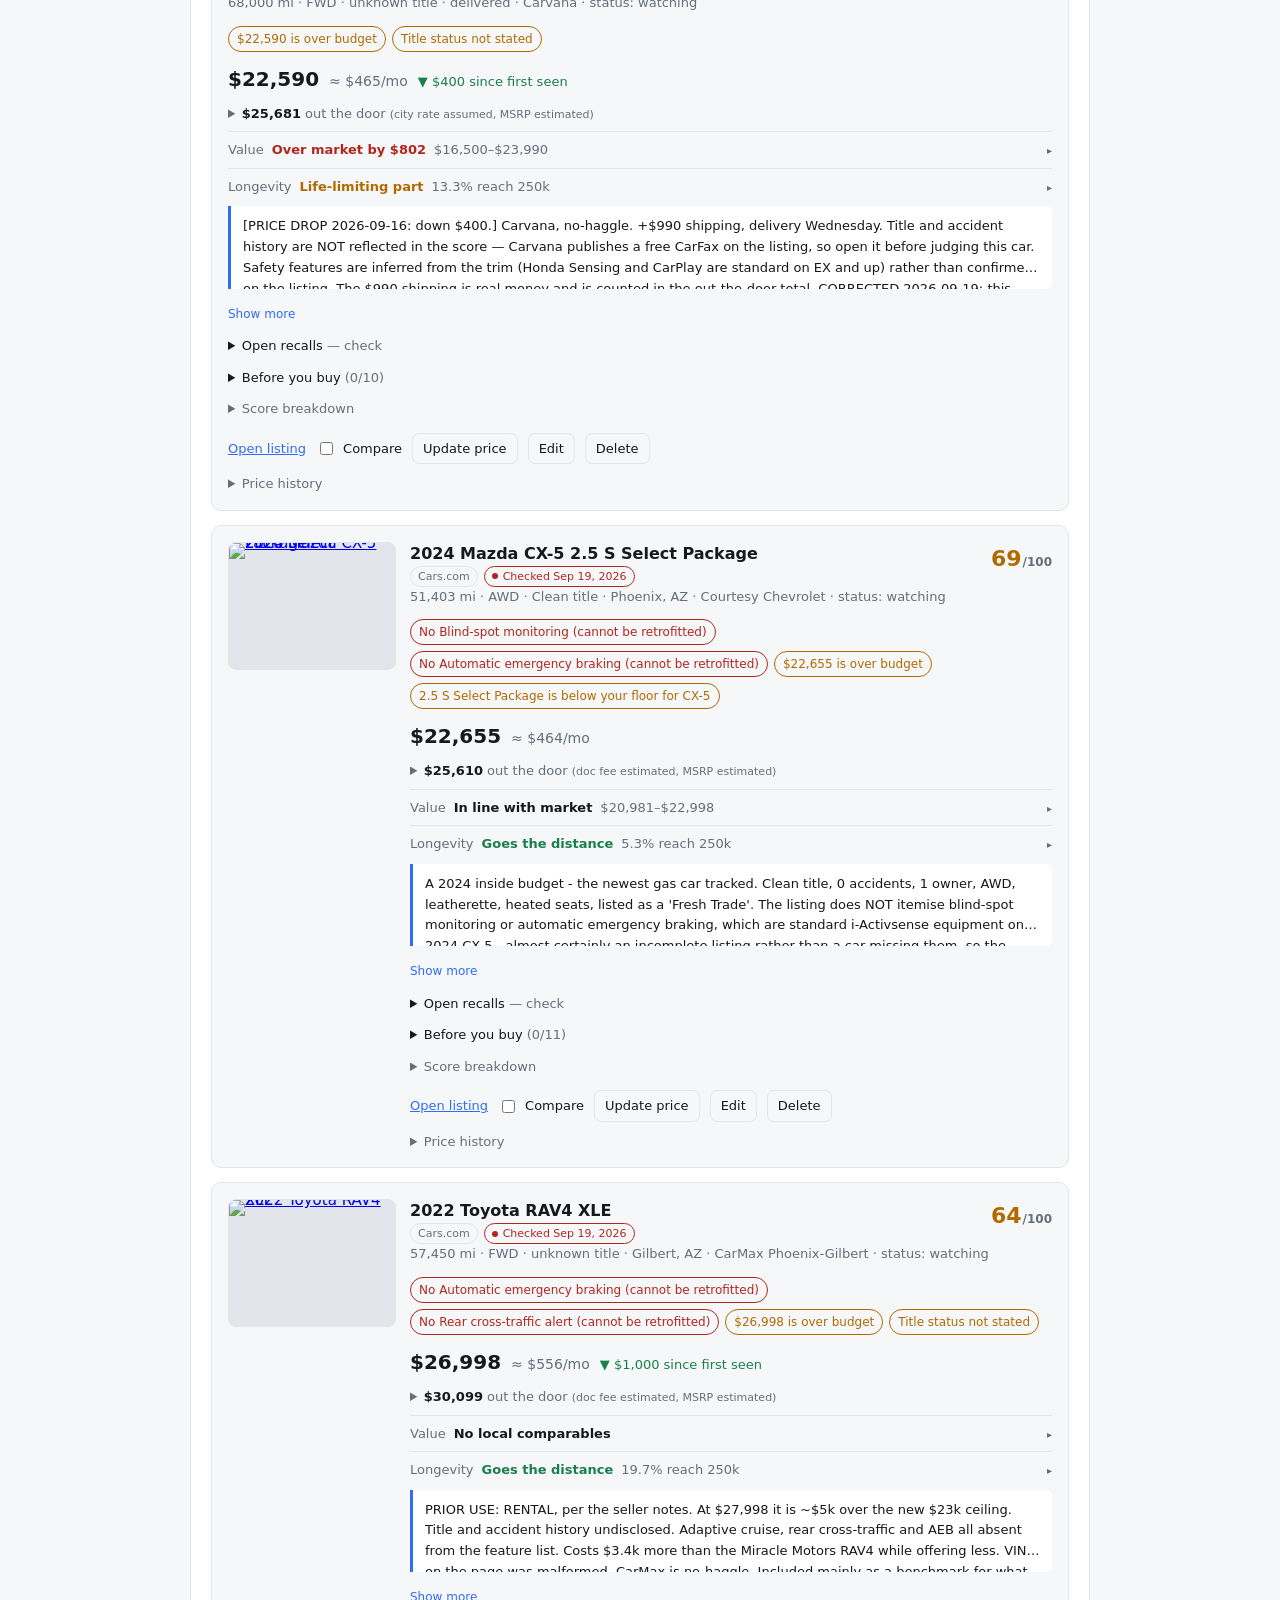
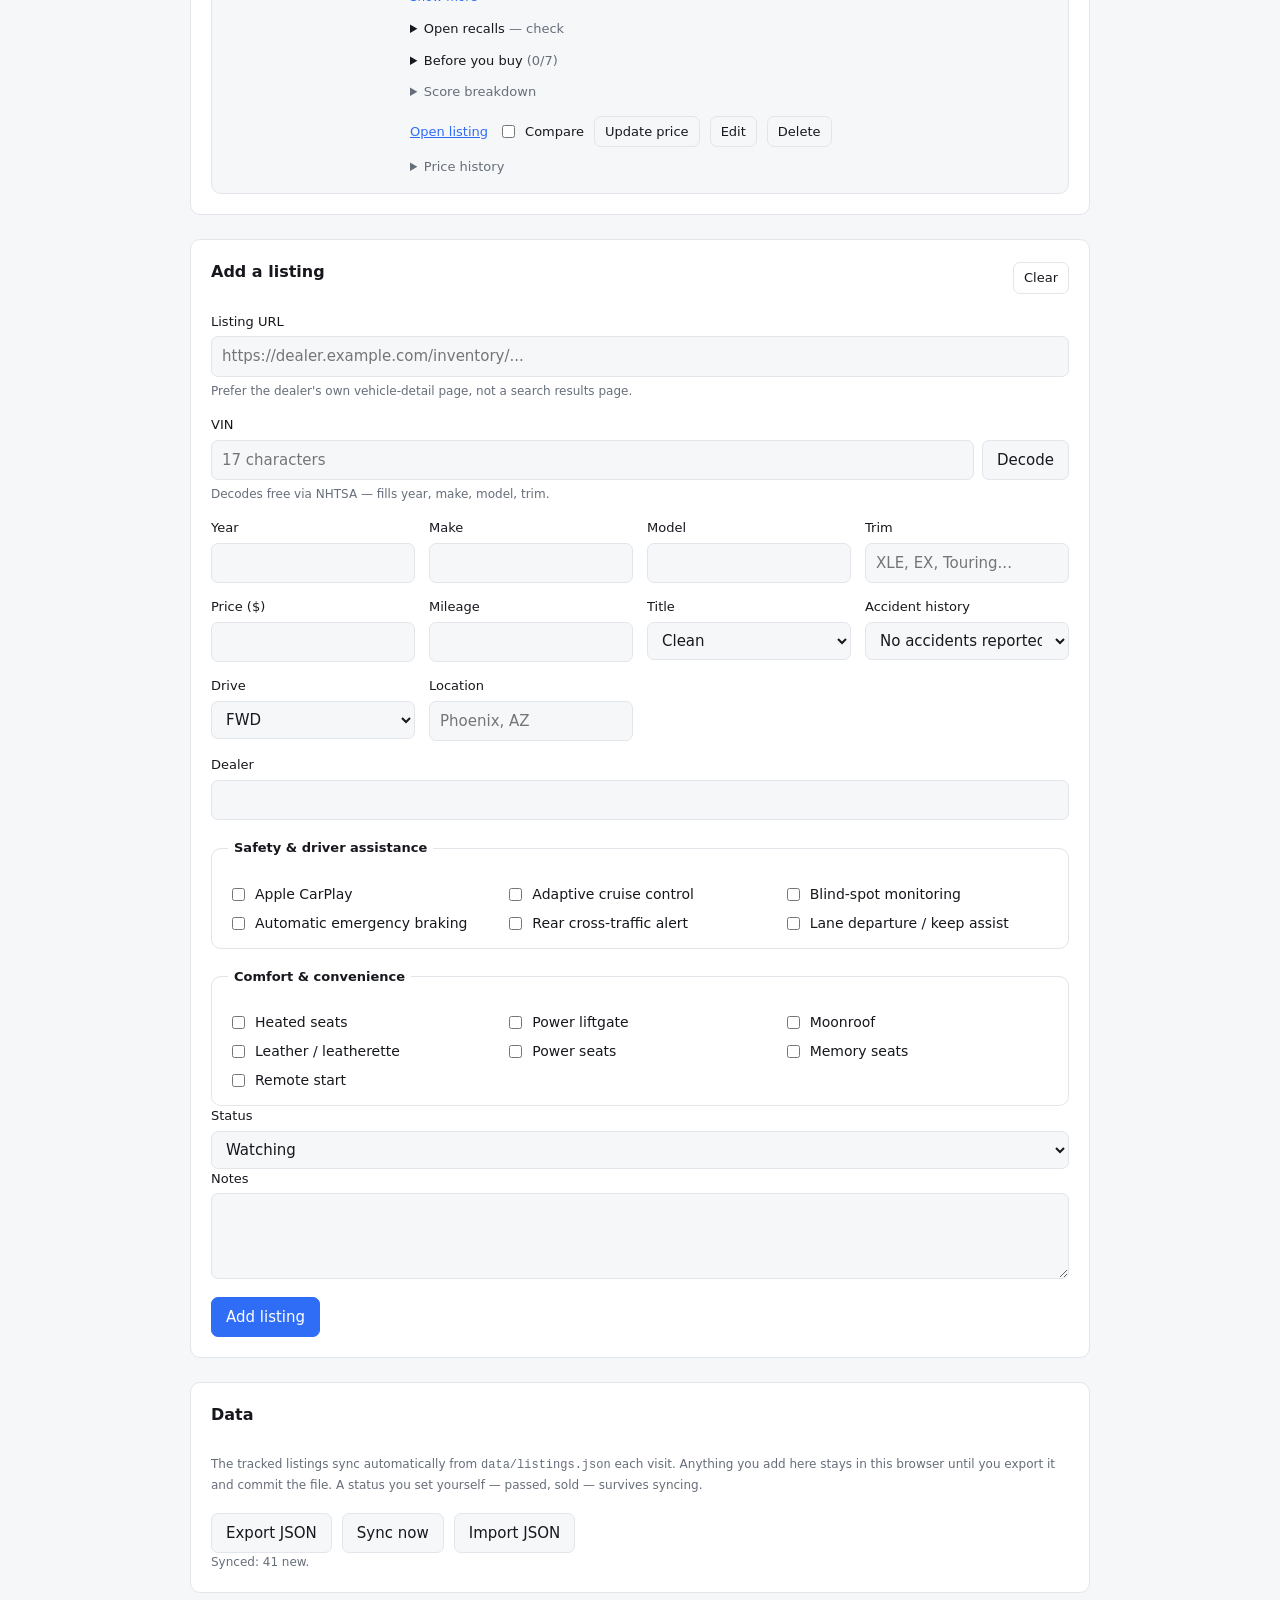
==== commit a03c16df: "Replace the make dropdown with multi-select model toggles The filter was a single-select dropdown of" ====
--- a/index.html
+++ b/index.html
@@ -38,11 +38,8 @@
   <section class="panel">
     <div class="panel-head">
       <h2>Listings</h2>
+      <div class="modelfilter" id="modelFilter" role="group" aria-label="Filter by model"></div>
       <div class="controls">
-        <label class="sr-only" for="filterMake">Make</label>
-        <select id="filterMake">
-          <option value="__all__">All makes</option>
-        </select>
         <label class="sr-only" for="sort">Sort by</label>
         <select id="sort">
           <option value="score">Best score</option>
--- a/assets/styles.css
+++ b/assets/styles.css
@@ -409,3 +409,22 @@
   .card-photo { width: 100%; }
   .card-photo img { height: 180px; }
 }
+
+/* Model filter. A single-select dropdown could not express "CR-V and RAV4", which
+   is the actual question being asked of this list, so it is a row of toggles.
+   Nothing selected means everything - an empty filter should not mean an empty page. */
+.modelfilter { display: flex; flex-wrap: wrap; gap: 8px; margin: 0 0 14px; }
+.chip {
+  font: inherit; font-size: 13px; line-height: 1; cursor: pointer;
+  padding: 7px 12px; border-radius: 20px; width: auto;
+  border: 1px solid var(--line); background: var(--bg); color: var(--ink);
+  display: inline-flex; align-items: center; gap: 6px;
+}
+.chip:hover { border-color: var(--accent); }
+.chip .chip-n { color: var(--muted); font-size: 12px; }
+.chip[aria-pressed="true"] {
+  background: var(--accent); border-color: var(--accent); color: #fff; font-weight: 500;
+}
+.chip[aria-pressed="true"] .chip-n { color: #fff; opacity: .75; }
+.chip.chip-all { border-style: dashed; }
+.chip.chip-all[aria-pressed="true"] { border-style: solid; }
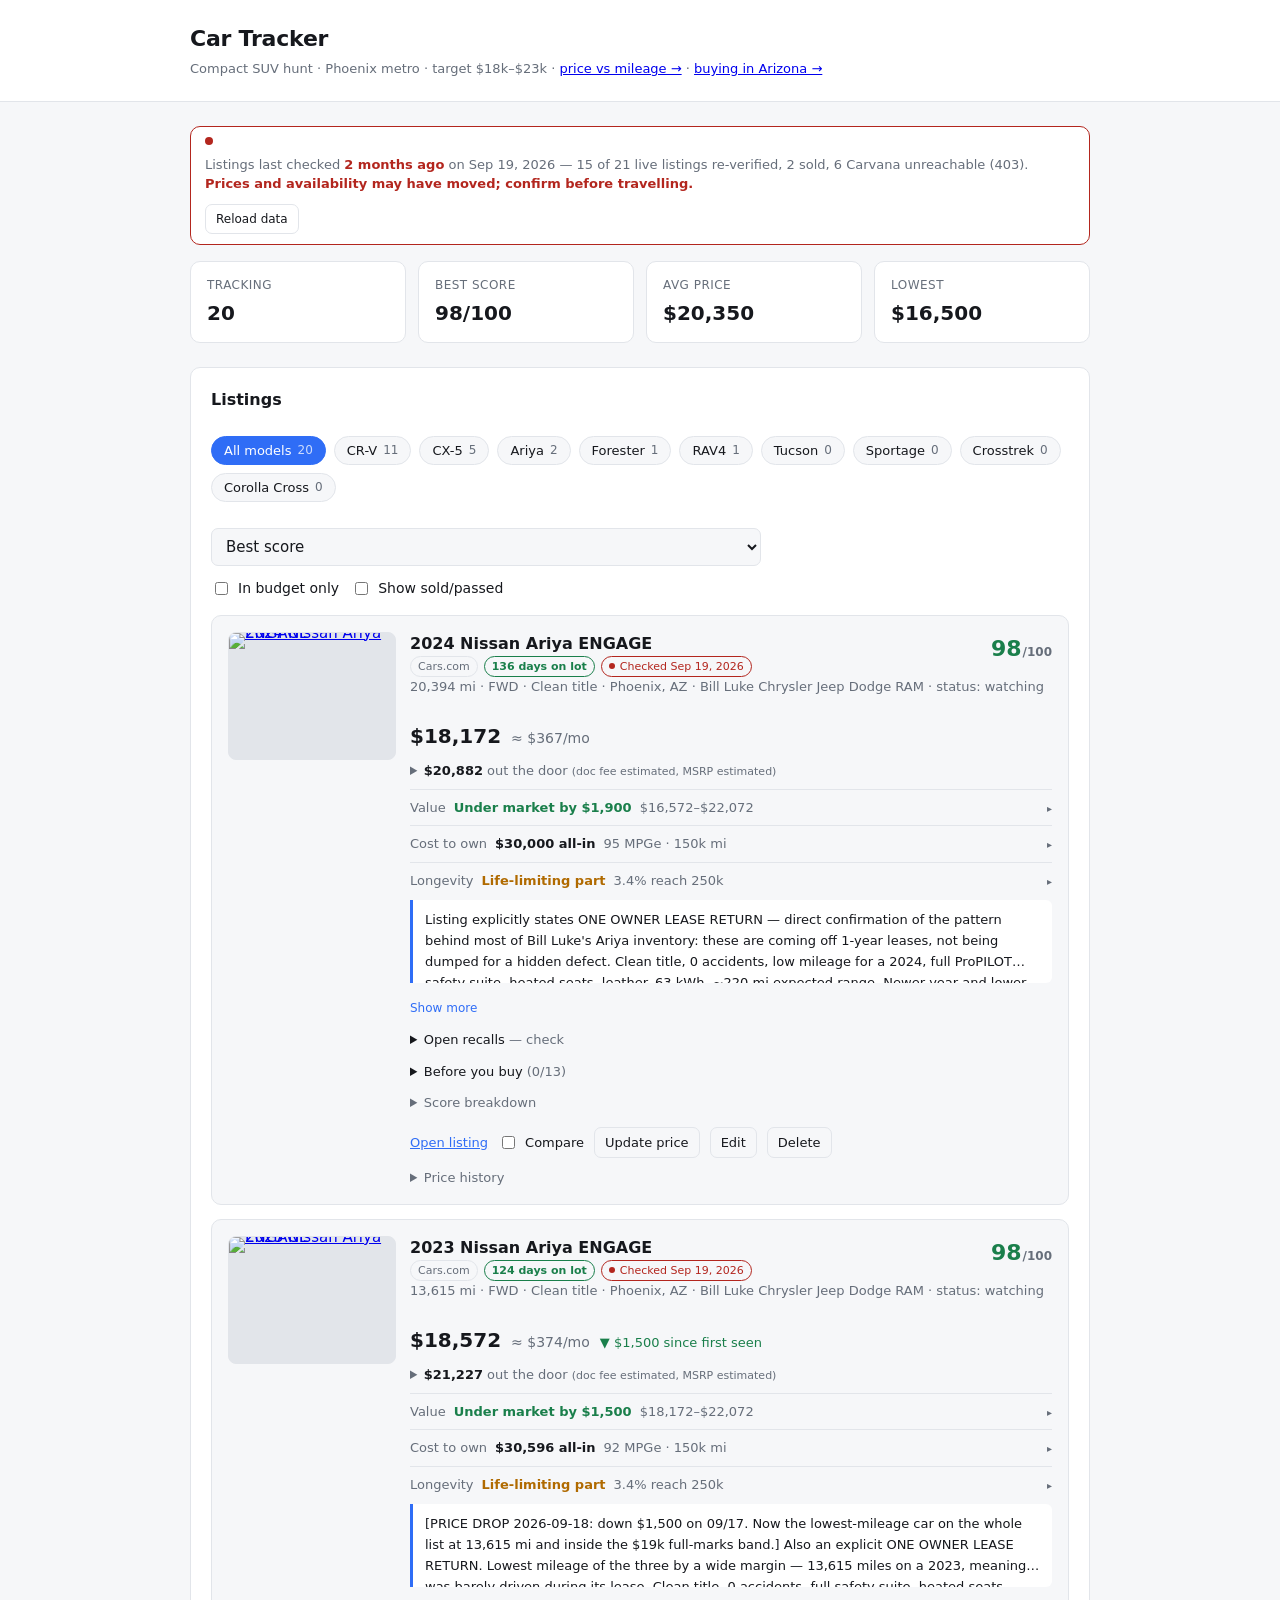
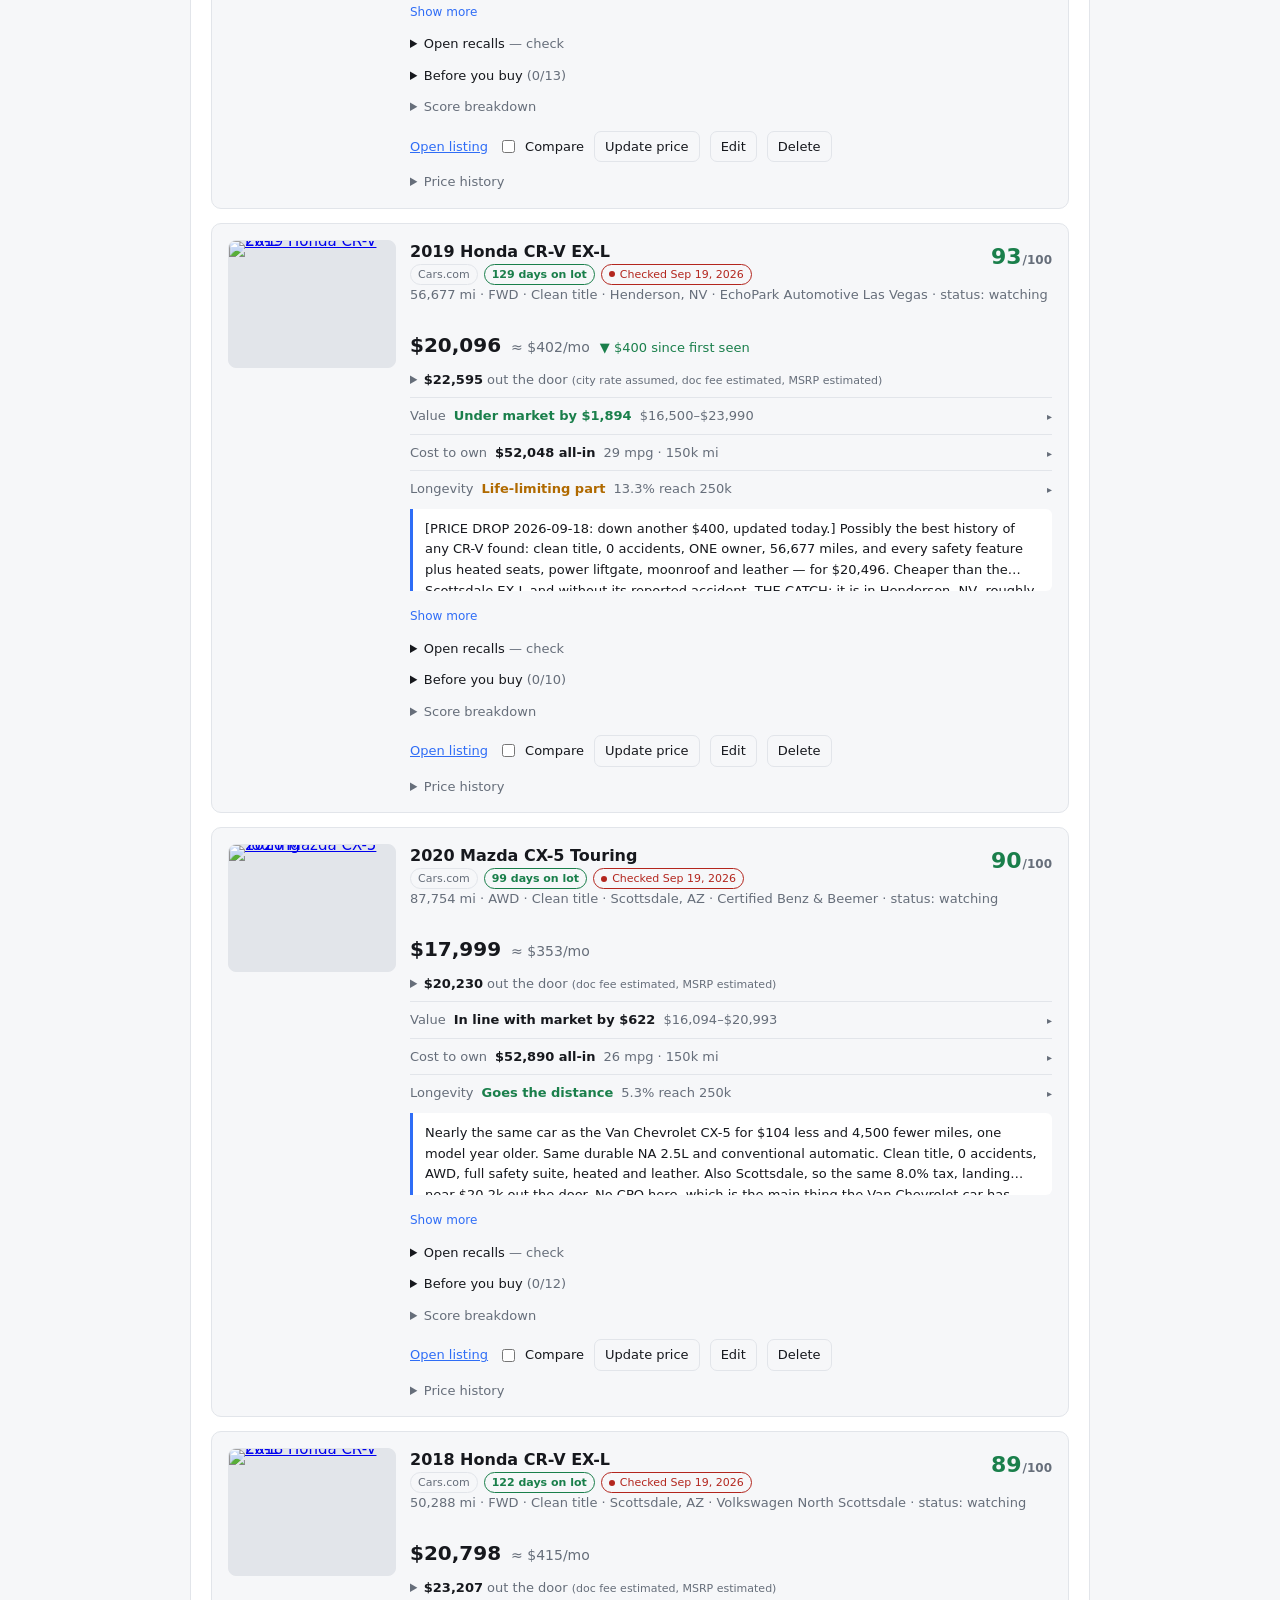
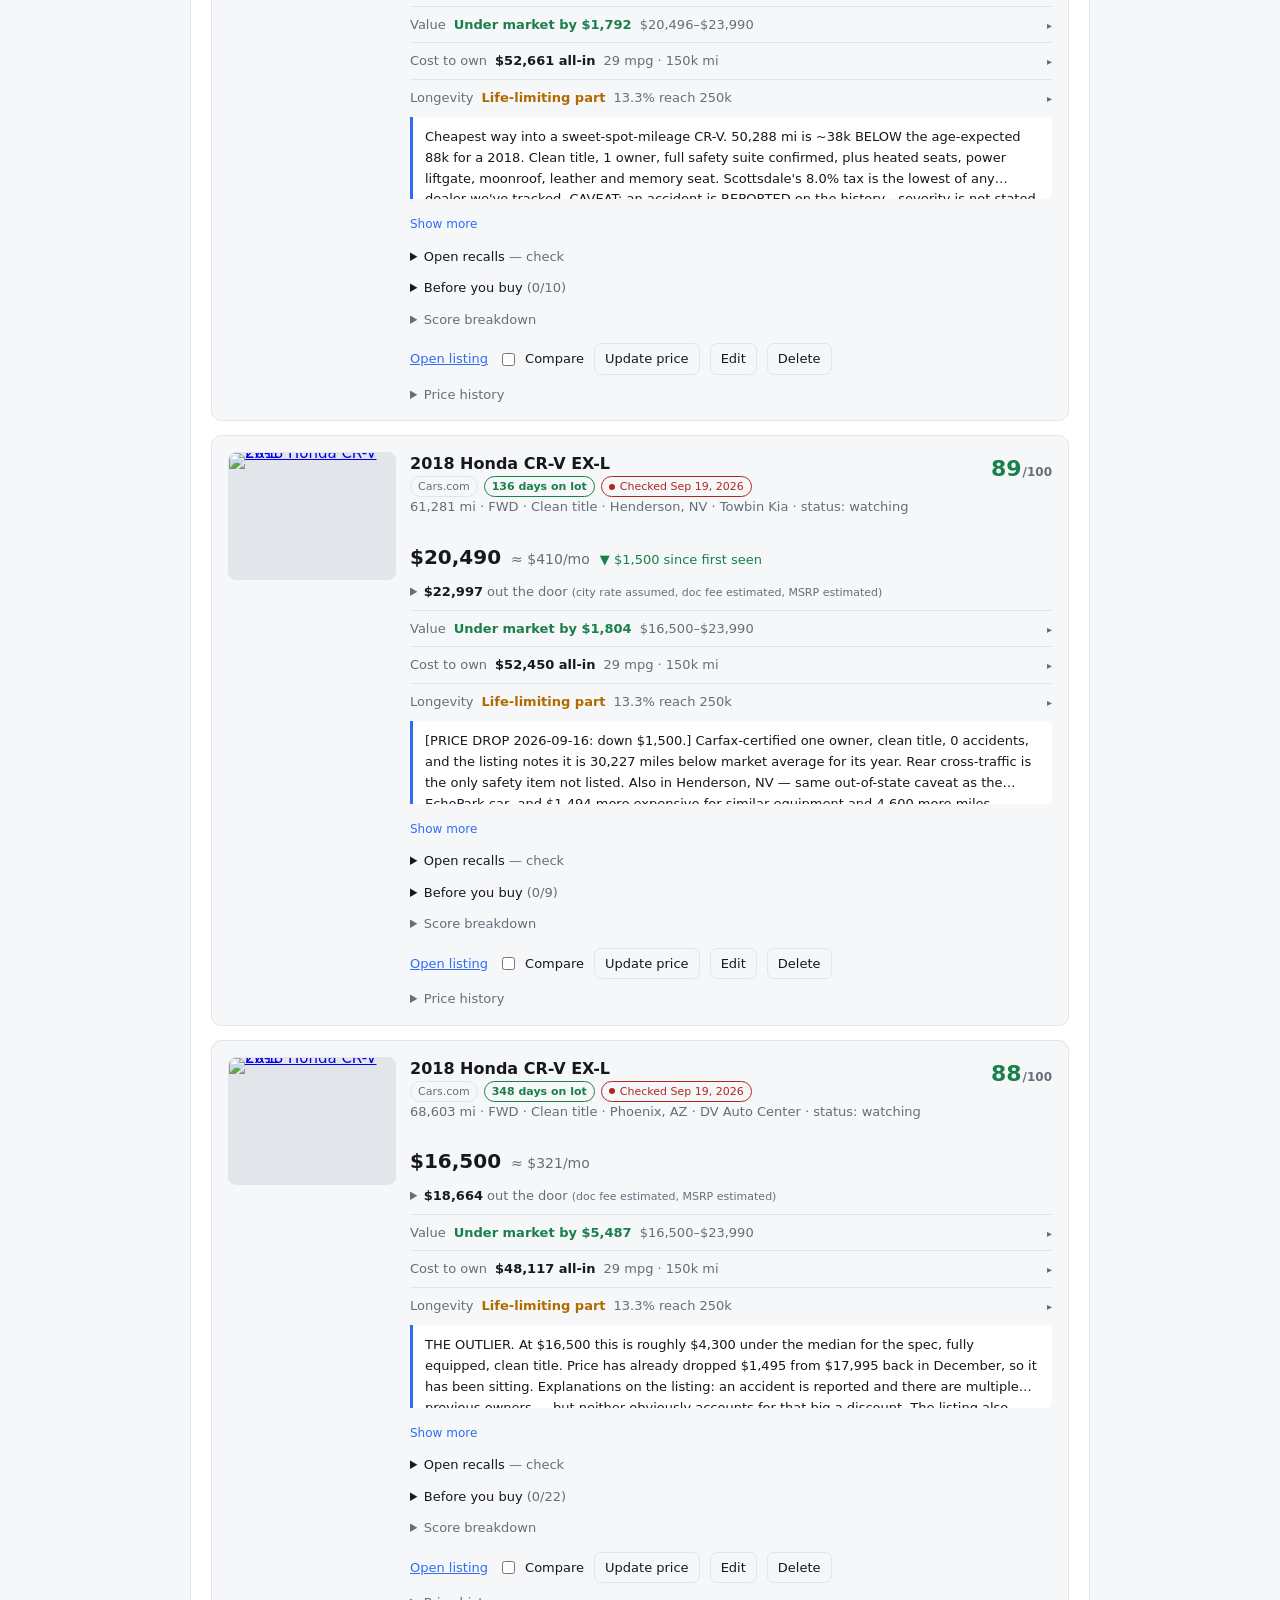
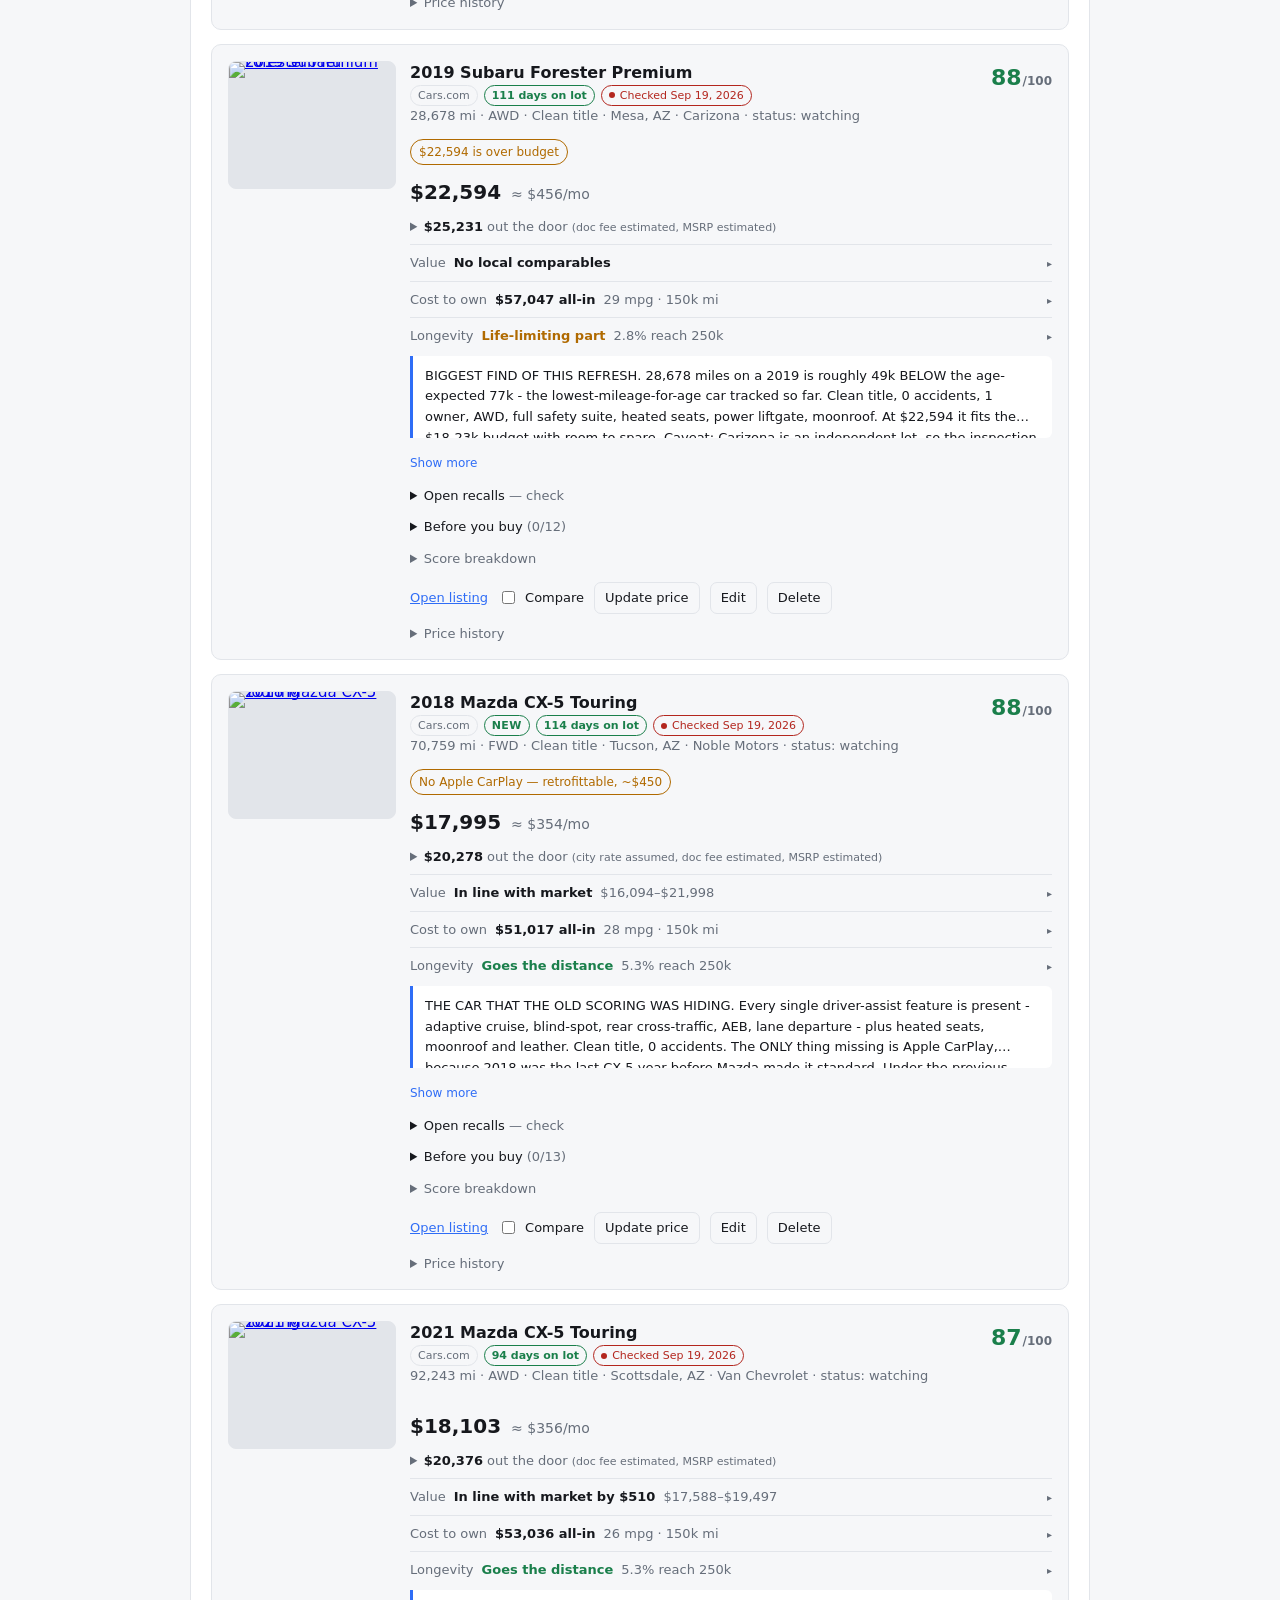
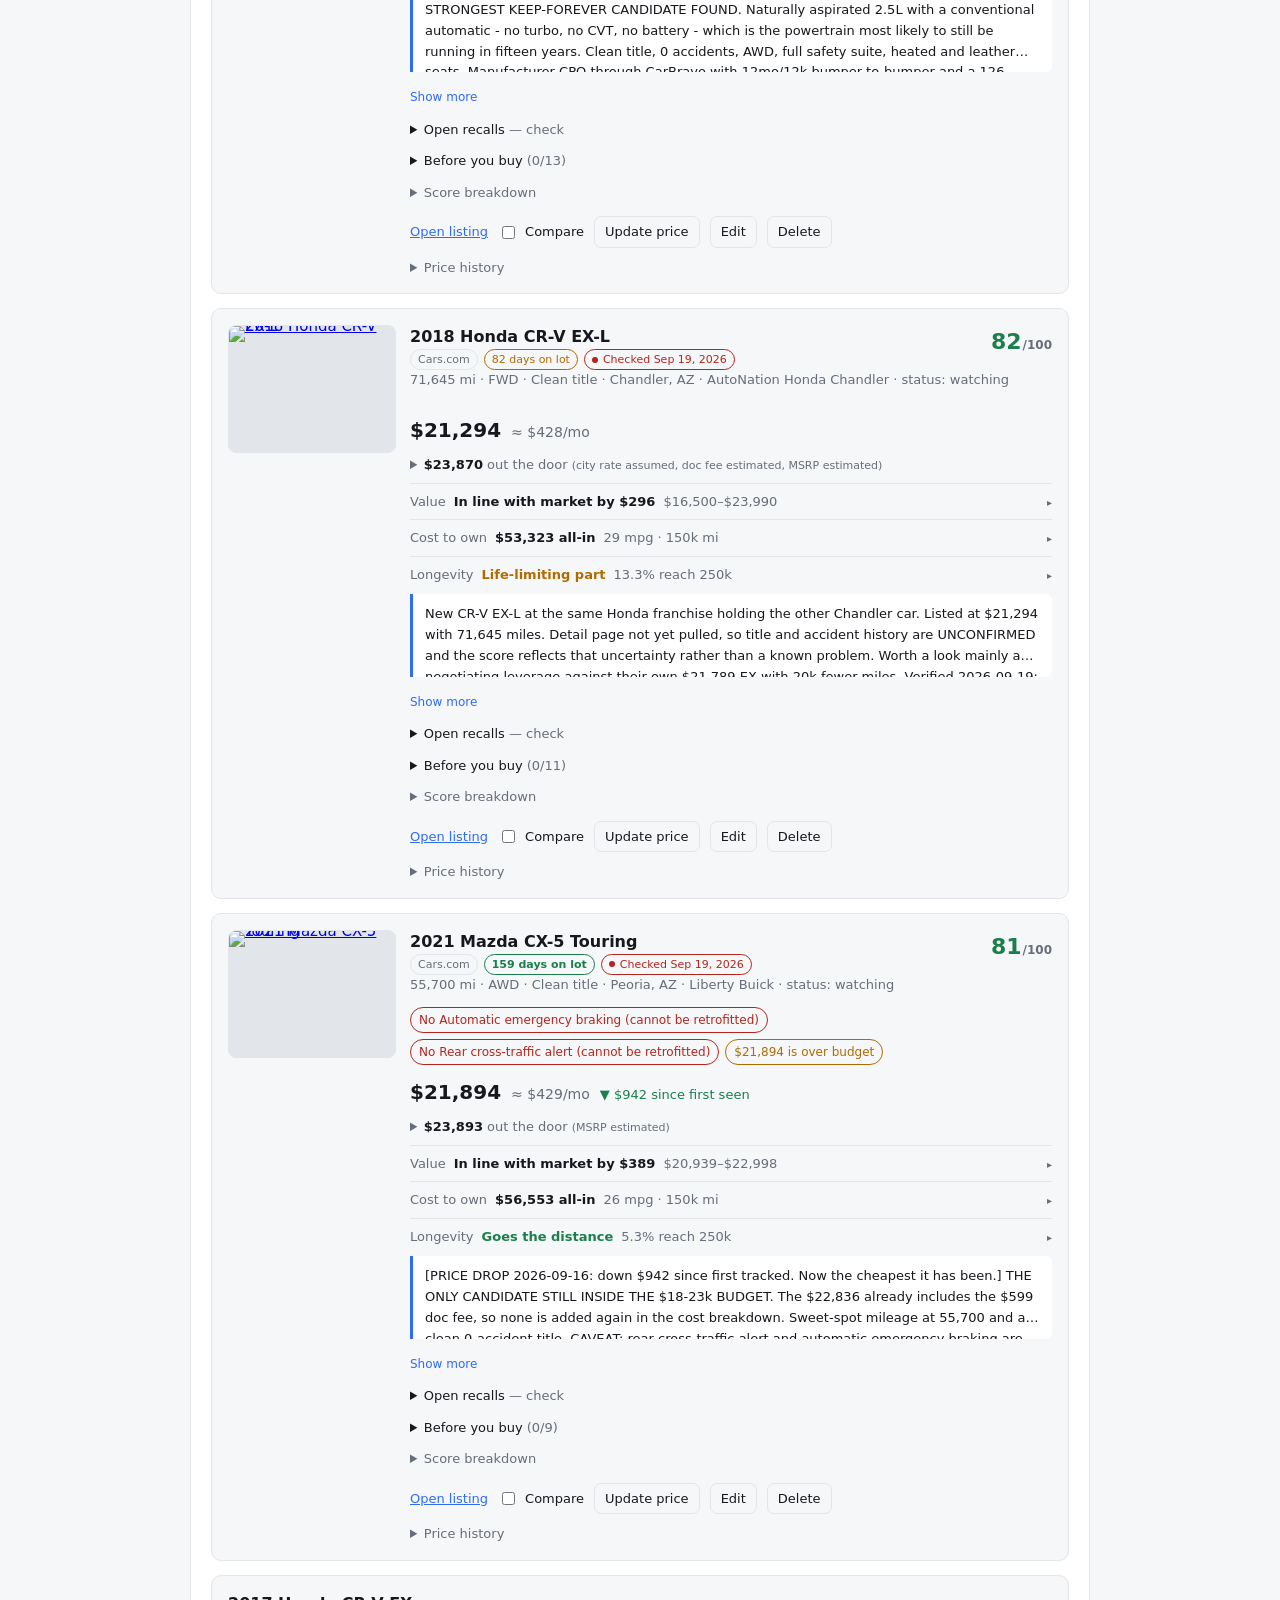
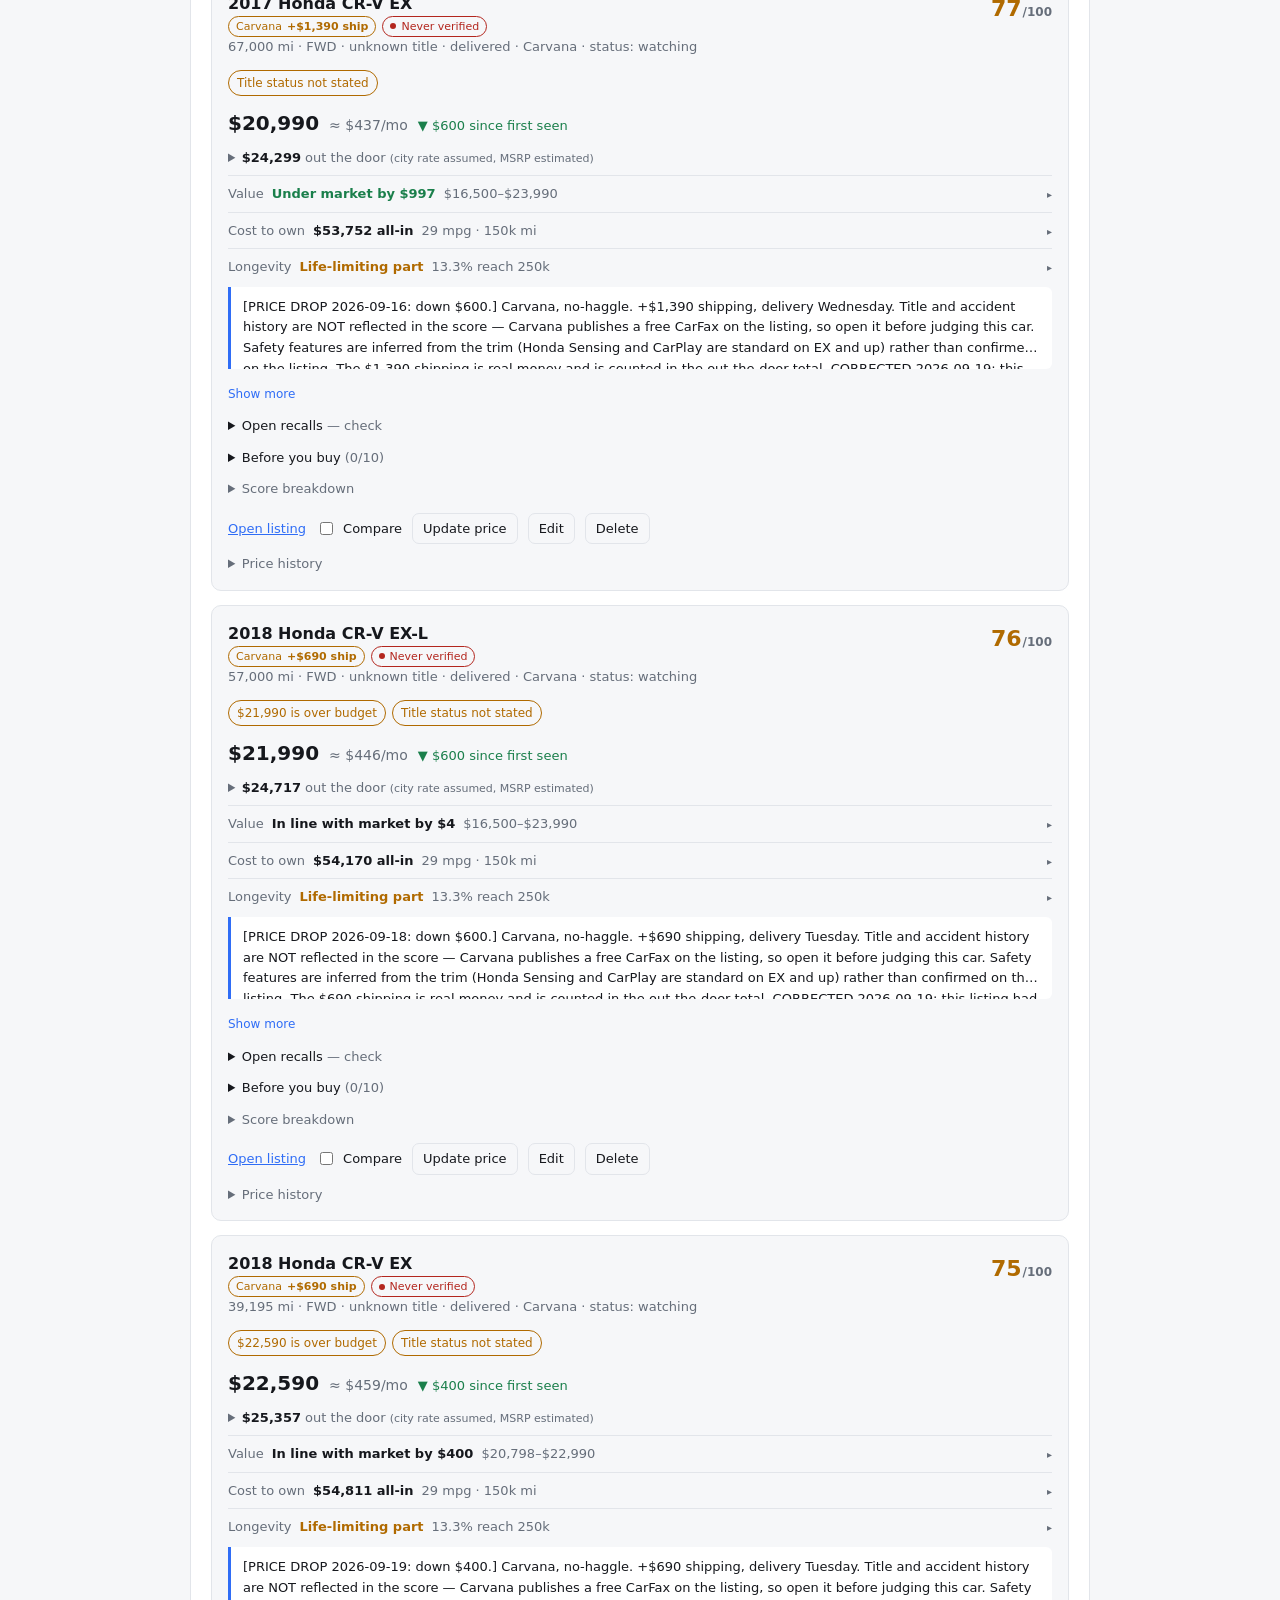
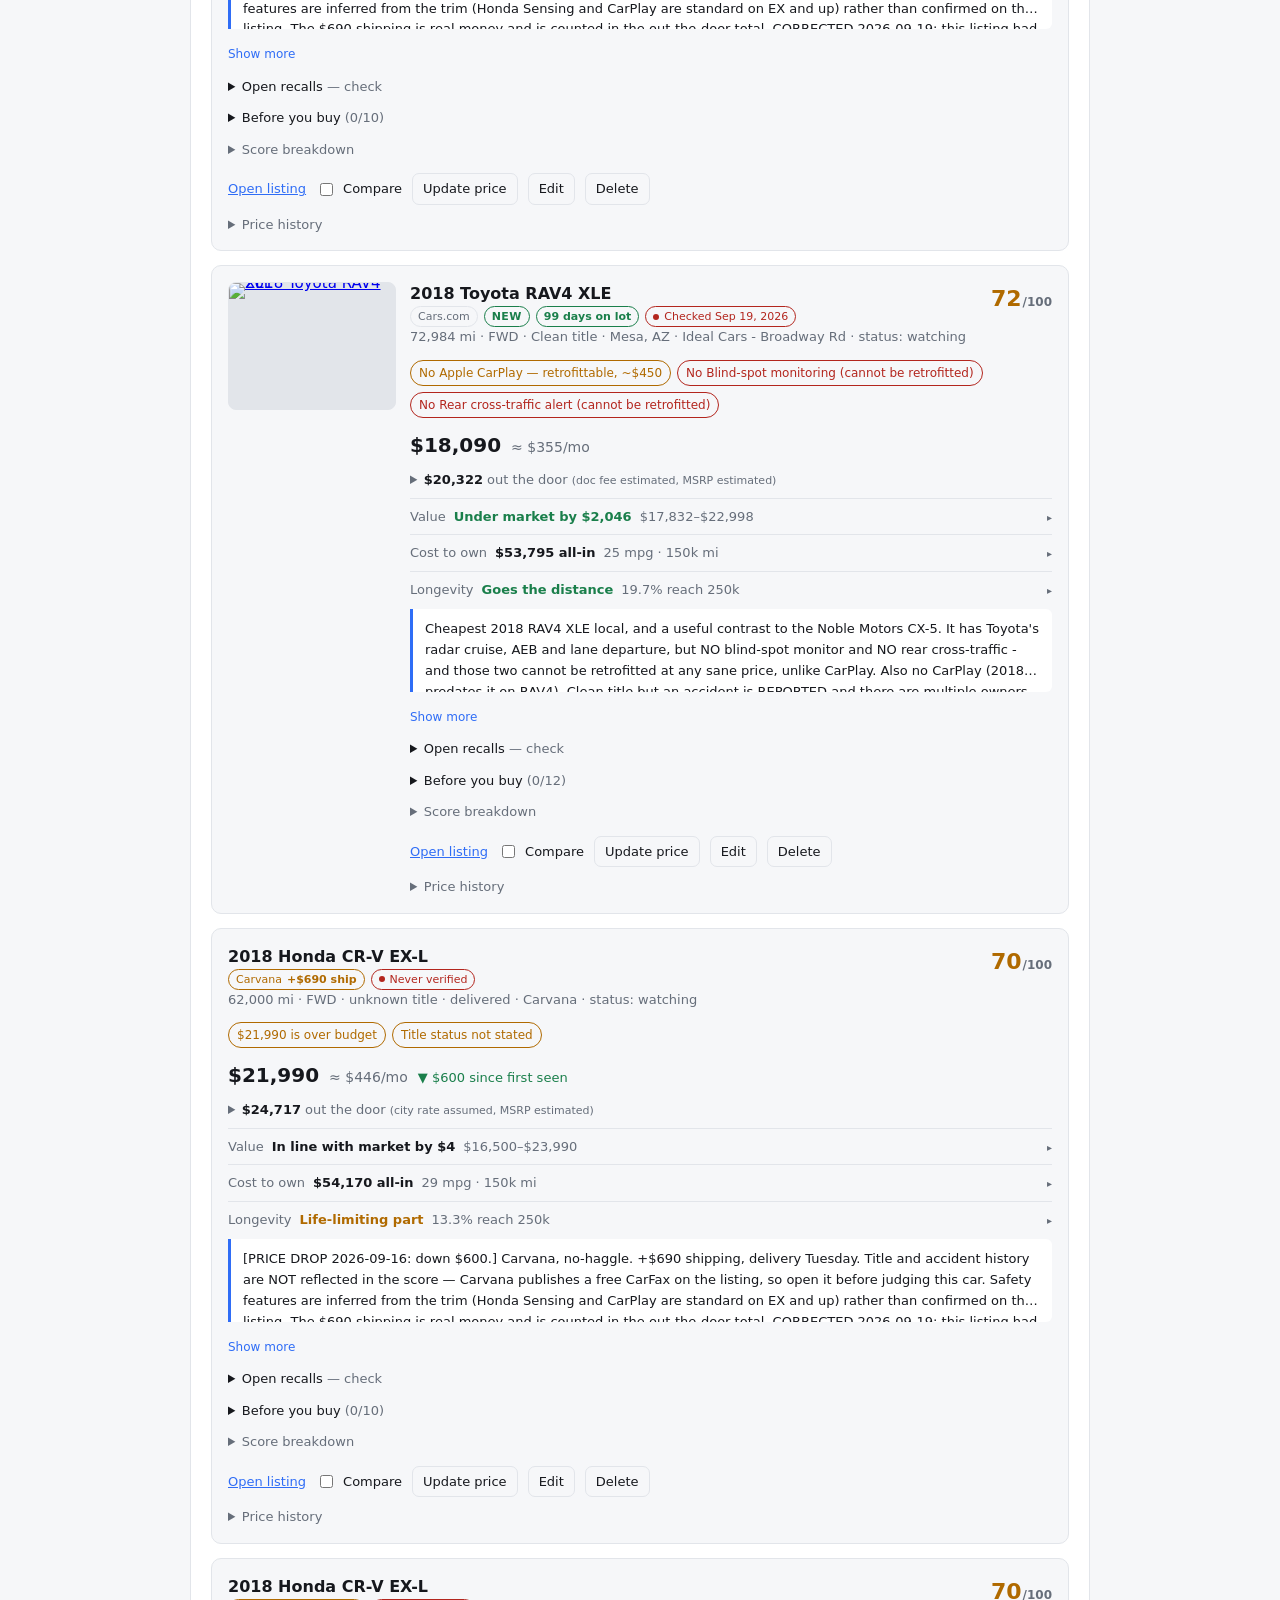
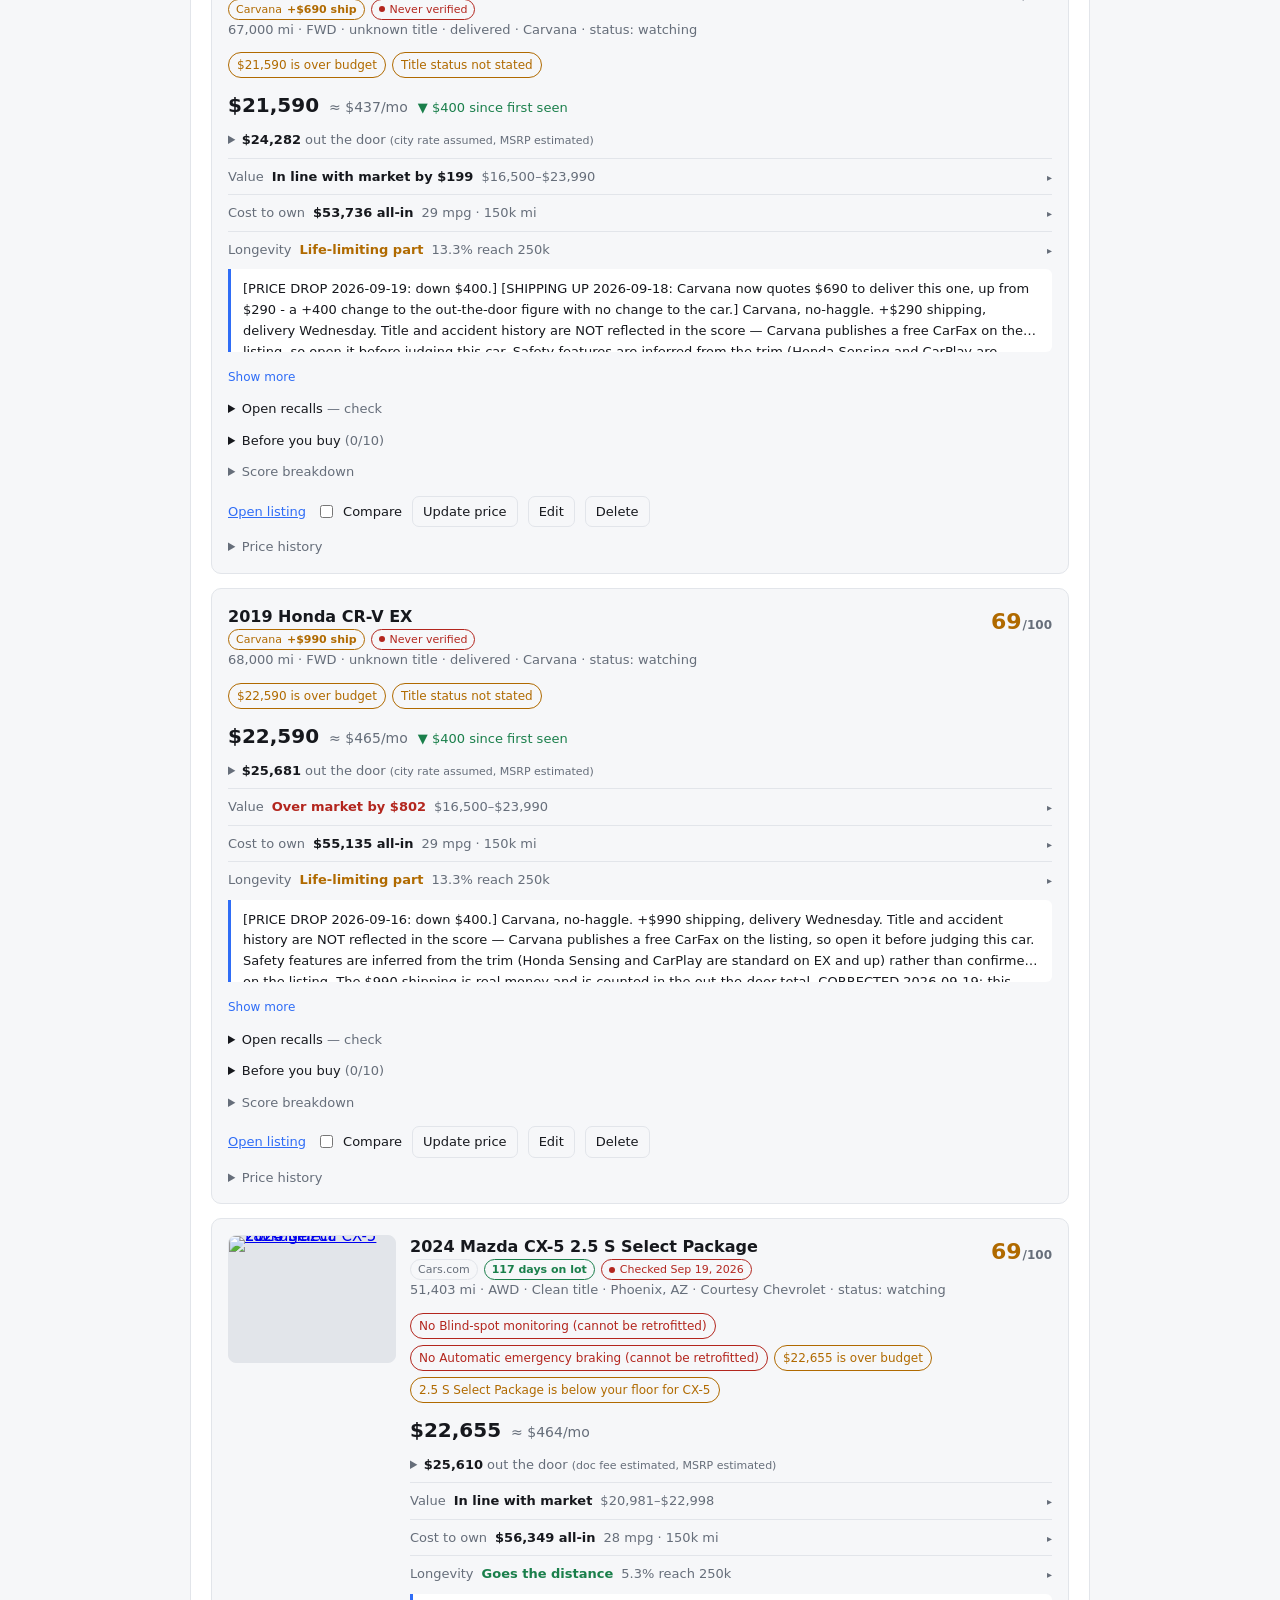
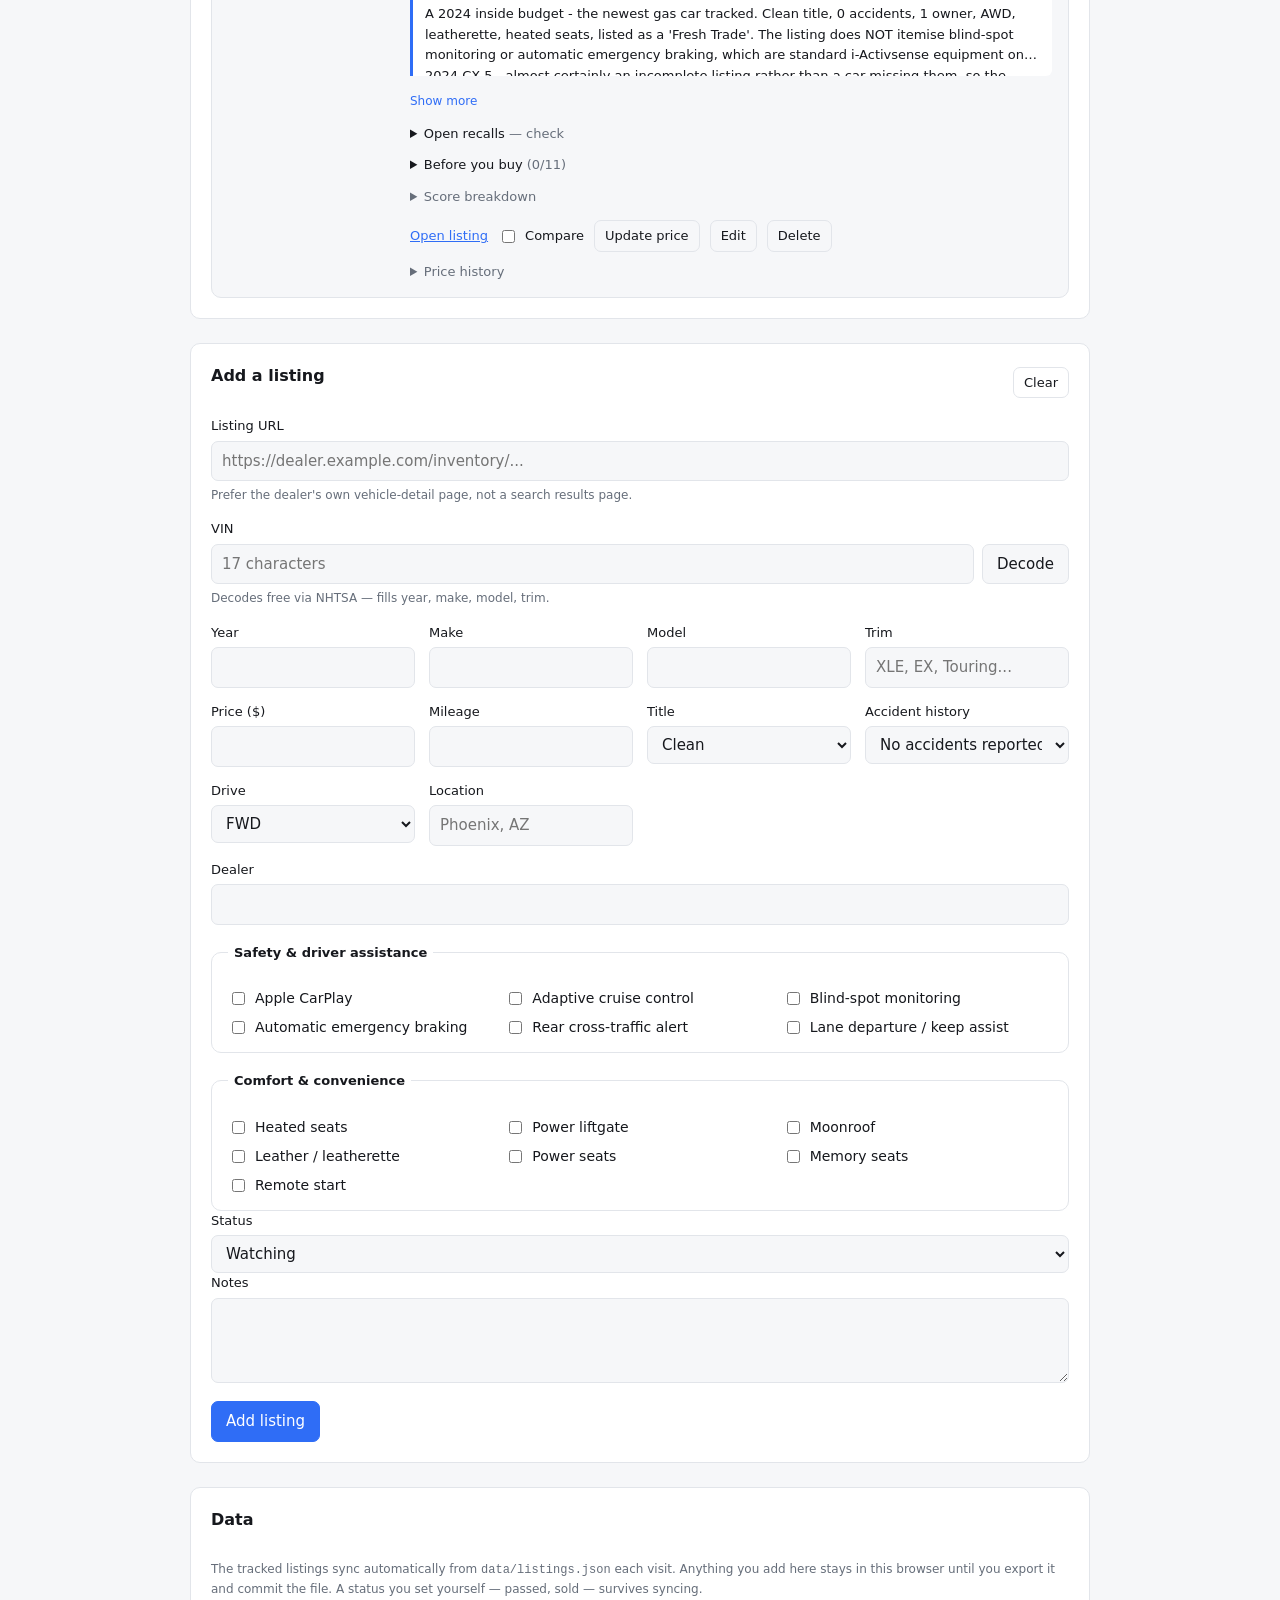
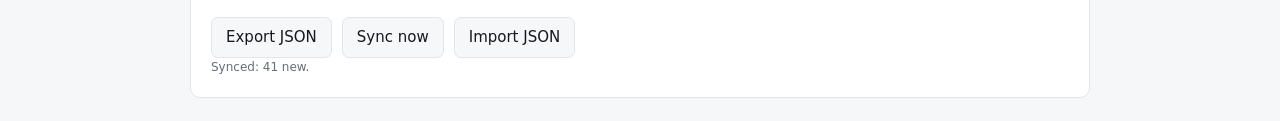
==== commit cd3af7cd: "Add days-on-lot and cost-to-own Two additions, both aimed at numbers the tracker was not showing.  D" ====
--- a/index.html
+++ b/index.html
@@ -50,6 +50,8 @@
           <option value="miles">Lowest mileage</option>
           <option value="year">Newest year</option>
           <option value="added">Recently added</option>
+          <option value="own">Cheapest to own (150k mi)</option>
+          <option value="lot">Longest on lot</option>
         </select>
         <label class="check"><input type="checkbox" id="budgetOnly"> In budget only</label>
         <label class="check"><input type="checkbox" id="showDead"> Show sold/passed</label>
@@ -194,6 +196,10 @@
         <summary class="fold-sum value-sum"></summary>
         <div class="valuebox"></div>
       </details>
+      <details class="fold own-fold">
+        <summary class="fold-sum own-sum"></summary>
+        <div class="ownbox"></div>
+      </details>
       <details class="fold lng-fold">
         <summary class="fold-sum lng-sum"></summary>
         <div class="longevity"></div>
--- a/assets/styles.css
+++ b/assets/styles.css
@@ -428,3 +428,15 @@
 .chip[aria-pressed="true"] .chip-n { color: #fff; opacity: .75; }
 .chip.chip-all { border-style: dashed; }
 .chip.chip-all[aria-pressed="true"] { border-style: solid; }
+
+/* Cost to own. Purchase price is the wrong number to optimise for a car you intend
+   to keep until it dies, so the all-in figure sits next to it. */
+.ownbox { display: grid; gap: 6px; font-size: 13px; }
+.ownbox .ow-row { display: flex; justify-content: space-between; gap: 12px; }
+.ownbox .ow-row .ow-k { color: var(--muted); }
+.ownbox .ow-total { border-top: 1px solid var(--line); padding-top: 6px; font-weight: 600; }
+.ownbox .ow-note { color: var(--muted); font-size: 12px; line-height: 1.45; }
+.ownbox .ow-warn { color: var(--ok); font-size: 12px; line-height: 1.45; }
+
+.badge-lot.high   { border-color: var(--good); color: var(--good); font-weight: 600; }
+.badge-lot.medium { border-color: var(--ok);   color: var(--ok); }
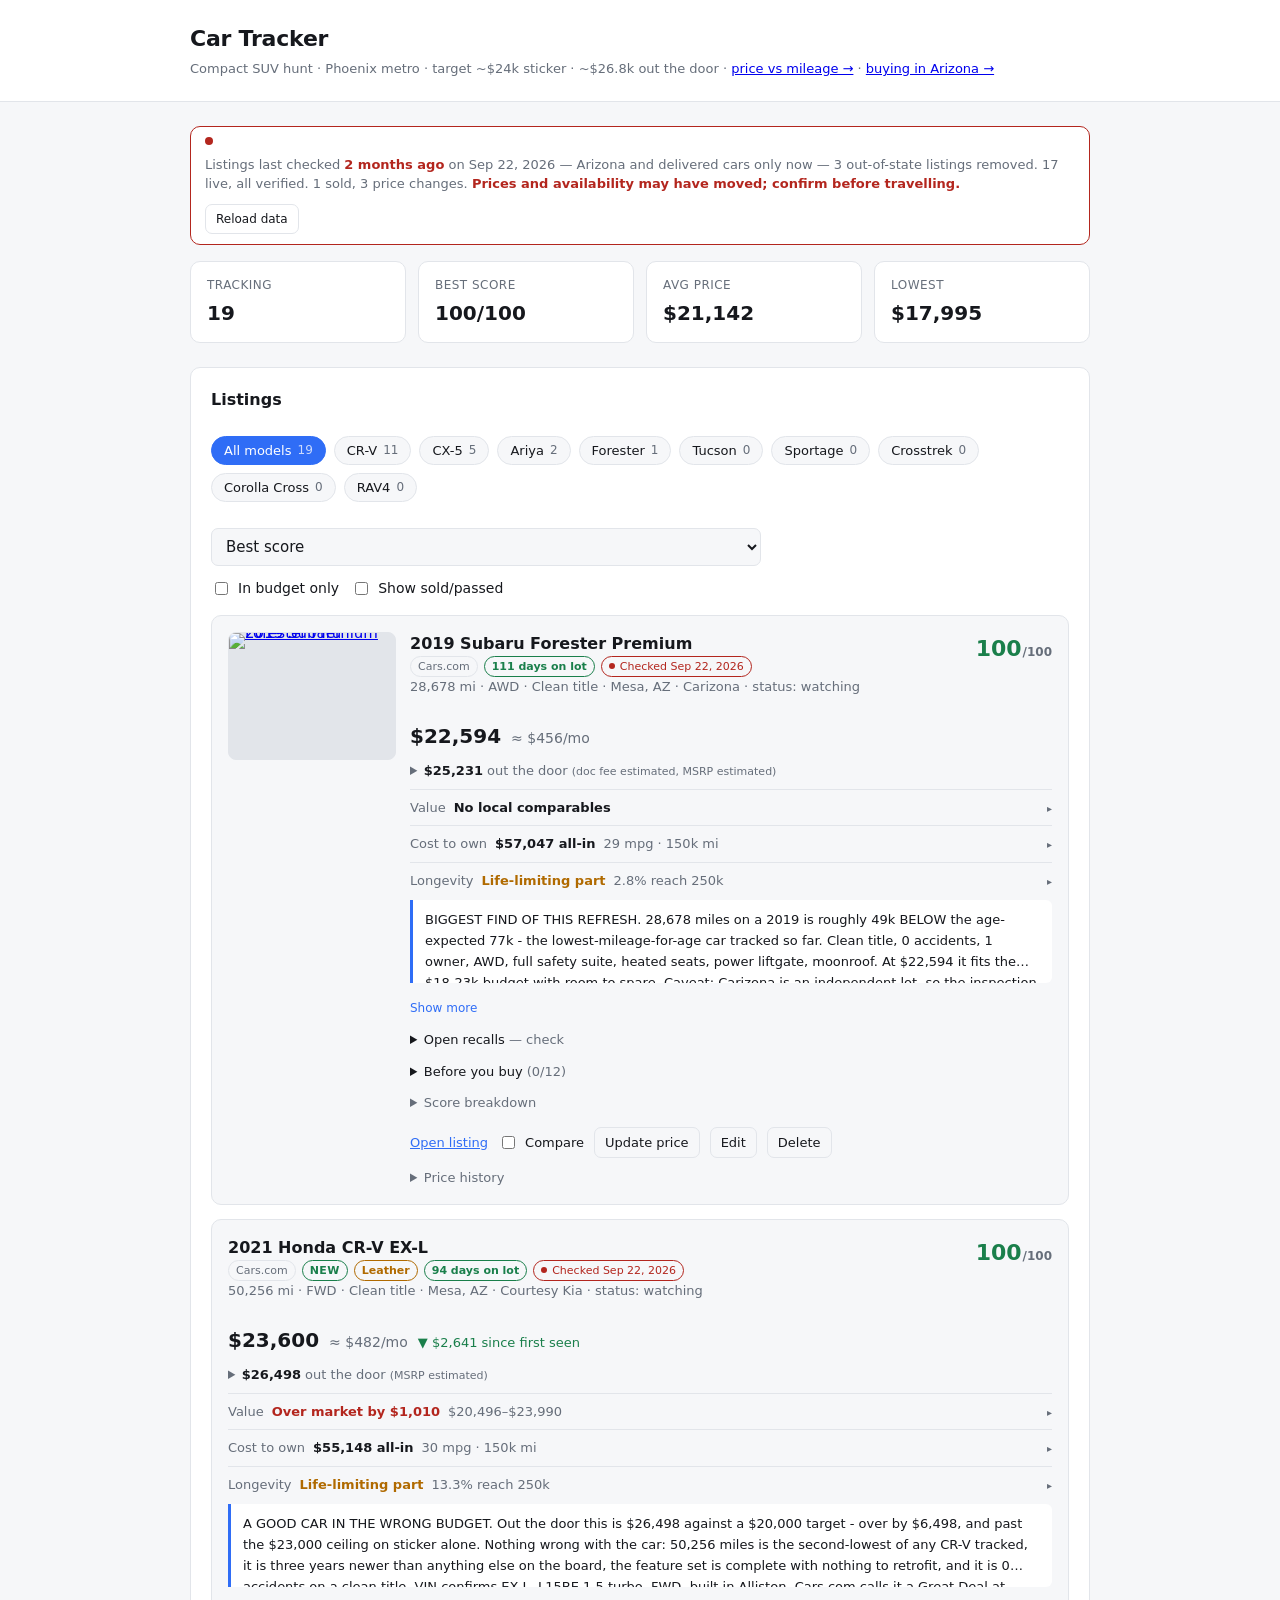
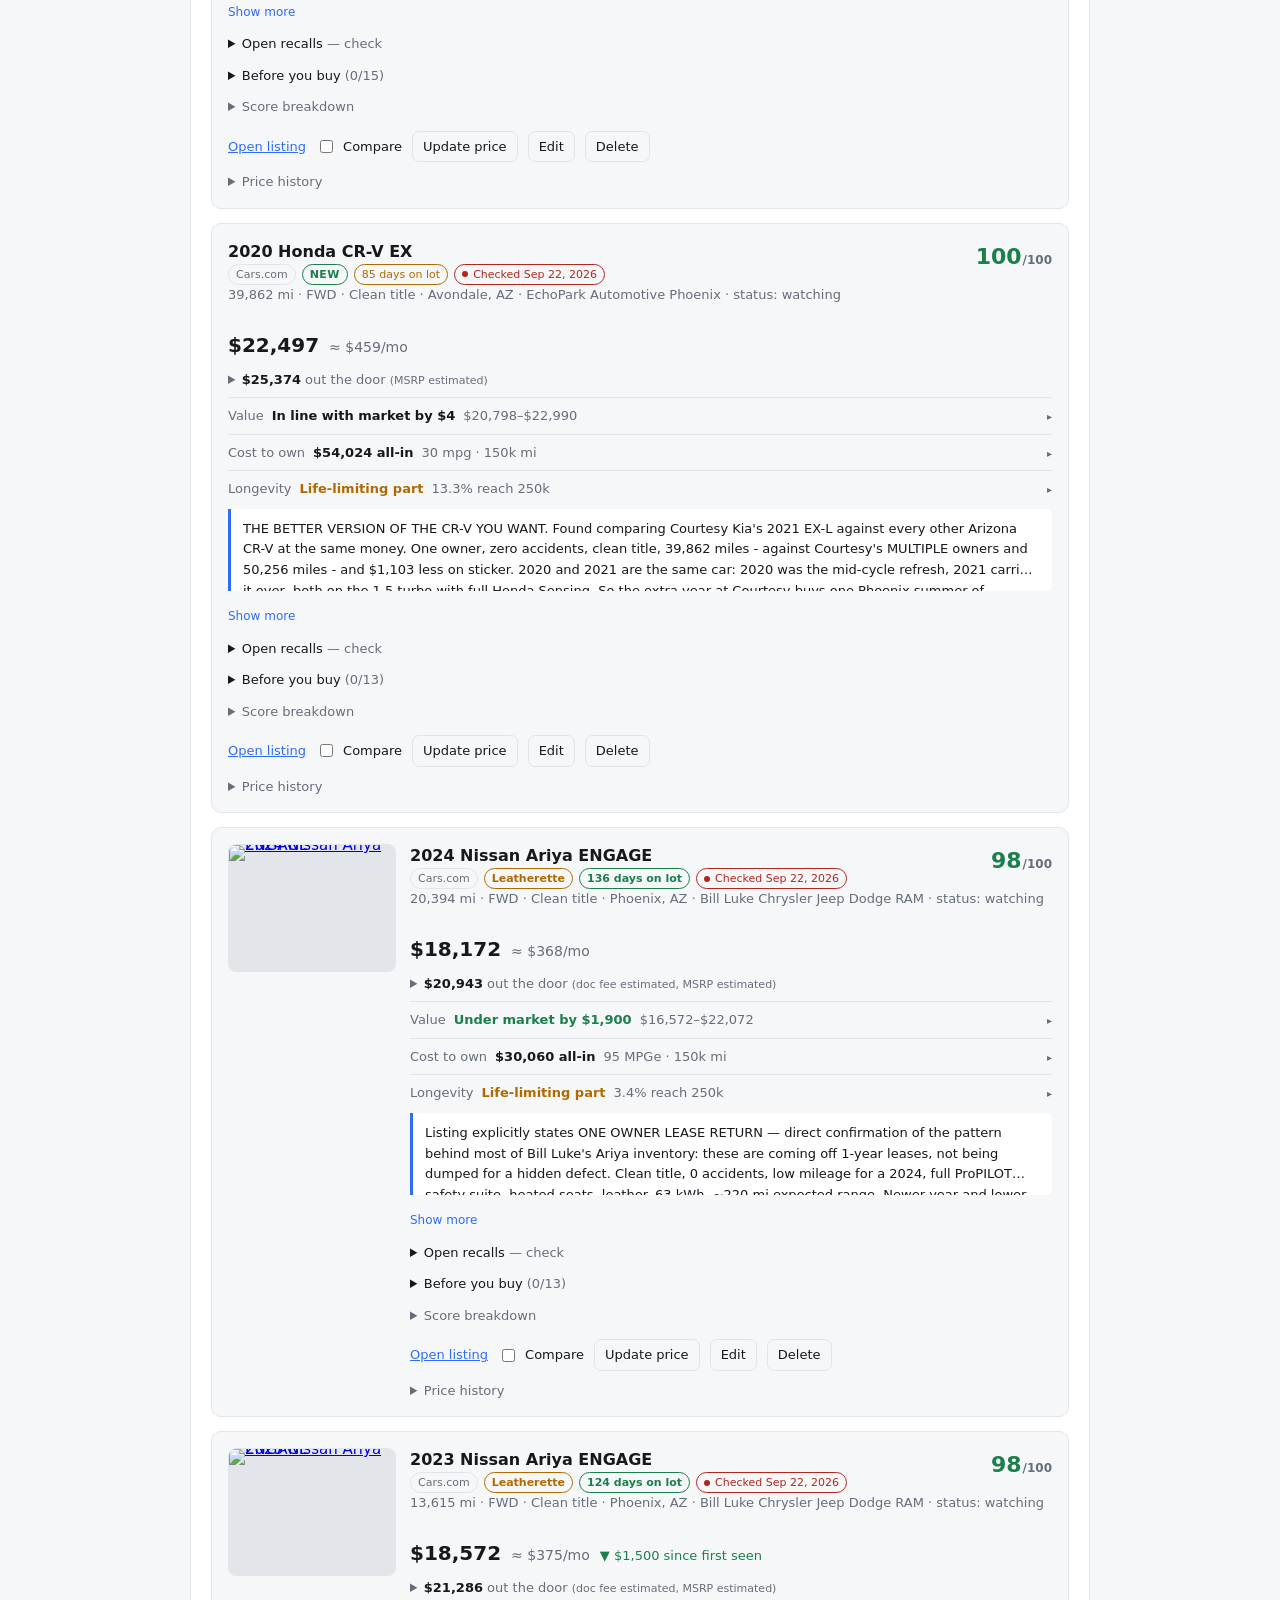
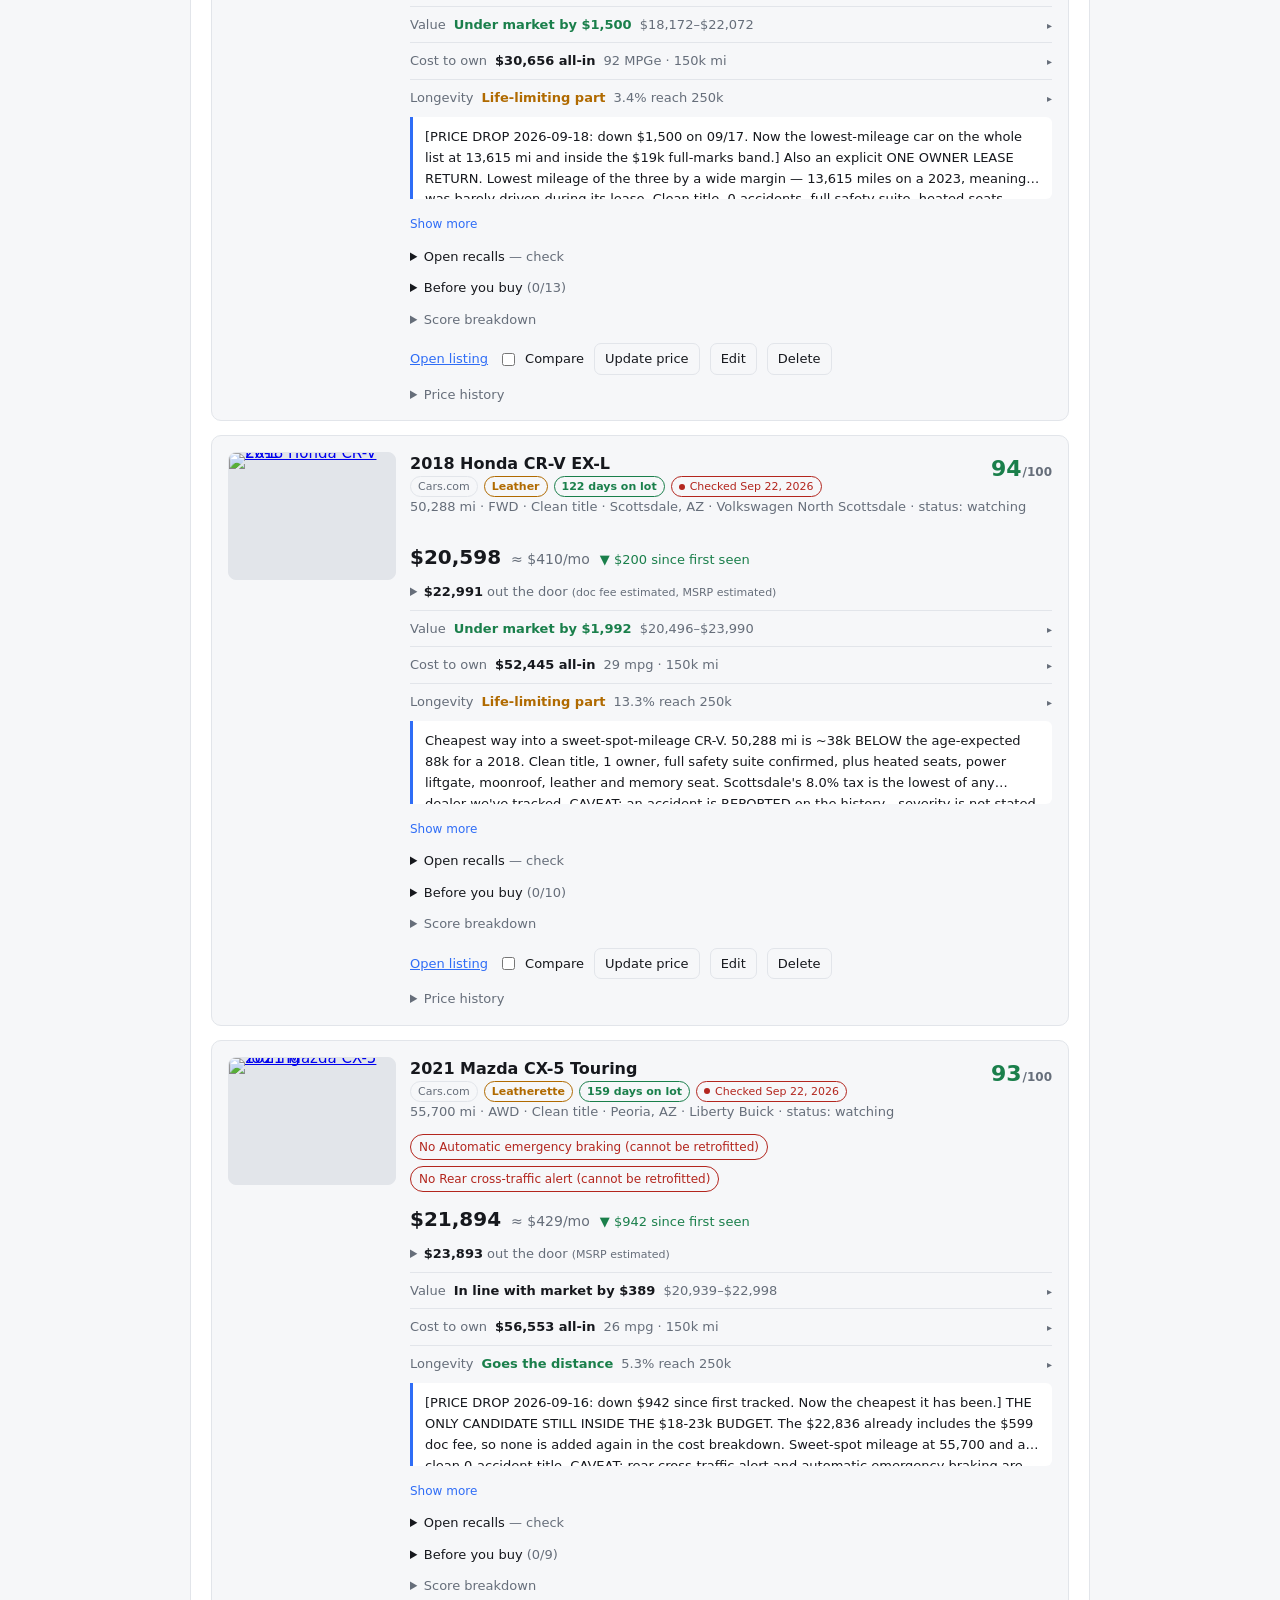
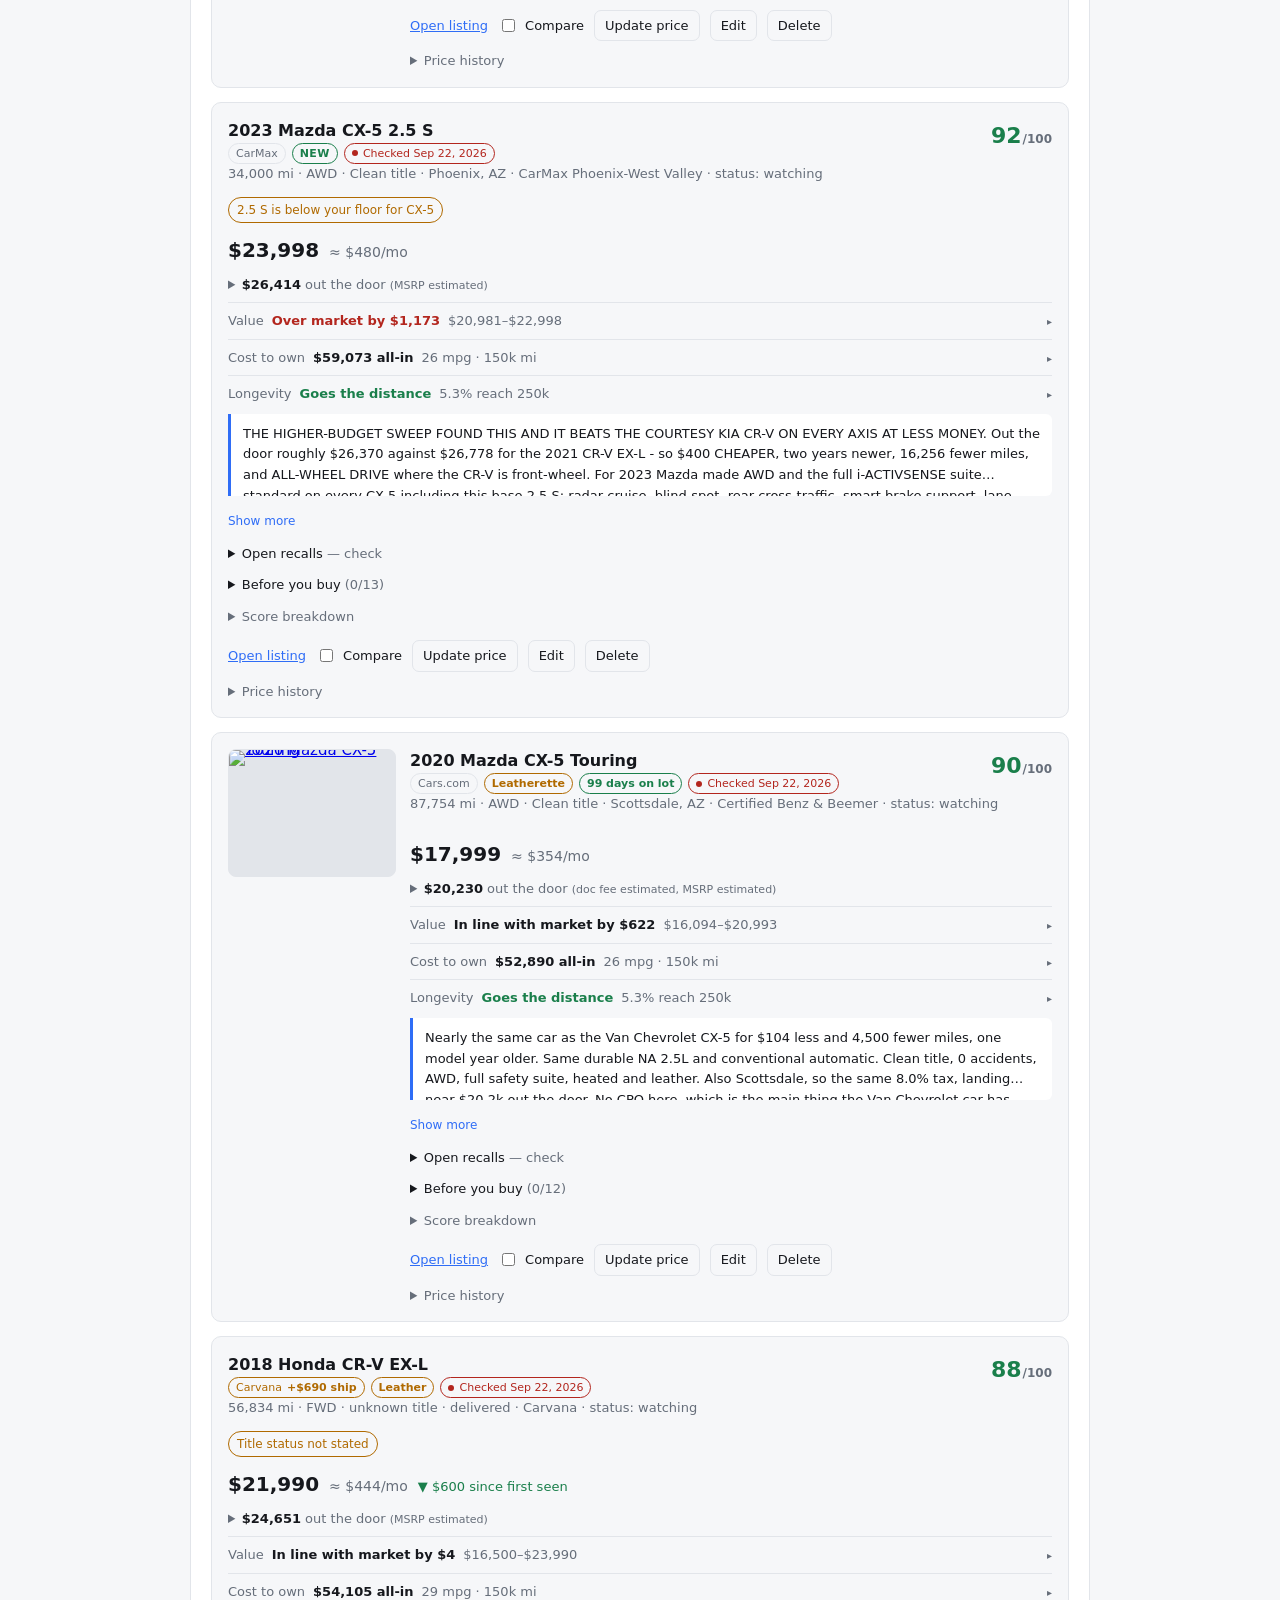
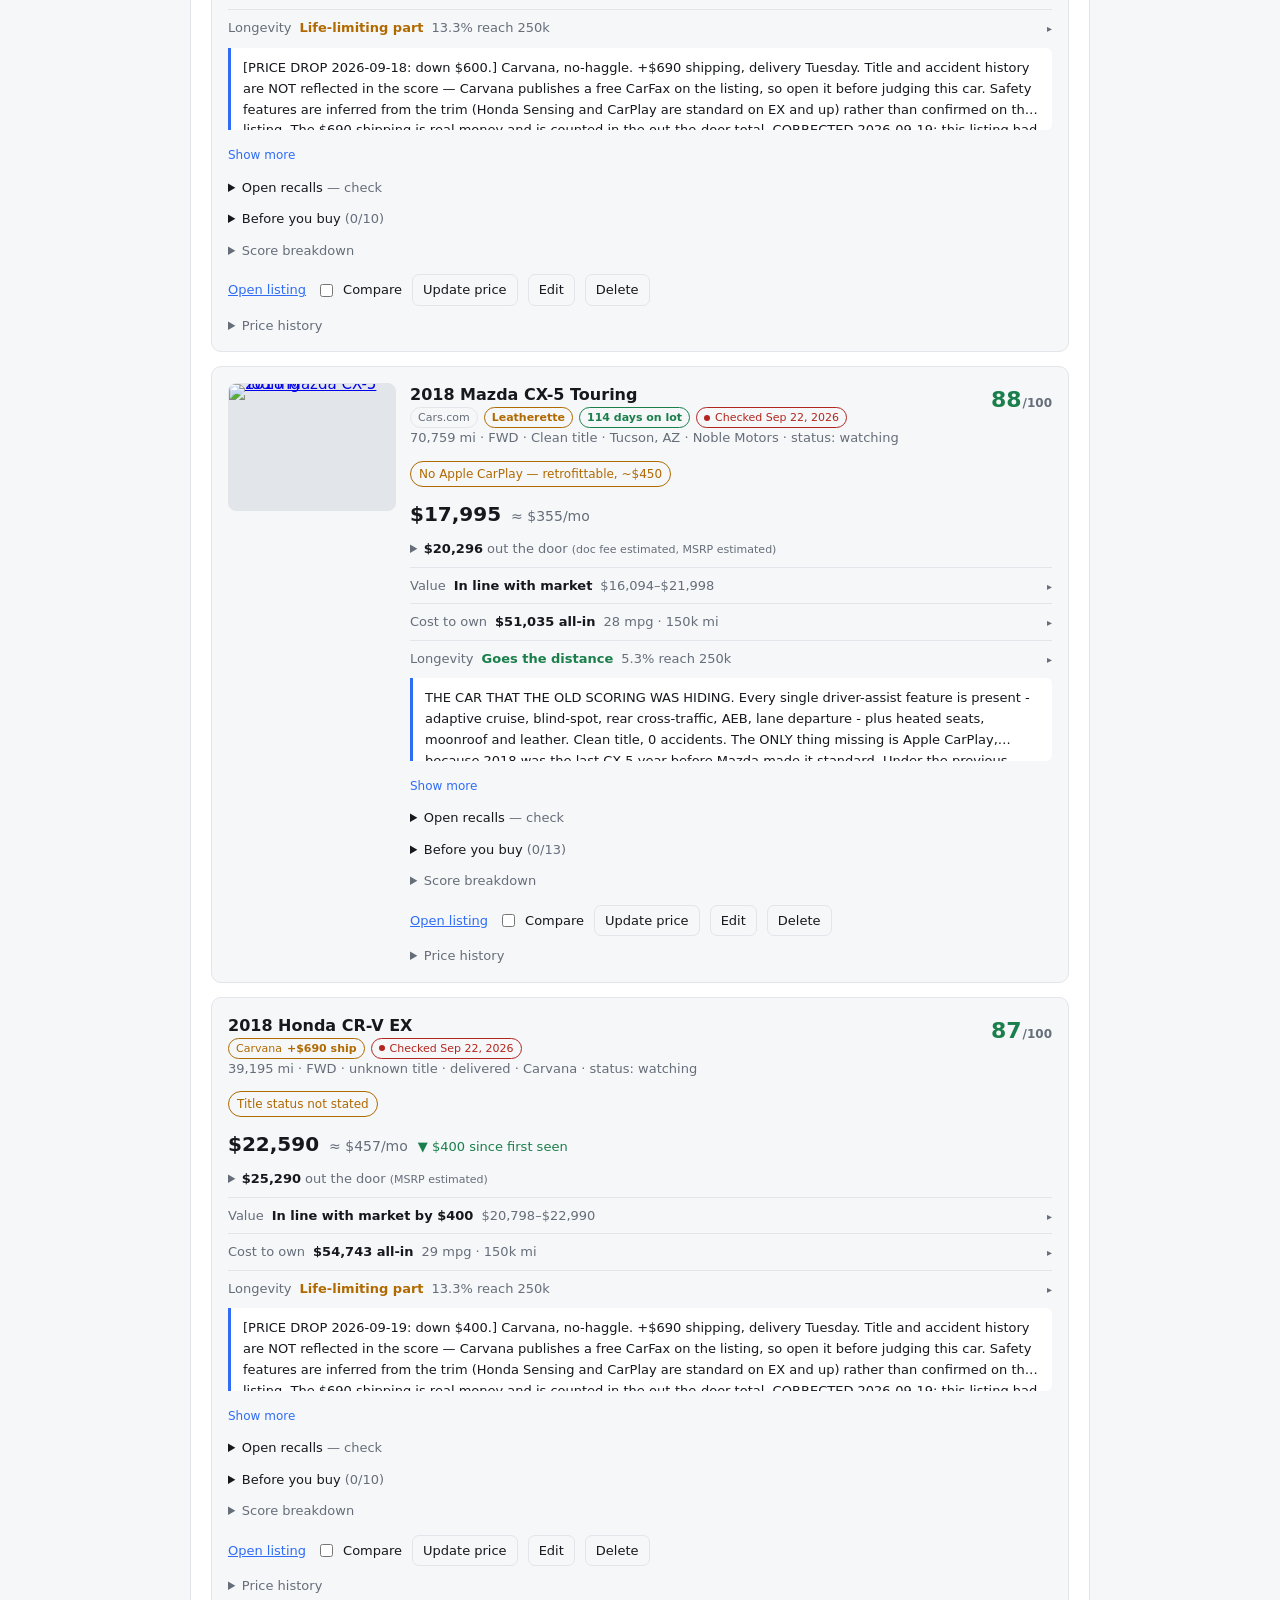
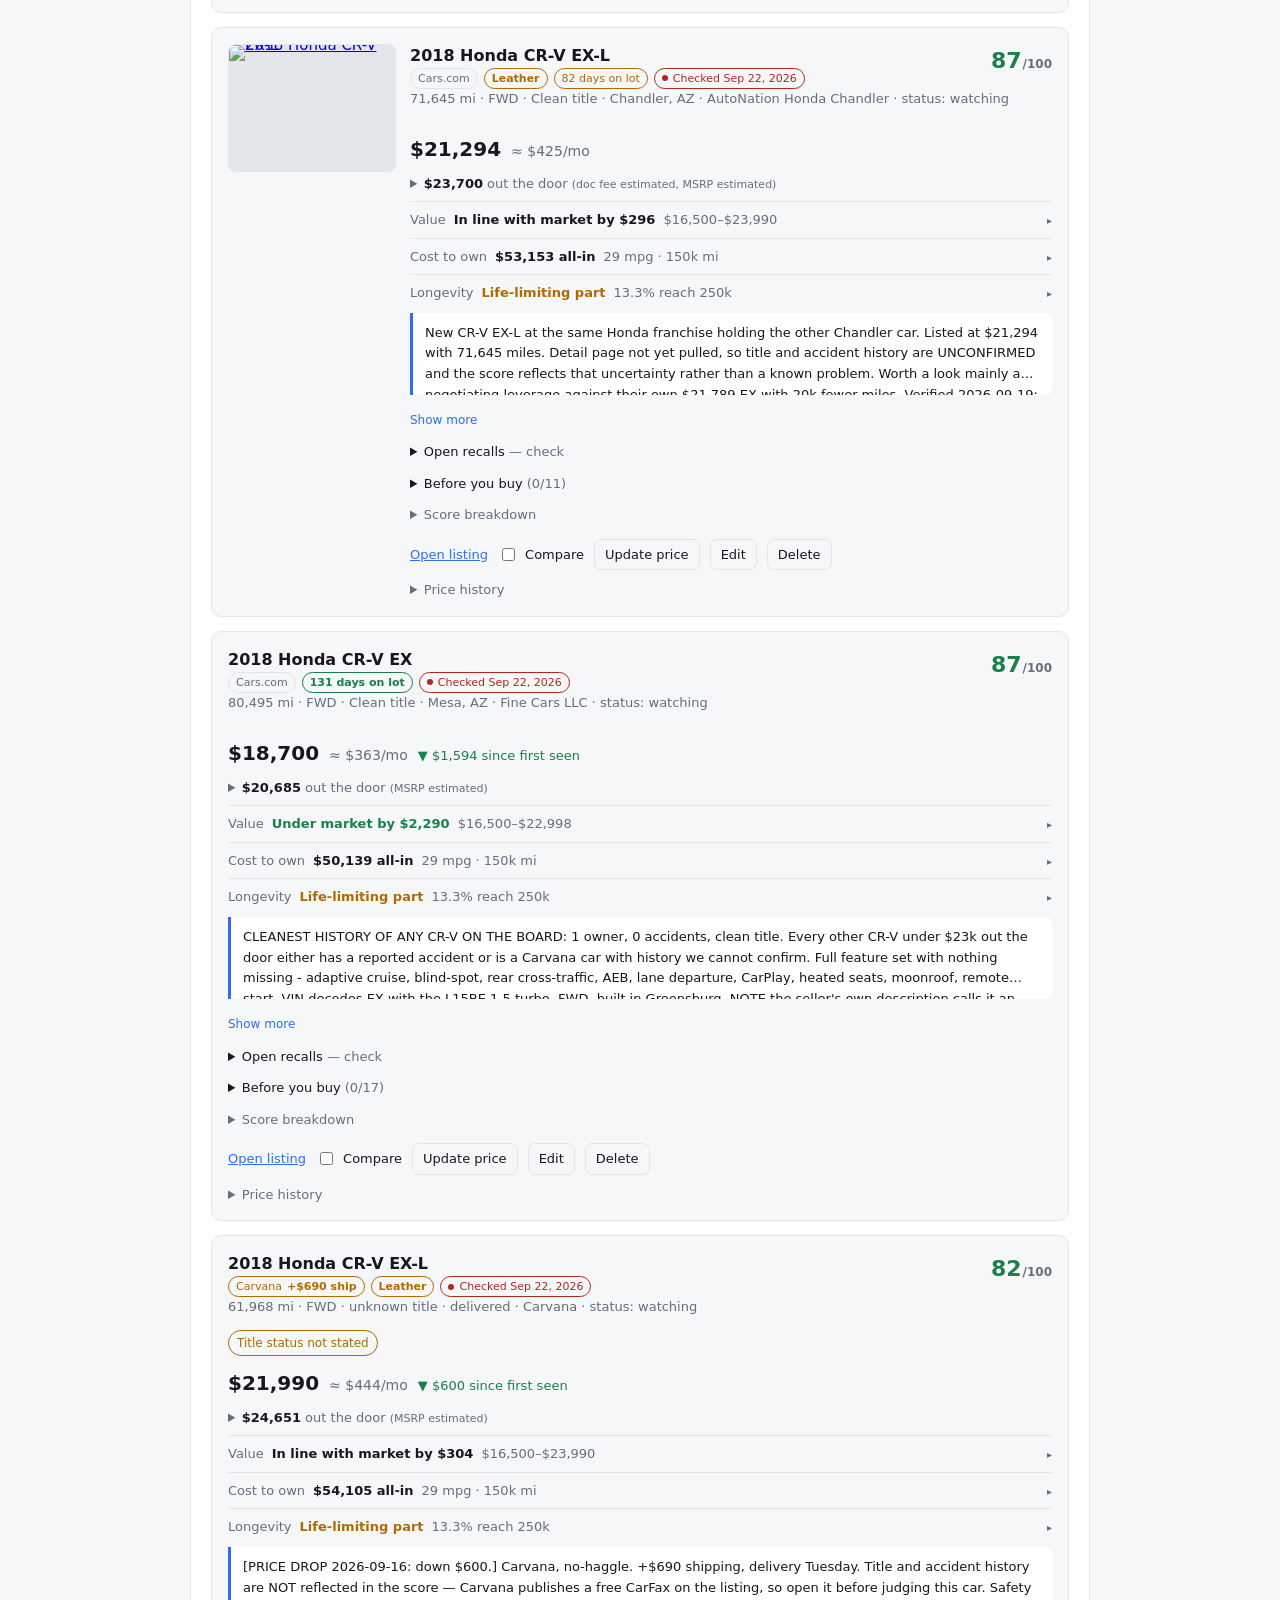
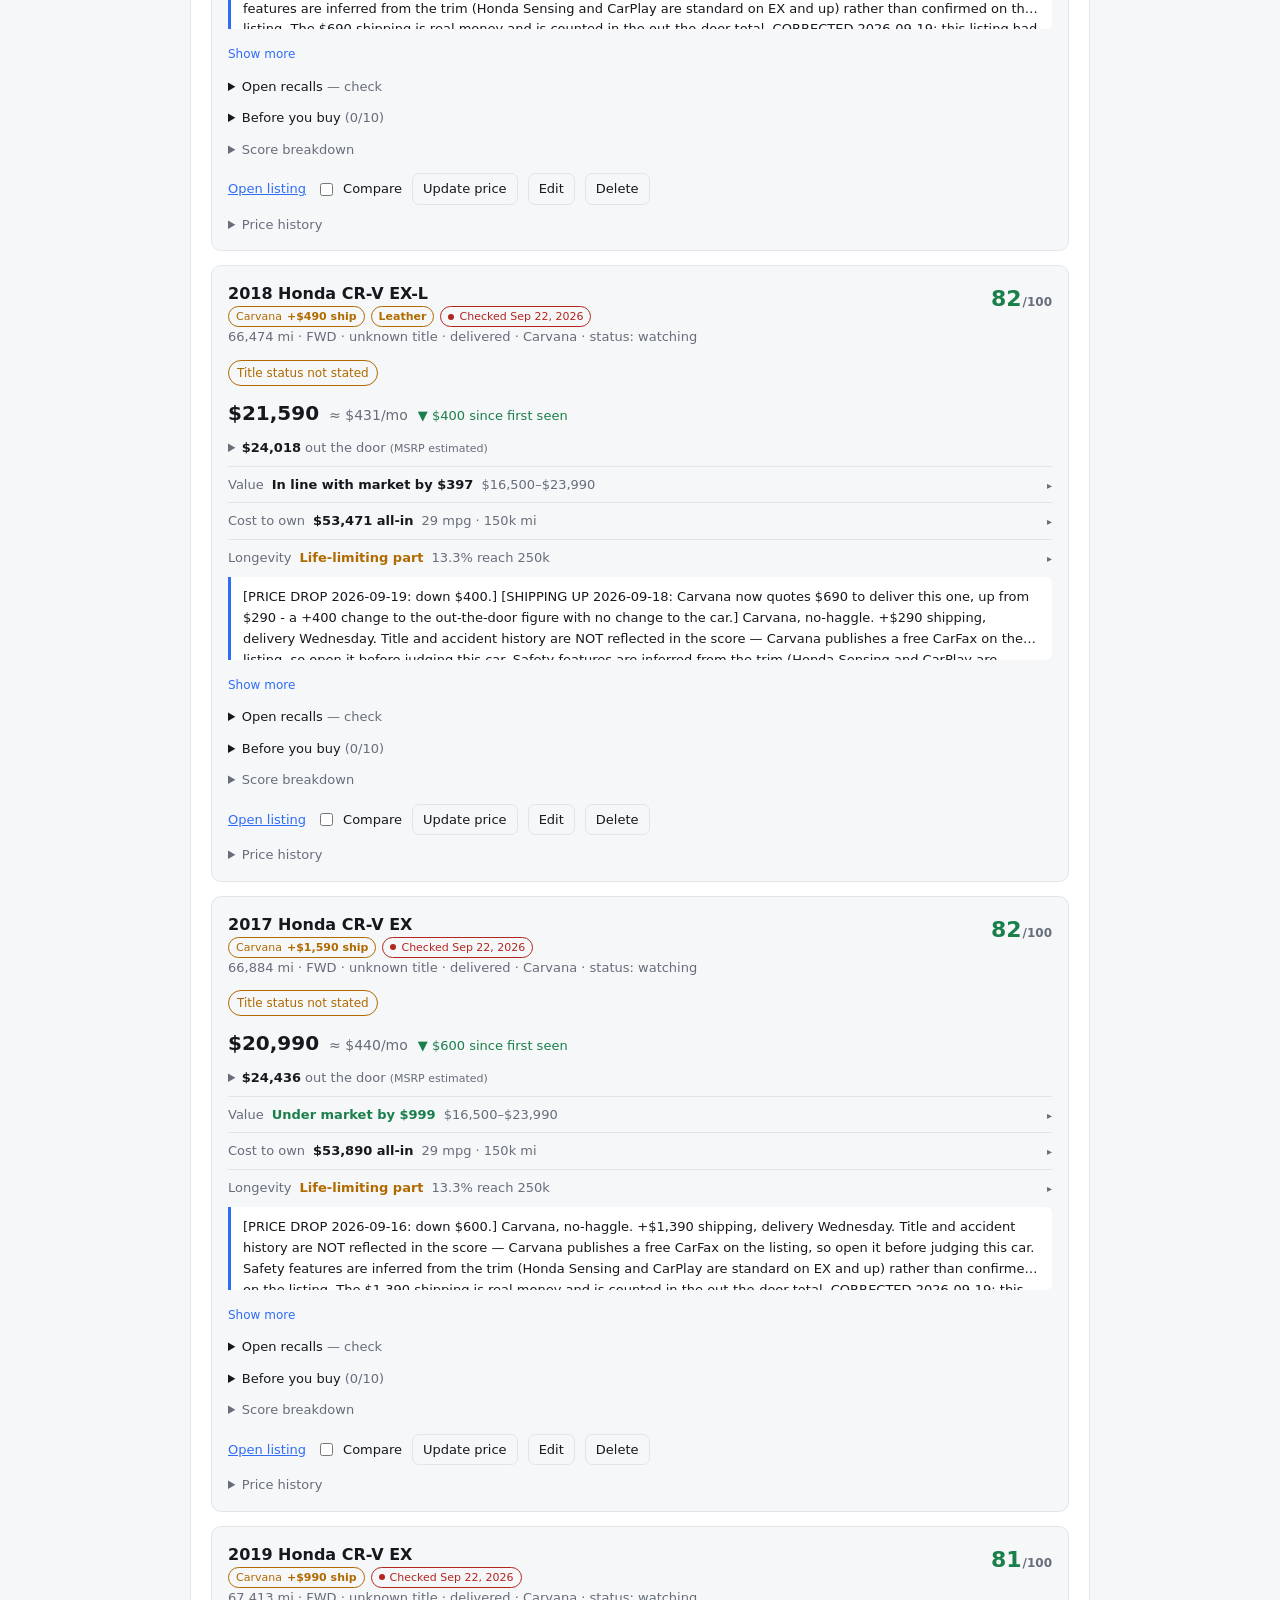
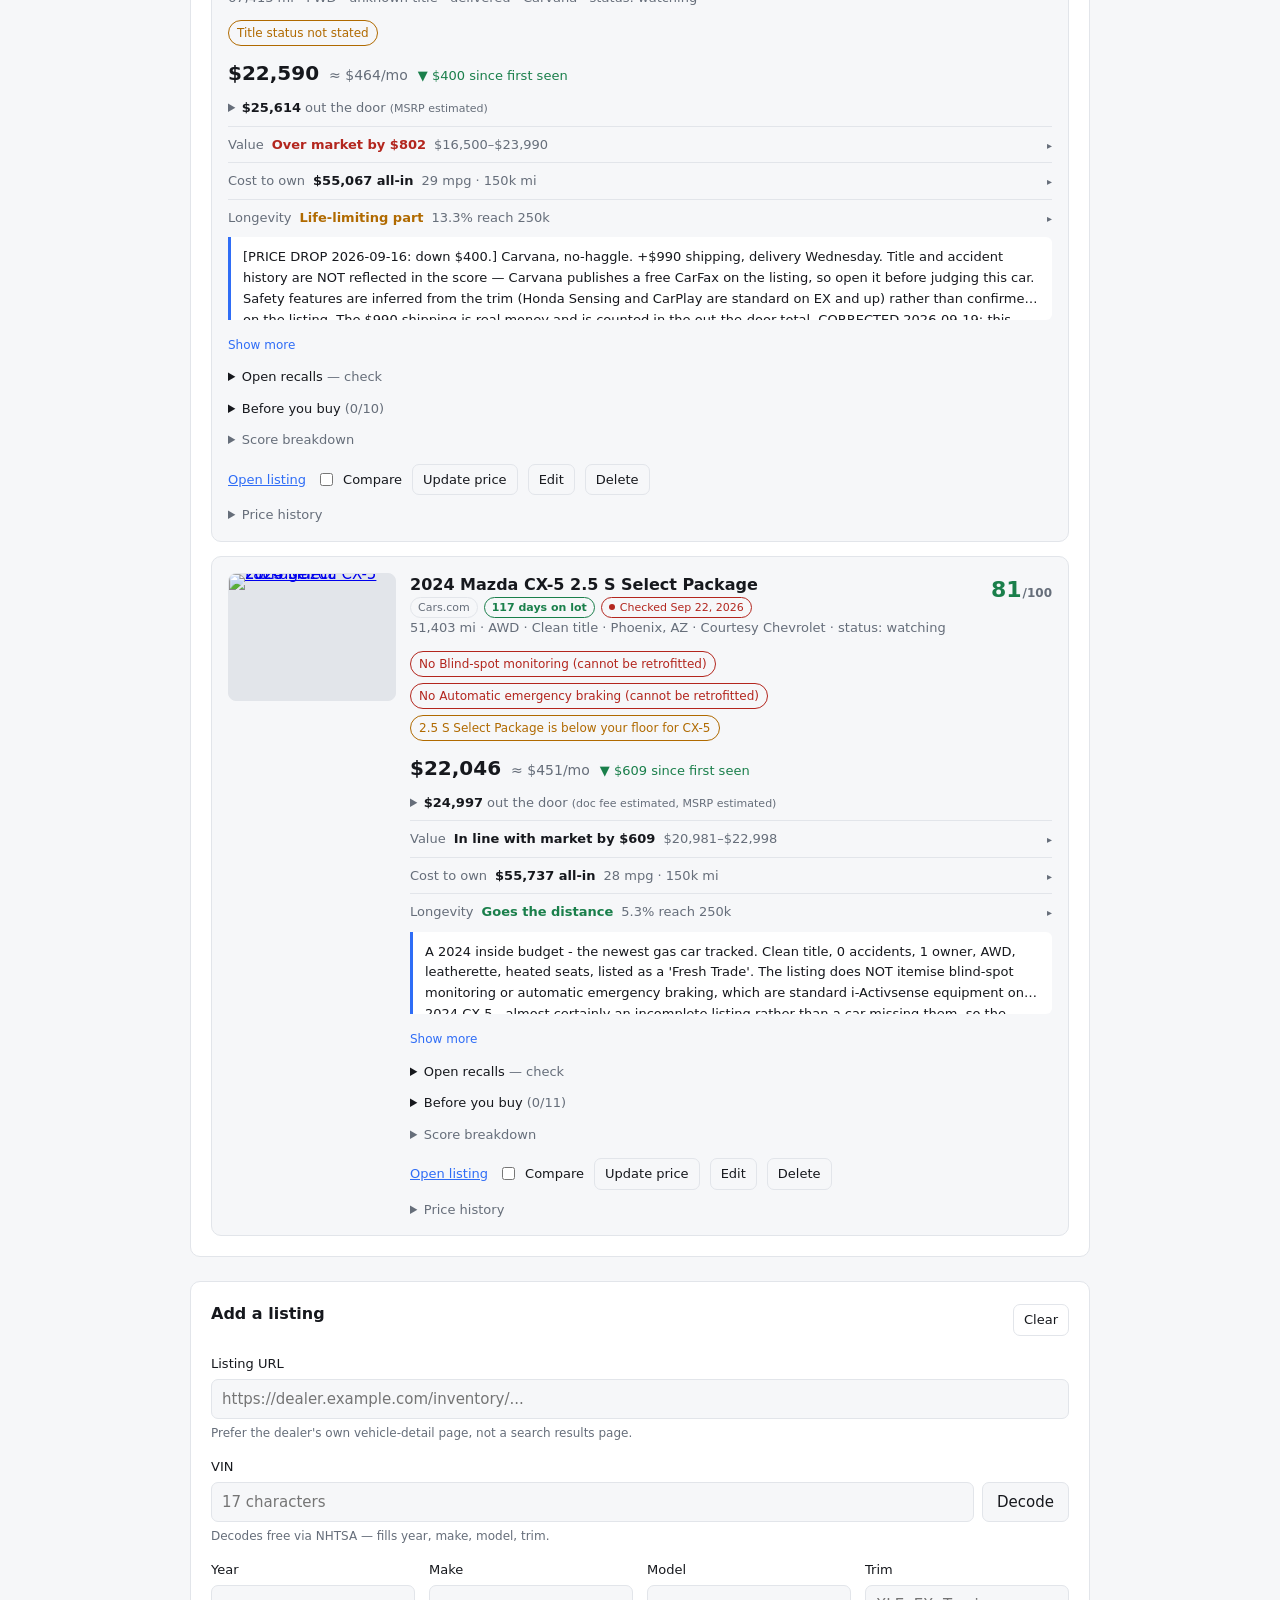
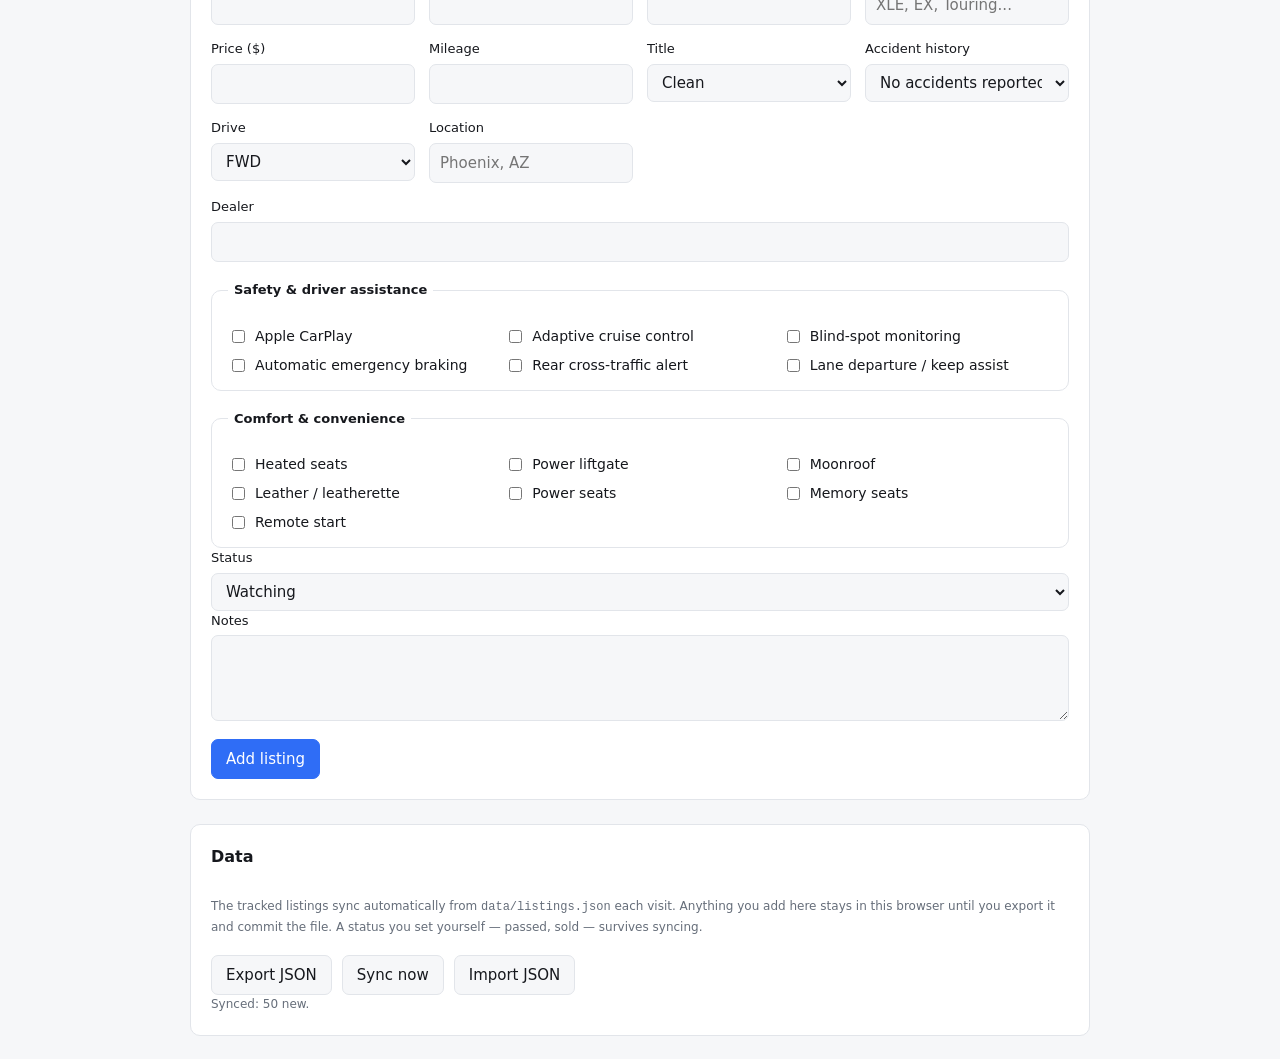
==== commit 1979aec4: "Raise the budget; fix Arizona sales tax; add a better CR-V BUDGET. Raised deliberately to ~$24,000 s" ====
--- a/index.html
+++ b/index.html
@@ -11,7 +11,7 @@
 <header class="topbar">
   <div class="wrap">
     <h1>Car Tracker</h1>
-    <p class="tagline">Compact SUV hunt &middot; Phoenix metro &middot; target $18k&ndash;$23k &middot;
+    <p class="tagline">Compact SUV hunt &middot; Phoenix metro &middot; target ~$24k sticker &middot; ~$26.8k out the door &middot;
       <a href="market.html">price vs mileage &rarr;</a> &middot;
       <a href="buying.html">buying in Arizona &rarr;</a></p>
   </div>
--- a/assets/styles.css
+++ b/assets/styles.css
@@ -440,3 +440,10 @@
 
 .badge-lot.high   { border-color: var(--good); color: var(--good); font-weight: 600; }
 .badge-lot.medium { border-color: var(--ok);   color: var(--ok); }
+
+/* Seat material. Amber heads-up - not preferred, but not a dealbreaker, so it does
+   not touch the score. */
+.badge-leather { border-color: var(--ok); color: var(--ok); font-weight: 600; }
+
+/* Private seller: no Arizona sales tax and no doc fee, but no implied warranty. */
+.badge-private { border-color: var(--accent); color: var(--accent); font-weight: 600; }
